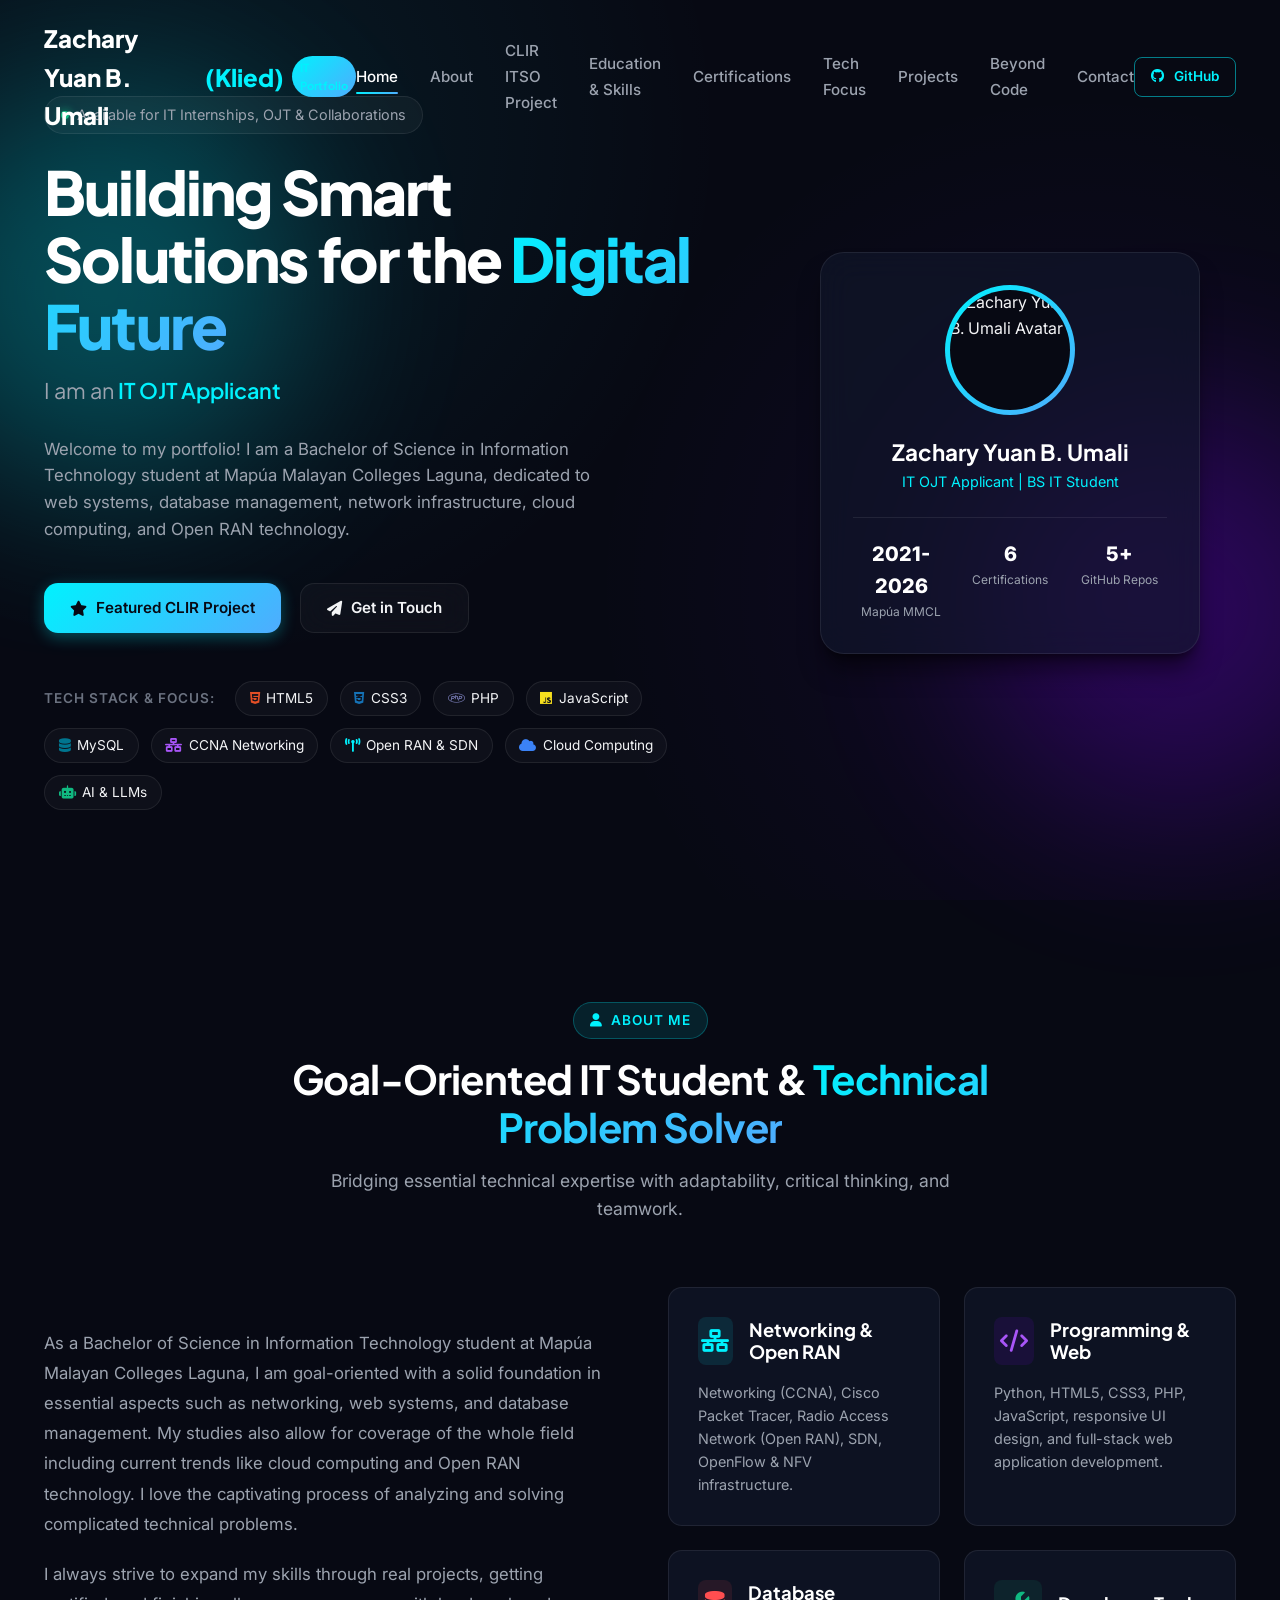
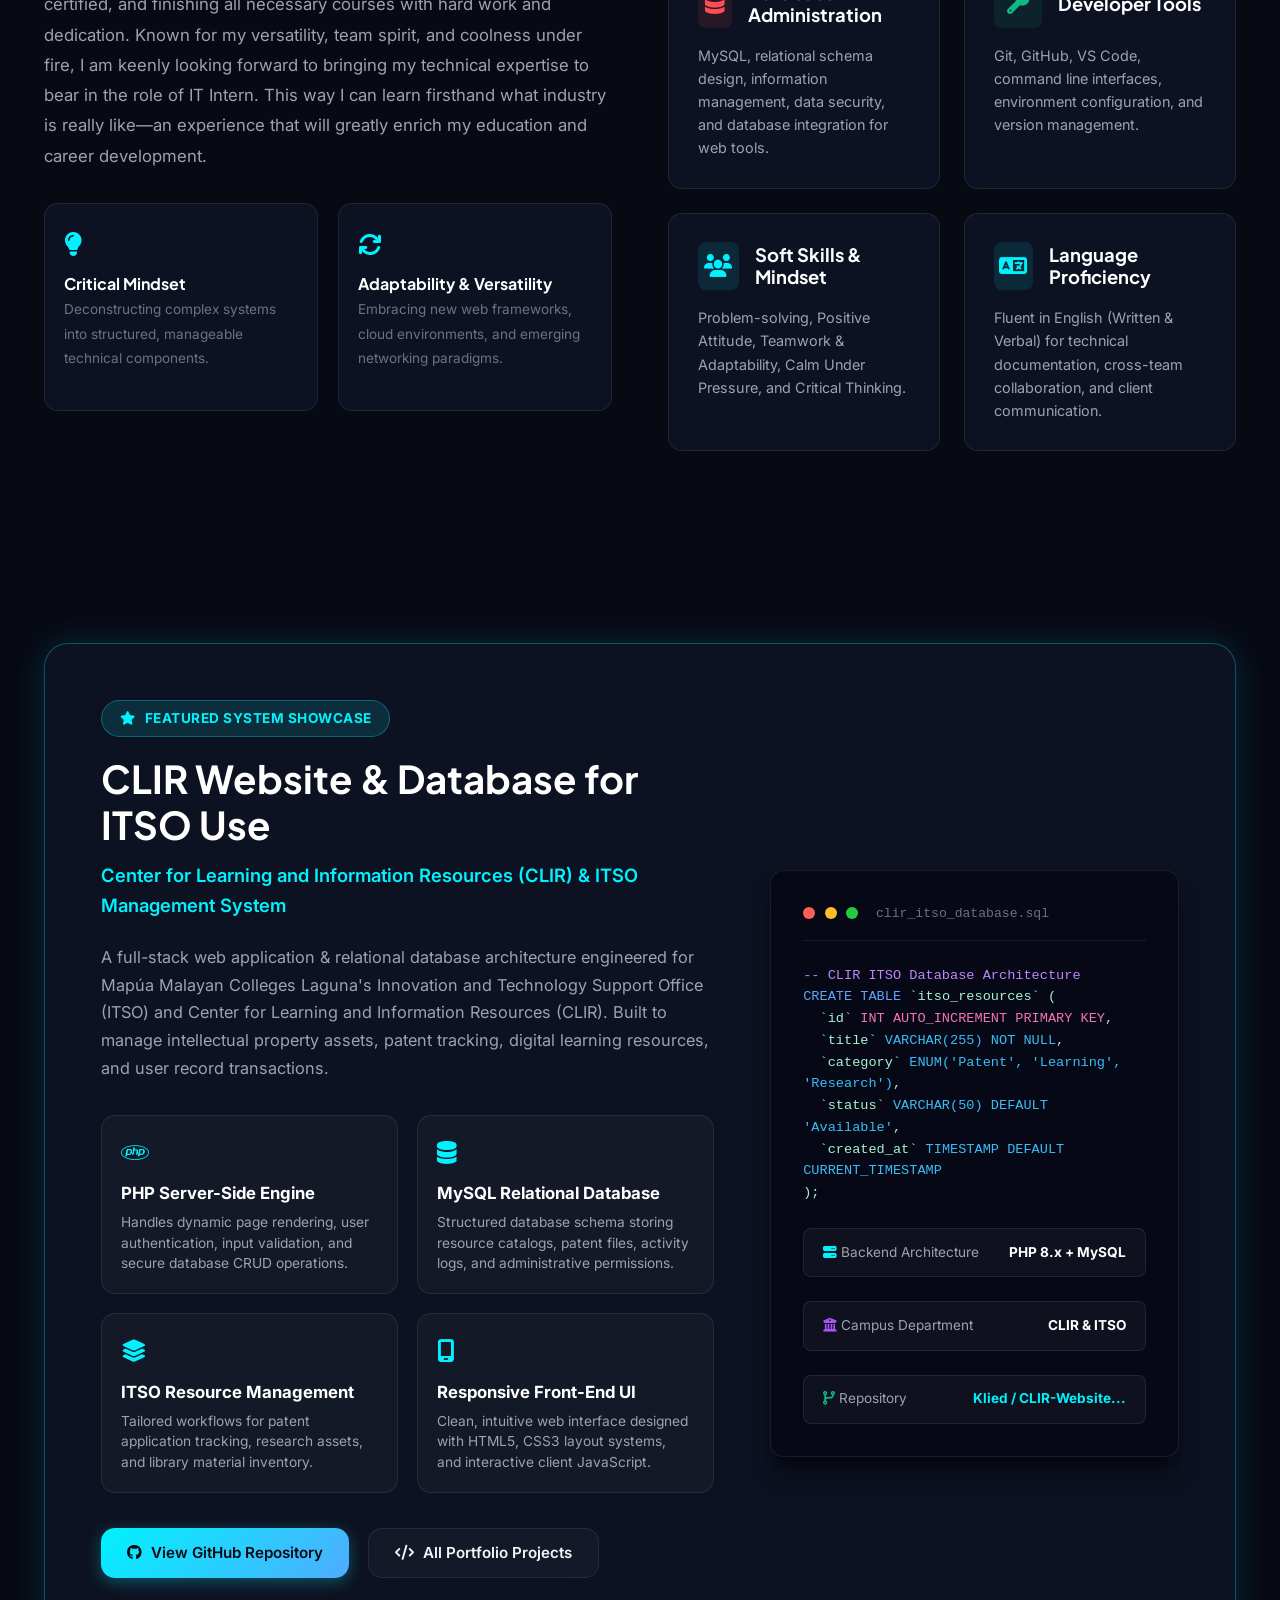
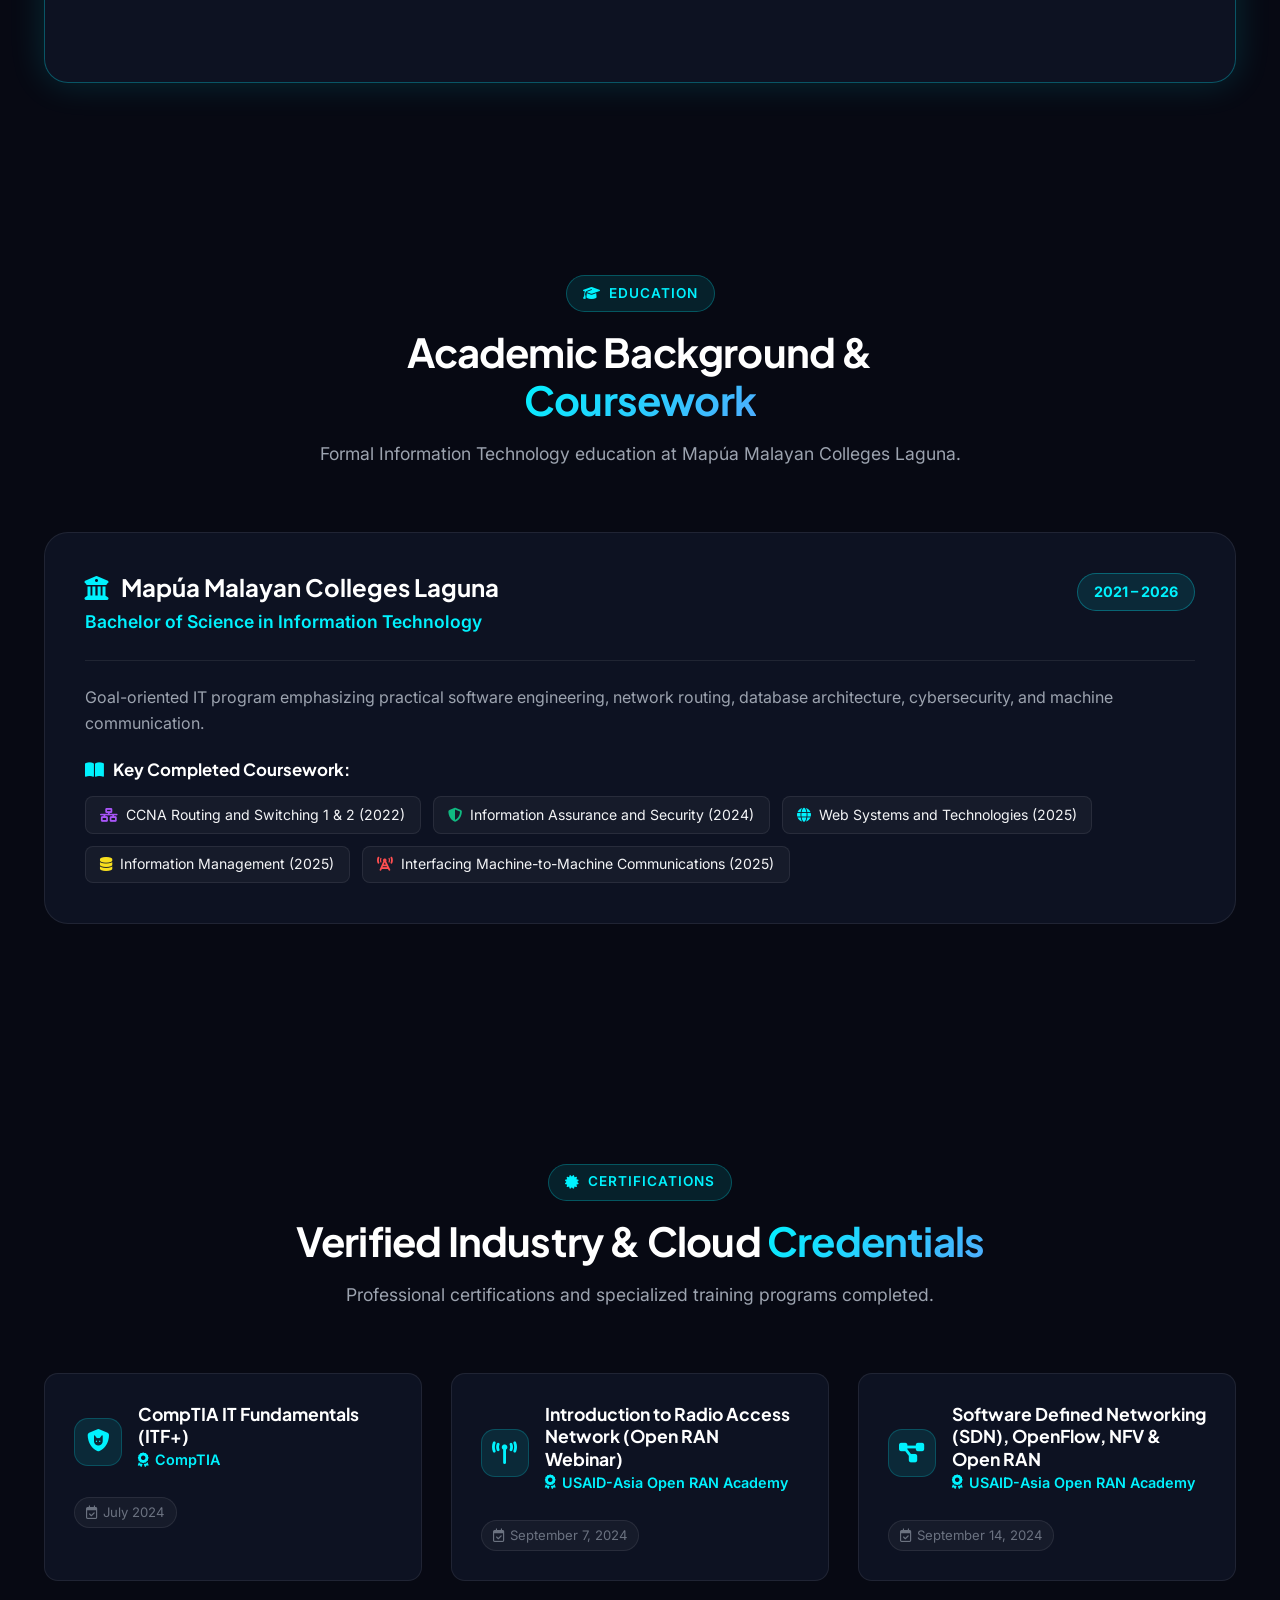
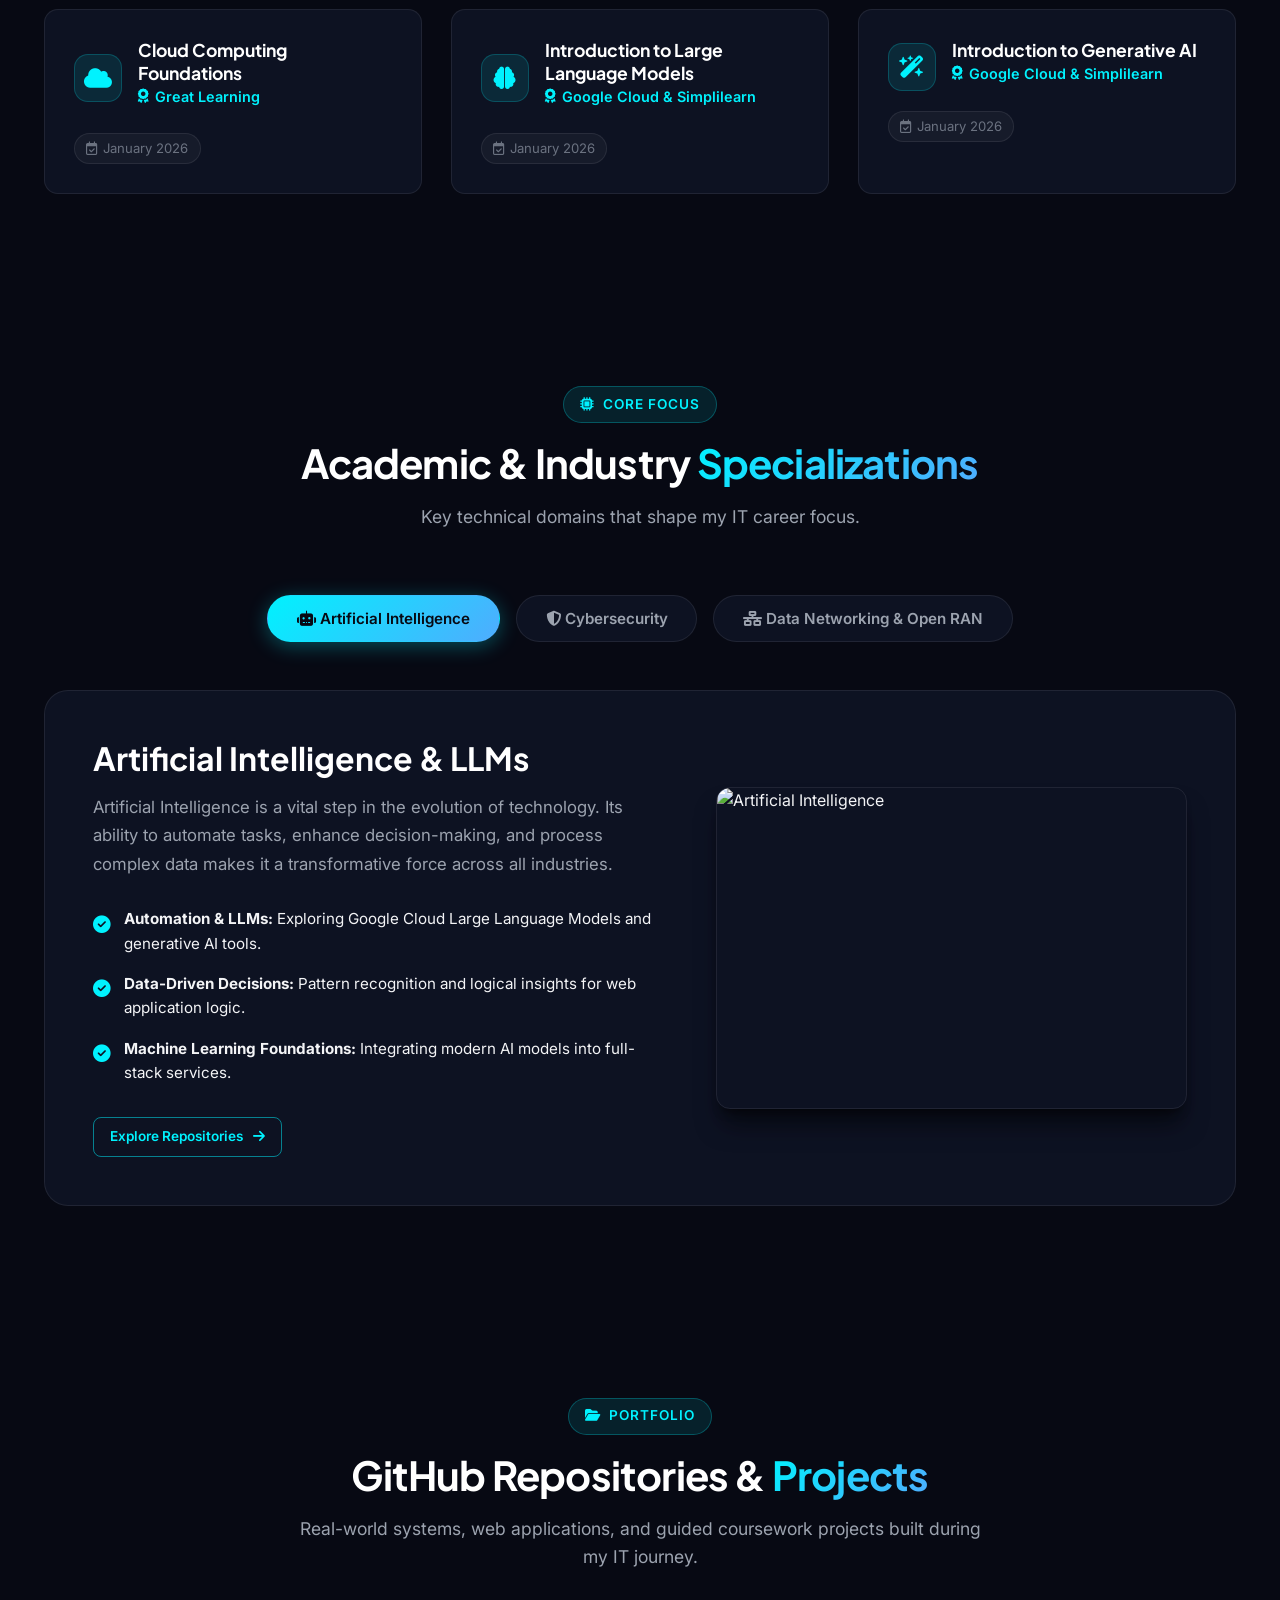
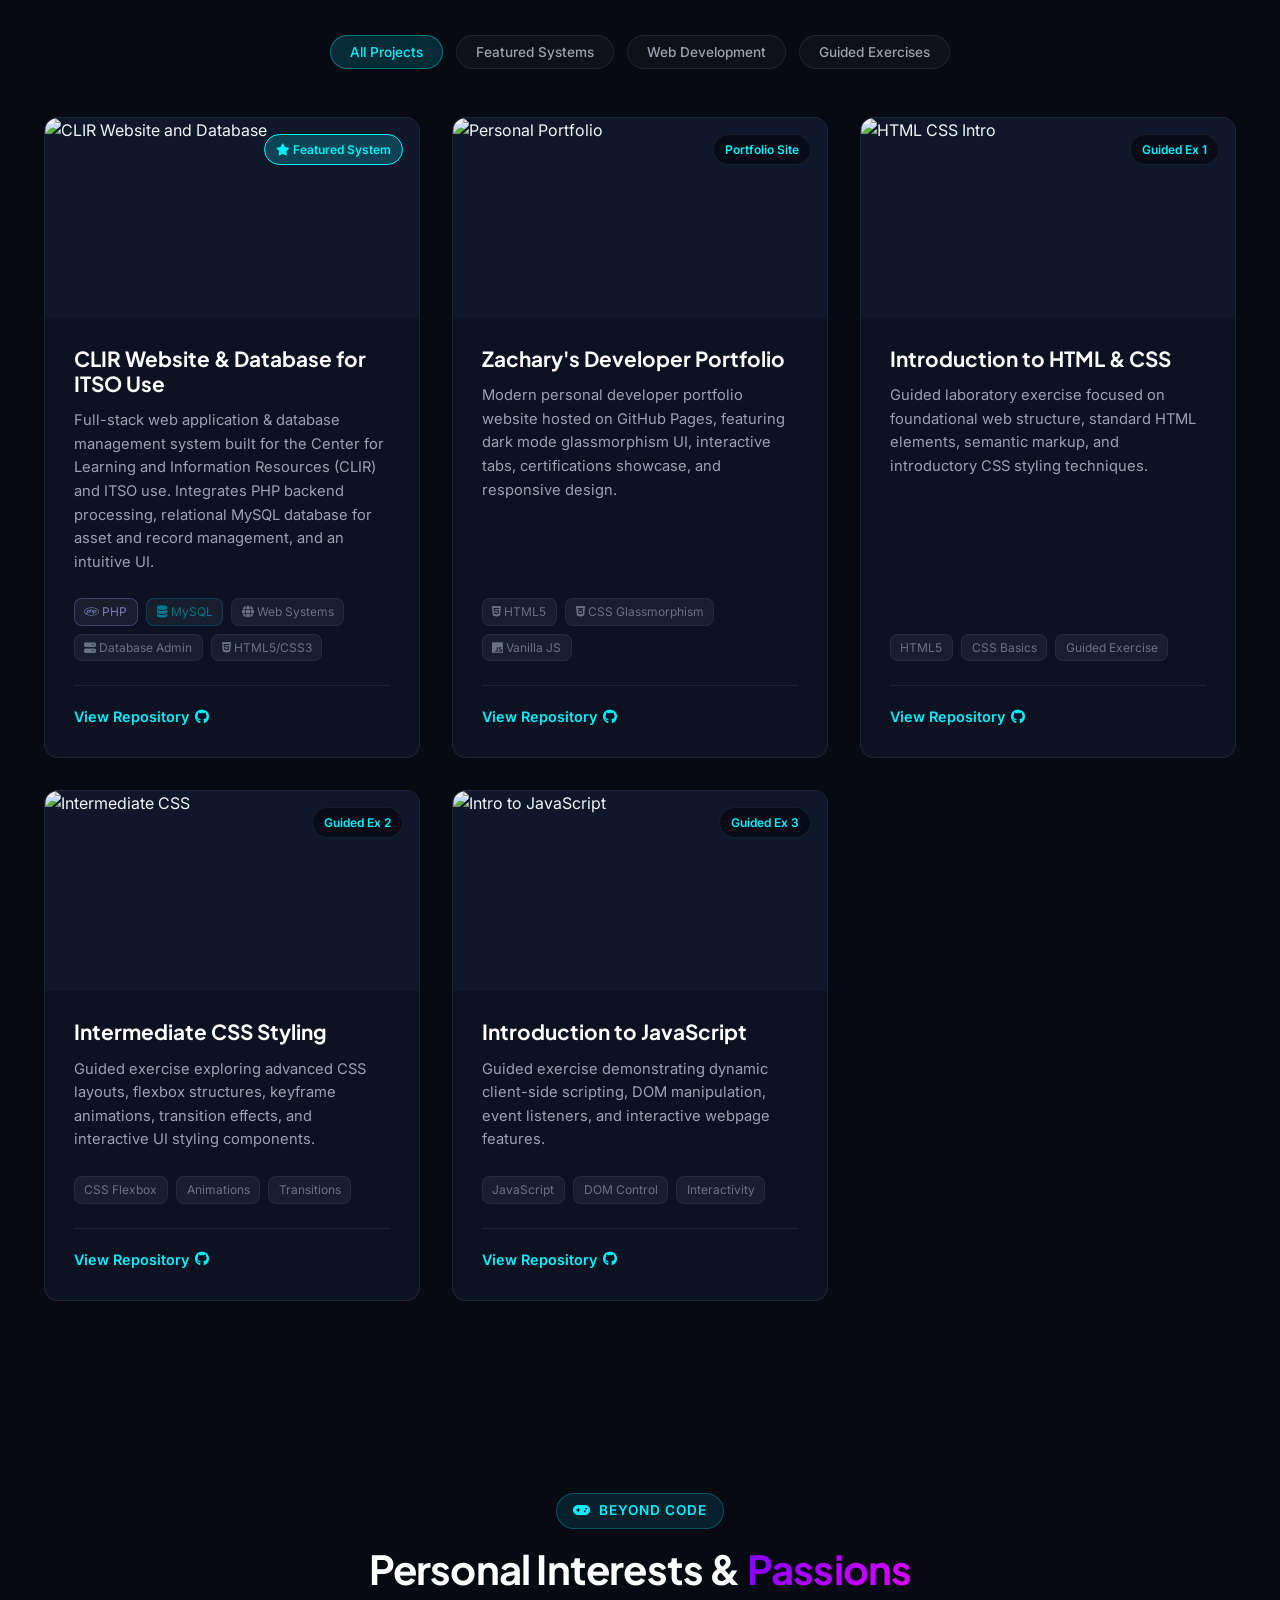
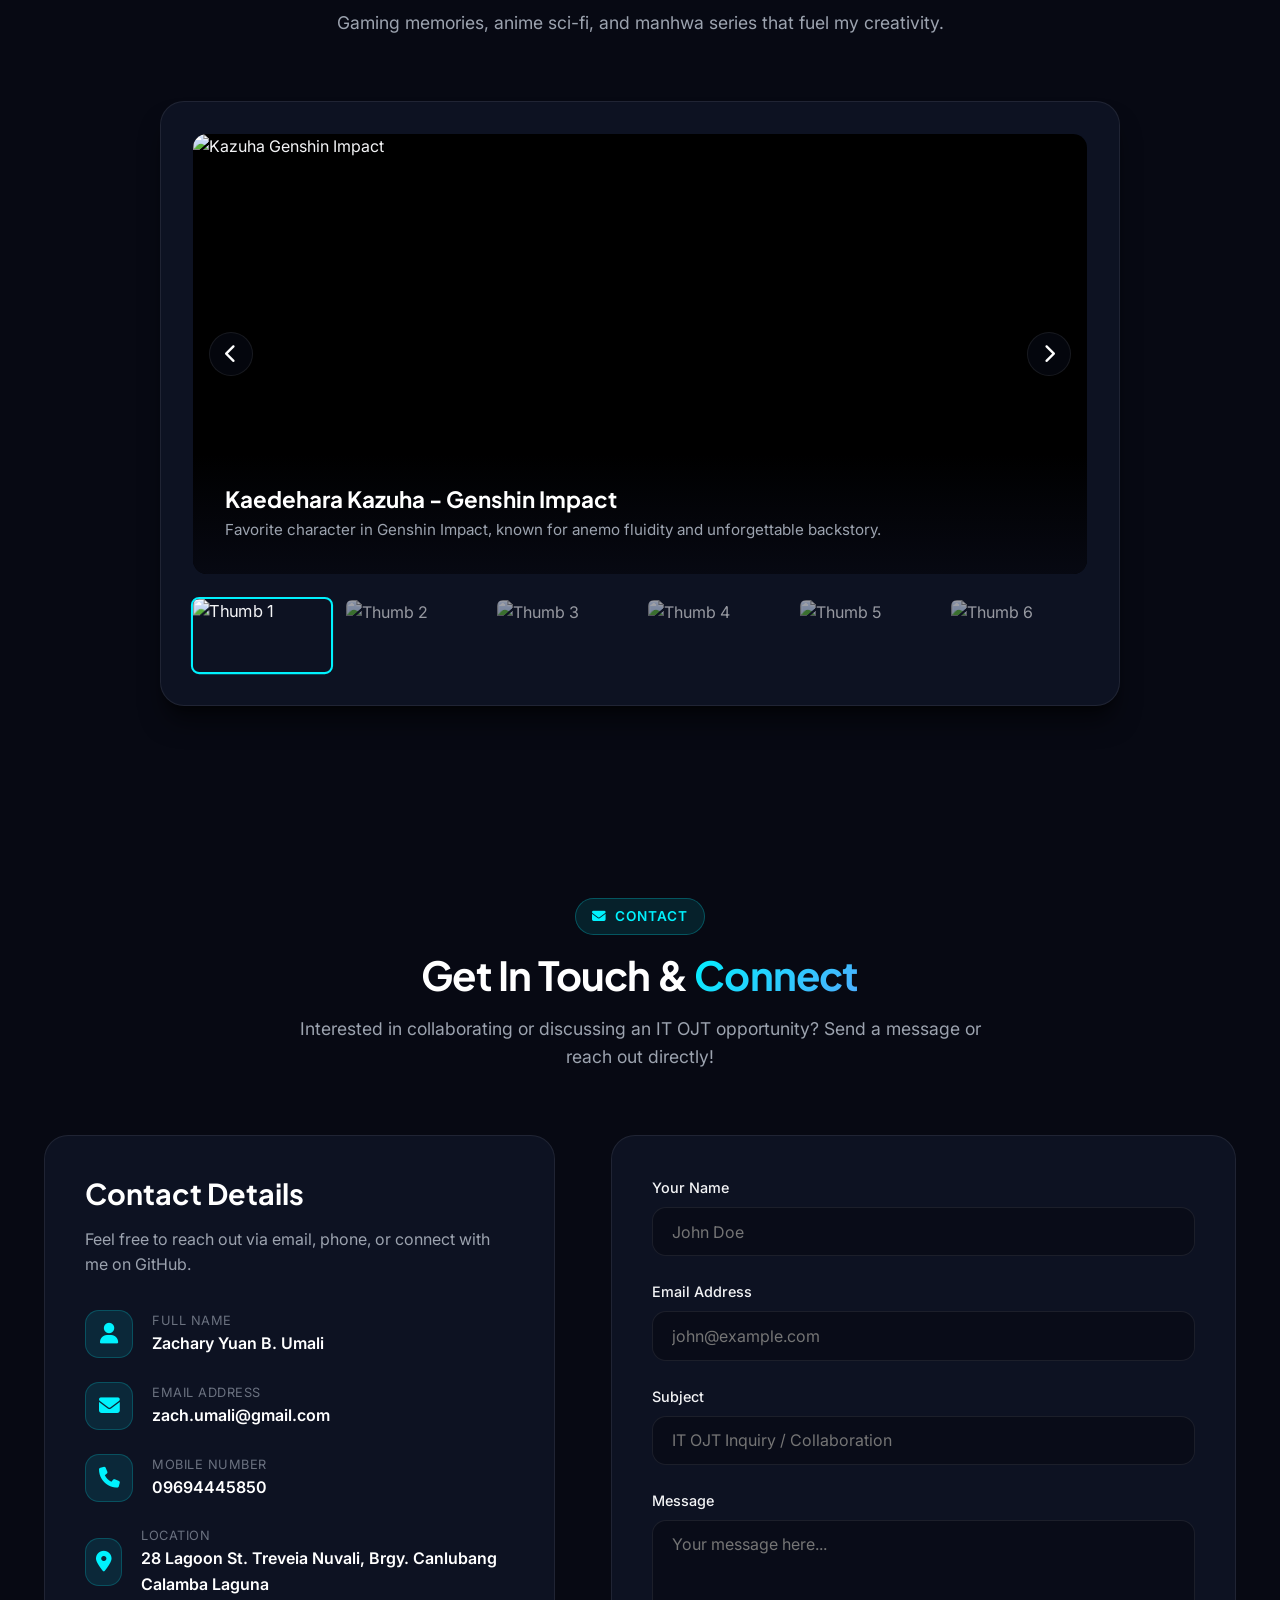
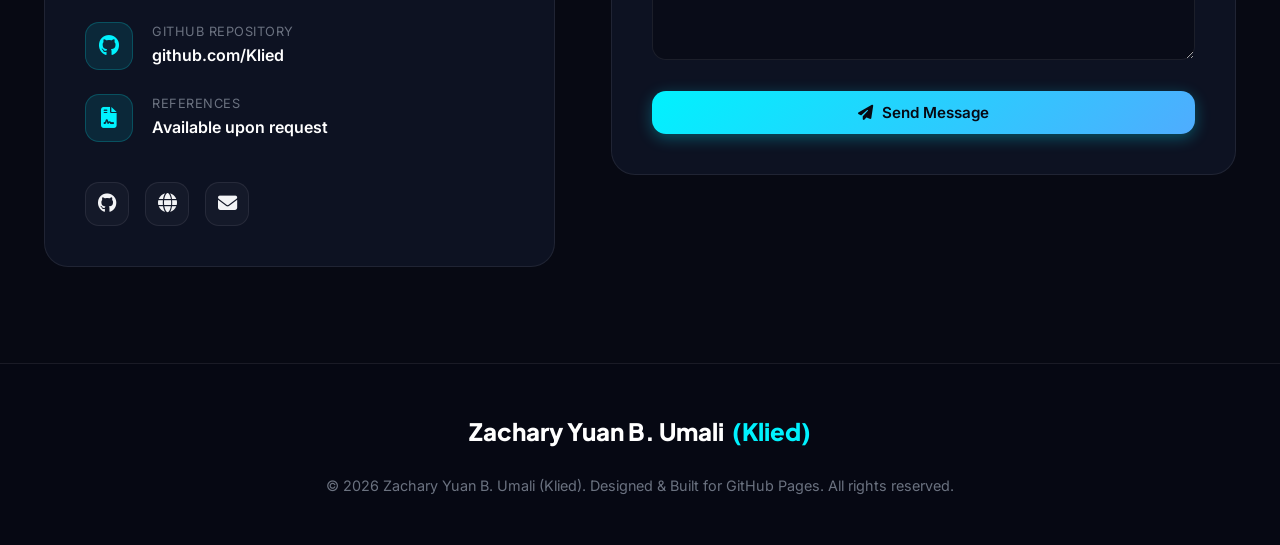
==== index.html @ 3abd5ac3 "commit" ====
<!DOCTYPE html>
<html lang="en">
<head>
  <meta charset="UTF-8">
  <meta name="viewport" content="width=device-width, initial-scale=1.0">
  <meta name="description" content="Portfolio of Zachary Yuan B. Umali (Klied) - BS Information Technology Student, IT OJT Applicant, Web Systems & Database Developer, Networking & Cloud Enthusiast.">
  <meta name="keywords" content="Zachary Yuan B. Umali, Klied, IT OJT Applicant, Developer Portfolio, Mapua Malayan Colleges Laguna, CLIR Website, Database Management, PHP, MySQL, Open RAN, CompTIA ITF+, Cloud Computing, AI, JavaScript, HTML, CSS">
  <meta name="author" content="Zachary Yuan B. Umali">
  <title>Zachary Yuan B. Umali | IT & Developer Portfolio</title>

  <!-- Google Fonts -->
  <link rel="preconnect" href="https://fonts.googleapis.com">
  <link rel="preconnect" href="https://fonts.gstatic.com" crossorigin>
  <link href="https://fonts.googleapis.com/css2?family=Inter:wght@300;400;500;600;700&family=Plus+Jakarta+Sans:wght@500;600;700;800&display=swap" rel="stylesheet">

  <!-- FontAwesome Icons -->
  <link rel="stylesheet" href="https://cdnjs.cloudflare.com/ajax/libs/font-awesome/6.4.0/css/all.min.css">

  <!-- Custom Stylesheet -->
  <link rel="stylesheet" href="css/style.css">
</head>
<body>

  <!-- Ambient Glow Blobs -->
  <div class="glow-blob blob-1"></div>
  <div class="glow-blob blob-2"></div>

  <!-- NAVIGATION BAR -->
  <nav class="navbar">
    <div class="container nav-container">
      <a href="#hero" class="brand-logo">
        Zachary Yuan B. Umali<span> (Klied)</span>
        <span class="brand-badge">IT Portfolio</span>
      </a>

      <ul class="nav-links">
        <li><a href="#hero" class="nav-link active">Home</a></li>
        <li><a href="#about" class="nav-link">About</a></li>
        <li><a href="#clir-spotlight" class="nav-link">CLIR ITSO Project</a></li>
        <li><a href="#education" class="nav-link">Education & Skills</a></li>
        <li><a href="#certifications" class="nav-link">Certifications</a></li>
        <li><a href="#focus" class="nav-link">Tech Focus</a></li>
        <li><a href="#projects" class="nav-link">Projects</a></li>
        <li><a href="#hobbies" class="nav-link">Beyond Code</a></li>
        <li><a href="#contact" class="nav-link">Contact</a></li>
      </ul>

      <div class="nav-actions">
        <a href="https://github.com/Klied" target="_blank" rel="noopener" class="btn btn-outline btn-sm">
          <i class="fa-brands fa-github"></i> GitHub
        </a>
        <div class="menu-toggle" id="mobileMenuToggle" aria-label="Toggle Menu">
          <span></span>
          <span></span>
          <span></span>
        </div>
      </div>
    </div>
  </nav>

  <!-- HERO SECTION -->
  <section id="hero" class="hero section">
    <div class="container hero-grid">
      <div class="hero-content">
        <div class="hero-greeting">
          <span class="pulse-dot"></span>
          Available for IT Internships, OJT & Collaborations
        </div>
        <h1 class="hero-title">
          Building Smart Solutions for the <span class="text-gradient">Digital Future</span>
        </h1>
        <h2 class="hero-subtitle">
          I am an <span class="typewriter"></span>
        </h2>
        <p class="hero-description">
          Welcome to my portfolio! I am a Bachelor of Science in Information Technology student at Mapúa Malayan Colleges Laguna, 
          dedicated to web systems, database management, network infrastructure, cloud computing, and Open RAN technology.
        </p>

        <div class="hero-buttons">
          <a href="#clir-spotlight" class="btn btn-primary">
            <i class="fa-solid fa-star"></i> Featured CLIR Project
          </a>
          <a href="#contact" class="btn btn-secondary">
            <i class="fa-solid fa-paper-plane"></i> Get in Touch
          </a>
        </div>

        <div class="tech-pills">
          <span class="tech-pills-label">Tech Stack & Focus:</span>
          <span class="tech-pill"><i class="fa-brands fa-html5" style="color: #e34f26;"></i> HTML5</span>
          <span class="tech-pill"><i class="fa-brands fa-css3-alt" style="color: #1572b6;"></i> CSS3</span>
          <span class="tech-pill"><i class="fa-brands fa-php" style="color: #777bb4;"></i> PHP</span>
          <span class="tech-pill"><i class="fa-brands fa-js" style="color: #f7df1e;"></i> JavaScript</span>
          <span class="tech-pill"><i class="fa-solid fa-database" style="color: #00758f;"></i> MySQL</span>
          <span class="tech-pill"><i class="fa-solid fa-network-wired" style="color: #a855f7;"></i> CCNA Networking</span>
          <span class="tech-pill"><i class="fa-solid fa-tower-broadcast" style="color: #00f2fe;"></i> Open RAN & SDN</span>
          <span class="tech-pill"><i class="fa-solid fa-cloud" style="color: #3b82f6;"></i> Cloud Computing</span>
          <span class="tech-pill"><i class="fa-solid fa-robot" style="color: #10b981;"></i> AI & LLMs</span>
        </div>
      </div>

      <!-- Hero Card Visual -->
      <div class="hero-visual">
        <div class="hero-card">
          <div class="hero-avatar-wrapper">
            <img src="https://i.pinimg.com/originals/9a/ff/0f/9aff0fe07a1db674923cf51e80e662ed.gif" alt="Zachary Yuan B. Umali Avatar" class="hero-avatar">
          </div>
          <h3 class="hero-card-name">Zachary Yuan B. Umali</h3>
          <p class="hero-card-role">IT OJT Applicant | BS IT Student</p>

          <div class="hero-stats">
            <div class="stat-item">
              <div class="stat-number">2021-2026</div>
              <div class="stat-label">Mapúa MMCL</div>
            </div>
            <div class="stat-item">
              <div class="stat-number">6</div>
              <div class="stat-label">Certifications</div>
            </div>
            <div class="stat-item">
              <div class="stat-number">5+</div>
              <div class="stat-label">GitHub Repos</div>
            </div>
          </div>
        </div>
      </div>
    </div>
  </section>

  <!-- ABOUT ME & SOFT & TECHNICAL SKILLS -->
  <section id="about" class="section">
    <div class="container">
      <div class="section-header">
        <span class="section-tag"><i class="fa-solid fa-user"></i> About Me</span>
        <h2 class="section-title">Goal-Oriented IT Student & <span class="text-gradient">Technical Problem Solver</span></h2>
        <p class="section-subtitle">Bridging essential technical expertise with adaptability, critical thinking, and teamwork.</p>
      </div>

      <div class="about-grid">
        <div class="about-text">
          <p>
            As a Bachelor of Science in Information Technology student at Mapúa Malayan Colleges Laguna, 
            I am goal-oriented with a solid foundation in essential aspects such as networking, web systems, and database management. 
            My studies also allow for coverage of the whole field including current trends like cloud computing and Open RAN technology. 
            I love the captivating process of analyzing and solving complicated technical problems.
          </p>
          <p>
            I always strive to expand my skills through real projects, getting certified, and finishing all necessary courses with hard work and dedication. 
            Known for my versatility, team spirit, and coolness under fire, I am keenly looking forward to bringing my technical expertise to bear in the role of IT Intern. 
            This way I can learn firsthand what industry is really like—an experience that will greatly enrich my education and career development.
          </p>

          <div class="about-highlights">
            <div class="highlight-box">
              <div class="highlight-icon"><i class="fa-solid fa-lightbulb"></i></div>
              <h4 class="highlight-title">Critical Mindset</h4>
              <p class="highlight-desc">Deconstructing complex systems into structured, manageable technical components.</p>
            </div>
            <div class="highlight-box">
              <div class="highlight-icon"><i class="fa-solid fa-arrows-rotate"></i></div>
              <h4 class="highlight-title">Adaptability & Versatility</h4>
              <p class="highlight-desc">Embracing new web frameworks, cloud environments, and emerging networking paradigms.</p>
            </div>
          </div>
        </div>

        <!-- Soft & Technical Skills Grid -->
        <div class="skills-grid">
          <div class="skill-card">
            <div class="skill-header">
              <div class="skill-icon-wrapper"><i class="fa-solid fa-network-wired"></i></div>
              <h3 class="skill-card-title">Networking & Open RAN</h3>
            </div>
            <p class="skill-card-desc">
              Networking (CCNA), Cisco Packet Tracer, Radio Access Network (Open RAN), SDN, OpenFlow & NFV infrastructure.
            </p>
          </div>

          <div class="skill-card">
            <div class="skill-header">
              <div class="skill-icon-wrapper"><i class="fa-solid fa-code"></i></div>
              <h3 class="skill-card-title">Programming & Web</h3>
            </div>
            <p class="skill-card-desc">
              Python, HTML5, CSS3, PHP, JavaScript, responsive UI design, and full-stack web application development.
            </p>
          </div>

          <div class="skill-card">
            <div class="skill-header">
              <div class="skill-icon-wrapper"><i class="fa-solid fa-database"></i></div>
              <h3 class="skill-card-title">Database Administration</h3>
            </div>
            <p class="skill-card-desc">
              MySQL, relational schema design, information management, data security, and database integration for web tools.
            </p>
          </div>

          <div class="skill-card">
            <div class="skill-header">
              <div class="skill-icon-wrapper"><i class="fa-solid fa-wrench"></i></div>
              <h3 class="skill-card-title">Developer Tools</h3>
            </div>
            <p class="skill-card-desc">
              Git, GitHub, VS Code, command line interfaces, environment configuration, and version management.
            </p>
          </div>

          <div class="skill-card">
            <div class="skill-header">
              <div class="skill-icon-wrapper"><i class="fa-solid fa-users"></i></div>
              <h3 class="skill-card-title">Soft Skills & Mindset</h3>
            </div>
            <p class="skill-card-desc">
              Problem-solving, Positive Attitude, Teamwork & Adaptability, Calm Under Pressure, and Critical Thinking.
            </p>
          </div>

          <div class="skill-card">
            <div class="skill-header">
              <div class="skill-icon-wrapper"><i class="fa-solid fa-language"></i></div>
              <h3 class="skill-card-title">Language Proficiency</h3>
            </div>
            <p class="skill-card-desc">
              Fluent in English (Written & Verbal) for technical documentation, cross-team collaboration, and client communication.
            </p>
          </div>
        </div>
      </div>
    </div>
  </section>

  <!-- CLIR WEBSITE SPOTLIGHT SHOWCASE SECTION -->
  <section id="clir-spotlight" class="section">
    <div class="container">
      <div class="clir-spotlight-card">
        <div class="clir-spotlight-grid">
          <div>
            <div class="clir-badge-header">
              <i class="fa-solid fa-star"></i> Featured System Showcase
            </div>
            <h2 class="clir-title">CLIR Website & Database for ITSO Use</h2>
            <div class="clir-subtitle">
              Center for Learning and Information Resources (CLIR) & ITSO Management System
            </div>
            <p class="clir-desc">
              A full-stack web application & relational database architecture engineered for Mapúa Malayan Colleges Laguna's 
              Innovation and Technology Support Office (ITSO) and Center for Learning and Information Resources (CLIR). 
              Built to manage intellectual property assets, patent tracking, digital learning resources, and user record transactions.
            </p>

            <div class="clir-feature-grid">
              <div class="clir-feature-item">
                <div class="clir-feature-icon"><i class="fa-brands fa-php"></i></div>
                <div class="clir-feature-title">PHP Server-Side Engine</div>
                <div class="clir-feature-text">Handles dynamic page rendering, user authentication, input validation, and secure database CRUD operations.</div>
              </div>

              <div class="clir-feature-item">
                <div class="clir-feature-icon"><i class="fa-solid fa-database"></i></div>
                <div class="clir-feature-title">MySQL Relational Database</div>
                <div class="clir-feature-text">Structured database schema storing resource catalogs, patent files, activity logs, and administrative permissions.</div>
              </div>

              <div class="clir-feature-item">
                <div class="clir-feature-icon"><i class="fa-solid fa-layer-group"></i></div>
                <div class="clir-feature-title">ITSO Resource Management</div>
                <div class="clir-feature-text">Tailored workflows for patent application tracking, research assets, and library material inventory.</div>
              </div>

              <div class="clir-feature-item">
                <div class="clir-feature-icon"><i class="fa-solid fa-mobile-screen"></i></div>
                <div class="clir-feature-title">Responsive Front-End UI</div>
                <div class="clir-feature-text">Clean, intuitive web interface designed with HTML5, CSS3 layout systems, and interactive client JavaScript.</div>
              </div>
            </div>

            <div class="hero-buttons">
              <a href="https://github.com/Klied/CLIR-Website-and-Database-for-ITSO-use" target="_blank" rel="noopener" class="btn btn-primary">
                <i class="fa-brands fa-github"></i> View GitHub Repository
              </a>
              <a href="#projects" class="btn btn-secondary">
                <i class="fa-solid fa-code"></i> All Portfolio Projects
              </a>
            </div>
          </div>

          <!-- Visual Code / Architecture Card -->
          <div class="clir-visual-box">
            <div class="clir-visual-header">
              <span class="clir-dot dot-red"></span>
              <span class="clir-dot dot-yellow"></span>
              <span class="clir-dot dot-green"></span>
              <span style="font-size: 0.82rem; color: var(--text-dim); margin-left: 0.5rem; font-family: var(--font-code);">clir_itso_database.sql</span>
            </div>

            <div class="clir-code-snippet">
<span style="color: #c084fc;">-- CLIR ITSO Database Architecture</span><br>
<span style="color: #60a5fa;">CREATE TABLE</span> `itso_resources` (<br>
&nbsp;&nbsp;`id` <span style="color: #f472b6;">INT AUTO_INCREMENT PRIMARY KEY</span>,<br>
&nbsp;&nbsp;`title` <span style="color: #38bdf8;">VARCHAR(255) NOT NULL</span>,<br>
&nbsp;&nbsp;`category` <span style="color: #38bdf8;">ENUM('Patent', 'Learning', 'Research')</span>,<br>
&nbsp;&nbsp;`status` <span style="color: #38bdf8;">VARCHAR(50) DEFAULT 'Available'</span>,<br>
&nbsp;&nbsp;`created_at` <span style="color: #38bdf8;">TIMESTAMP DEFAULT CURRENT_TIMESTAMP</span><br>
);
            </div>

            <div class="clir-stat-pill">
              <span style="font-size: 0.85rem; color: var(--text-muted);"><i class="fa-solid fa-server" style="color: var(--primary-cyan);"></i> Backend Architecture</span>
              <span style="font-weight: 700; color: #ffffff; font-size: 0.85rem;">PHP 8.x + MySQL</span>
            </div>

            <div class="clir-stat-pill">
              <span style="font-size: 0.85rem; color: var(--text-muted);"><i class="fa-solid fa-building-columns" style="color: #a855f7;"></i> Campus Department</span>
              <span style="font-weight: 700; color: #ffffff; font-size: 0.85rem;">CLIR & ITSO</span>
            </div>

            <div class="clir-stat-pill">
              <span style="font-size: 0.85rem; color: var(--text-muted);"><i class="fa-solid fa-code-branch" style="color: #10b981;"></i> Repository</span>
              <span style="font-weight: 700; color: var(--primary-cyan); font-size: 0.85rem;">Klied / CLIR-Website...</span>
            </div>
          </div>
        </div>
      </div>
    </div>
  </section>

  <!-- EDUCATION & COURSEWORK SECTION -->
  <section id="education" class="section">
    <div class="container">
      <div class="section-header">
        <span class="section-tag"><i class="fa-solid fa-graduation-cap"></i> Education</span>
        <h2 class="section-title">Academic Background & <span class="text-gradient">Coursework</span></h2>
        <p class="section-subtitle">Formal Information Technology education at Mapúa Malayan Colleges Laguna.</p>
      </div>

      <div class="education-card">
        <div class="education-header">
          <div>
            <h3 class="institution-name"><i class="fa-solid fa-university" style="color: var(--primary-cyan); margin-right: 0.5rem;"></i> Mapúa Malayan Colleges Laguna</h3>
            <div class="degree-title">Bachelor of Science in Information Technology</div>
          </div>
          <div class="edu-year">2021 – 2026</div>
        </div>

        <p style="color: var(--text-muted); margin-bottom: 1.5rem; font-size: 1rem;">
          Goal-oriented IT program emphasizing practical software engineering, network routing, database architecture, cybersecurity, and machine communication.
        </p>

        <h4 style="font-size: 1.05rem; color: #ffffff; margin-bottom: 0.8rem;">
          <i class="fa-solid fa-book-open" style="color: var(--primary-cyan); margin-right: 0.4rem;"></i> Key Completed Coursework:
        </h4>

        <div class="coursework-chips">
          <div class="coursework-chip"><i class="fa-solid fa-network-wired" style="color: #a855f7;"></i> CCNA Routing and Switching 1 & 2 (2022)</div>
          <div class="coursework-chip"><i class="fa-solid fa-shield-halved" style="color: #10b981;"></i> Information Assurance and Security (2024)</div>
          <div class="coursework-chip"><i class="fa-solid fa-globe" style="color: #00f2fe;"></i> Web Systems and Technologies (2025)</div>
          <div class="coursework-chip"><i class="fa-solid fa-database" style="color: #f7df1e;"></i> Information Management (2025)</div>
          <div class="coursework-chip"><i class="fa-solid fa-tower-cell" style="color: #ff4e50;"></i> Interfacing Machine-to-Machine Communications (2025)</div>
        </div>
      </div>
    </div>
  </section>

  <!-- CERTIFICATIONS SECTION -->
  <section id="certifications" class="section">
    <div class="container">
      <div class="section-header">
        <span class="section-tag"><i class="fa-solid fa-certificate"></i> Certifications</span>
        <h2 class="section-title">Verified Industry & Cloud <span class="text-gradient">Credentials</span></h2>
        <p class="section-subtitle">Professional certifications and specialized training programs completed.</p>
      </div>

      <div class="cert-grid">
        <!-- Cert 1 -->
        <div class="cert-card">
          <div class="cert-header">
            <div class="cert-icon-wrapper"><i class="fa-solid fa-shield-cat"></i></div>
            <div>
              <h3 class="cert-title">CompTIA IT Fundamentals (ITF+)</h3>
              <div class="cert-issuer"><i class="fa-solid fa-award"></i> CompTIA</div>
            </div>
          </div>
          <div class="cert-date"><i class="fa-regular fa-calendar-check"></i> July 2024</div>
        </div>

        <!-- Cert 2 -->
        <div class="cert-card">
          <div class="cert-header">
            <div class="cert-icon-wrapper"><i class="fa-solid fa-tower-broadcast"></i></div>
            <div>
              <h3 class="cert-title">Introduction to Radio Access Network (Open RAN Webinar)</h3>
              <div class="cert-issuer"><i class="fa-solid fa-award"></i> USAID-Asia Open RAN Academy</div>
            </div>
          </div>
          <div class="cert-date"><i class="fa-regular fa-calendar-check"></i> September 7, 2024</div>
        </div>

        <!-- Cert 3 -->
        <div class="cert-card">
          <div class="cert-header">
            <div class="cert-icon-wrapper"><i class="fa-solid fa-diagram-project"></i></div>
            <div>
              <h3 class="cert-title">Software Defined Networking (SDN), OpenFlow, NFV & Open RAN</h3>
              <div class="cert-issuer"><i class="fa-solid fa-award"></i> USAID-Asia Open RAN Academy</div>
            </div>
          </div>
          <div class="cert-date"><i class="fa-regular fa-calendar-check"></i> September 14, 2024</div>
        </div>

        <!-- Cert 4 -->
        <div class="cert-card">
          <div class="cert-header">
            <div class="cert-icon-wrapper"><i class="fa-solid fa-cloud"></i></div>
            <div>
              <h3 class="cert-title">Cloud Computing Foundations</h3>
              <div class="cert-issuer"><i class="fa-solid fa-award"></i> Great Learning</div>
            </div>
          </div>
          <div class="cert-date"><i class="fa-regular fa-calendar-check"></i> January 2026</div>
        </div>

        <!-- Cert 5 -->
        <div class="cert-card">
          <div class="cert-header">
            <div class="cert-icon-wrapper"><i class="fa-solid fa-brain"></i></div>
            <div>
              <h3 class="cert-title">Introduction to Large Language Models</h3>
              <div class="cert-issuer"><i class="fa-solid fa-award"></i> Google Cloud & Simplilearn</div>
            </div>
          </div>
          <div class="cert-date"><i class="fa-regular fa-calendar-check"></i> January 2026</div>
        </div>

        <!-- Cert 6 -->
        <div class="cert-card">
          <div class="cert-header">
            <div class="cert-icon-wrapper"><i class="fa-solid fa-wand-magic-sparkles"></i></div>
            <div>
              <h3 class="cert-title">Introduction to Generative AI</h3>
              <div class="cert-issuer"><i class="fa-solid fa-award"></i> Google Cloud & Simplilearn</div>
            </div>
          </div>
          <div class="cert-date"><i class="fa-regular fa-calendar-check"></i> January 2026</div>
        </div>
      </div>
    </div>
  </section>

  <!-- TECH FOCUS & SPECIALIZATION -->
  <section id="focus" class="section">
    <div class="container">
      <div class="section-header">
        <span class="section-tag"><i class="fa-solid fa-microchip"></i> Core Focus</span>
        <h2 class="section-title">Academic & Industry <span class="text-gradient">Specializations</span></h2>
        <p class="section-subtitle">Key technical domains that shape my IT career focus.</p>
      </div>

      <div class="focus-tabs-container">
        <button class="focus-tab-btn active" data-tab="tab-ai">
          <i class="fa-solid fa-robot"></i> Artificial Intelligence
        </button>
        <button class="focus-tab-btn" data-tab="tab-cyber">
          <i class="fa-solid fa-shield-halved"></i> Cybersecurity
        </button>
        <button class="focus-tab-btn" data-tab="tab-network">
          <i class="fa-solid fa-network-wired"></i> Data Networking & Open RAN
        </button>
      </div>

      <!-- Tab Content 1: AI -->
      <div class="focus-content-panel active" id="tab-ai">
        <div class="focus-hero-card">
          <div class="focus-hero-body">
            <h3>Artificial Intelligence & LLMs</h3>
            <p>
              Artificial Intelligence is a vital step in the evolution of technology. 
              Its ability to automate tasks, enhance decision-making, and process complex data makes it a transformative force across all industries.
            </p>

            <div class="focus-list">
              <div class="focus-item">
                <div class="focus-item-icon"><i class="fa-solid fa-check-circle"></i></div>
                <div class="focus-item-text"><strong>Automation & LLMs:</strong> Exploring Google Cloud Large Language Models and generative AI tools.</div>
              </div>
              <div class="focus-item">
                <div class="focus-item-icon"><i class="fa-solid fa-check-circle"></i></div>
                <div class="focus-item-text"><strong>Data-Driven Decisions:</strong> Pattern recognition and logical insights for web application logic.</div>
              </div>
              <div class="focus-item">
                <div class="focus-item-icon"><i class="fa-solid fa-check-circle"></i></div>
                <div class="focus-item-text"><strong>Machine Learning Foundations:</strong> Integrating modern AI models into full-stack services.</div>
              </div>
            </div>

            <a href="https://github.com/Klied" target="_blank" class="btn btn-outline btn-sm">
              Explore Repositories <i class="fa-solid fa-arrow-right"></i>
            </a>
          </div>

          <div class="focus-hero-img-wrapper">
            <img src="https://d3g5ywftkpzr0e.cloudfront.net/wp-content/uploads/2023/07/13220529/Artificial-Intelligence-in-Indonesia-The-current-state-and-its-opportunities.jpeg" alt="Artificial Intelligence">
          </div>
        </div>
      </div>

      <!-- Tab Content 2: Cybersecurity -->
      <div class="focus-content-panel" id="tab-cyber">
        <div class="focus-hero-card">
          <div class="focus-hero-body">
            <h3>Cybersecurity & Information Assurance</h3>
            <p>
              In an increasingly connected digital world, cybersecurity is paramount. 
              It safeguards sensitive information, protects user privacy, and defends web applications and databases.
            </p>

            <div class="focus-list">
              <div class="focus-item">
                <div class="focus-item-icon"><i class="fa-solid fa-check-circle"></i></div>
                <div class="focus-item-text"><strong>Information Assurance:</strong> Completed security coursework (2024) and CompTIA ITF+ certification.</div>
              </div>
              <div class="focus-item">
                <div class="focus-item-icon"><i class="fa-solid fa-check-circle"></i></div>
                <div class="focus-item-text"><strong>Database & Web Defense:</strong> Securing PHP and MySQL backend interactions against SQL injection and vulnerabilities.</div>
              </div>
              <div class="focus-item">
                <div class="focus-item-icon"><i class="fa-solid fa-check-circle"></i></div>
                <div class="focus-item-text"><strong>Network Security:</strong> Monitoring data protocols and maintaining system integrity.</div>
              </div>
            </div>

            <a href="https://github.com/Klied" target="_blank" class="btn btn-outline btn-sm">
              Security Practices <i class="fa-solid fa-arrow-right"></i>
            </a>
          </div>

          <div class="focus-hero-img-wrapper">
            <img src="https://www.neit.edu/wp-content/uploads/2022/10/Cyber-Security-Icon-Concept-2-1.jpeg" alt="Cyber Security">
          </div>
        </div>
      </div>

      <!-- Tab Content 3: Data Networking -->
      <div class="focus-content-panel" id="tab-network">
        <div class="focus-hero-card">
          <div class="focus-hero-body">
            <h3>Data Networking & Open RAN Infrastructure</h3>
            <p>
              Networking forms the backbone of global digital communication. 
              Understanding how data moves across systems enables efficient connectivity, knowledge sharing, and enterprise scalability.
            </p>

            <div class="focus-list">
              <div class="focus-item">
                <div class="focus-item-icon"><i class="fa-solid fa-check-circle"></i></div>
                <div class="focus-item-text"><strong>CCNA Certification Training:</strong> Routing & switching protocols, packet analysis, and topology design.</div>
              </div>
              <div class="focus-item">
                <div class="focus-item-icon"><i class="fa-solid fa-check-circle"></i></div>
                <div class="focus-item-text"><strong>Open RAN & SDN Credentials:</strong> Certified by USAID-Asia Open RAN Academy in SDN, OpenFlow, NFV, and RAN tech.</div>
              </div>
              <div class="focus-item">
                <div class="focus-item-icon"><i class="fa-solid fa-check-circle"></i></div>
                <div class="focus-item-text"><strong>Cloud Integration:</strong> Connecting network infrastructure with cloud services and web databases.</div>
              </div>
            </div>

            <a href="https://github.com/Klied" target="_blank" class="btn btn-outline btn-sm">
              Networking Projects <i class="fa-solid fa-arrow-right"></i>
            </a>
          </div>

          <div class="focus-hero-img-wrapper">
            <img src="https://www.microsoft.com/en-us/research/uploads/prod/2018/08/01_MSR_SIGCOMM_Data_Network_1400x788.png" alt="Data Networking">
          </div>
        </div>
      </div>
    </div>
  </section>

  <!-- PROJECTS PORTFOLIO SHOWCASE -->
  <section id="projects" class="section">
    <div class="container">
      <div class="section-header">
        <span class="section-tag"><i class="fa-solid fa-folder-open"></i> Portfolio</span>
        <h2 class="section-title">GitHub Repositories & <span class="text-gradient">Projects</span></h2>
        <p class="section-subtitle">Real-world systems, web applications, and guided coursework projects built during my IT journey.</p>
      </div>

      <div class="project-filters">
        <button class="filter-btn active" data-filter="all">All Projects</button>
        <button class="filter-btn" data-filter="featured">Featured Systems</button>
        <button class="filter-btn" data-filter="web">Web Development</button>
        <button class="filter-btn" data-filter="guided">Guided Exercises</button>
      </div>

      <div class="projects-grid">
        <!-- FEATURED REAL-WORLD PROJECT: CLIR Website and Database -->
        <div class="project-card" data-category="featured web">
          <div class="project-thumb">
            <div class="project-badge" style="background: rgba(0, 242, 254, 0.2); color: var(--primary-cyan); border-color: var(--primary-cyan);">
              <i class="fa-solid fa-star"></i> Featured System
            </div>
            <img src="https://images.unsplash.com/photo-1544716278-ca5e3f4abd8c?auto=format&fit=crop&w=600&q=80" alt="CLIR Website and Database" class="project-thumb-bg">
          </div>
          <div class="project-body">
            <h3 class="project-title">CLIR Website & Database for ITSO Use</h3>
            <p class="project-desc">
              Full-stack web application & database management system built for the Center for Learning and Information Resources (CLIR) and ITSO use. Integrates PHP backend processing, relational MySQL database for asset and record management, and an intuitive UI.
            </p>
            <div class="project-tags">
              <span class="tag" style="color: #777bb4; border-color: rgba(119, 123, 180, 0.4);"><i class="fa-brands fa-php"></i> PHP</span>
              <span class="tag" style="color: #00758f; border-color: rgba(0, 117, 143, 0.4);"><i class="fa-solid fa-database"></i> MySQL</span>
              <span class="tag"><i class="fa-solid fa-globe"></i> Web Systems</span>
              <span class="tag"><i class="fa-solid fa-server"></i> Database Admin</span>
              <span class="tag"><i class="fa-brands fa-html5"></i> HTML5/CSS3</span>
            </div>
            <div class="project-footer">
              <a href="https://github.com/Klied/CLIR-Website-and-Database-for-ITSO-use" target="_blank" rel="noopener" class="project-link">
                View Repository <i class="fa-brands fa-github"></i>
              </a>
            </div>
          </div>
        </div>

        <!-- Project 2: Personal Portfolio Website -->
        <div class="project-card" data-category="featured web">
          <div class="project-thumb">
            <div class="project-badge">Portfolio Site</div>
            <img src="https://images.unsplash.com/photo-1460925895917-afdab827c52f?auto=format&fit=crop&w=600&q=80" alt="Personal Portfolio" class="project-thumb-bg">
          </div>
          <div class="project-body">
            <h3 class="project-title">Zachary's Developer Portfolio</h3>
            <p class="project-desc">
              Modern personal developer portfolio website hosted on GitHub Pages, featuring dark mode glassmorphism UI, interactive tabs, certifications showcase, and responsive design.
            </p>
            <div class="project-tags">
              <span class="tag"><i class="fa-brands fa-html5"></i> HTML5</span>
              <span class="tag"><i class="fa-brands fa-css3-alt"></i> CSS Glassmorphism</span>
              <span class="tag"><i class="fa-brands fa-js"></i> Vanilla JS</span>
            </div>
            <div class="project-footer">
              <a href="https://github.com/Klied/-Klied-.github.io" target="_blank" rel="noopener" class="project-link">
                View Repository <i class="fa-brands fa-github"></i>
              </a>
            </div>
          </div>
        </div>

        <!-- Project 3: Guided Ex 1 -->
        <div class="project-card" data-category="guided">
          <div class="project-thumb">
            <div class="project-badge">Guided Ex 1</div>
            <img src="https://images.unsplash.com/photo-1542831371-29b0f74f9713?auto=format&fit=crop&w=600&q=80" alt="HTML CSS Intro" class="project-thumb-bg">
          </div>
          <div class="project-body">
            <h3 class="project-title">Introduction to HTML & CSS</h3>
            <p class="project-desc">
              Guided laboratory exercise focused on foundational web structure, standard HTML elements, semantic markup, and introductory CSS styling techniques.
            </p>
            <div class="project-tags">
              <span class="tag">HTML5</span>
              <span class="tag">CSS Basics</span>
              <span class="tag">Guided Exercise</span>
            </div>
            <div class="project-footer">
              <a href="https://github.com/Klied/Klied_IT114LM1W1-Introduction-to-HTML-and-CSS" target="_blank" rel="noopener" class="project-link">
                View Repository <i class="fa-brands fa-github"></i>
              </a>
            </div>
          </div>
        </div>

        <!-- Project 4: Guided Ex 2 -->
        <div class="project-card" data-category="guided">
          <div class="project-thumb">
            <div class="project-badge">Guided Ex 2</div>
            <img src="https://images.unsplash.com/photo-1507238691740-187a5b1d37b8?auto=format&fit=crop&w=600&q=80" alt="Intermediate CSS" class="project-thumb-bg">
          </div>
          <div class="project-body">
            <h3 class="project-title">Intermediate CSS Styling</h3>
            <p class="project-desc">
              Guided exercise exploring advanced CSS layouts, flexbox structures, keyframe animations, transition effects, and interactive UI styling components.
            </p>
            <div class="project-tags">
              <span class="tag">CSS Flexbox</span>
              <span class="tag">Animations</span>
              <span class="tag">Transitions</span>
            </div>
            <div class="project-footer">
              <a href="https://github.com/Klied/IT114LM1W2-Intermediate-CSS" target="_blank" rel="noopener" class="project-link">
                View Repository <i class="fa-brands fa-github"></i>
              </a>
            </div>
          </div>
        </div>

        <!-- Project 5: Guided Ex 3 -->
        <div class="project-card" data-category="guided">
          <div class="project-thumb">
            <div class="project-badge">Guided Ex 3</div>
            <img src="https://images.unsplash.com/photo-1555066931-4365d14bab8c?auto=format&fit=crop&w=600&q=80" alt="Intro to JavaScript" class="project-thumb-bg">
          </div>
          <div class="project-body">
            <h3 class="project-title">Introduction to JavaScript</h3>
            <p class="project-desc">
              Guided exercise demonstrating dynamic client-side scripting, DOM manipulation, event listeners, and interactive webpage features.
            </p>
            <div class="project-tags">
              <span class="tag">JavaScript</span>
              <span class="tag">DOM Control</span>
              <span class="tag">Interactivity</span>
            </div>
            <div class="project-footer">
              <a href="https://github.com/Klied/Klied_IT114LM1W3-Introduction-to-JavaScript" target="_blank" rel="noopener" class="project-link">
                View Repository <i class="fa-brands fa-github"></i>
              </a>
            </div>
          </div>
        </div>
      </div>
    </div>
  </section>

  <!-- BEYOND CODE (HOBBIES & GALLERY) -->
  <section id="hobbies" class="section">
    <div class="container">
      <div class="section-header">
        <span class="section-tag"><i class="fa-solid fa-gamepad"></i> Beyond Code</span>
        <h2 class="section-title">Personal Interests & <span class="text-gradient-purple">Passions</span></h2>
        <p class="section-subtitle">Gaming memories, anime sci-fi, and manhwa series that fuel my creativity.</p>
      </div>

      <!-- Carousel Showcase -->
      <div class="carousel-container">
        <div class="slide-display">
          <!-- Slide 1 -->
          <div class="slide-item active">
            <img src="https://i.pinimg.com/originals/9a/ff/0f/9aff0fe07a1db674923cf51e80e662ed.gif" alt="Kazuha Genshin Impact" class="slide-img">
            <div class="slide-caption">
              <h4 class="slide-caption-title">Kaedehara Kazuha - Genshin Impact</h4>
              <p class="slide-caption-desc">Favorite character in Genshin Impact, known for anemo fluidity and unforgettable backstory.</p>
            </div>
          </div>

          <!-- Slide 2 -->
          <div class="slide-item">
            <img src="https://i.makeagif.com/media/2-23-2022/BVoCia.gif" alt="Raiden Shogun Genshin Impact" class="slide-img">
            <div class="slide-caption">
              <h4 class="slide-caption-title">Raiden Shogun - God of Thunder</h4>
              <p class="slide-caption-desc">Stunning design and immense presence. Genshin Impact remains easily in my top 3 favorite games.</p>
            </div>
          </div>

          <!-- Slide 3 -->
          <div class="slide-item">
            <img src="https://i.pinimg.com/originals/7b/e0/72/7be0723f27b098c9311164ef4246a5d7.gif" alt="Solo Leveling Manhwa" class="slide-img">
            <div class="slide-caption">
              <h4 class="slide-caption-title">Solo Leveling Manhwa (Sung Jin-Woo)</h4>
              <p class="slide-caption-desc">A masterpiece manhwa rated 10/10 in story and artwork. One of the first manhwas I followed from chapter 1.</p>
            </div>
          </div>

          <!-- Slide 4 -->
          <div class="slide-item">
            <img src="https://i.makeagif.com/media/1-26-2022/BKhEPs.gif" alt="Jett Valorant" class="slide-img">
            <div class="slide-caption">
              <h4 class="slide-caption-title">Jett - Valorant Tactical Shooter</h4>
              <p class="slide-caption-desc">Fast-paced competitive gaming that sharpens quick decision making and reflexes.</p>
            </div>
          </div>

          <!-- Slide 5 -->
          <div class="slide-item">
            <img src="https://i0.wp.com/anitrendz.net/news/wp-content/uploads/2023/10/mobilesuitgundamseedfreedom_mechavisual-1-e1696476356788.jpg" alt="Gundam Seed Freedom" class="slide-img">
            <div class="slide-caption">
              <h4 class="slide-caption-title">Mobile Suit Gundam Seed Freedom</h4>
              <p class="slide-caption-desc">Sci-fi action anime has been a childhood favorite. Gundam Seed and Seed Destiny hold special nostalgia.</p>
            </div>
          </div>

          <!-- Slide 6 -->
          <div class="slide-item">
            <img src="https://i.makeagif.com/media/4-29-2023/3sBIQW.gif" alt="Build Strike Gundam" class="slide-img">
            <div class="slide-caption">
              <h4 class="slide-caption-title">Build Strike Gundam</h4>
              <p class="slide-caption-desc">Capturing the spirit of mecha engineering, customization, and high-energy battle scenes.</p>
            </div>
          </div>

          <!-- Controls -->
          <button class="slide-nav-btn slide-prev" aria-label="Previous Slide"><i class="fa-solid fa-chevron-left"></i></button>
          <button class="slide-nav-btn slide-next" aria-label="Next Slide"><i class="fa-solid fa-chevron-right"></i></button>
        </div>

        <!-- Thumbnails Row -->
        <div class="thumbnails-row">
          <div class="thumb-item active">
            <img src="https://i.pinimg.com/originals/9a/ff/0f/9aff0fe07a1db674923cf51e80e662ed.gif" alt="Thumb 1" class="thumb-img">
          </div>
          <div class="thumb-item">
            <img src="https://i.makeagif.com/media/2-23-2022/BVoCia.gif" alt="Thumb 2" class="thumb-img">
          </div>
          <div class="thumb-item">
            <img src="https://i.pinimg.com/originals/7b/e0/72/7be0723f27b098c9311164ef4246a5d7.gif" alt="Thumb 3" class="thumb-img">
          </div>
          <div class="thumb-item">
            <img src="https://i.makeagif.com/media/1-26-2022/BKhEPs.gif" alt="Thumb 4" class="thumb-img">
          </div>
          <div class="thumb-item">
            <img src="https://i0.wp.com/anitrendz.net/news/wp-content/uploads/2023/10/mobilesuitgundamseedfreedom_mechavisual-1-e1696476356788.jpg" alt="Thumb 5" class="thumb-img">
          </div>
          <div class="thumb-item">
            <img src="https://i.makeagif.com/media/4-29-2023/3sBIQW.gif" alt="Thumb 6" class="thumb-img">
          </div>
        </div>
      </div>
    </div>
  </section>

  <!-- CONTACT SECTION -->
  <section id="contact" class="section">
    <div class="container">
      <div class="section-header">
        <span class="section-tag"><i class="fa-solid fa-envelope"></i> Contact</span>
        <h2 class="section-title">Get In Touch & <span class="text-gradient">Connect</span></h2>
        <p class="section-subtitle">Interested in collaborating or discussing an IT OJT opportunity? Send a message or reach out directly!</p>
      </div>

      <div class="contact-grid">
        <div class="contact-info-card">
          <h3>Contact Details</h3>
          <p>Feel free to reach out via email, phone, or connect with me on GitHub.</p>

          <div class="contact-details">
            <div class="contact-item">
              <div class="contact-icon"><i class="fa-solid fa-user"></i></div>
              <div>
                <div class="contact-text-label">Full Name</div>
                <div class="contact-text-value">Zachary Yuan B. Umali</div>
              </div>
            </div>

            <div class="contact-item">
              <div class="contact-icon"><i class="fa-solid fa-envelope"></i></div>
              <div>
                <div class="contact-text-label">Email Address</div>
                <a href="mailto:zach.umali@gmail.com" class="contact-text-value">zach.umali@gmail.com</a>
              </div>
            </div>

            <div class="contact-item">
              <div class="contact-icon"><i class="fa-solid fa-phone"></i></div>
              <div>
                <div class="contact-text-label">Mobile Number</div>
                <a href="tel:09694445850" class="contact-text-value">09694445850</a>
              </div>
            </div>

            <div class="contact-item">
              <div class="contact-icon"><i class="fa-solid fa-location-dot"></i></div>
              <div>
                <div class="contact-text-label">Location</div>
                <div class="contact-text-value">28 Lagoon St. Treveia Nuvali, Brgy. Canlubang Calamba Laguna</div>
              </div>
            </div>

            <div class="contact-item">
              <div class="contact-icon"><i class="fa-brands fa-github"></i></div>
              <div>
                <div class="contact-text-label">GitHub Repository</div>
                <a href="https://github.com/Klied" target="_blank" rel="noopener" class="contact-text-value">github.com/Klied</a>
              </div>
            </div>

            <div class="contact-item">
              <div class="contact-icon"><i class="fa-solid fa-file-contract"></i></div>
              <div>
                <div class="contact-text-label">References</div>
                <div class="contact-text-value">Available upon request</div>
              </div>
            </div>
          </div>

          <div class="social-links">
            <a href="https://github.com/Klied" target="_blank" rel="noopener" class="social-btn" aria-label="GitHub"><i class="fa-brands fa-github"></i></a>
            <a href="#hero" class="social-btn" aria-label="Website"><i class="fa-solid fa-globe"></i></a>
            <a href="mailto:zach.umali@gmail.com" class="social-btn" aria-label="Email"><i class="fa-solid fa-envelope"></i></a>
          </div>
        </div>

        <!-- Contact Form -->
        <div class="contact-form-wrapper">
          <form id="contactForm">
            <div class="form-group">
              <label for="name" class="form-label">Your Name</label>
              <input type="text" id="name" class="form-control" placeholder="John Doe" required>
            </div>

            <div class="form-group">
              <label for="email" class="form-label">Email Address</label>
              <input type="email" id="email" class="form-control" placeholder="john@example.com" required>
            </div>

            <div class="form-group">
              <label for="subject" class="form-label">Subject</label>
              <input type="text" id="subject" class="form-control" placeholder="IT OJT Inquiry / Collaboration" required>
            </div>

            <div class="form-group">
              <label for="message" class="form-label">Message</label>
              <textarea id="message" class="form-control" placeholder="Your message here..." required></textarea>
            </div>

            <button type="submit" class="btn btn-primary" style="width: 100%;">
              <i class="fa-solid fa-paper-plane"></i> Send Message
            </button>
          </form>
        </div>
      </div>
    </div>
  </section>

  <!-- TOAST NOTIFICATION -->
  <div id="toastNotification" class="toast-notification">
    <i class="fa-solid fa-circle-check" style="color: #10b981; font-size: 1.2rem;"></i>
    <span>Thank you! Your message has been submitted successfully.</span>
  </div>

  <!-- FOOTER -->
  <footer class="footer">
    <div class="container footer-content">
      <a href="#hero" class="brand-logo">
        Zachary Yuan B. Umali<span> (Klied)</span>
      </a>
      <p class="footer-text">
        © 2026 Zachary Yuan B. Umali (Klied). Designed & Built for GitHub Pages. All rights reserved.
      </p>
    </div>
  </footer>

  <!-- Floating Back to Top -->
  <div id="backToTop" class="back-to-top" aria-label="Back to Top">
    <i class="fa-solid fa-arrow-up"></i>
  </div>

  <!-- JavaScript -->
  <script src="js/main.js"></script>
</body>
</html>
---- css/style.css ----
/* ==========================================================================
   DEVELOPER PORTFOLIO - DESIGN SYSTEM & STYLESHEET
   Author: Klied
   Theme: Modern Dark Mode & Glassmorphism
   ========================================================================== */

/* --------------------------------------------------------------------------
   1. CSS VARIABLES & SYSTEM DESIGN
   -------------------------------------------------------------------------- */
:root {
  /* Color Palette */
  --bg-dark: #070913;
  --bg-card: rgba(18, 24, 43, 0.65);
  --bg-card-hover: rgba(28, 38, 66, 0.8);
  --bg-glass: rgba(255, 255, 255, 0.03);
  --border-glass: rgba(255, 255, 255, 0.08);
  --border-glow: rgba(0, 242, 254, 0.3);

  /* Primary Accent Gradients */
  --primary-cyan: #00f2fe;
  --primary-blue: #4facfe;
  --accent-purple: #7f00ff;
  --accent-pink: #e100ff;
  --accent-coral: #ff4e50;
  
  --gradient-primary: linear-gradient(135deg, #00f2fe 0%, #4facfe 100%);
  --gradient-accent: linear-gradient(135deg, #7f00ff 0%, #e100ff 100%);
  --gradient-warm: linear-gradient(135deg, #ff4e50 0%, #f9d423 100%);
  --gradient-dark: linear-gradient(180deg, #0a0f1d 0%, #070913 100%);

  /* Text Colors */
  --text-main: #f3f4f6;
  --text-muted: #9ca3af;
  --text-dim: #6b7280;

  /* Typography */
  --font-heading: 'Plus Jakarta Sans', -apple-system, BlinkMacSystemFont, sans-serif;
  --font-body: 'Inter', -apple-system, BlinkMacSystemFont, sans-serif;
  --font-code: 'Fira Code', monospace;

  /* Shadows & Blurs */
  --shadow-sm: 0 4px 6px -1px rgba(0, 0, 0, 0.3);
  --shadow-lg: 0 20px 25px -5px rgba(0, 0, 0, 0.5), 0 8px 10px -6px rgba(0, 0, 0, 0.5);
  --shadow-glow: 0 0 25px rgba(0, 242, 254, 0.2);
  --backdrop-blur: blur(16px);

  /* Spacing & Transitions */
  --radius-sm: 8px;
  --radius-md: 14px;
  --radius-lg: 24px;
  --radius-full: 9999px;
  --transition-fast: 0.2s cubic-bezier(0.4, 0, 0.2, 1);
  --transition-normal: 0.3s cubic-bezier(0.4, 0, 0.2, 1);
  --transition-bounce: 0.4s cubic-bezier(0.175, 0.885, 0.32, 1.275);
}

/* --------------------------------------------------------------------------
   2. GLOBAL RESETS & BASE STYLES
   -------------------------------------------------------------------------- */
*, *::before, *::after {
  box-sizing: border-box;
  margin: 0;
  padding: 0;
}

html {
  scroll-behavior: smooth;
  font-size: 16px;
}

body {
  font-family: var(--font-body);
  background-color: var(--bg-dark);
  background-image: 
    radial-gradient(circle at 15% 15%, rgba(0, 242, 254, 0.08) 0%, transparent 40%),
    radial-gradient(circle at 85% 65%, rgba(127, 0, 255, 0.08) 0%, transparent 40%);
  background-attachment: fixed;
  color: var(--text-main);
  line-height: 1.6;
  overflow-x: hidden;
  -webkit-font-smoothing: antialiased;
}

a {
  color: inherit;
  text-decoration: none;
  transition: color var(--transition-fast);
}

img, video {
  max-width: 100%;
  height: auto;
  display: block;
}

button, input, textarea {
  font-family: inherit;
  font-size: inherit;
  border: none;
  outline: none;
}

button {
  cursor: pointer;
  background: none;
}

ul {
  list-style: none;
}

/* Custom Scrollbar */
::-webkit-scrollbar {
  width: 10px;
}

::-webkit-scrollbar-track {
  background: var(--bg-dark);
}

::-webkit-scrollbar-thumb {
  background: rgba(255, 255, 255, 0.15);
  border-radius: var(--radius-full);
}

::-webkit-scrollbar-thumb:hover {
  background: rgba(0, 242, 254, 0.4);
}

/* Container Utility */
.container {
  width: 100%;
  max-width: 1240px;
  margin: 0 auto;
  padding: 0 1.5rem;
}

.section {
  padding: 6rem 0;
  position: relative;
}

/* --------------------------------------------------------------------------
   3. TYPOGRAPHY & GRADIENT ACCENTS
   -------------------------------------------------------------------------- */
h1, h2, h3, h4, h5, h6 {
  font-family: var(--font-heading);
  font-weight: 700;
  line-height: 1.2;
  color: #ffffff;
}

.text-gradient {
  background: var(--gradient-primary);
  -webkit-background-clip: text;
  -webkit-text-fill-color: transparent;
}

.text-gradient-purple {
  background: var(--gradient-accent);
  -webkit-background-clip: text;
  -webkit-text-fill-color: transparent;
}

.section-tag {
  display: inline-flex;
  align-items: center;
  gap: 0.5rem;
  padding: 0.4rem 1rem;
  border-radius: var(--radius-full);
  background: rgba(0, 242, 254, 0.1);
  border: 1px solid rgba(0, 242, 254, 0.25);
  color: var(--primary-cyan);
  font-size: 0.85rem;
  font-weight: 600;
  letter-spacing: 1px;
  text-transform: uppercase;
  margin-bottom: 1rem;
}

.section-header {
  text-align: center;
  max-width: 700px;
  margin: 0 auto 4rem auto;
}

.section-title {
  font-size: 2.5rem;
  margin-bottom: 1rem;
  letter-spacing: -0.02em;
}

.section-subtitle {
  font-size: 1.1rem;
  color: var(--text-muted);
}

/* --------------------------------------------------------------------------
   4. NAVIGATION BAR (GLASSMORPHISM)
   -------------------------------------------------------------------------- */
.navbar {
  position: fixed;
  top: 0;
  left: 0;
  width: 100%;
  z-index: 1000;
  padding: 1.2rem 0;
  transition: all var(--transition-normal);
}

.navbar.scrolled {
  padding: 0.8rem 0;
  background: rgba(7, 9, 19, 0.85);
  backdrop-filter: var(--backdrop-blur);
  -webkit-backdrop-filter: var(--backdrop-blur);
  border-bottom: 1px solid var(--border-glass);
  box-shadow: var(--shadow-sm);
}

.nav-container {
  display: flex;
  align-items: center;
  justify-content: space-between;
}

.brand-logo {
  font-family: var(--font-heading);
  font-size: 1.5rem;
  font-weight: 800;
  display: flex;
  align-items: center;
  gap: 0.5rem;
  color: #ffffff;
}

.brand-logo span {
  color: var(--primary-cyan);
}

.brand-badge {
  font-size: 0.7rem;
  background: var(--gradient-primary);
  color: #000000;
  padding: 0.15rem 0.5rem;
  border-radius: var(--radius-full);
  font-weight: 700;
}

.nav-links {
  display: flex;
  align-items: center;
  gap: 2rem;
}

.nav-link {
  font-size: 0.95rem;
  font-weight: 500;
  color: var(--text-muted);
  position: relative;
  padding: 0.5rem 0;
}

.nav-link:hover,
.nav-link.active {
  color: #ffffff;
}

.nav-link::after {
  content: '';
  position: absolute;
  bottom: 0;
  left: 0;
  width: 0%;
  height: 2px;
  background: var(--gradient-primary);
  transition: width var(--transition-fast);
  border-radius: var(--radius-full);
}

.nav-link:hover::after,
.nav-link.active::after {
  width: 100%;
}

.nav-actions {
  display: flex;
  align-items: center;
  gap: 1rem;
}

/* Mobile Hamburger Menu */
.menu-toggle {
  display: none;
  flex-direction: column;
  gap: 6px;
  cursor: pointer;
  z-index: 1001;
}

.menu-toggle span {
  width: 26px;
  height: 2px;
  background-color: var(--text-main);
  border-radius: 2px;
  transition: all var(--transition-fast);
}

/* --------------------------------------------------------------------------
   5. BUTTONS & INTERACTIVE ELEMENTS
   -------------------------------------------------------------------------- */
.btn {
  display: inline-flex;
  align-items: center;
  justify-content: center;
  gap: 0.6rem;
  padding: 0.75rem 1.6rem;
  border-radius: var(--radius-md);
  font-weight: 600;
  font-size: 0.95rem;
  transition: all var(--transition-normal);
  position: relative;
  overflow: hidden;
  z-index: 1;
}

.btn-primary {
  background: var(--gradient-primary);
  color: #070913;
  box-shadow: 0 4px 15px rgba(0, 242, 254, 0.3);
}

.btn-primary:hover {
  transform: translateY(-3px);
  box-shadow: 0 8px 25px rgba(0, 242, 254, 0.5);
}

.btn-secondary {
  background: var(--bg-glass);
  border: 1px solid var(--border-glass);
  color: var(--text-main);
  backdrop-filter: var(--backdrop-blur);
}

.btn-secondary:hover {
  background: rgba(255, 255, 255, 0.08);
  border-color: rgba(255, 255, 255, 0.2);
  transform: translateY(-3px);
  color: #ffffff;
}

.btn-outline {
  background: transparent;
  border: 1px solid rgba(0, 242, 254, 0.5);
  color: var(--primary-cyan);
}

.btn-outline:hover {
  background: rgba(0, 242, 254, 0.1);
  box-shadow: var(--shadow-glow);
  transform: translateY(-3px);
}

.btn-sm {
  padding: 0.5rem 1rem;
  font-size: 0.85rem;
  border-radius: var(--radius-sm);
}

/* --------------------------------------------------------------------------
   6. HERO SECTION
   -------------------------------------------------------------------------- */
.hero {
  min-height: 100vh;
  display: flex;
  align-items: center;
  padding-top: 6rem;
  position: relative;
  overflow: hidden;
}

.hero-grid {
  display: grid;
  grid-template-columns: 1.2fr 0.8fr;
  gap: 4rem;
  align-items: center;
}

.hero-content {
  position: relative;
  z-index: 2;
}

.hero-greeting {
  display: inline-flex;
  align-items: center;
  gap: 0.5rem;
  padding: 0.4rem 1rem;
  border-radius: var(--radius-full);
  background: rgba(255, 255, 255, 0.04);
  border: 1px solid var(--border-glass);
  font-size: 0.9rem;
  color: var(--text-muted);
  margin-bottom: 1.5rem;
}

.hero-greeting .pulse-dot {
  width: 8px;
  height: 8px;
  border-radius: 50%;
  background-color: #10b981;
  box-shadow: 0 0 10px #10b981;
  animation: pulse 2s infinite;
}

@keyframes pulse {
  0% { transform: scale(0.95); box-shadow: 0 0 0 0 rgba(16, 185, 129, 0.7); }
  70% { transform: scale(1); box-shadow: 0 0 0 8px rgba(16, 185, 129, 0); }
  100% { transform: scale(0.95); box-shadow: 0 0 0 0 rgba(16, 185, 129, 0); }
}

.hero-title {
  font-size: 3.8rem;
  font-weight: 800;
  line-height: 1.1;
  margin-bottom: 1.2rem;
  letter-spacing: -0.03em;
}

.hero-subtitle {
  font-size: 1.35rem;
  color: var(--text-muted);
  margin-bottom: 2rem;
  font-weight: 400;
}

.hero-subtitle .typewriter {
  color: var(--primary-cyan);
  font-weight: 600;
}

.hero-description {
  font-size: 1.05rem;
  color: var(--text-muted);
  margin-bottom: 2.5rem;
  max-width: 580px;
}

.hero-buttons {
  display: flex;
  flex-wrap: wrap;
  gap: 1.2rem;
  margin-bottom: 3rem;
}

.tech-pills {
  display: flex;
  flex-wrap: wrap;
  align-items: center;
  gap: 0.75rem;
}

.tech-pills-label {
  font-size: 0.85rem;
  color: var(--text-dim);
  text-transform: uppercase;
  letter-spacing: 1px;
  font-weight: 600;
  margin-right: 0.5rem;
}

.tech-pill {
  display: inline-flex;
  align-items: center;
  gap: 0.4rem;
  padding: 0.35rem 0.85rem;
  background: var(--bg-glass);
  border: 1px solid var(--border-glass);
  border-radius: var(--radius-full);
  font-size: 0.85rem;
  color: var(--text-main);
  transition: all var(--transition-fast);
}

.tech-pill:hover {
  background: rgba(0, 242, 254, 0.1);
  border-color: rgba(0, 242, 254, 0.3);
  color: var(--primary-cyan);
  transform: translateY(-2px);
}

/* Hero Avatar / Card Visual */
.hero-visual {
  position: relative;
  display: flex;
  justify-content: center;
}

.hero-card {
  width: 100%;
  max-width: 380px;
  background: var(--bg-card);
  border: 1px solid var(--border-glass);
  border-radius: var(--radius-lg);
  padding: 2rem;
  backdrop-filter: var(--backdrop-blur);
  box-shadow: var(--shadow-lg);
  position: relative;
  z-index: 2;
  transition: transform var(--transition-normal);
}

.hero-card:hover {
  transform: translateY(-5px);
  border-color: var(--border-glow);
}

.hero-avatar-wrapper {
  width: 130px;
  height: 130px;
  margin: 0 auto 1.5rem auto;
  position: relative;
  border-radius: 50%;
  padding: 5px;
  background: var(--gradient-primary);
}

.hero-avatar {
  width: 100%;
  height: 100%;
  border-radius: 50%;
  object-fit: cover;
  background: var(--bg-dark);
}

.hero-card-name {
  text-align: center;
  font-size: 1.4rem;
  margin-bottom: 0.25rem;
}

.hero-card-role {
  text-align: center;
  font-size: 0.9rem;
  color: var(--primary-cyan);
  margin-bottom: 1.5rem;
}

.hero-stats {
  display: grid;
  grid-template-columns: repeat(3, 1fr);
  gap: 0.8rem;
  text-align: center;
  padding-top: 1.2rem;
  border-top: 1px solid var(--border-glass);
}

.stat-number {
  font-size: 1.25rem;
  font-weight: 800;
  color: #ffffff;
}

.stat-label {
  font-size: 0.75rem;
  color: var(--text-muted);
}

/* Ambient Background Blobs */
.glow-blob {
  position: absolute;
  width: 400px;
  height: 400px;
  border-radius: 50%;
  filter: blur(90px);
  opacity: 0.25;
  pointer-events: none;
}

.blob-1 {
  top: 10%;
  left: -100px;
  background: var(--primary-cyan);
}

.blob-2 {
  bottom: 10%;
  right: -100px;
  background: var(--accent-purple);
}

/* --------------------------------------------------------------------------
   7. ABOUT ME & SOFT SKILLS SECTION
   -------------------------------------------------------------------------- */
.about-grid {
  display: grid;
  grid-template-columns: 1fr 1fr;
  gap: 3.5rem;
  align-items: center;
}

.about-text {
  font-size: 1.05rem;
  color: var(--text-muted);
  line-height: 1.8;
}

.about-text p {
  margin-bottom: 1.25rem;
}

.about-highlights {
  display: grid;
  grid-template-columns: 1fr 1fr;
  gap: 1.2rem;
  margin-top: 2rem;
}

.highlight-box {
  background: var(--bg-card);
  border: 1px solid var(--border-glass);
  border-radius: var(--radius-md);
  padding: 1.2rem;
  transition: all var(--transition-fast);
}

.highlight-box:hover {
  border-color: rgba(0, 242, 254, 0.3);
  transform: translateY(-3px);
}

.highlight-icon {
  font-size: 1.5rem;
  color: var(--primary-cyan);
  margin-bottom: 0.5rem;
}

.highlight-title {
  font-size: 1rem;
  color: #ffffff;
  margin-bottom: 0.25rem;
}

.highlight-desc {
  font-size: 0.85rem;
  color: var(--text-dim);
}

/* Soft Skills Cards */
.skills-grid {
  display: grid;
  grid-template-columns: repeat(auto-fit, minmax(260px, 1fr));
  gap: 1.5rem;
}

.skill-card {
  background: var(--bg-card);
  border: 1px solid var(--border-glass);
  border-radius: var(--radius-md);
  padding: 1.8rem;
  transition: all var(--transition-normal);
  position: relative;
  overflow: hidden;
}

.skill-card:hover {
  transform: translateY(-6px);
  border-color: var(--border-glow);
  box-shadow: var(--shadow-lg);
}

.skill-header {
  display: flex;
  align-items: center;
  gap: 1rem;
  margin-bottom: 1rem;
}

.skill-icon-wrapper {
  width: 48px;
  height: 48px;
  border-radius: var(--radius-sm);
  background: rgba(0, 242, 254, 0.1);
  display: flex;
  align-items: center;
  justify-content: center;
  font-size: 1.4rem;
  color: var(--primary-cyan);
}

.skill-card:nth-child(2) .skill-icon-wrapper {
  background: rgba(127, 0, 255, 0.1);
  color: #a855f7;
}

.skill-card:nth-child(3) .skill-icon-wrapper {
  background: rgba(255, 78, 80, 0.1);
  color: var(--accent-coral);
}

.skill-card:nth-child(4) .skill-icon-wrapper {
  background: rgba(16, 185, 129, 0.1);
  color: #10b981;
}

.skill-card-title {
  font-size: 1.15rem;
}

.skill-card-desc {
  font-size: 0.9rem;
  color: var(--text-muted);
  line-height: 1.6;
}

/* --------------------------------------------------------------------------
   7.5 CERTIFICATIONS SECTION & EDUCATION STYLES
   -------------------------------------------------------------------------- */
.cert-grid {
  display: grid;
  grid-template-columns: repeat(auto-fill, minmax(340px, 1fr));
  gap: 1.8rem;
  margin-top: 2rem;
}

.cert-card {
  background: var(--bg-card);
  border: 1px solid var(--border-glass);
  border-radius: var(--radius-md);
  padding: 1.8rem;
  display: flex;
  flex-direction: column;
  position: relative;
  transition: all var(--transition-normal);
  overflow: hidden;
}

.cert-card::before {
  content: '';
  position: absolute;
  top: 0;
  left: 0;
  width: 4px;
  height: 100%;
  background: var(--gradient-primary);
  opacity: 0;
  transition: opacity var(--transition-fast);
}

.cert-card:hover {
  transform: translateY(-6px);
  border-color: var(--border-glow);
  box-shadow: var(--shadow-lg);
}

.cert-card:hover::before {
  opacity: 1;
}

.cert-header {
  display: flex;
  align-items: center;
  gap: 1rem;
  margin-bottom: 1rem;
}

.cert-icon-wrapper {
  width: 48px;
  height: 48px;
  border-radius: var(--radius-md);
  background: rgba(0, 242, 254, 0.1);
  border: 1px solid rgba(0, 242, 254, 0.2);
  display: flex;
  align-items: center;
  justify-content: center;
  font-size: 1.4rem;
  color: var(--primary-cyan);
  flex-shrink: 0;
}

.cert-title {
  font-size: 1.1rem;
  font-weight: 700;
  color: #ffffff;
  line-height: 1.3;
}

.cert-issuer {
  font-size: 0.9rem;
  color: var(--primary-cyan);
  font-weight: 600;
  margin-bottom: 0.6rem;
  display: flex;
  align-items: center;
  gap: 0.4rem;
}

.cert-date {
  font-size: 0.82rem;
  color: var(--text-dim);
  display: inline-flex;
  align-items: center;
  gap: 0.4rem;
  background: rgba(255, 255, 255, 0.04);
  padding: 0.25rem 0.7rem;
  border-radius: var(--radius-full);
  border: 1px solid var(--border-glass);
  width: fit-content;
}

.education-card {
  background: var(--bg-card);
  border: 1px solid var(--border-glass);
  border-radius: var(--radius-lg);
  padding: 2.5rem;
  margin-bottom: 3rem;
  position: relative;
}

.education-header {
  display: flex;
  justify-content: space-between;
  align-items: flex-start;
  flex-wrap: wrap;
  gap: 1rem;
  margin-bottom: 1.5rem;
  padding-bottom: 1.5rem;
  border-bottom: 1px solid var(--border-glass);
}

.institution-name {
  font-size: 1.5rem;
  color: #ffffff;
  margin-bottom: 0.4rem;
}

.degree-title {
  font-size: 1.1rem;
  color: var(--primary-cyan);
  font-weight: 600;
}

.edu-year {
  padding: 0.4rem 1rem;
  border-radius: var(--radius-full);
  background: rgba(0, 242, 254, 0.1);
  border: 1px solid rgba(0, 242, 254, 0.3);
  color: var(--primary-cyan);
  font-weight: 700;
  font-size: 0.9rem;
}

.coursework-chips {
  display: flex;
  flex-wrap: wrap;
  gap: 0.75rem;
  margin-top: 1rem;
}

.coursework-chip {
  background: rgba(255, 255, 255, 0.04);
  border: 1px solid var(--border-glass);
  padding: 0.4rem 0.9rem;
  border-radius: var(--radius-sm);
  font-size: 0.88rem;
  color: var(--text-main);
  display: inline-flex;
  align-items: center;
  gap: 0.5rem;
  transition: all var(--transition-fast);
}

.coursework-chip:hover {
  background: rgba(0, 242, 254, 0.1);
  border-color: rgba(0, 242, 254, 0.3);
  color: var(--primary-cyan);
}

/* --------------------------------------------------------------------------
   8. TECH FOCUS & SPECIALIZATION SECTION
   -------------------------------------------------------------------------- */
.focus-tabs-container {
  display: flex;
  justify-content: center;
  gap: 1rem;
  margin-bottom: 3rem;
  flex-wrap: wrap;
}

.focus-tab-btn {
  padding: 0.8rem 1.8rem;
  border-radius: var(--radius-full);
  background: var(--bg-card);
  border: 1px solid var(--border-glass);
  color: var(--text-muted);
  font-weight: 600;
  font-size: 0.95rem;
  transition: all var(--transition-normal);
}

.focus-tab-btn:hover,
.focus-tab-btn.active {
  background: var(--gradient-primary);
  color: #070913;
  border-color: transparent;
  box-shadow: 0 4px 20px rgba(0, 242, 254, 0.3);
}

.focus-content-panel {
  display: none;
  animation: fadeIn 0.4s ease forwards;
}

.focus-content-panel.active {
  display: block;
}

@keyframes fadeIn {
  from { opacity: 0; transform: translateY(15px); }
  to { opacity: 1; transform: translateY(0); }
}

.focus-hero-card {
  background: var(--bg-card);
  border: 1px solid var(--border-glass);
  border-radius: var(--radius-lg);
  padding: 3rem;
  display: grid;
  grid-template-columns: 1.1fr 0.9fr;
  gap: 3rem;
  align-items: center;
}

.focus-hero-body h3 {
  font-size: 2rem;
  margin-bottom: 1rem;
}

.focus-hero-body p {
  font-size: 1.05rem;
  color: var(--text-muted);
  margin-bottom: 1.8rem;
  line-height: 1.7;
}

.focus-list {
  display: flex;
  flex-direction: column;
  gap: 1rem;
  margin-bottom: 2rem;
}

.focus-item {
  display: flex;
  align-items: flex-start;
  gap: 0.8rem;
}

.focus-item-icon {
  color: var(--primary-cyan);
  font-size: 1.1rem;
  margin-top: 0.2rem;
}

.focus-item-text {
  font-size: 0.95rem;
  color: var(--text-main);
}

.focus-hero-img-wrapper {
  border-radius: var(--radius-md);
  overflow: hidden;
  border: 1px solid var(--border-glass);
  box-shadow: var(--shadow-lg);
}

.focus-hero-img-wrapper img {
  width: 100%;
  height: 320px;
  object-fit: cover;
  transition: transform var(--transition-normal);
}

.focus-hero-img-wrapper:hover img {
  transform: scale(1.04);
}

/* --------------------------------------------------------------------------
   9. PROJECTS PORTFOLIO SHOWCASE
   -------------------------------------------------------------------------- */
.project-filters {
  display: flex;
  justify-content: center;
  gap: 0.8rem;
  margin-bottom: 3rem;
  flex-wrap: wrap;
}

.filter-btn {
  padding: 0.5rem 1.2rem;
  border-radius: var(--radius-full);
  background: var(--bg-glass);
  border: 1px solid var(--border-glass);
  color: var(--text-muted);
  font-size: 0.85rem;
  font-weight: 500;
  transition: all var(--transition-fast);
}

.filter-btn:hover,
.filter-btn.active {
  background: rgba(0, 242, 254, 0.15);
  border-color: rgba(0, 242, 254, 0.4);
  color: var(--primary-cyan);
}

.projects-grid {
  display: grid;
  grid-template-columns: repeat(auto-fill, minmax(340px, 1fr));
  gap: 2rem;
}

.project-card {
  background: var(--bg-card);
  border: 1px solid var(--border-glass);
  border-radius: var(--radius-md);
  overflow: hidden;
  transition: all var(--transition-normal);
  display: flex;
  flex-direction: column;
}

.project-card:hover {
  transform: translateY(-8px);
  border-color: var(--border-glow);
  box-shadow: var(--shadow-lg);
}

.project-thumb {
  height: 200px;
  position: relative;
  overflow: hidden;
  background: #0f172a;
}

.project-thumb-bg {
  width: 100%;
  height: 100%;
  object-fit: cover;
  transition: transform var(--transition-normal);
}

.project-card:hover .project-thumb-bg {
  transform: scale(1.06);
}

.project-badge {
  position: absolute;
  top: 1rem;
  right: 1rem;
  padding: 0.3rem 0.7rem;
  border-radius: var(--radius-full);
  background: rgba(7, 9, 19, 0.8);
  backdrop-filter: blur(8px);
  border: 1px solid var(--border-glass);
  font-size: 0.75rem;
  font-weight: 600;
  color: var(--primary-cyan);
}

.project-body {
  padding: 1.8rem;
  display: flex;
  flex-direction: column;
  flex-grow: 1;
}

.project-title {
  font-size: 1.3rem;
  margin-bottom: 0.8rem;
  color: #ffffff;
}

.project-desc {
  font-size: 0.92rem;
  color: var(--text-muted);
  margin-bottom: 1.5rem;
  line-height: 1.6;
  flex-grow: 1;
}

.project-tags {
  display: flex;
  flex-wrap: wrap;
  gap: 0.5rem;
  margin-bottom: 1.5rem;
}

.tag {
  font-size: 0.75rem;
  padding: 0.2rem 0.6rem;
  border-radius: var(--radius-sm);
  background: rgba(255, 255, 255, 0.05);
  color: var(--text-dim);
  border: 1px solid rgba(255, 255, 255, 0.06);
}

.project-footer {
  display: flex;
  align-items: center;
  justify-content: space-between;
  padding-top: 1.2rem;
  border-top: 1px solid var(--border-glass);
}

.project-link {
  font-size: 0.9rem;
  font-weight: 600;
  color: var(--primary-cyan);
  display: inline-flex;
  align-items: center;
  gap: 0.4rem;
}

.project-link:hover {
  text-decoration: underline;
  gap: 0.6rem;
}

/* --------------------------------------------------------------------------
   10. BEYOND CODE - HOBBIES & GALLERY SHOWCASE
   -------------------------------------------------------------------------- */
.hobby-tabs {
  display: flex;
  justify-content: center;
  gap: 1rem;
  margin-bottom: 2.5rem;
  flex-wrap: wrap;
}

.hobby-tab-btn {
  padding: 0.6rem 1.4rem;
  border-radius: var(--radius-md);
  background: var(--bg-glass);
  border: 1px solid var(--border-glass);
  color: var(--text-muted);
  font-size: 0.9rem;
  font-weight: 500;
  transition: all var(--transition-fast);
}

.hobby-tab-btn:hover,
.hobby-tab-btn.active {
  background: rgba(127, 0, 255, 0.2);
  border-color: rgba(127, 0, 255, 0.5);
  color: #c084fc;
}

/* Carousel Showcase Container */
.carousel-container {
  background: var(--bg-card);
  border: 1px solid var(--border-glass);
  border-radius: var(--radius-lg);
  padding: 2rem;
  max-width: 960px;
  margin: 0 auto;
  position: relative;
  box-shadow: var(--shadow-lg);
}

.slide-display {
  position: relative;
  border-radius: var(--radius-md);
  overflow: hidden;
  height: 440px;
  background: #000;
}

.slide-item {
  display: none;
  width: 100%;
  height: 100%;
}

.slide-item.active {
  display: block;
  animation: fadeIn 0.4s ease;
}

.slide-img {
  width: 100%;
  height: 100%;
  object-fit: cover;
}

.slide-caption {
  position: absolute;
  bottom: 0;
  left: 0;
  width: 100%;
  padding: 2rem;
  background: linear-gradient(180deg, transparent 0%, rgba(7, 9, 19, 0.95) 100%);
  color: #ffffff;
}

.slide-caption-title {
  font-size: 1.4rem;
  margin-bottom: 0.3rem;
}

.slide-caption-desc {
  font-size: 0.95rem;
  color: var(--text-muted);
}

.slide-nav-btn {
  position: absolute;
  top: 50%;
  transform: translateY(-50%);
  width: 44px;
  height: 44px;
  border-radius: 50%;
  background: rgba(7, 9, 19, 0.7);
  backdrop-filter: blur(8px);
  border: 1px solid var(--border-glass);
  color: #ffffff;
  font-size: 1.2rem;
  display: flex;
  align-items: center;
  justify-content: center;
  transition: all var(--transition-fast);
  z-index: 10;
}

.slide-nav-btn:hover {
  background: var(--primary-cyan);
  color: #070913;
}

.slide-prev { left: 1rem; }
.slide-next { right: 1rem; }

.thumbnails-row {
  display: grid;
  grid-template-columns: repeat(6, 1fr);
  gap: 0.8rem;
  margin-top: 1.5rem;
}

.thumb-item {
  height: 75px;
  border-radius: var(--radius-sm);
  overflow: hidden;
  cursor: pointer;
  border: 2px solid transparent;
  opacity: 0.6;
  transition: all var(--transition-fast);
}

.thumb-item:hover,
.thumb-item.active {
  opacity: 1;
  border-color: var(--primary-cyan);
  transform: scale(1.03);
}

.thumb-img {
  width: 100%;
  height: 100%;
  object-fit: cover;
}

/* --------------------------------------------------------------------------
   11. CONTACT & FOOTER SECTION
   -------------------------------------------------------------------------- */
.contact-grid {
  display: grid;
  grid-template-columns: 0.9fr 1.1fr;
  gap: 3.5rem;
  align-items: start;
}

.contact-info-card {
  background: var(--bg-card);
  border: 1px solid var(--border-glass);
  border-radius: var(--radius-lg);
  padding: 2.5rem;
}

.contact-info-card h3 {
  font-size: 1.8rem;
  margin-bottom: 1rem;
}

.contact-info-card p {
  color: var(--text-muted);
  font-size: 1rem;
  margin-bottom: 2rem;
}

.contact-details {
  display: flex;
  flex-direction: column;
  gap: 1.5rem;
  margin-bottom: 2.5rem;
}

.contact-item {
  display: flex;
  align-items: center;
  gap: 1.2rem;
}

.contact-icon {
  width: 48px;
  height: 48px;
  border-radius: var(--radius-md);
  background: rgba(0, 242, 254, 0.1);
  border: 1px solid rgba(0, 242, 254, 0.2);
  display: flex;
  align-items: center;
  justify-content: center;
  font-size: 1.3rem;
  color: var(--primary-cyan);
}

.contact-text-label {
  font-size: 0.8rem;
  color: var(--text-dim);
  text-transform: uppercase;
  letter-spacing: 0.5px;
}

.contact-text-value {
  font-size: 1rem;
  font-weight: 600;
  color: #ffffff;
}

.social-links {
  display: flex;
  gap: 1rem;
}

.social-btn {
  width: 44px;
  height: 44px;
  border-radius: var(--radius-md);
  background: var(--bg-glass);
  border: 1px solid var(--border-glass);
  display: flex;
  align-items: center;
  justify-content: center;
  font-size: 1.2rem;
  color: var(--text-main);
  transition: all var(--transition-fast);
}

.social-btn:hover {
  background: var(--gradient-primary);
  color: #070913;
  border-color: transparent;
  transform: translateY(-3px);
}

/* Contact Form */
.contact-form-wrapper {
  background: var(--bg-card);
  border: 1px solid var(--border-glass);
  border-radius: var(--radius-lg);
  padding: 2.5rem;
}

.form-group {
  margin-bottom: 1.5rem;
}

.form-label {
  display: block;
  font-size: 0.9rem;
  font-weight: 500;
  margin-bottom: 0.5rem;
  color: var(--text-main);
}

.form-control {
  width: 100%;
  padding: 0.85rem 1.2rem;
  border-radius: var(--radius-md);
  background: rgba(7, 9, 19, 0.6);
  border: 1px solid var(--border-glass);
  color: #ffffff;
  transition: all var(--transition-fast);
}

.form-control:focus {
  border-color: var(--primary-cyan);
  box-shadow: 0 0 15px rgba(0, 242, 254, 0.2);
}

textarea.form-control {
  min-height: 140px;
  resize: vertical;
}

/* Toast Notification */
.toast-notification {
  position: fixed;
  bottom: 2rem;
  right: 2rem;
  background: rgba(18, 24, 43, 0.95);
  border: 1px solid var(--primary-cyan);
  border-radius: var(--radius-md);
  padding: 1rem 1.5rem;
  color: #ffffff;
  box-shadow: var(--shadow-lg);
  backdrop-filter: blur(10px);
  z-index: 2000;
  display: flex;
  align-items: center;
  gap: 0.8rem;
  transform: translateY(100px);
  opacity: 0;
  transition: all 0.3s ease;
}

.toast-notification.show {
  transform: translateY(0);
  opacity: 1;
}

/* Footer */
.footer {
  border-top: 1px solid var(--border-glass);
  padding: 3rem 0;
  background: rgba(7, 9, 19, 0.95);
  text-align: center;
}

.footer-content {
  display: flex;
  flex-direction: column;
  align-items: center;
  gap: 1.5rem;
}

.footer-text {
  font-size: 0.9rem;
  color: var(--text-dim);
}

.back-to-top {
  position: fixed;
  bottom: 2rem;
  right: 2rem;
  width: 48px;
  height: 48px;
  border-radius: 50%;
  background: var(--gradient-primary);
  color: #070913;
  display: flex;
  align-items: center;
  justify-content: center;
  font-size: 1.2rem;
  font-weight: bold;
  box-shadow: 0 4px 20px rgba(0, 242, 254, 0.4);
  cursor: pointer;
  opacity: 0;
  visibility: hidden;
  transition: all var(--transition-normal);
  z-index: 999;
}

.back-to-top.visible {
  opacity: 1;
  visibility: visible;
}

.back-to-top:hover {
  transform: translateY(-5px);
  box-shadow: 0 8px 25px rgba(0, 242, 254, 0.6);
}

/* --------------------------------------------------------------------------
   7.8 CLIR WEBSITE SPOTLIGHT SHOWCASE SECTION
   -------------------------------------------------------------------------- */
.clir-spotlight-card {
  background: var(--bg-card);
  border: 1px solid var(--border-glow);
  border-radius: var(--radius-lg);
  padding: 3.5rem;
  box-shadow: 0 0 35px rgba(0, 242, 254, 0.15);
  position: relative;
  overflow: hidden;
}

.clir-spotlight-card::before {
  content: '';
  position: absolute;
  top: -50%;
  right: -20%;
  width: 500px;
  height: 500px;
  background: radial-gradient(circle, rgba(0, 242, 254, 0.12) 0%, transparent 70%);
  pointer-events: none;
}

.clir-spotlight-grid {
  display: grid;
  grid-template-columns: 1.2fr 0.8fr;
  gap: 3.5rem;
  align-items: center;
}

.clir-badge-header {
  display: inline-flex;
  align-items: center;
  gap: 0.6rem;
  padding: 0.4rem 1.1rem;
  border-radius: var(--radius-full);
  background: rgba(0, 242, 254, 0.12);
  border: 1px solid rgba(0, 242, 254, 0.3);
  color: var(--primary-cyan);
  font-size: 0.85rem;
  font-weight: 700;
  margin-bottom: 1.2rem;
  text-transform: uppercase;
  letter-spacing: 0.5px;
}

.clir-title {
  font-size: 2.4rem;
  line-height: 1.2;
  margin-bottom: 0.8rem;
}

.clir-subtitle {
  font-size: 1.15rem;
  color: var(--primary-cyan);
  font-weight: 600;
  margin-bottom: 1.5rem;
}

.clir-desc {
  font-size: 1.02rem;
  color: var(--text-muted);
  line-height: 1.7;
  margin-bottom: 2rem;
}

.clir-feature-grid {
  display: grid;
  grid-template-columns: repeat(2, 1fr);
  gap: 1.2rem;
  margin-bottom: 2.2rem;
}

.clir-feature-item {
  background: rgba(255, 255, 255, 0.03);
  border: 1px solid var(--border-glass);
  padding: 1.2rem;
  border-radius: var(--radius-md);
  transition: all var(--transition-fast);
}

.clir-feature-item:hover {
  background: rgba(0, 242, 254, 0.06);
  border-color: rgba(0, 242, 254, 0.25);
  transform: translateY(-3px);
}

.clir-feature-icon {
  font-size: 1.4rem;
  color: var(--primary-cyan);
  margin-bottom: 0.6rem;
}

.clir-feature-title {
  font-size: 1.05rem;
  font-weight: 700;
  color: #ffffff;
  margin-bottom: 0.3rem;
}

.clir-feature-text {
  font-size: 0.86rem;
  color: var(--text-muted);
  line-height: 1.5;
}

.clir-visual-box {
  background: rgba(7, 9, 19, 0.85);
  border: 1px solid var(--border-glass);
  border-radius: var(--radius-md);
  padding: 2rem;
  box-shadow: var(--shadow-lg);
  display: flex;
  flex-direction: column;
  gap: 1.5rem;
}

.clir-visual-header {
  display: flex;
  align-items: center;
  gap: 0.6rem;
  border-bottom: 1px solid var(--border-glass);
  padding-bottom: 1rem;
}

.clir-dot {
  width: 12px;
  height: 12px;
  border-radius: 50%;
}
.dot-red { background: #ff5f56; }
.dot-yellow { background: #ffbd2e; }
.dot-green { background: #27c93f; }

.clir-code-snippet {
  font-family: var(--font-code);
  font-size: 0.85rem;
  color: #a7f3d0;
  line-height: 1.6;
}

.clir-stat-pill {
  display: flex;
  align-items: center;
  justify-content: space-between;
  padding: 0.8rem 1.2rem;
  border-radius: var(--radius-sm);
  background: rgba(255, 255, 255, 0.04);
  border: 1px solid var(--border-glass);
}

/* --------------------------------------------------------------------------
   12. RESPONSIVE BREAKPOINTS
   -------------------------------------------------------------------------- */
@media (max-width: 992px) {
  .hero-grid,
  .about-grid,
  .focus-hero-card,
  .clir-spotlight-grid,
  .contact-grid {
    grid-template-columns: 1fr;
    gap: 3rem;
  }

  .hero-title {
    font-size: 3rem;
  }

  .focus-hero-card {
    padding: 2rem;
  }
}

@media (max-width: 768px) {
  .menu-toggle {
    display: flex;
  }

  .nav-links {
    position: fixed;
    top: 0;
    right: -100%;
    width: 80%;
    max-width: 320px;
    height: 100vh;
    background: rgba(7, 9, 19, 0.98);
    backdrop-filter: var(--backdrop-blur);
    flex-direction: column;
    justify-content: center;
    gap: 2rem;
    padding: 2rem;
    transition: right var(--transition-normal);
    border-left: 1px solid var(--border-glass);
  }

  .nav-links.active {
    right: 0;
  }

  .hero-title {
    font-size: 2.4rem;
  }

  .section-title {
    font-size: 2rem;
  }

  .slide-display {
    height: 280px;
  }

  .thumbnails-row {
    grid-template-columns: repeat(3, 1fr);
  }
}
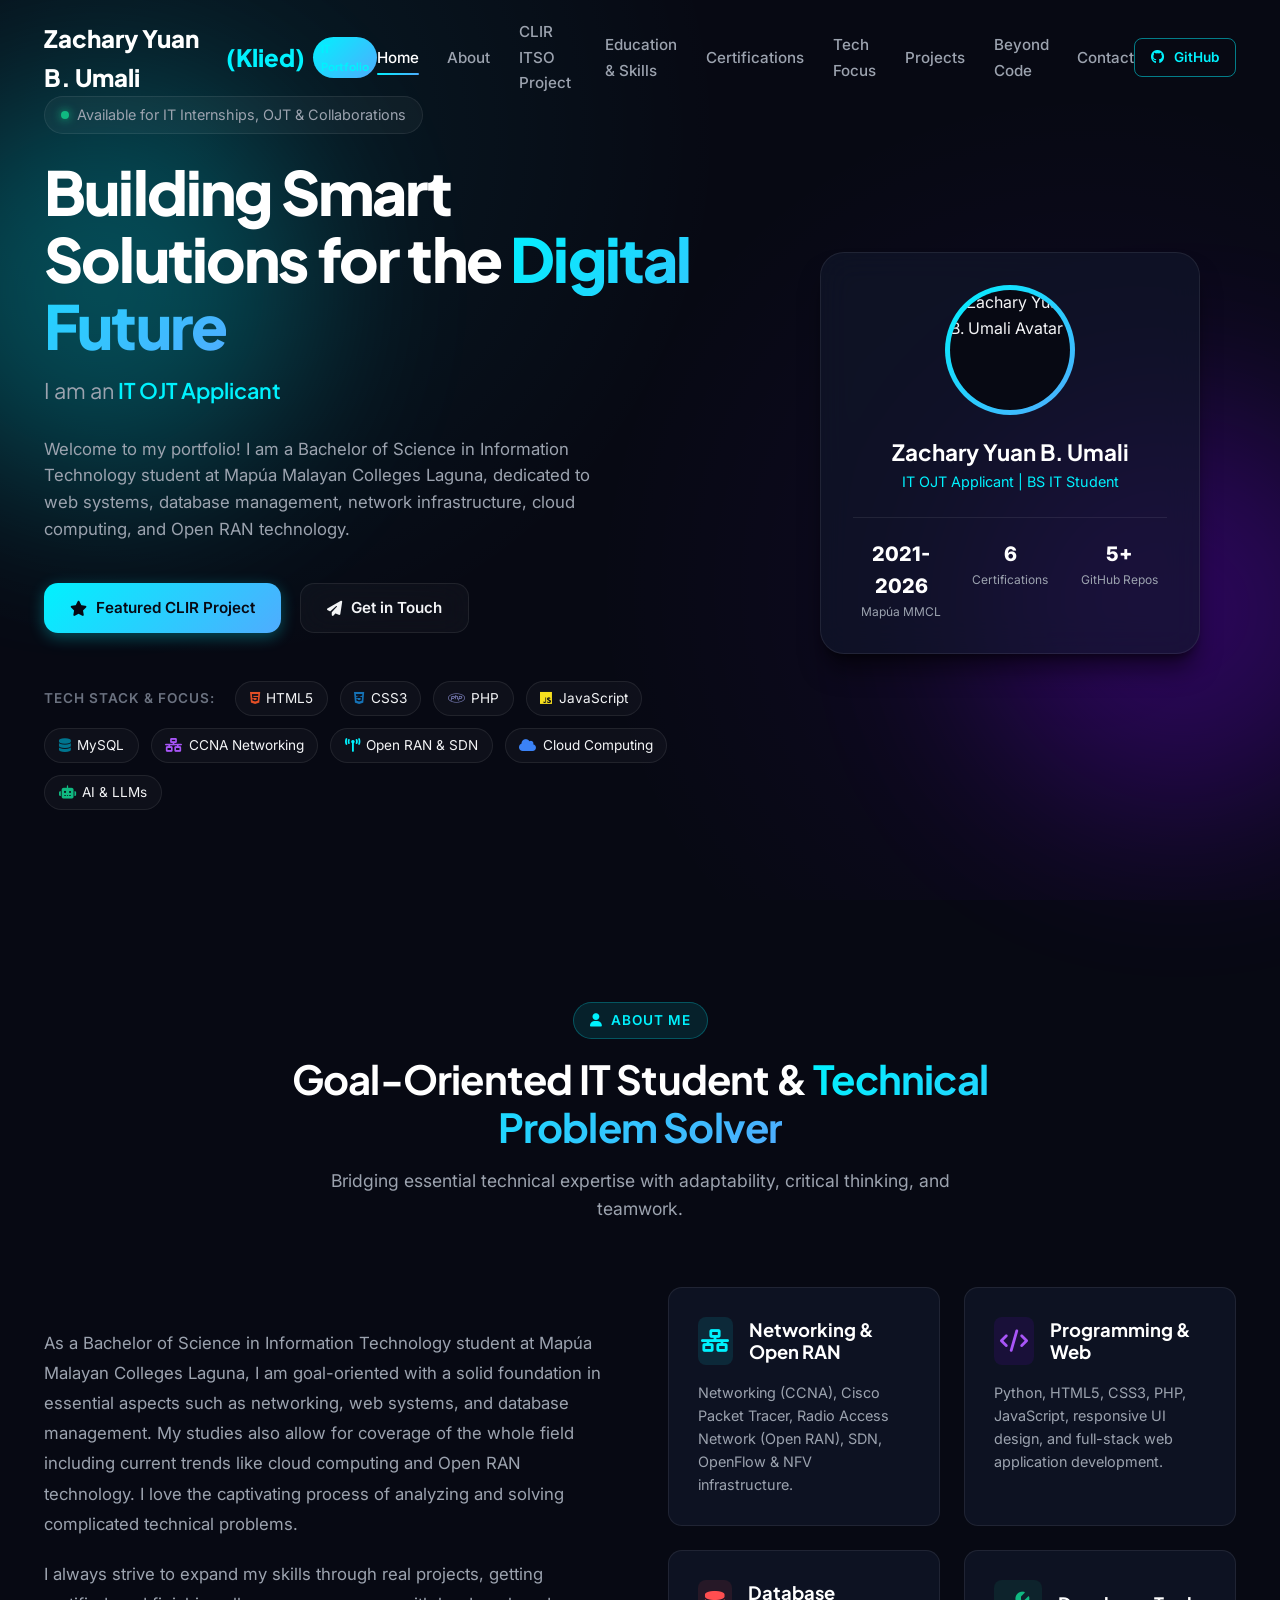
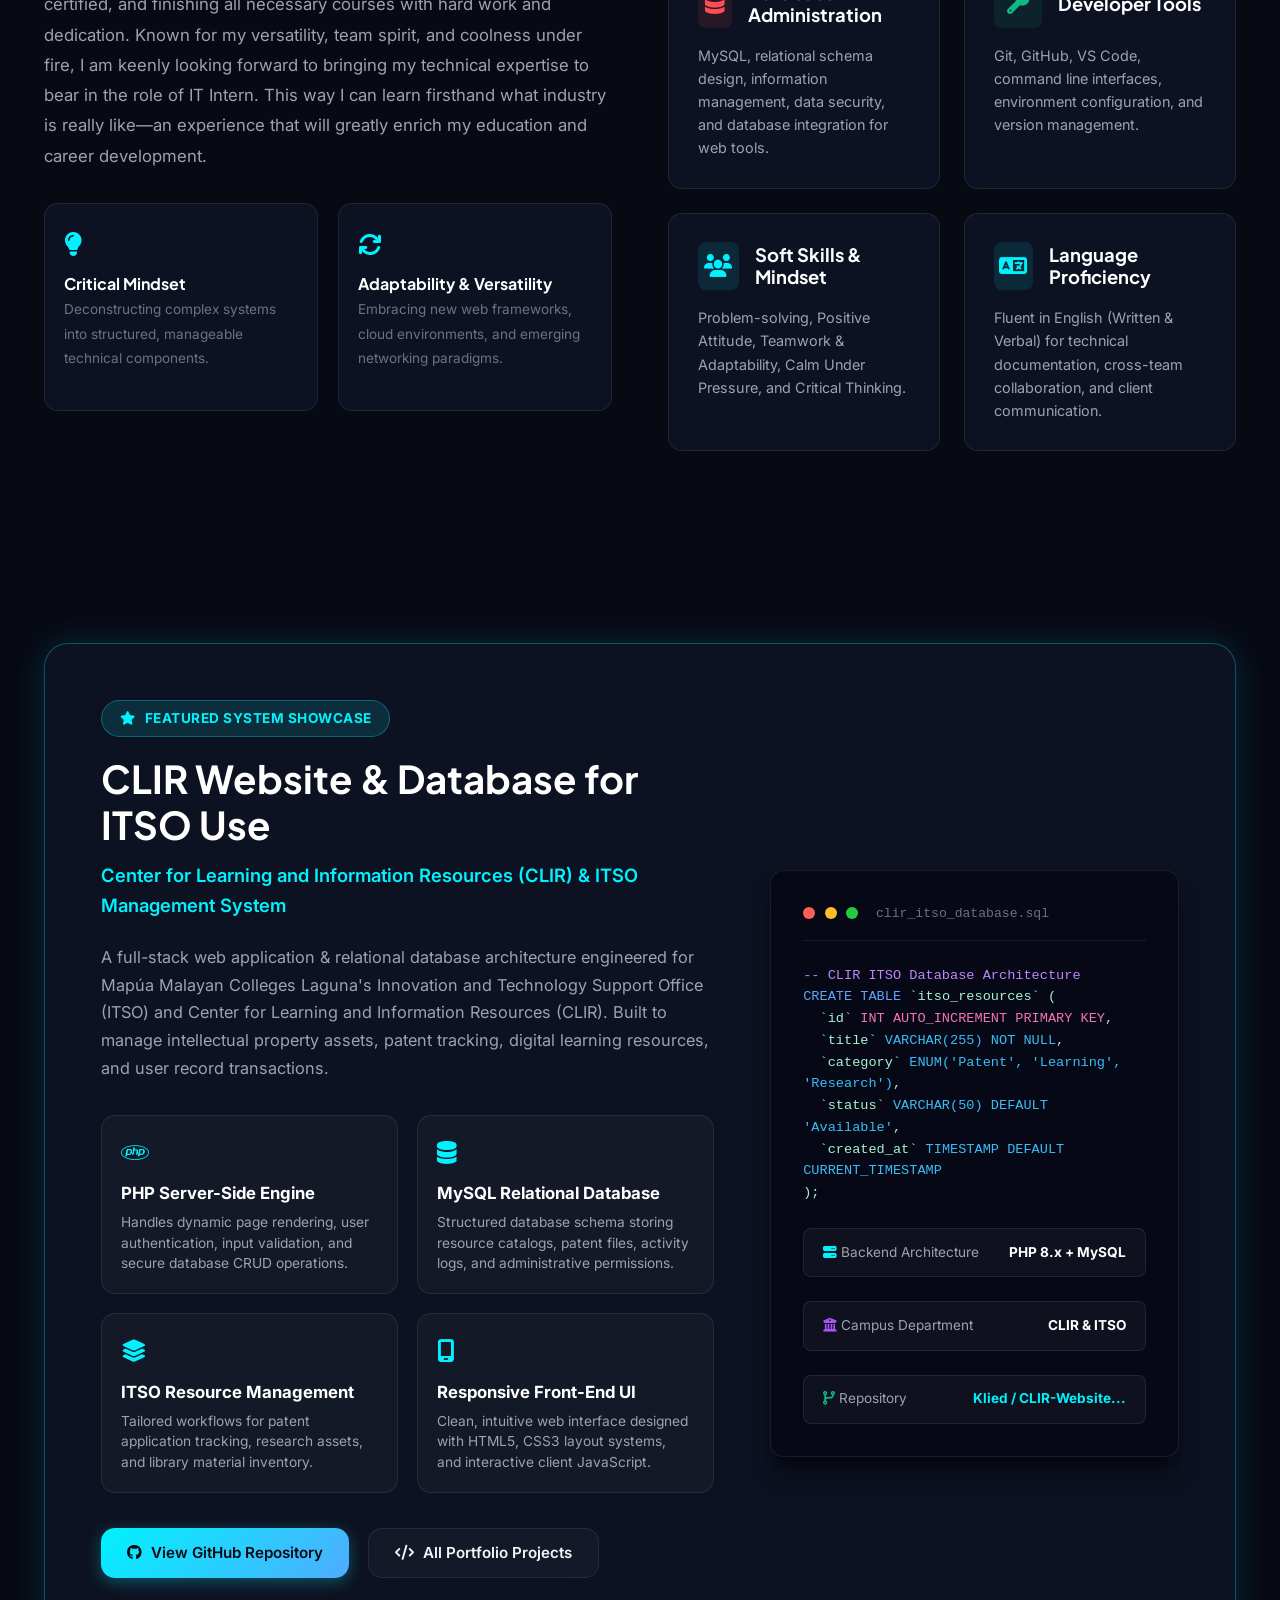
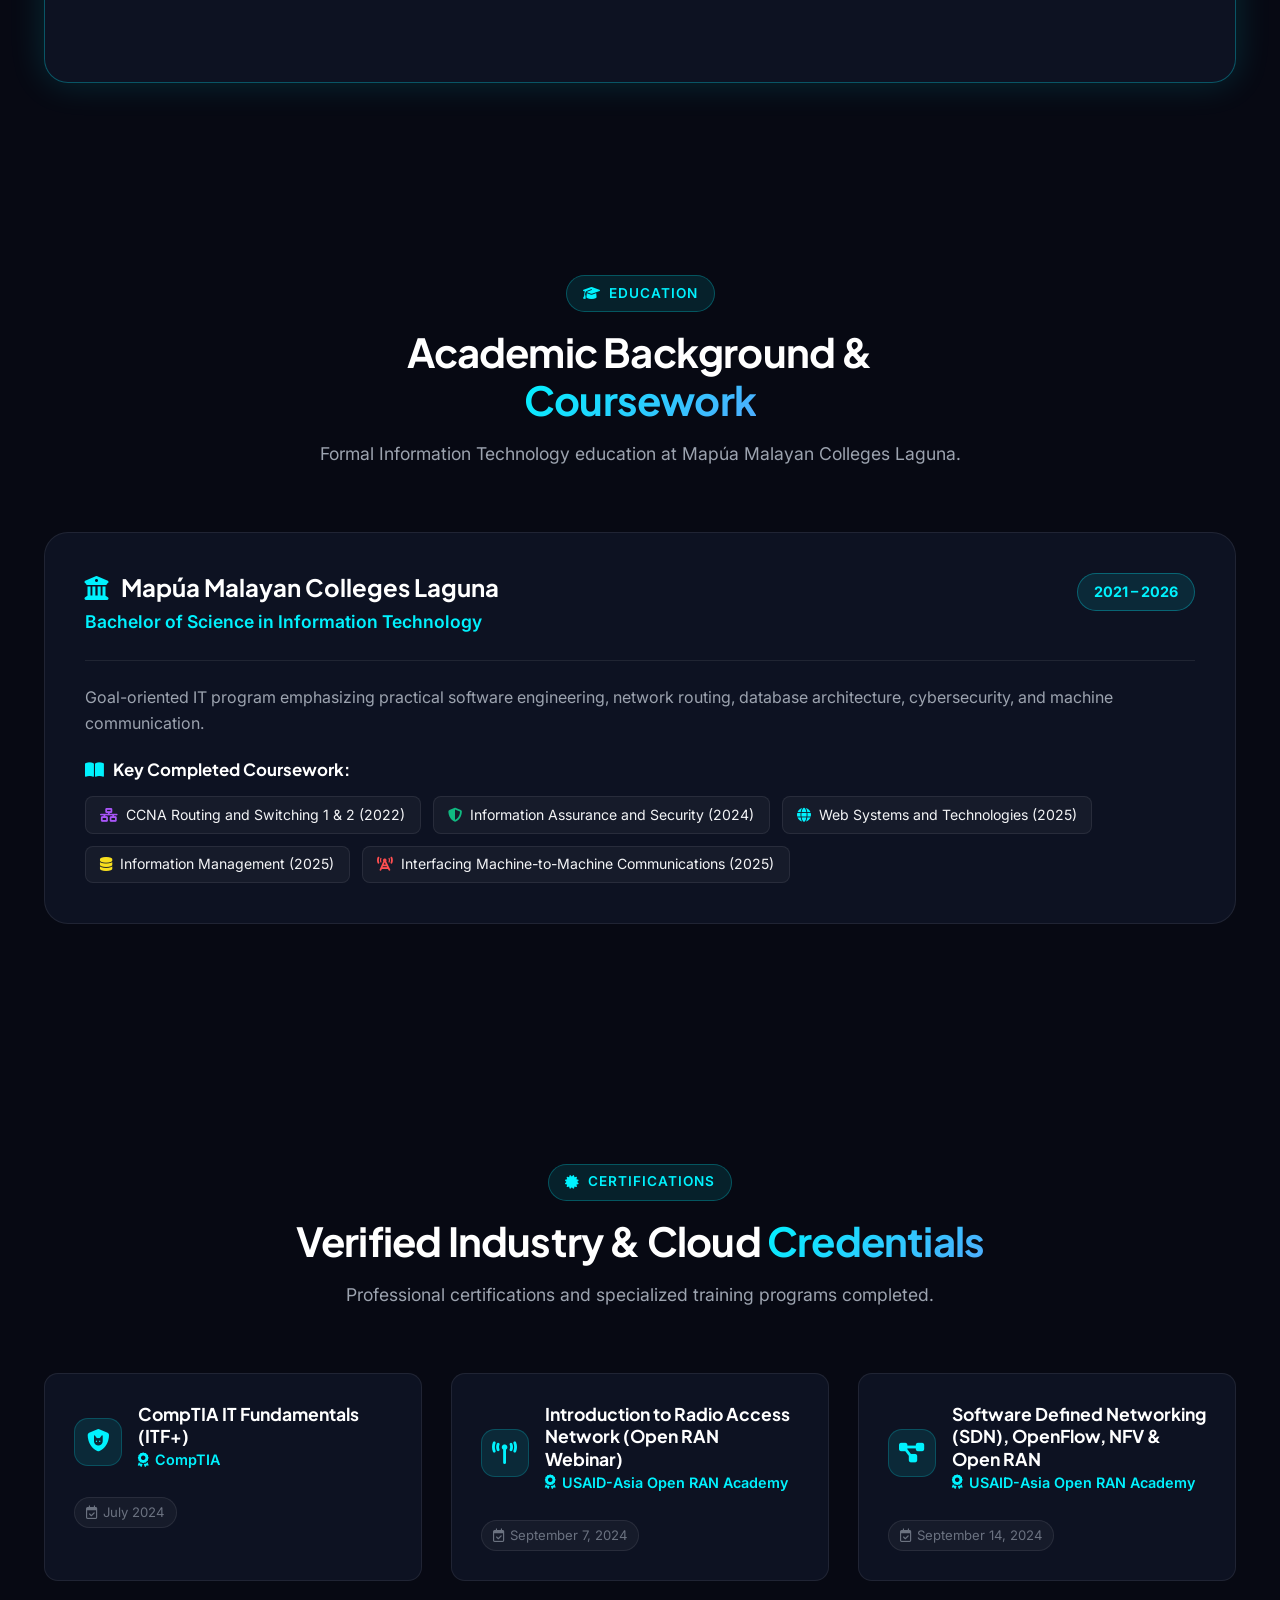
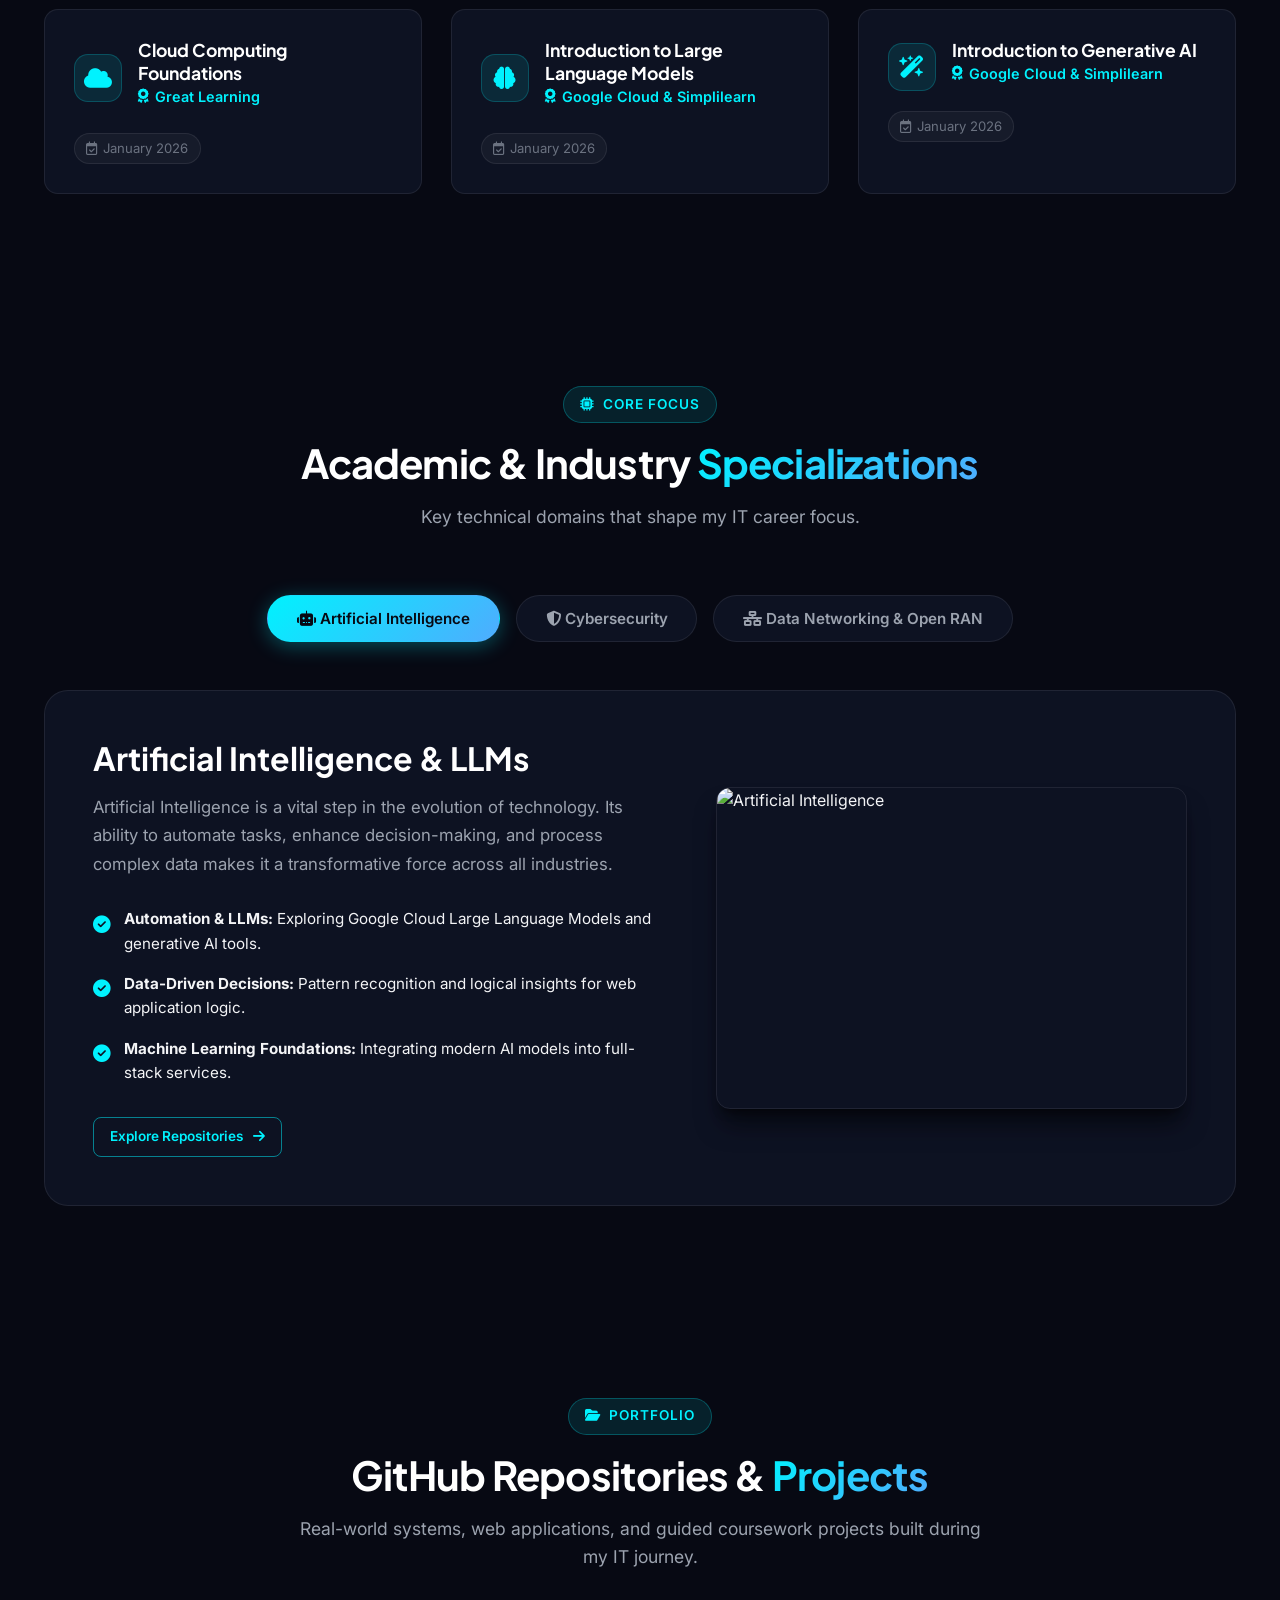
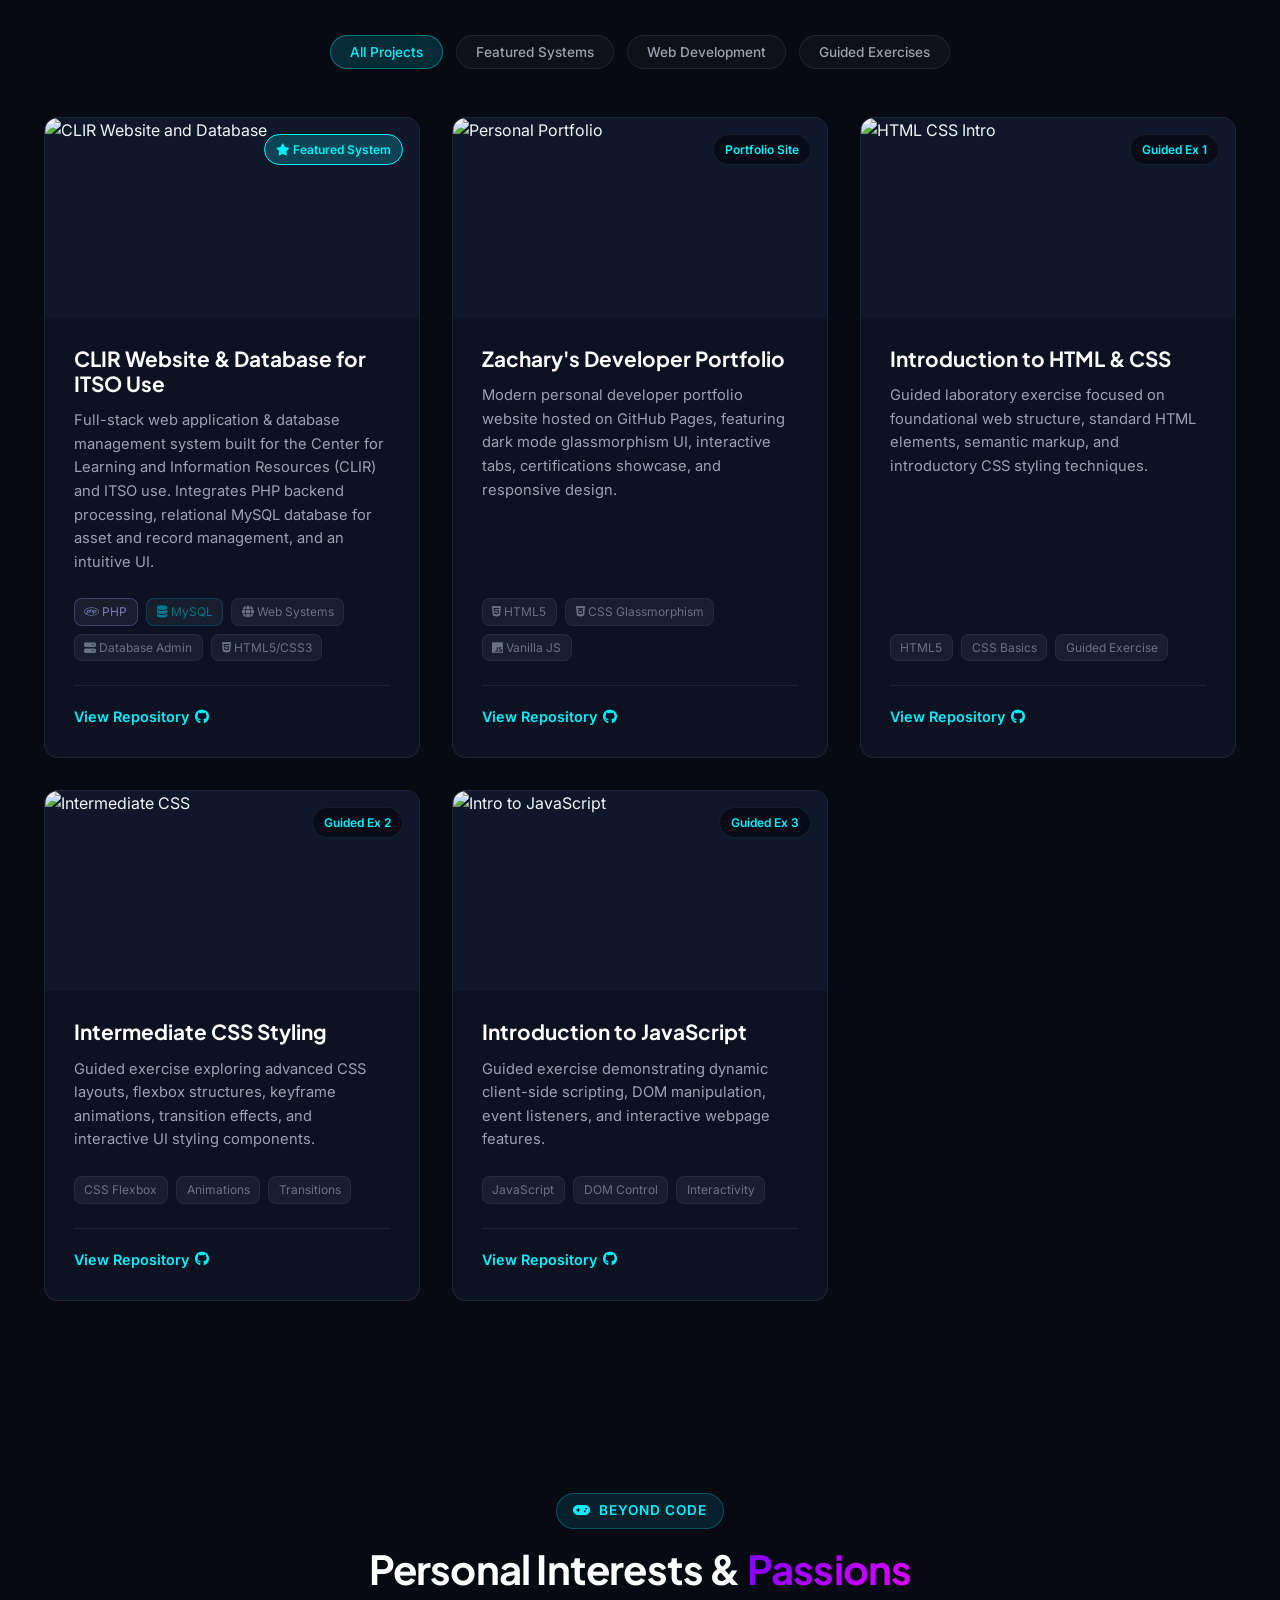
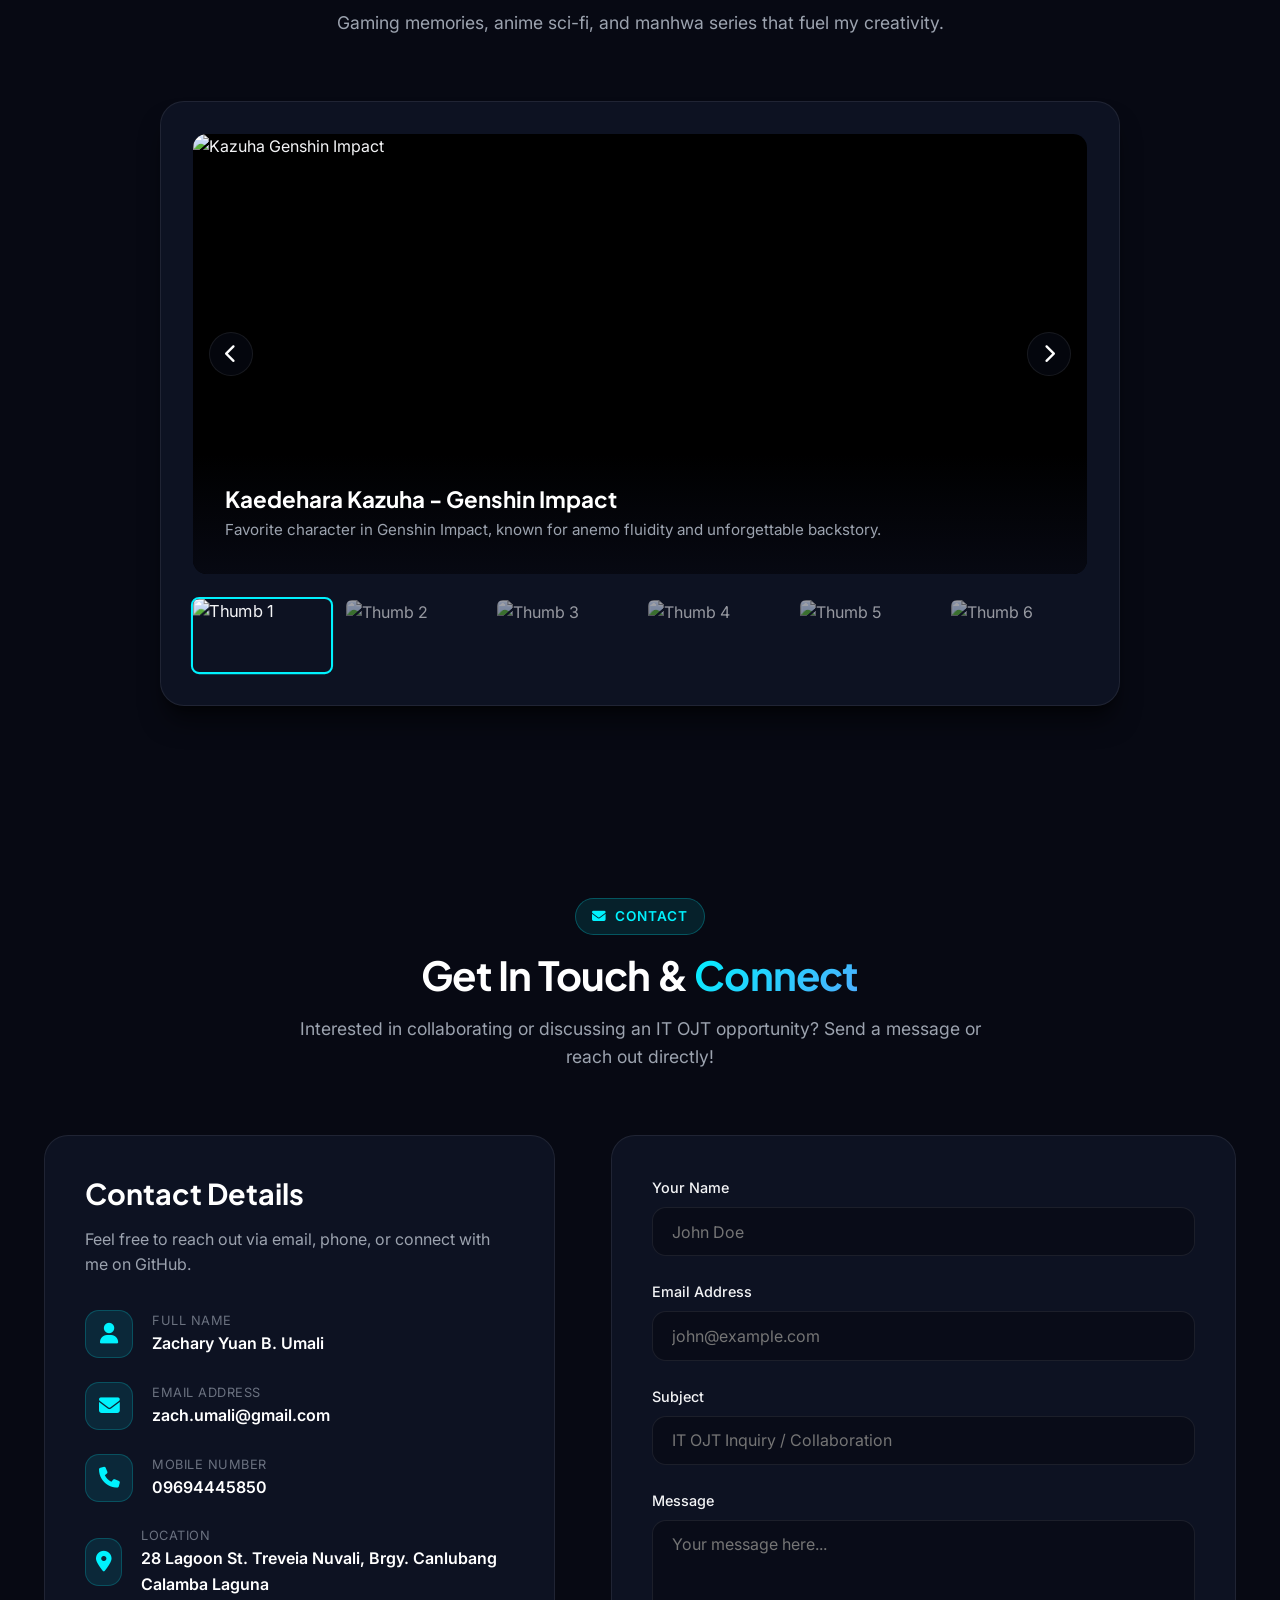
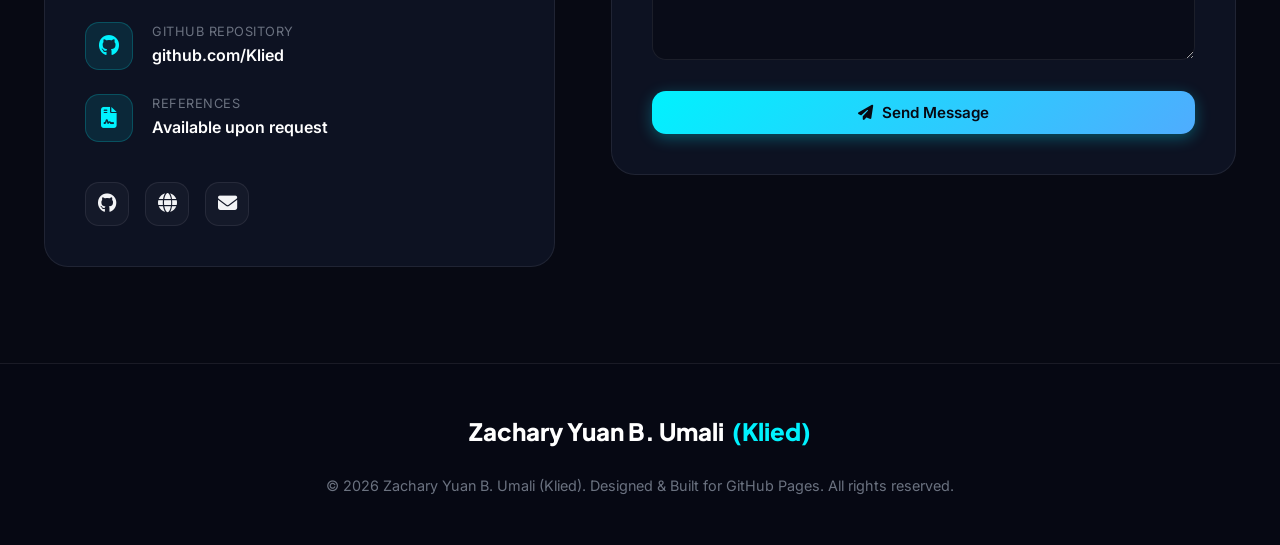
==== commit 4d14d341: "Bundle all CSS and JS into single self-contained index.html for instant deployment" ====
--- a/index.html
+++ b/index.html
@@ -16,8 +16,1640 @@
   <!-- FontAwesome Icons -->
   <link rel="stylesheet" href="https://cdnjs.cloudflare.com/ajax/libs/font-awesome/6.4.0/css/all.min.css">
 
-  <!-- Custom Stylesheet -->
-  <link rel="stylesheet" href="css/style.css">
+  <!-- Embedded Complete Design System & Stylesheet -->
+  <style>
+/* ==========================================================================
+   DEVELOPER PORTFOLIO - DESIGN SYSTEM & STYLESHEET
+   Author: Zachary Yuan B. Umali (Klied)
+   Theme: Modern Dark Mode & Glassmorphism
+   ========================================================================== */
+
+:root {
+  /* Color Palette */
+  --bg-dark: #070913;
+  --bg-card: rgba(18, 24, 43, 0.65);
+  --bg-card-hover: rgba(28, 38, 66, 0.8);
+  --bg-glass: rgba(255, 255, 255, 0.03);
+  --border-glass: rgba(255, 255, 255, 0.08);
+  --border-glow: rgba(0, 242, 254, 0.3);
+
+  /* Primary Accent Gradients */
+  --primary-cyan: #00f2fe;
+  --primary-blue: #4facfe;
+  --accent-purple: #7f00ff;
+  --accent-pink: #e100ff;
+  --accent-coral: #ff4e50;
+  
+  --gradient-primary: linear-gradient(135deg, #00f2fe 0%, #4facfe 100%);
+  --gradient-accent: linear-gradient(135deg, #7f00ff 0%, #e100ff 100%);
+  --gradient-warm: linear-gradient(135deg, #ff4e50 0%, #f9d423 100%);
+  --gradient-dark: linear-gradient(180deg, #0a0f1d 0%, #070913 100%);
+
+  /* Text Colors */
+  --text-main: #f3f4f6;
+  --text-muted: #9ca3af;
+  --text-dim: #6b7280;
+
+  /* Typography */
+  --font-heading: 'Plus Jakarta Sans', -apple-system, BlinkMacSystemFont, sans-serif;
+  --font-body: 'Inter', -apple-system, BlinkMacSystemFont, sans-serif;
+  --font-code: 'Fira Code', monospace;
+
+  /* Shadows & Blurs */
+  --shadow-sm: 0 4px 6px -1px rgba(0, 0, 0, 0.3);
+  --shadow-lg: 0 20px 25px -5px rgba(0, 0, 0, 0.5), 0 8px 10px -6px rgba(0, 0, 0, 0.5);
+  --shadow-glow: 0 0 25px rgba(0, 242, 254, 0.2);
+  --backdrop-blur: blur(16px);
+
+  /* Spacing & Transitions */
+  --radius-sm: 8px;
+  --radius-md: 14px;
+  --radius-lg: 24px;
+  --radius-full: 9999px;
+  --transition-fast: 0.2s cubic-bezier(0.4, 0, 0.2, 1);
+  --transition-normal: 0.3s cubic-bezier(0.4, 0, 0.2, 1);
+  --transition-bounce: 0.4s cubic-bezier(0.175, 0.885, 0.32, 1.275);
+}
+
+*, *::before, *::after {
+  box-sizing: border-box;
+  margin: 0;
+  padding: 0;
+}
+
+html {
+  scroll-behavior: smooth;
+  font-size: 16px;
+}
+
+body {
+  font-family: var(--font-body);
+  background-color: var(--bg-dark);
+  background-image: 
+    radial-gradient(circle at 15% 15%, rgba(0, 242, 254, 0.08) 0%, transparent 40%),
+    radial-gradient(circle at 85% 65%, rgba(127, 0, 255, 0.08) 0%, transparent 40%);
+  background-attachment: fixed;
+  color: var(--text-main);
+  line-height: 1.6;
+  overflow-x: hidden;
+  -webkit-font-smoothing: antialiased;
+}
+
+a {
+  color: inherit;
+  text-decoration: none;
+  transition: color var(--transition-fast);
+}
+
+img, video {
+  max-width: 100%;
+  height: auto;
+  display: block;
+}
+
+button, input, textarea {
+  font-family: inherit;
+  font-size: inherit;
+  border: none;
+  outline: none;
+}
+
+button {
+  cursor: pointer;
+  background: none;
+}
+
+ul {
+  list-style: none;
+}
+
+::-webkit-scrollbar {
+  width: 10px;
+}
+
+::-webkit-scrollbar-track {
+  background: var(--bg-dark);
+}
+
+::-webkit-scrollbar-thumb {
+  background: rgba(255, 255, 255, 0.15);
+  border-radius: var(--radius-full);
+}
+
+::-webkit-scrollbar-thumb:hover {
+  background: rgba(0, 242, 254, 0.4);
+}
+
+.container {
+  width: 100%;
+  max-width: 1240px;
+  margin: 0 auto;
+  padding: 0 1.5rem;
+}
+
+.section {
+  padding: 6rem 0;
+  position: relative;
+}
+
+h1, h2, h3, h4, h5, h6 {
+  font-family: var(--font-heading);
+  font-weight: 700;
+  line-height: 1.2;
+  color: #ffffff;
+}
+
+.text-gradient {
+  background: var(--gradient-primary);
+  -webkit-background-clip: text;
+  -webkit-text-fill-color: transparent;
+}
+
+.text-gradient-purple {
+  background: var(--gradient-accent);
+  -webkit-background-clip: text;
+  -webkit-text-fill-color: transparent;
+}
+
+.section-tag {
+  display: inline-flex;
+  align-items: center;
+  gap: 0.5rem;
+  padding: 0.4rem 1rem;
+  border-radius: var(--radius-full);
+  background: rgba(0, 242, 254, 0.1);
+  border: 1px solid rgba(0, 242, 254, 0.25);
+  color: var(--primary-cyan);
+  font-size: 0.85rem;
+  font-weight: 600;
+  letter-spacing: 1px;
+  text-transform: uppercase;
+  margin-bottom: 1rem;
+}
+
+.section-header {
+  text-align: center;
+  max-width: 700px;
+  margin: 0 auto 4rem auto;
+}
+
+.section-title {
+  font-size: 2.5rem;
+  margin-bottom: 1rem;
+  letter-spacing: -0.02em;
+}
+
+.section-subtitle {
+  font-size: 1.1rem;
+  color: var(--text-muted);
+}
+
+/* NAVIGATION BAR */
+.navbar {
+  position: fixed;
+  top: 0;
+  left: 0;
+  width: 100%;
+  z-index: 1000;
+  padding: 1.2rem 0;
+  transition: all var(--transition-normal);
+}
+
+.navbar.scrolled {
+  padding: 0.8rem 0;
+  background: rgba(7, 9, 19, 0.85);
+  backdrop-filter: var(--backdrop-blur);
+  -webkit-backdrop-filter: var(--backdrop-blur);
+  border-bottom: 1px solid var(--border-glass);
+  box-shadow: var(--shadow-sm);
+}
+
+.nav-container {
+  display: flex;
+  align-items: center;
+  justify-content: space-between;
+}
+
+.brand-logo {
+  font-family: var(--font-heading);
+  font-size: 1.5rem;
+  font-weight: 800;
+  display: flex;
+  align-items: center;
+  gap: 0.5rem;
+  color: #ffffff;
+}
+
+.brand-logo span {
+  color: var(--primary-cyan);
+}
+
+.brand-badge {
+  font-size: 0.7rem;
+  background: var(--gradient-primary);
+  color: #000000;
+  padding: 0.15rem 0.5rem;
+  border-radius: var(--radius-full);
+  font-weight: 700;
+}
+
+.nav-links {
+  display: flex;
+  align-items: center;
+  gap: 1.8rem;
+}
+
+.nav-link {
+  font-size: 0.95rem;
+  font-weight: 500;
+  color: var(--text-muted);
+  position: relative;
+  padding: 0.5rem 0;
+}
+
+.nav-link:hover,
+.nav-link.active {
+  color: #ffffff;
+}
+
+.nav-link::after {
+  content: '';
+  position: absolute;
+  bottom: 0;
+  left: 0;
+  width: 0%;
+  height: 2px;
+  background: var(--gradient-primary);
+  transition: width var(--transition-fast);
+  border-radius: var(--radius-full);
+}
+
+.nav-link:hover::after,
+.nav-link.active::after {
+  width: 100%;
+}
+
+.nav-actions {
+  display: flex;
+  align-items: center;
+  gap: 1rem;
+}
+
+.menu-toggle {
+  display: none;
+  flex-direction: column;
+  gap: 6px;
+  cursor: pointer;
+  z-index: 1001;
+}
+
+.menu-toggle span {
+  width: 26px;
+  height: 2px;
+  background-color: var(--text-main);
+  border-radius: 2px;
+  transition: all var(--transition-fast);
+}
+
+/* BUTTONS */
+.btn {
+  display: inline-flex;
+  align-items: center;
+  justify-content: center;
+  gap: 0.6rem;
+  padding: 0.75rem 1.6rem;
+  border-radius: var(--radius-md);
+  font-weight: 600;
+  font-size: 0.95rem;
+  transition: all var(--transition-normal);
+  position: relative;
+  overflow: hidden;
+  z-index: 1;
+}
+
+.btn-primary {
+  background: var(--gradient-primary);
+  color: #070913;
+  box-shadow: 0 4px 15px rgba(0, 242, 254, 0.3);
+}
+
+.btn-primary:hover {
+  transform: translateY(-3px);
+  box-shadow: 0 8px 25px rgba(0, 242, 254, 0.5);
+}
+
+.btn-secondary {
+  background: var(--bg-glass);
+  border: 1px solid var(--border-glass);
+  color: var(--text-main);
+  backdrop-filter: var(--backdrop-blur);
+}
+
+.btn-secondary:hover {
+  background: rgba(255, 255, 255, 0.08);
+  border-color: rgba(255, 255, 255, 0.2);
+  transform: translateY(-3px);
+  color: #ffffff;
+}
+
+.btn-outline {
+  background: transparent;
+  border: 1px solid rgba(0, 242, 254, 0.5);
+  color: var(--primary-cyan);
+}
+
+.btn-outline:hover {
+  background: rgba(0, 242, 254, 0.1);
+  box-shadow: var(--shadow-glow);
+  transform: translateY(-3px);
+}
+
+.btn-sm {
+  padding: 0.5rem 1rem;
+  font-size: 0.85rem;
+  border-radius: var(--radius-sm);
+}
+
+/* HERO SECTION */
+.hero {
+  min-height: 100vh;
+  display: flex;
+  align-items: center;
+  padding-top: 6rem;
+  position: relative;
+  overflow: hidden;
+}
+
+.hero-grid {
+  display: grid;
+  grid-template-columns: 1.2fr 0.8fr;
+  gap: 4rem;
+  align-items: center;
+}
+
+.hero-content {
+  position: relative;
+  z-index: 2;
+}
+
+.hero-greeting {
+  display: inline-flex;
+  align-items: center;
+  gap: 0.5rem;
+  padding: 0.4rem 1rem;
+  border-radius: var(--radius-full);
+  background: rgba(255, 255, 255, 0.04);
+  border: 1px solid var(--border-glass);
+  font-size: 0.9rem;
+  color: var(--text-muted);
+  margin-bottom: 1.5rem;
+}
+
+.hero-greeting .pulse-dot {
+  width: 8px;
+  height: 8px;
+  border-radius: 50%;
+  background-color: #10b981;
+  box-shadow: 0 0 10px #10b981;
+  animation: pulse 2s infinite;
+}
+
+@keyframes pulse {
+  0% { transform: scale(0.95); box-shadow: 0 0 0 0 rgba(16, 185, 129, 0.7); }
+  70% { transform: scale(1); box-shadow: 0 0 0 8px rgba(16, 185, 129, 0); }
+  100% { transform: scale(0.95); box-shadow: 0 0 0 0 rgba(16, 185, 129, 0); }
+}
+
+.hero-title {
+  font-size: 3.8rem;
+  font-weight: 800;
+  line-height: 1.1;
+  margin-bottom: 1.2rem;
+  letter-spacing: -0.03em;
+}
+
+.hero-subtitle {
+  font-size: 1.35rem;
+  color: var(--text-muted);
+  margin-bottom: 2rem;
+  font-weight: 400;
+}
+
+.hero-subtitle .typewriter {
+  color: var(--primary-cyan);
+  font-weight: 600;
+}
+
+.hero-description {
+  font-size: 1.05rem;
+  color: var(--text-muted);
+  margin-bottom: 2.5rem;
+  max-width: 580px;
+}
+
+.hero-buttons {
+  display: flex;
+  flex-wrap: wrap;
+  gap: 1.2rem;
+  margin-bottom: 3rem;
+}
+
+.tech-pills {
+  display: flex;
+  flex-wrap: wrap;
+  align-items: center;
+  gap: 0.75rem;
+}
+
+.tech-pills-label {
+  font-size: 0.85rem;
+  color: var(--text-dim);
+  text-transform: uppercase;
+  letter-spacing: 1px;
+  font-weight: 600;
+  margin-right: 0.5rem;
+}
+
+.tech-pill {
+  display: inline-flex;
+  align-items: center;
+  gap: 0.4rem;
+  padding: 0.35rem 0.85rem;
+  background: var(--bg-glass);
+  border: 1px solid var(--border-glass);
+  border-radius: var(--radius-full);
+  font-size: 0.85rem;
+  color: var(--text-main);
+  transition: all var(--transition-fast);
+}
+
+.tech-pill:hover {
+  background: rgba(0, 242, 254, 0.1);
+  border-color: rgba(0, 242, 254, 0.3);
+  color: var(--primary-cyan);
+  transform: translateY(-2px);
+}
+
+.hero-visual {
+  position: relative;
+  display: flex;
+  justify-content: center;
+}
+
+.hero-card {
+  width: 100%;
+  max-width: 380px;
+  background: var(--bg-card);
+  border: 1px solid var(--border-glass);
+  border-radius: var(--radius-lg);
+  padding: 2rem;
+  backdrop-filter: var(--backdrop-blur);
+  box-shadow: var(--shadow-lg);
+  position: relative;
+  z-index: 2;
+  transition: transform var(--transition-normal);
+}
+
+.hero-card:hover {
+  transform: translateY(-5px);
+  border-color: var(--border-glow);
+}
+
+.hero-avatar-wrapper {
+  width: 130px;
+  height: 130px;
+  margin: 0 auto 1.5rem auto;
+  position: relative;
+  border-radius: 50%;
+  padding: 5px;
+  background: var(--gradient-primary);
+}
+
+.hero-avatar {
+  width: 100%;
+  height: 100%;
+  border-radius: 50%;
+  object-fit: cover;
+  background: var(--bg-dark);
+}
+
+.hero-card-name {
+  text-align: center;
+  font-size: 1.4rem;
+  margin-bottom: 0.25rem;
+}
+
+.hero-card-role {
+  text-align: center;
+  font-size: 0.9rem;
+  color: var(--primary-cyan);
+  margin-bottom: 1.5rem;
+}
+
+.hero-stats {
+  display: grid;
+  grid-template-columns: repeat(3, 1fr);
+  gap: 0.8rem;
+  text-align: center;
+  padding-top: 1.2rem;
+  border-top: 1px solid var(--border-glass);
+}
+
+.stat-number {
+  font-size: 1.25rem;
+  font-weight: 800;
+  color: #ffffff;
+}
+
+.stat-label {
+  font-size: 0.75rem;
+  color: var(--text-muted);
+}
+
+.glow-blob {
+  position: absolute;
+  width: 400px;
+  height: 400px;
+  border-radius: 50%;
+  filter: blur(90px);
+  opacity: 0.25;
+  pointer-events: none;
+}
+
+.blob-1 {
+  top: 10%;
+  left: -100px;
+  background: var(--primary-cyan);
+}
+
+.blob-2 {
+  bottom: 10%;
+  right: -100px;
+  background: var(--accent-purple);
+}
+
+/* ABOUT & SKILLS */
+.about-grid {
+  display: grid;
+  grid-template-columns: 1fr 1fr;
+  gap: 3.5rem;
+  align-items: center;
+}
+
+.about-text {
+  font-size: 1.05rem;
+  color: var(--text-muted);
+  line-height: 1.8;
+}
+
+.about-text p {
+  margin-bottom: 1.25rem;
+}
+
+.about-highlights {
+  display: grid;
+  grid-template-columns: 1fr 1fr;
+  gap: 1.2rem;
+  margin-top: 2rem;
+}
+
+.highlight-box {
+  background: var(--bg-card);
+  border: 1px solid var(--border-glass);
+  border-radius: var(--radius-md);
+  padding: 1.2rem;
+  transition: all var(--transition-fast);
+}
+
+.highlight-box:hover {
+  border-color: rgba(0, 242, 254, 0.3);
+  transform: translateY(-3px);
+}
+
+.highlight-icon {
+  font-size: 1.5rem;
+  color: var(--primary-cyan);
+  margin-bottom: 0.5rem;
+}
+
+.highlight-title {
+  font-size: 1rem;
+  color: #ffffff;
+  margin-bottom: 0.25rem;
+}
+
+.highlight-desc {
+  font-size: 0.85rem;
+  color: var(--text-dim);
+}
+
+.skills-grid {
+  display: grid;
+  grid-template-columns: repeat(auto-fit, minmax(260px, 1fr));
+  gap: 1.5rem;
+}
+
+.skill-card {
+  background: var(--bg-card);
+  border: 1px solid var(--border-glass);
+  border-radius: var(--radius-md);
+  padding: 1.8rem;
+  transition: all var(--transition-normal);
+  position: relative;
+  overflow: hidden;
+}
+
+.skill-card:hover {
+  transform: translateY(-6px);
+  border-color: var(--border-glow);
+  box-shadow: var(--shadow-lg);
+}
+
+.skill-header {
+  display: flex;
+  align-items: center;
+  gap: 1rem;
+  margin-bottom: 1rem;
+}
+
+.skill-icon-wrapper {
+  width: 48px;
+  height: 48px;
+  border-radius: var(--radius-sm);
+  background: rgba(0, 242, 254, 0.1);
+  display: flex;
+  align-items: center;
+  justify-content: center;
+  font-size: 1.4rem;
+  color: var(--primary-cyan);
+}
+
+.skill-card:nth-child(2) .skill-icon-wrapper {
+  background: rgba(127, 0, 255, 0.1);
+  color: #a855f7;
+}
+
+.skill-card:nth-child(3) .skill-icon-wrapper {
+  background: rgba(255, 78, 80, 0.1);
+  color: var(--accent-coral);
+}
+
+.skill-card:nth-child(4) .skill-icon-wrapper {
+  background: rgba(16, 185, 129, 0.1);
+  color: #10b981;
+}
+
+.skill-card-title {
+  font-size: 1.15rem;
+}
+
+.skill-card-desc {
+  font-size: 0.9rem;
+  color: var(--text-muted);
+  line-height: 1.6;
+}
+
+/* CLIR SPOTLIGHT SHOWCASE */
+.clir-spotlight-card {
+  background: var(--bg-card);
+  border: 1px solid var(--border-glow);
+  border-radius: var(--radius-lg);
+  padding: 3.5rem;
+  box-shadow: 0 0 35px rgba(0, 242, 254, 0.15);
+  position: relative;
+  overflow: hidden;
+}
+
+.clir-spotlight-card::before {
+  content: '';
+  position: absolute;
+  top: -50%;
+  right: -20%;
+  width: 500px;
+  height: 500px;
+  background: radial-gradient(circle, rgba(0, 242, 254, 0.12) 0%, transparent 70%);
+  pointer-events: none;
+}
+
+.clir-spotlight-grid {
+  display: grid;
+  grid-template-columns: 1.2fr 0.8fr;
+  gap: 3.5rem;
+  align-items: center;
+}
+
+.clir-badge-header {
+  display: inline-flex;
+  align-items: center;
+  gap: 0.6rem;
+  padding: 0.4rem 1.1rem;
+  border-radius: var(--radius-full);
+  background: rgba(0, 242, 254, 0.12);
+  border: 1px solid rgba(0, 242, 254, 0.3);
+  color: var(--primary-cyan);
+  font-size: 0.85rem;
+  font-weight: 700;
+  margin-bottom: 1.2rem;
+  text-transform: uppercase;
+  letter-spacing: 0.5px;
+}
+
+.clir-title {
+  font-size: 2.4rem;
+  line-height: 1.2;
+  margin-bottom: 0.8rem;
+}
+
+.clir-subtitle {
+  font-size: 1.15rem;
+  color: var(--primary-cyan);
+  font-weight: 600;
+  margin-bottom: 1.5rem;
+}
+
+.clir-desc {
+  font-size: 1.02rem;
+  color: var(--text-muted);
+  line-height: 1.7;
+  margin-bottom: 2rem;
+}
+
+.clir-feature-grid {
+  display: grid;
+  grid-template-columns: repeat(2, 1fr);
+  gap: 1.2rem;
+  margin-bottom: 2.2rem;
+}
+
+.clir-feature-item {
+  background: rgba(255, 255, 255, 0.03);
+  border: 1px solid var(--border-glass);
+  padding: 1.2rem;
+  border-radius: var(--radius-md);
+  transition: all var(--transition-fast);
+}
+
+.clir-feature-item:hover {
+  background: rgba(0, 242, 254, 0.06);
+  border-color: rgba(0, 242, 254, 0.25);
+  transform: translateY(-3px);
+}
+
+.clir-feature-icon {
+  font-size: 1.4rem;
+  color: var(--primary-cyan);
+  margin-bottom: 0.6rem;
+}
+
+.clir-feature-title {
+  font-size: 1.05rem;
+  font-weight: 700;
+  color: #ffffff;
+  margin-bottom: 0.3rem;
+}
+
+.clir-feature-text {
+  font-size: 0.86rem;
+  color: var(--text-muted);
+  line-height: 1.5;
+}
+
+.clir-visual-box {
+  background: rgba(7, 9, 19, 0.85);
+  border: 1px solid var(--border-glass);
+  border-radius: var(--radius-md);
+  padding: 2rem;
+  box-shadow: var(--shadow-lg);
+  display: flex;
+  flex-direction: column;
+  gap: 1.5rem;
+}
+
+.clir-visual-header {
+  display: flex;
+  align-items: center;
+  gap: 0.6rem;
+  border-bottom: 1px solid var(--border-glass);
+  padding-bottom: 1rem;
+}
+
+.clir-dot {
+  width: 12px;
+  height: 12px;
+  border-radius: 50%;
+}
+.dot-red { background: #ff5f56; }
+.dot-yellow { background: #ffbd2e; }
+.dot-green { background: #27c93f; }
+
+.clir-code-snippet {
+  font-family: var(--font-code);
+  font-size: 0.85rem;
+  color: #a7f3d0;
+  line-height: 1.6;
+}
+
+.clir-stat-pill {
+  display: flex;
+  align-items: center;
+  justify-content: space-between;
+  padding: 0.8rem 1.2rem;
+  border-radius: var(--radius-sm);
+  background: rgba(255, 255, 255, 0.04);
+  border: 1px solid var(--border-glass);
+}
+
+/* EDUCATION & CERTIFICATIONS */
+.cert-grid {
+  display: grid;
+  grid-template-columns: repeat(auto-fill, minmax(340px, 1fr));
+  gap: 1.8rem;
+  margin-top: 2rem;
+}
+
+.cert-card {
+  background: var(--bg-card);
+  border: 1px solid var(--border-glass);
+  border-radius: var(--radius-md);
+  padding: 1.8rem;
+  display: flex;
+  flex-direction: column;
+  position: relative;
+  transition: all var(--transition-normal);
+  overflow: hidden;
+}
+
+.cert-card::before {
+  content: '';
+  position: absolute;
+  top: 0;
+  left: 0;
+  width: 4px;
+  height: 100%;
+  background: var(--gradient-primary);
+  opacity: 0;
+  transition: opacity var(--transition-fast);
+}
+
+.cert-card:hover {
+  transform: translateY(-6px);
+  border-color: var(--border-glow);
+  box-shadow: var(--shadow-lg);
+}
+
+.cert-card:hover::before {
+  opacity: 1;
+}
+
+.cert-header {
+  display: flex;
+  align-items: center;
+  gap: 1rem;
+  margin-bottom: 1rem;
+}
+
+.cert-icon-wrapper {
+  width: 48px;
+  height: 48px;
+  border-radius: var(--radius-md);
+  background: rgba(0, 242, 254, 0.1);
+  border: 1px solid rgba(0, 242, 254, 0.2);
+  display: flex;
+  align-items: center;
+  justify-content: center;
+  font-size: 1.4rem;
+  color: var(--primary-cyan);
+  flex-shrink: 0;
+}
+
+.cert-title {
+  font-size: 1.1rem;
+  font-weight: 700;
+  color: #ffffff;
+  line-height: 1.3;
+}
+
+.cert-issuer {
+  font-size: 0.9rem;
+  color: var(--primary-cyan);
+  font-weight: 600;
+  margin-bottom: 0.6rem;
+  display: flex;
+  align-items: center;
+  gap: 0.4rem;
+}
+
+.cert-date {
+  font-size: 0.82rem;
+  color: var(--text-dim);
+  display: inline-flex;
+  align-items: center;
+  gap: 0.4rem;
+  background: rgba(255, 255, 255, 0.04);
+  padding: 0.25rem 0.7rem;
+  border-radius: var(--radius-full);
+  border: 1px solid var(--border-glass);
+  width: fit-content;
+}
+
+.education-card {
+  background: var(--bg-card);
+  border: 1px solid var(--border-glass);
+  border-radius: var(--radius-lg);
+  padding: 2.5rem;
+  margin-bottom: 3rem;
+  position: relative;
+}
+
+.education-header {
+  display: flex;
+  justify-content: space-between;
+  align-items: flex-start;
+  flex-wrap: wrap;
+  gap: 1rem;
+  margin-bottom: 1.5rem;
+  padding-bottom: 1.5rem;
+  border-bottom: 1px solid var(--border-glass);
+}
+
+.institution-name {
+  font-size: 1.5rem;
+  color: #ffffff;
+  margin-bottom: 0.4rem;
+}
+
+.degree-title {
+  font-size: 1.1rem;
+  color: var(--primary-cyan);
+  font-weight: 600;
+}
+
+.edu-year {
+  padding: 0.4rem 1rem;
+  border-radius: var(--radius-full);
+  background: rgba(0, 242, 254, 0.1);
+  border: 1px solid rgba(0, 242, 254, 0.3);
+  color: var(--primary-cyan);
+  font-weight: 700;
+  font-size: 0.9rem;
+}
+
+.coursework-chips {
+  display: flex;
+  flex-wrap: wrap;
+  gap: 0.75rem;
+  margin-top: 1rem;
+}
+
+.coursework-chip {
+  background: rgba(255, 255, 255, 0.04);
+  border: 1px solid var(--border-glass);
+  padding: 0.4rem 0.9rem;
+  border-radius: var(--radius-sm);
+  font-size: 0.88rem;
+  color: var(--text-main);
+  display: inline-flex;
+  align-items: center;
+  gap: 0.5rem;
+  transition: all var(--transition-fast);
+}
+
+.coursework-chip:hover {
+  background: rgba(0, 242, 254, 0.1);
+  border-color: rgba(0, 242, 254, 0.3);
+  color: var(--primary-cyan);
+}
+
+/* TECH FOCUS */
+.focus-tabs-container {
+  display: flex;
+  justify-content: center;
+  gap: 1rem;
+  margin-bottom: 3rem;
+  flex-wrap: wrap;
+}
+
+.focus-tab-btn {
+  padding: 0.8rem 1.8rem;
+  border-radius: var(--radius-full);
+  background: var(--bg-card);
+  border: 1px solid var(--border-glass);
+  color: var(--text-muted);
+  font-weight: 600;
+  font-size: 0.95rem;
+  transition: all var(--transition-normal);
+}
+
+.focus-tab-btn:hover,
+.focus-tab-btn.active {
+  background: var(--gradient-primary);
+  color: #070913;
+  border-color: transparent;
+  box-shadow: 0 4px 20px rgba(0, 242, 254, 0.3);
+}
+
+.focus-content-panel {
+  display: none;
+  animation: fadeIn 0.4s ease forwards;
+}
+
+.focus-content-panel.active {
+  display: block;
+}
+
+@keyframes fadeIn {
+  from { opacity: 0; transform: translateY(15px); }
+  to { opacity: 1; transform: translateY(0); }
+}
+
+.focus-hero-card {
+  background: var(--bg-card);
+  border: 1px solid var(--border-glass);
+  border-radius: var(--radius-lg);
+  padding: 3rem;
+  display: grid;
+  grid-template-columns: 1.1fr 0.9fr;
+  gap: 3rem;
+  align-items: center;
+}
+
+.focus-hero-body h3 {
+  font-size: 2rem;
+  margin-bottom: 1rem;
+}
+
+.focus-hero-body p {
+  font-size: 1.05rem;
+  color: var(--text-muted);
+  margin-bottom: 1.8rem;
+  line-height: 1.7;
+}
+
+.focus-list {
+  display: flex;
+  flex-direction: column;
+  gap: 1rem;
+  margin-bottom: 2rem;
+}
+
+.focus-item {
+  display: flex;
+  align-items: flex-start;
+  gap: 0.8rem;
+}
+
+.focus-item-icon {
+  color: var(--primary-cyan);
+  font-size: 1.1rem;
+  margin-top: 0.2rem;
+}
+
+.focus-item-text {
+  font-size: 0.95rem;
+  color: var(--text-main);
+}
+
+.focus-hero-img-wrapper {
+  border-radius: var(--radius-md);
+  overflow: hidden;
+  border: 1px solid var(--border-glass);
+  box-shadow: var(--shadow-lg);
+}
+
+.focus-hero-img-wrapper img {
+  width: 100%;
+  height: 320px;
+  object-fit: cover;
+  transition: transform var(--transition-normal);
+}
+
+.focus-hero-img-wrapper:hover img {
+  transform: scale(1.04);
+}
+
+/* PROJECTS SHOWCASE */
+.project-filters {
+  display: flex;
+  justify-content: center;
+  gap: 0.8rem;
+  margin-bottom: 3rem;
+  flex-wrap: wrap;
+}
+
+.filter-btn {
+  padding: 0.5rem 1.2rem;
+  border-radius: var(--radius-full);
+  background: var(--bg-glass);
+  border: 1px solid var(--border-glass);
+  color: var(--text-muted);
+  font-size: 0.85rem;
+  font-weight: 500;
+  transition: all var(--transition-fast);
+}
+
+.filter-btn:hover,
+.filter-btn.active {
+  background: rgba(0, 242, 254, 0.15);
+  border-color: rgba(0, 242, 254, 0.4);
+  color: var(--primary-cyan);
+}
+
+.projects-grid {
+  display: grid;
+  grid-template-columns: repeat(auto-fill, minmax(340px, 1fr));
+  gap: 2rem;
+}
+
+.project-card {
+  background: var(--bg-card);
+  border: 1px solid var(--border-glass);
+  border-radius: var(--radius-md);
+  overflow: hidden;
+  transition: all var(--transition-normal);
+  display: flex;
+  flex-direction: column;
+}
+
+.project-card:hover {
+  transform: translateY(-8px);
+  border-color: var(--border-glow);
+  box-shadow: var(--shadow-lg);
+}
+
+.project-thumb {
+  height: 200px;
+  position: relative;
+  overflow: hidden;
+  background: #0f172a;
+}
+
+.project-thumb-bg {
+  width: 100%;
+  height: 100%;
+  object-fit: cover;
+  transition: transform var(--transition-normal);
+}
+
+.project-card:hover .project-thumb-bg {
+  transform: scale(1.06);
+}
+
+.project-badge {
+  position: absolute;
+  top: 1rem;
+  right: 1rem;
+  padding: 0.3rem 0.7rem;
+  border-radius: var(--radius-full);
+  background: rgba(7, 9, 19, 0.8);
+  backdrop-filter: blur(8px);
+  border: 1px solid var(--border-glass);
+  font-size: 0.75rem;
+  font-weight: 600;
+  color: var(--primary-cyan);
+}
+
+.project-body {
+  padding: 1.8rem;
+  display: flex;
+  flex-direction: column;
+  flex-grow: 1;
+}
+
+.project-title {
+  font-size: 1.3rem;
+  margin-bottom: 0.8rem;
+  color: #ffffff;
+}
+
+.project-desc {
+  font-size: 0.92rem;
+  color: var(--text-muted);
+  margin-bottom: 1.5rem;
+  line-height: 1.6;
+  flex-grow: 1;
+}
+
+.project-tags {
+  display: flex;
+  flex-wrap: wrap;
+  gap: 0.5rem;
+  margin-bottom: 1.5rem;
+}
+
+.tag {
+  font-size: 0.75rem;
+  padding: 0.2rem 0.6rem;
+  border-radius: var(--radius-sm);
+  background: rgba(255, 255, 255, 0.05);
+  color: var(--text-dim);
+  border: 1px solid rgba(255, 255, 255, 0.06);
+}
+
+.project-footer {
+  display: flex;
+  align-items: center;
+  justify-content: space-between;
+  padding-top: 1.2rem;
+  border-top: 1px solid var(--border-glass);
+}
+
+.project-link {
+  font-size: 0.9rem;
+  font-weight: 600;
+  color: var(--primary-cyan);
+  display: inline-flex;
+  align-items: center;
+  gap: 0.4rem;
+}
+
+.project-link:hover {
+  text-decoration: underline;
+  gap: 0.6rem;
+}
+
+/* CAROUSEL */
+.carousel-container {
+  background: var(--bg-card);
+  border: 1px solid var(--border-glass);
+  border-radius: var(--radius-lg);
+  padding: 2rem;
+  max-width: 960px;
+  margin: 0 auto;
+  position: relative;
+  box-shadow: var(--shadow-lg);
+}
+
+.slide-display {
+  position: relative;
+  border-radius: var(--radius-md);
+  overflow: hidden;
+  height: 440px;
+  background: #000;
+}
+
+.slide-item {
+  display: none;
+  width: 100%;
+  height: 100%;
+}
+
+.slide-item.active {
+  display: block;
+  animation: fadeIn 0.4s ease;
+}
+
+.slide-img {
+  width: 100%;
+  height: 100%;
+  object-fit: cover;
+}
+
+.slide-caption {
+  position: absolute;
+  bottom: 0;
+  left: 0;
+  width: 100%;
+  padding: 2rem;
+  background: linear-gradient(180deg, transparent 0%, rgba(7, 9, 19, 0.95) 100%);
+  color: #ffffff;
+}
+
+.slide-caption-title {
+  font-size: 1.4rem;
+  margin-bottom: 0.3rem;
+}
+
+.slide-caption-desc {
+  font-size: 0.95rem;
+  color: var(--text-muted);
+}
+
+.slide-nav-btn {
+  position: absolute;
+  top: 50%;
+  transform: translateY(-50%);
+  width: 44px;
+  height: 44px;
+  border-radius: 50%;
+  background: rgba(7, 9, 19, 0.7);
+  backdrop-filter: blur(8px);
+  border: 1px solid var(--border-glass);
+  color: #ffffff;
+  font-size: 1.2rem;
+  display: flex;
+  align-items: center;
+  justify-content: center;
+  transition: all var(--transition-fast);
+  z-index: 10;
+}
+
+.slide-nav-btn:hover {
+  background: var(--primary-cyan);
+  color: #070913;
+}
+
+.slide-prev { left: 1rem; }
+.slide-next { right: 1rem; }
+
+.thumbnails-row {
+  display: grid;
+  grid-template-columns: repeat(6, 1fr);
+  gap: 0.8rem;
+  margin-top: 1.5rem;
+}
+
+.thumb-item {
+  height: 75px;
+  border-radius: var(--radius-sm);
+  overflow: hidden;
+  cursor: pointer;
+  border: 2px solid transparent;
+  opacity: 0.6;
+  transition: all var(--transition-fast);
+}
+
+.thumb-item:hover,
+.thumb-item.active {
+  opacity: 1;
+  border-color: var(--primary-cyan);
+  transform: scale(1.03);
+}
+
+.thumb-img {
+  width: 100%;
+  height: 100%;
+  object-fit: cover;
+}
+
+/* CONTACT & FOOTER */
+.contact-grid {
+  display: grid;
+  grid-template-columns: 0.9fr 1.1fr;
+  gap: 3.5rem;
+  align-items: start;
+}
+
+.contact-info-card {
+  background: var(--bg-card);
+  border: 1px solid var(--border-glass);
+  border-radius: var(--radius-lg);
+  padding: 2.5rem;
+}
+
+.contact-info-card h3 {
+  font-size: 1.8rem;
+  margin-bottom: 1rem;
+}
+
+.contact-info-card p {
+  color: var(--text-muted);
+  font-size: 1rem;
+  margin-bottom: 2rem;
+}
+
+.contact-details {
+  display: flex;
+  flex-direction: column;
+  gap: 1.5rem;
+  margin-bottom: 2.5rem;
+}
+
+.contact-item {
+  display: flex;
+  align-items: center;
+  gap: 1.2rem;
+}
+
+.contact-icon {
+  width: 48px;
+  height: 48px;
+  border-radius: var(--radius-md);
+  background: rgba(0, 242, 254, 0.1);
+  border: 1px solid rgba(0, 242, 254, 0.2);
+  display: flex;
+  align-items: center;
+  justify-content: center;
+  font-size: 1.3rem;
+  color: var(--primary-cyan);
+}
+
+.contact-text-label {
+  font-size: 0.8rem;
+  color: var(--text-dim);
+  text-transform: uppercase;
+  letter-spacing: 0.5px;
+}
+
+.contact-text-value {
+  font-size: 1rem;
+  font-weight: 600;
+  color: #ffffff;
+}
+
+.social-links {
+  display: flex;
+  gap: 1rem;
+}
+
+.social-btn {
+  width: 44px;
+  height: 44px;
+  border-radius: var(--radius-md);
+  background: var(--bg-glass);
+  border: 1px solid var(--border-glass);
+  display: flex;
+  align-items: center;
+  justify-content: center;
+  font-size: 1.2rem;
+  color: var(--text-main);
+  transition: all var(--transition-fast);
+}
+
+.social-btn:hover {
+  background: var(--gradient-primary);
+  color: #070913;
+  border-color: transparent;
+  transform: translateY(-3px);
+}
+
+.contact-form-wrapper {
+  background: var(--bg-card);
+  border: 1px solid var(--border-glass);
+  border-radius: var(--radius-lg);
+  padding: 2.5rem;
+}
+
+.form-group {
+  margin-bottom: 1.5rem;
+}
+
+.form-label {
+  display: block;
+  font-size: 0.9rem;
+  font-weight: 500;
+  margin-bottom: 0.5rem;
+  color: var(--text-main);
+}
+
+.form-control {
+  width: 100%;
+  padding: 0.85rem 1.2rem;
+  border-radius: var(--radius-md);
+  background: rgba(7, 9, 19, 0.6);
+  border: 1px solid var(--border-glass);
+  color: #ffffff;
+  transition: all var(--transition-fast);
+}
+
+.form-control:focus {
+  border-color: var(--primary-cyan);
+  box-shadow: 0 0 15px rgba(0, 242, 254, 0.2);
+}
+
+textarea.form-control {
+  min-height: 140px;
+  resize: vertical;
+}
+
+.toast-notification {
+  position: fixed;
+  bottom: 2rem;
+  right: 2rem;
+  background: rgba(18, 24, 43, 0.95);
+  border: 1px solid var(--primary-cyan);
+  border-radius: var(--radius-md);
+  padding: 1rem 1.5rem;
+  color: #ffffff;
+  box-shadow: var(--shadow-lg);
+  backdrop-filter: blur(10px);
+  z-index: 2000;
+  display: flex;
+  align-items: center;
+  gap: 0.8rem;
+  transform: translateY(100px);
+  opacity: 0;
+  transition: all 0.3s ease;
+}
+
+.toast-notification.show {
+  transform: translateY(0);
+  opacity: 1;
+}
+
+.footer {
+  border-top: 1px solid var(--border-glass);
+  padding: 3rem 0;
+  background: rgba(7, 9, 19, 0.95);
+  text-align: center;
+}
+
+.footer-content {
+  display: flex;
+  flex-direction: column;
+  align-items: center;
+  gap: 1.5rem;
+}
+
+.footer-text {
+  font-size: 0.9rem;
+  color: var(--text-dim);
+}
+
+.back-to-top {
+  position: fixed;
+  bottom: 2rem;
+  right: 2rem;
+  width: 48px;
+  height: 48px;
+  border-radius: 50%;
+  background: var(--gradient-primary);
+  color: #070913;
+  display: flex;
+  align-items: center;
+  justify-content: center;
+  font-size: 1.2rem;
+  font-weight: bold;
+  box-shadow: 0 4px 20px rgba(0, 242, 254, 0.4);
+  cursor: pointer;
+  opacity: 0;
+  visibility: hidden;
+  transition: all var(--transition-normal);
+  z-index: 999;
+}
+
+.back-to-top.visible {
+  opacity: 1;
+  visibility: visible;
+}
+
+.back-to-top:hover {
+  transform: translateY(-5px);
+  box-shadow: 0 8px 25px rgba(0, 242, 254, 0.6);
+}
+
+/* RESPONSIVE BREAKPOINTS */
+@media (max-width: 992px) {
+  .hero-grid,
+  .about-grid,
+  .focus-hero-card,
+  .clir-spotlight-grid,
+  .contact-grid {
+    grid-template-columns: 1fr;
+    gap: 3rem;
+  }
+
+  .hero-title {
+    font-size: 3rem;
+  }
+
+  .focus-hero-card {
+    padding: 2rem;
+  }
+}
+
+@media (max-width: 768px) {
+  .menu-toggle {
+    display: flex;
+  }
+
+  .nav-links {
+    position: fixed;
+    top: 0;
+    right: -100%;
+    width: 80%;
+    max-width: 320px;
+    height: 100vh;
+    background: rgba(7, 9, 19, 0.98);
+    backdrop-filter: var(--backdrop-blur);
+    flex-direction: column;
+    justify-content: center;
+    gap: 2rem;
+    padding: 2rem;
+    transition: right var(--transition-normal);
+    border-left: 1px solid var(--border-glass);
+  }
+
+  .nav-links.active {
+    right: 0;
+  }
+
+  .hero-title {
+    font-size: 2.4rem;
+  }
+
+  .section-title {
+    font-size: 2rem;
+  }
+
+  .slide-display {
+    height: 280px;
+  }
+
+  .thumbnails-row {
+    grid-template-columns: repeat(3, 1fr);
+  }
+}
+  </style>
 </head>
 <body>
 
@@ -945,7 +2577,265 @@
     <i class="fa-solid fa-arrow-up"></i>
   </div>
 
-  <!-- JavaScript -->
-  <script src="js/main.js"></script>
+  <!-- Embedded Interactive JavaScript Logic -->
+  <script>
+document.addEventListener('DOMContentLoaded', () => {
+  initNavbar();
+  initTypewriter();
+  initFocusTabs();
+  initProjectFilters();
+  initCarousel();
+  initContactForm();
+  initBackToTop();
+  initScrollSpy();
+});
+
+/* 1. NAVBAR & MOBILE MENU */
+function initNavbar() {
+  const navbar = document.querySelector('.navbar');
+  const menuToggle = document.querySelector('.menu-toggle');
+  const navLinks = document.querySelector('.nav-links');
+
+  window.addEventListener('scroll', () => {
+    if (window.scrollY > 40) {
+      navbar.classList.add('scrolled');
+    } else {
+      navbar.classList.remove('scrolled');
+    }
+  });
+
+  if (menuToggle && navLinks) {
+    menuToggle.addEventListener('click', () => {
+      navLinks.classList.toggle('active');
+    });
+
+    document.querySelectorAll('.nav-link').forEach(link => {
+      link.addEventListener('click', () => {
+        navLinks.classList.remove('active');
+      });
+    });
+  }
+}
+
+/* 2. TYPEWRITER EFFECT */
+function initTypewriter() {
+  const typewriterElement = document.querySelector('.typewriter');
+  if (!typewriterElement) return;
+
+  const words = [
+    'IT OJT Applicant',
+    'Full-Stack & Database Developer',
+    'Open RAN & Network Learner',
+    'AI & Cloud Computing Student'
+  ];
+
+  let wordIndex = 0;
+  let charIndex = 0;
+  let isDeleting = false;
+  let typeSpeed = 100;
+
+  function type() {
+    const currentWord = words[wordIndex];
+
+    if (isDeleting) {
+      typewriterElement.textContent = currentWord.substring(0, charIndex - 1);
+      charIndex--;
+      typeSpeed = 40;
+    } else {
+      typewriterElement.textContent = currentWord.substring(0, charIndex + 1);
+      charIndex++;
+      typeSpeed = 90;
+    }
+
+    if (!isDeleting && charIndex === currentWord.length) {
+      isDeleting = true;
+      typeSpeed = 1800;
+    } else if (isDeleting && charIndex === 0) {
+      isDeleting = false;
+      wordIndex = (wordIndex + 1) % words.length;
+      typeSpeed = 400;
+    }
+
+    setTimeout(type, typeSpeed);
+  }
+
+  type();
+}
+
+/* 3. TECH FOCUS TABS */
+function initFocusTabs() {
+  const tabBtns = document.querySelectorAll('.focus-tab-btn');
+  const panels = document.querySelectorAll('.focus-content-panel');
+
+  tabBtns.forEach(btn => {
+    btn.addEventListener('click', () => {
+      const targetId = btn.getAttribute('data-tab');
+
+      tabBtns.forEach(b => b.classList.remove('active'));
+      panels.forEach(p => p.classList.remove('active'));
+
+      btn.classList.add('active');
+      const targetPanel = document.getElementById(targetId);
+      if (targetPanel) {
+        targetPanel.classList.add('active');
+      }
+    });
+  });
+}
+
+/* 4. PROJECTS FILTERING */
+function initProjectFilters() {
+  const filterBtns = document.querySelectorAll('.filter-btn');
+  const projectCards = document.querySelectorAll('.project-card');
+
+  filterBtns.forEach(btn => {
+    btn.addEventListener('click', () => {
+      const filter = btn.getAttribute('data-filter');
+
+      filterBtns.forEach(b => b.classList.remove('active'));
+      btn.classList.add('active');
+
+      projectCards.forEach(card => {
+        const category = card.getAttribute('data-category') || '';
+        if (filter === 'all' || category.includes(filter)) {
+          card.style.display = 'flex';
+          card.style.animation = 'fadeIn 0.4s ease forwards';
+        } else {
+          card.style.display = 'none';
+        }
+      });
+    });
+  });
+}
+
+/* 5. CAROUSEL SHOWCASE */
+let currentSlideIndex = 0;
+let autoSlideTimer = null;
+
+function initCarousel() {
+  const slides = document.querySelectorAll('.slide-item');
+  const thumbs = document.querySelectorAll('.thumb-item');
+  const prevBtn = document.querySelector('.slide-prev');
+  const nextBtn = document.querySelector('.slide-next');
+
+  if (slides.length === 0) return;
+
+  function showSlide(index) {
+    if (index >= slides.length) currentSlideIndex = 0;
+    else if (index < 0) currentSlideIndex = slides.length - 1;
+    else currentSlideIndex = index;
+
+    slides.forEach(slide => slide.classList.remove('active'));
+    thumbs.forEach(thumb => thumb.classList.remove('active'));
+
+    slides[currentSlideIndex].classList.add('active');
+    if (thumbs[currentSlideIndex]) {
+      thumbs[currentSlideIndex].classList.add('active');
+    }
+  }
+
+  if (prevBtn) {
+    prevBtn.addEventListener('click', () => {
+      showSlide(currentSlideIndex - 1);
+      resetAutoSlide();
+    });
+  }
+
+  if (nextBtn) {
+    nextBtn.addEventListener('click', () => {
+      showSlide(currentSlideIndex + 1);
+      resetAutoSlide();
+    });
+  }
+
+  thumbs.forEach((thumb, i) => {
+    thumb.addEventListener('click', () => {
+      showSlide(i);
+      resetAutoSlide();
+    });
+  });
+
+  function startAutoSlide() {
+    autoSlideTimer = setInterval(() => {
+      showSlide(currentSlideIndex + 1);
+    }, 5000);
+  }
+
+  function resetAutoSlide() {
+    clearInterval(autoSlideTimer);
+    startAutoSlide();
+  }
+
+  startAutoSlide();
+}
+
+/* 6. CONTACT FORM & TOAST */
+function initContactForm() {
+  const contactForm = document.getElementById('contactForm');
+  const toast = document.getElementById('toastNotification');
+
+  if (!contactForm) return;
+
+  contactForm.addEventListener('submit', (e) => {
+    e.preventDefault();
+
+    if (toast) {
+      toast.classList.add('show');
+      setTimeout(() => {
+        toast.classList.remove('show');
+      }, 4000);
+    }
+
+    contactForm.reset();
+  });
+}
+
+/* 7. BACK TO TOP BUTTON */
+function initBackToTop() {
+  const backToTopBtn = document.getElementById('backToTop');
+  if (!backToTopBtn) return;
+
+  window.addEventListener('scroll', () => {
+    if (window.scrollY > 400) {
+      backToTopBtn.classList.add('visible');
+    } else {
+      backToTopBtn.classList.remove('visible');
+    }
+  });
+
+  backToTopBtn.addEventListener('click', () => {
+    window.scrollTo({
+      top: 0,
+      behavior: 'smooth'
+    });
+  });
+}
+
+/* 8. SCROLLSPY */
+function initScrollSpy() {
+  const sections = document.querySelectorAll('section[id]');
+  const navLinks = document.querySelectorAll('.nav-link');
+
+  window.addEventListener('scroll', () => {
+    let current = '';
+    const scrollPosition = window.scrollY + 200;
+
+    sections.forEach(section => {
+      const sectionTop = section.offsetTop;
+      const sectionHeight = section.offsetHeight;
+      if (scrollPosition >= sectionTop && scrollPosition < sectionTop + sectionHeight) {
+        current = section.getAttribute('id');
+      }
+    });
+
+    navLinks.forEach(link => {
+      link.classList.remove('active');
+      if (link.getAttribute('href') === `#${current}`) {
+        link.classList.add('active');
+      }
+    });
+  });
+}
+  </script>
 </body>
 </html>
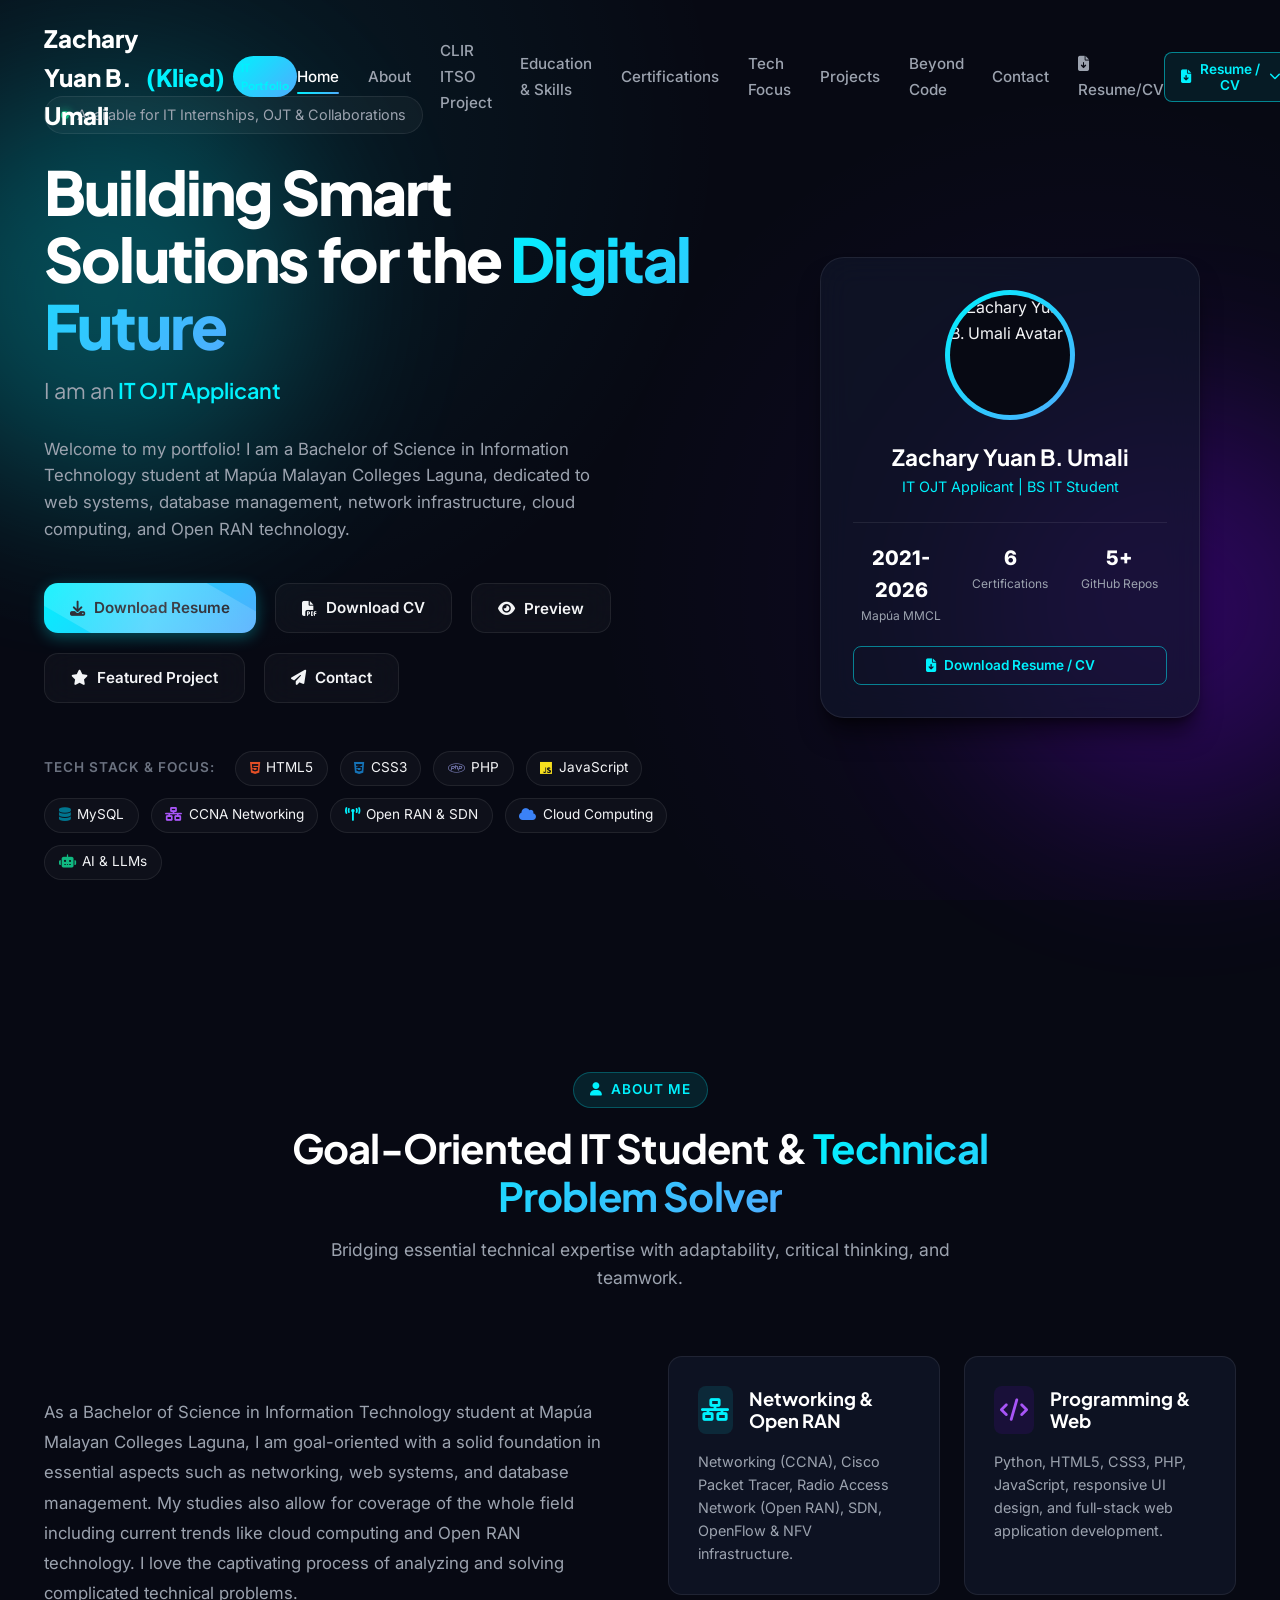
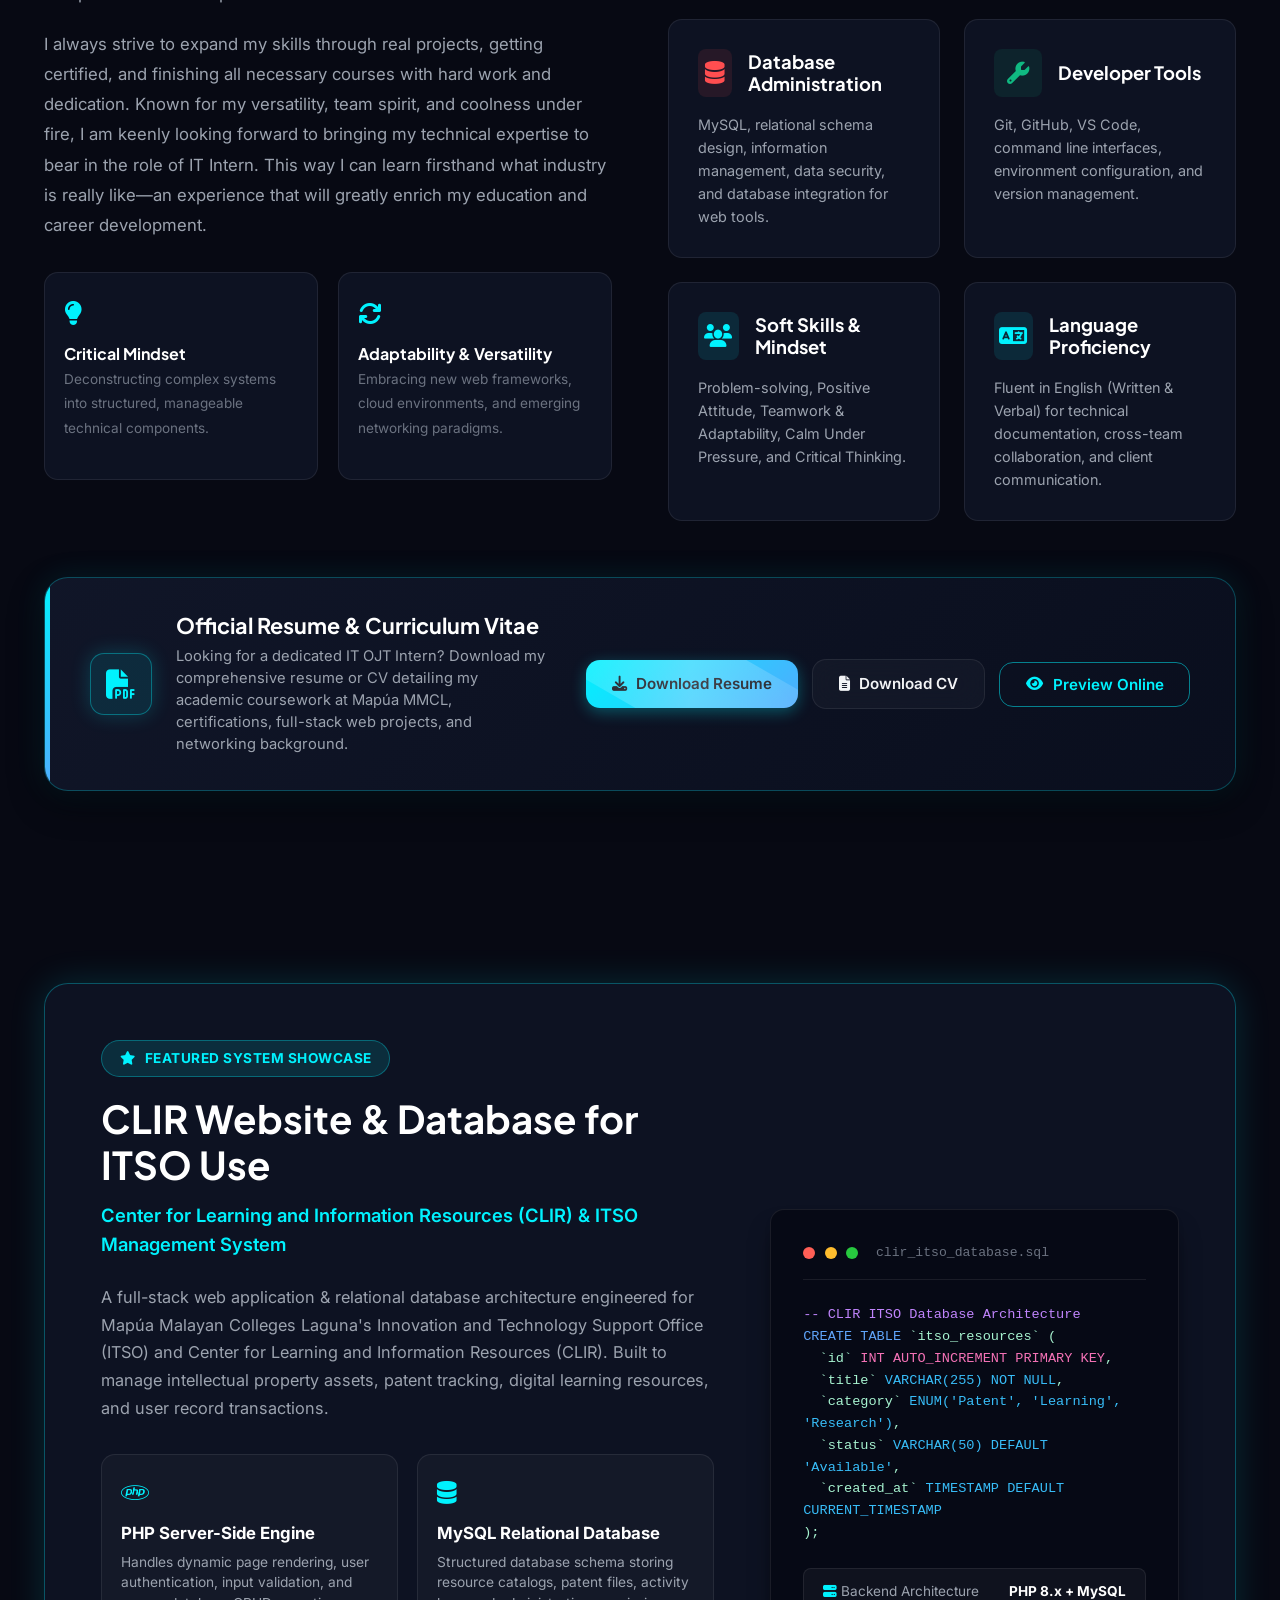
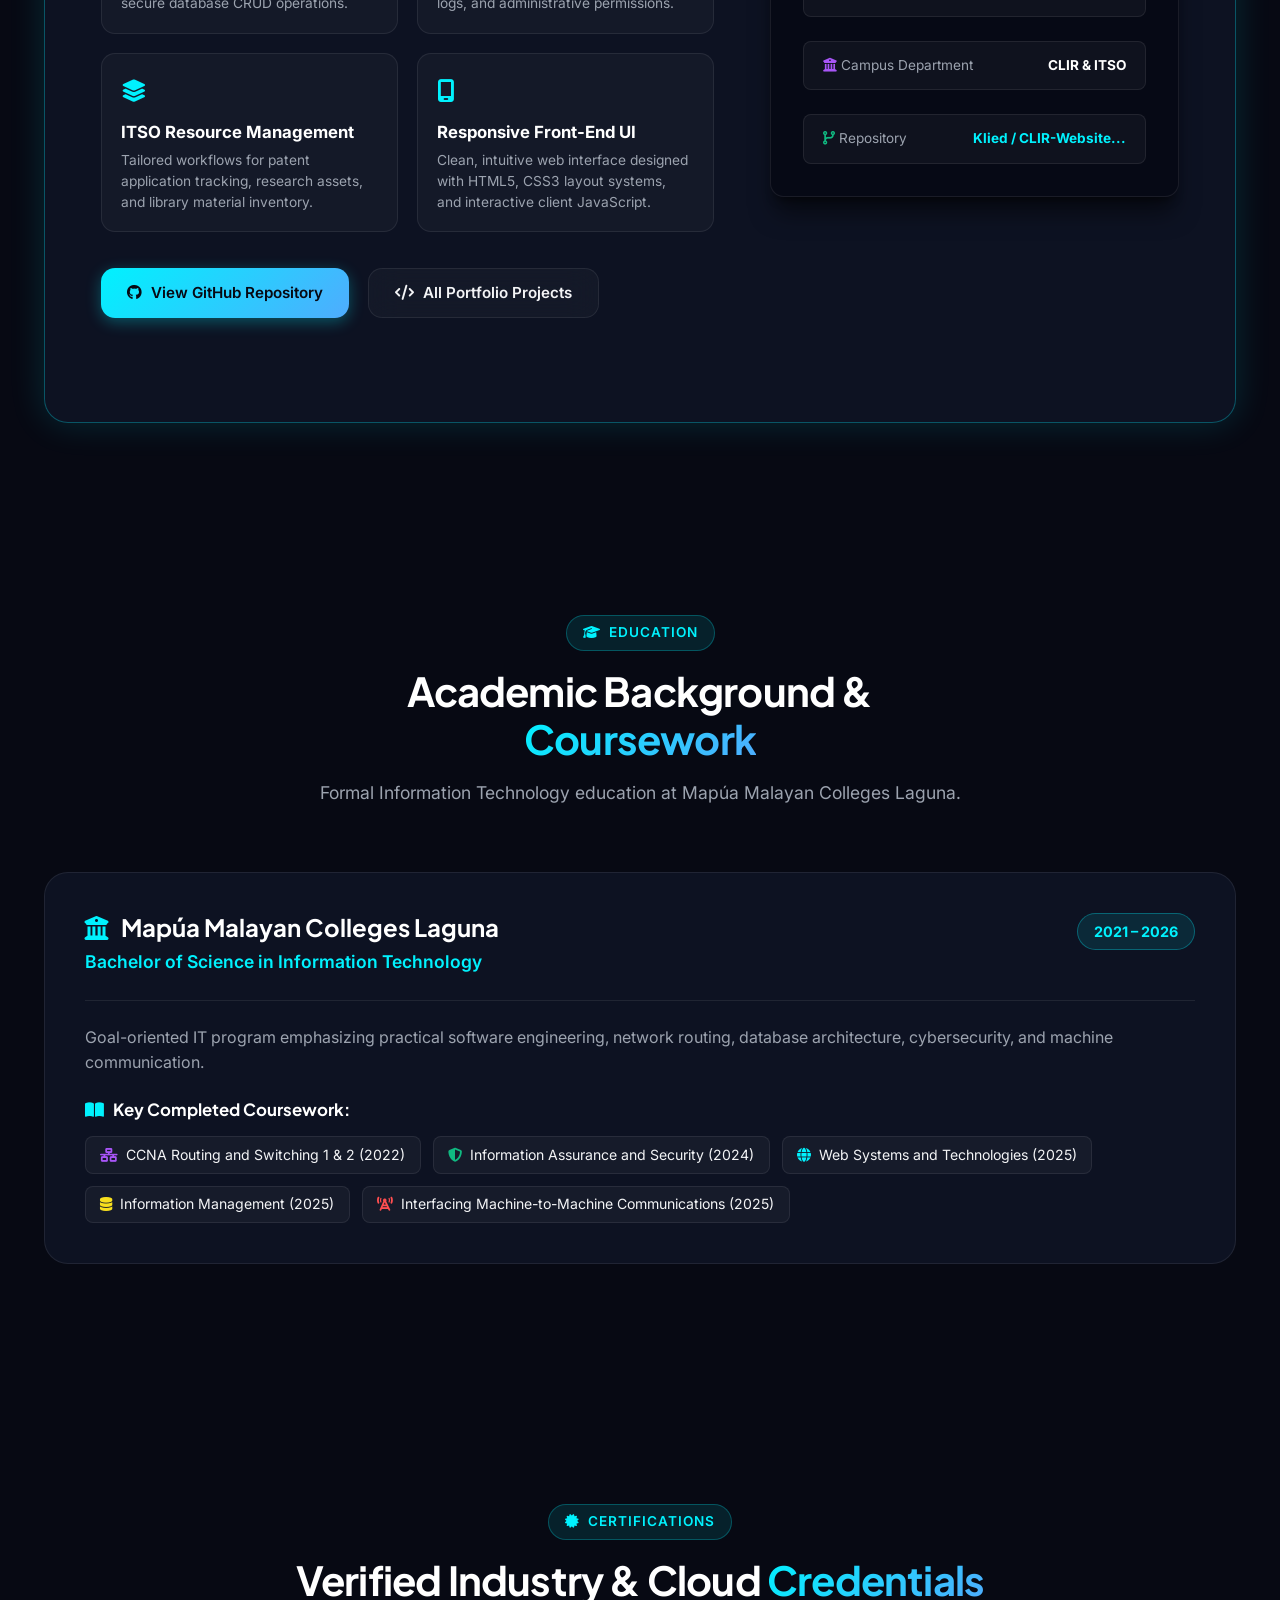
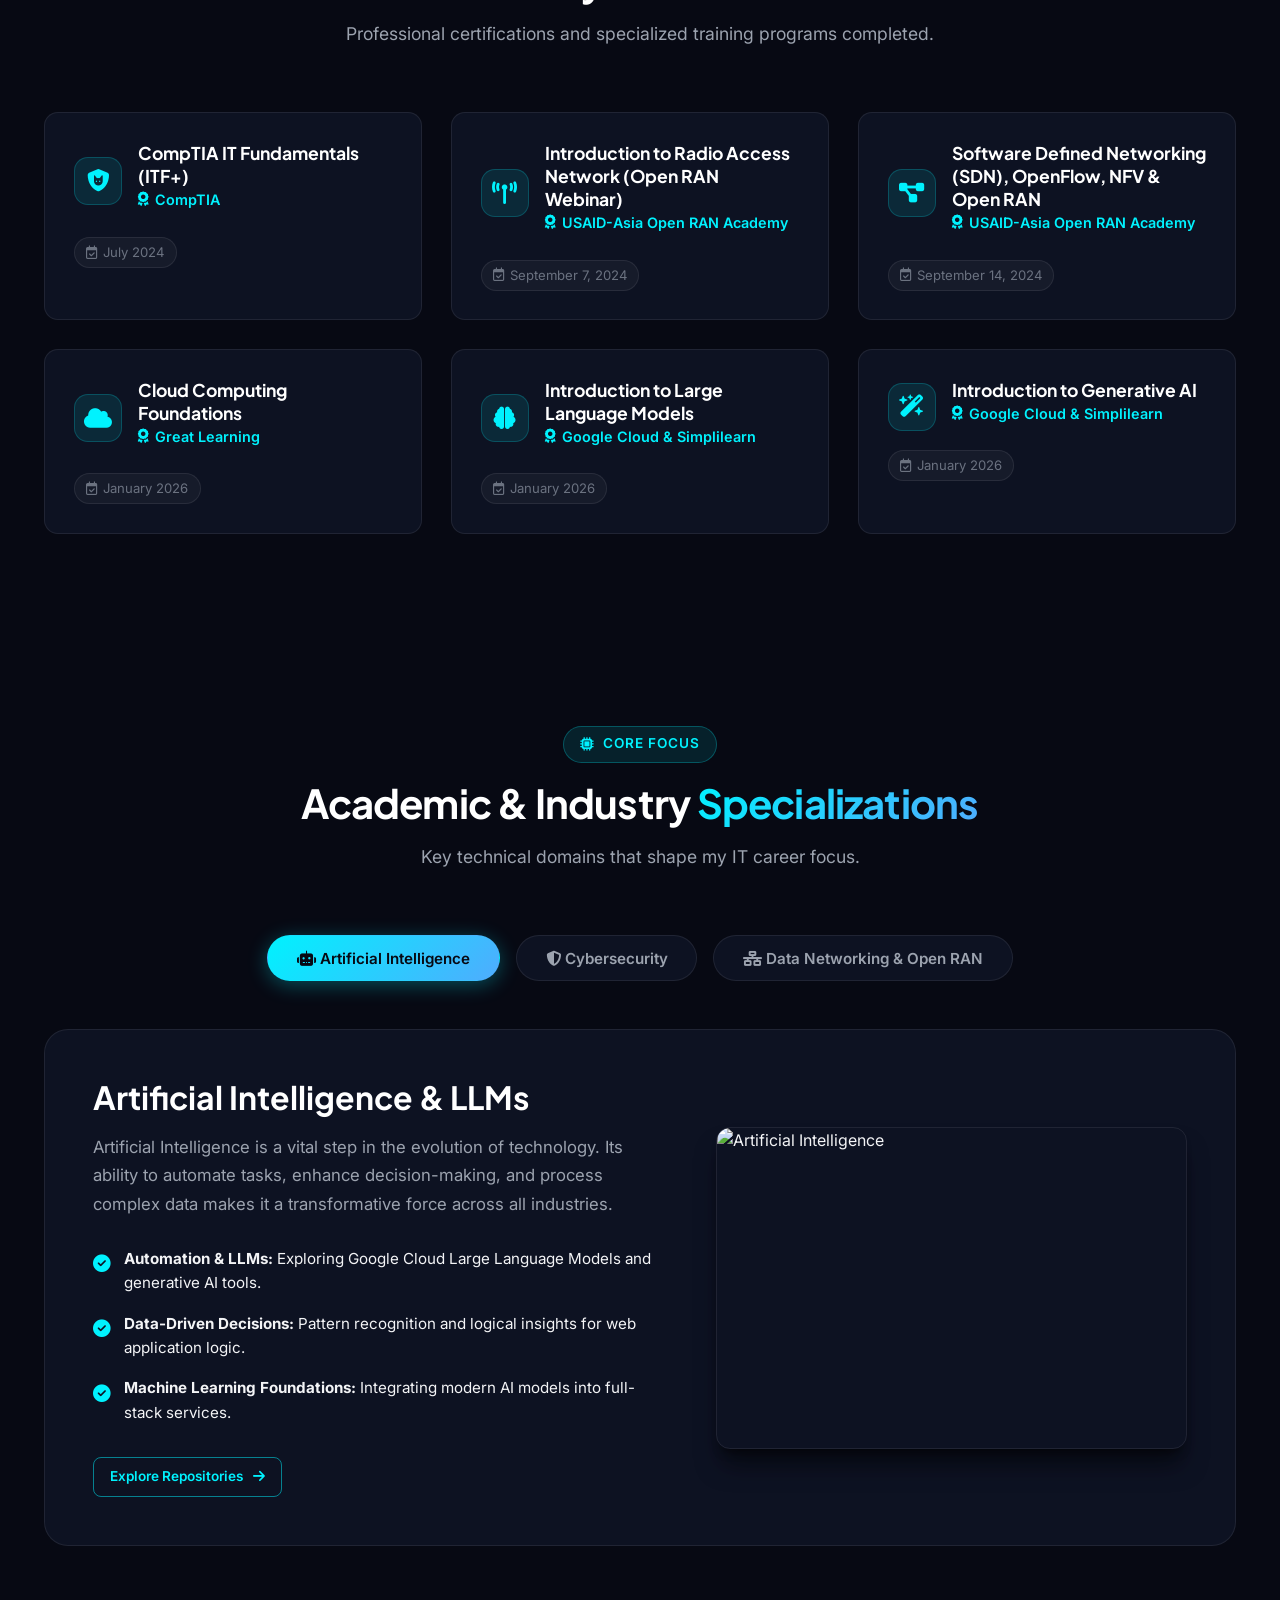
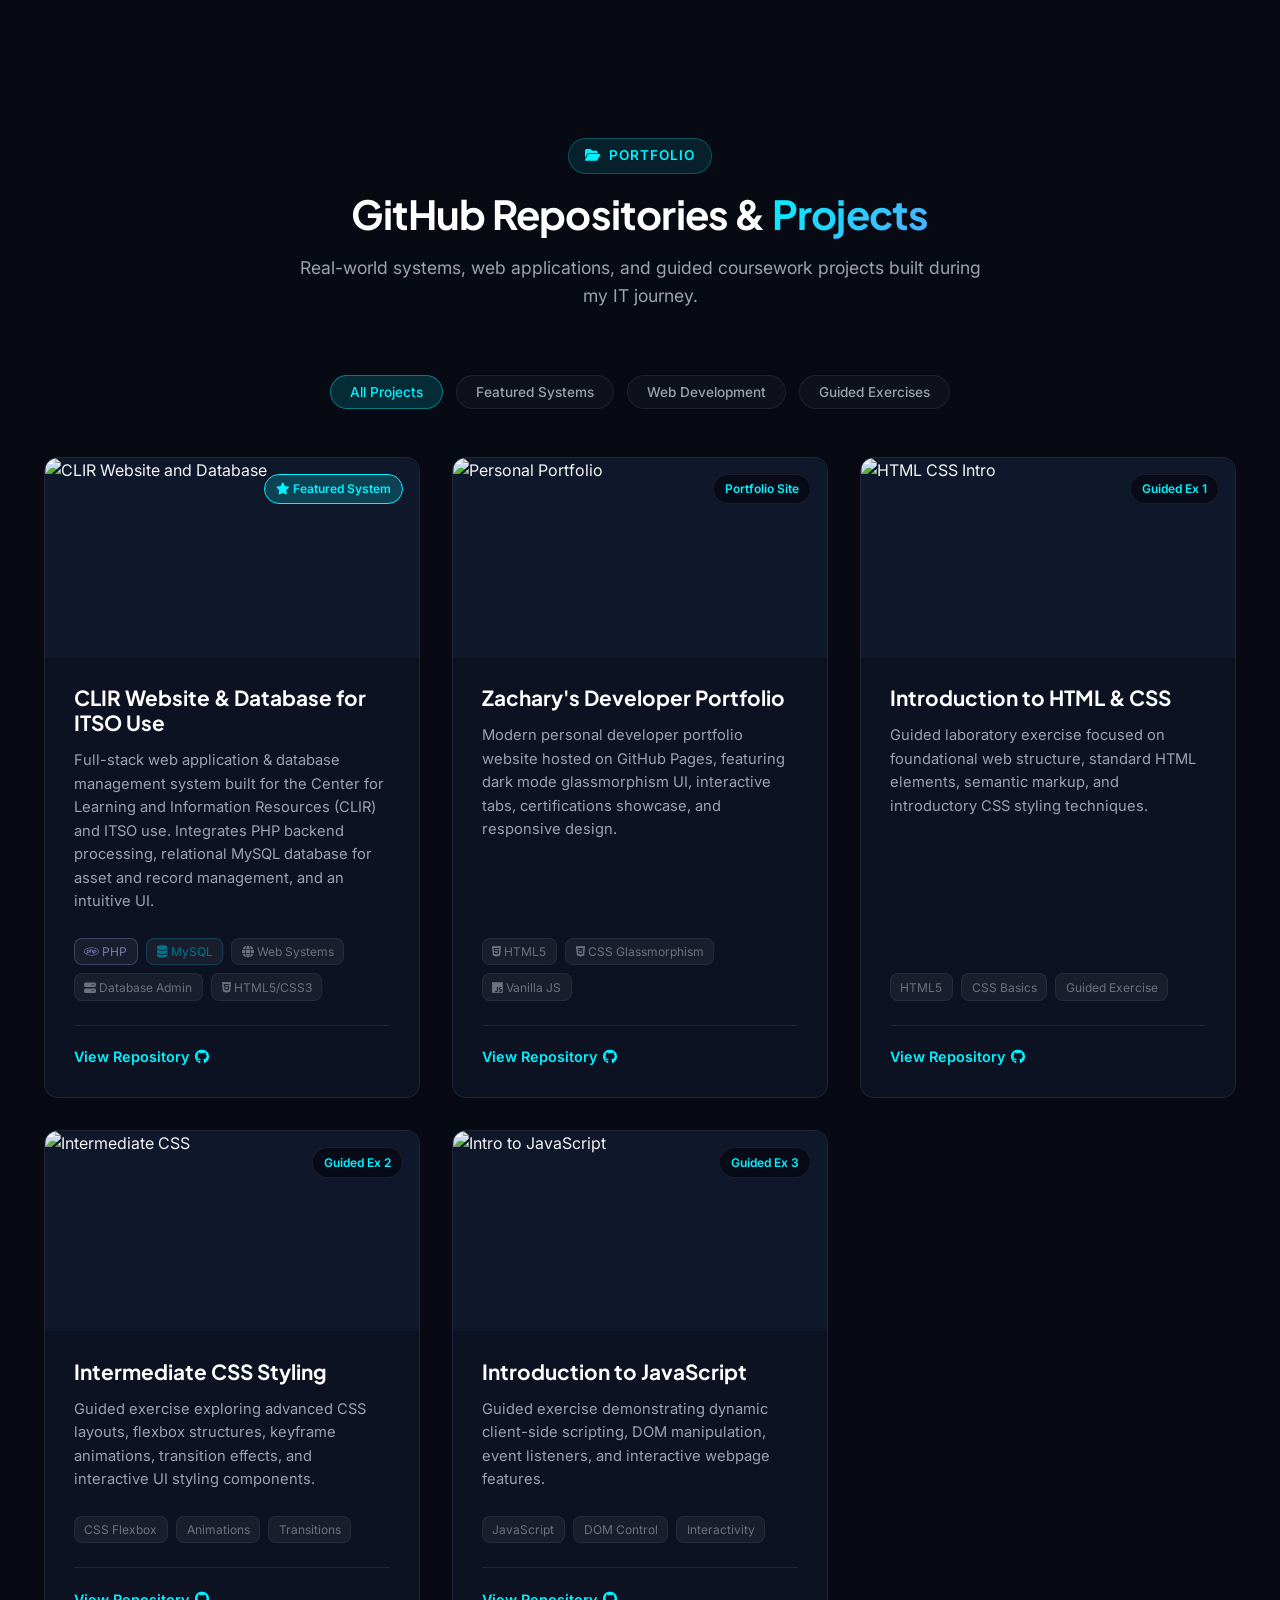
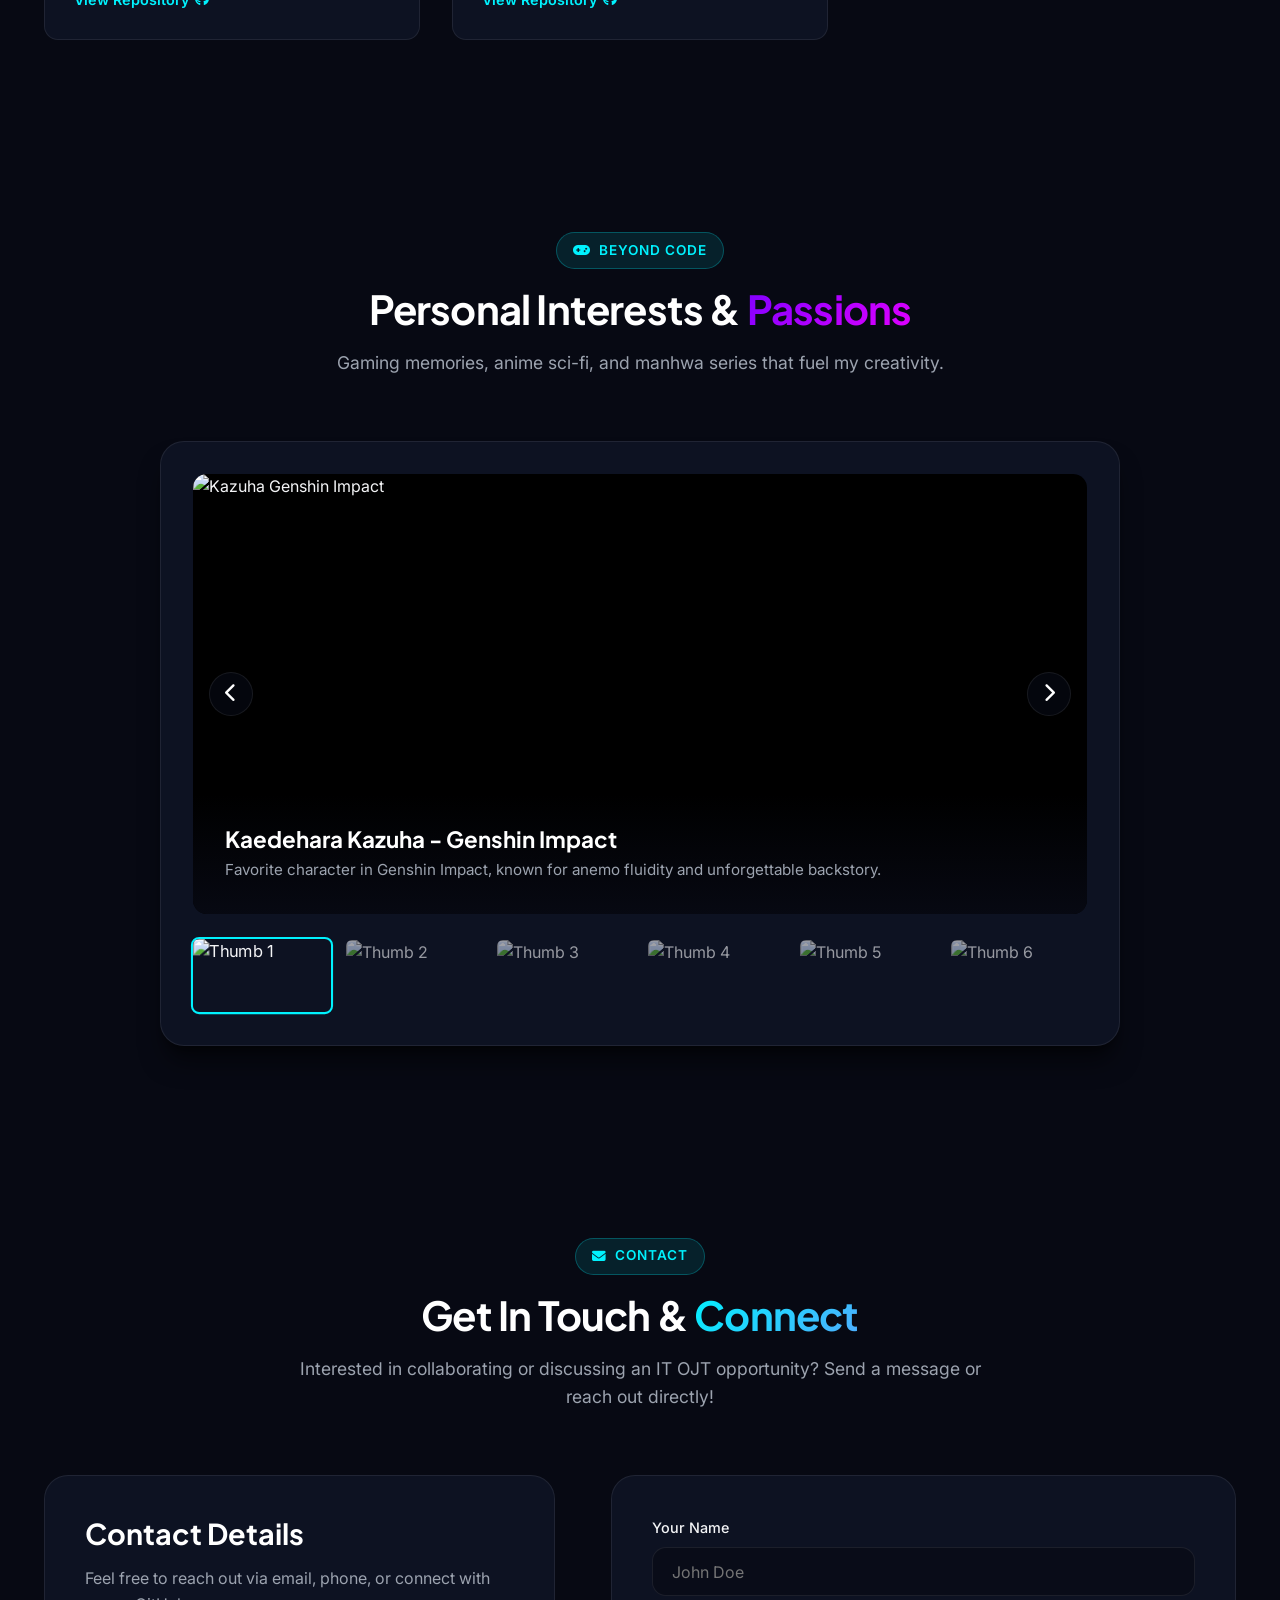
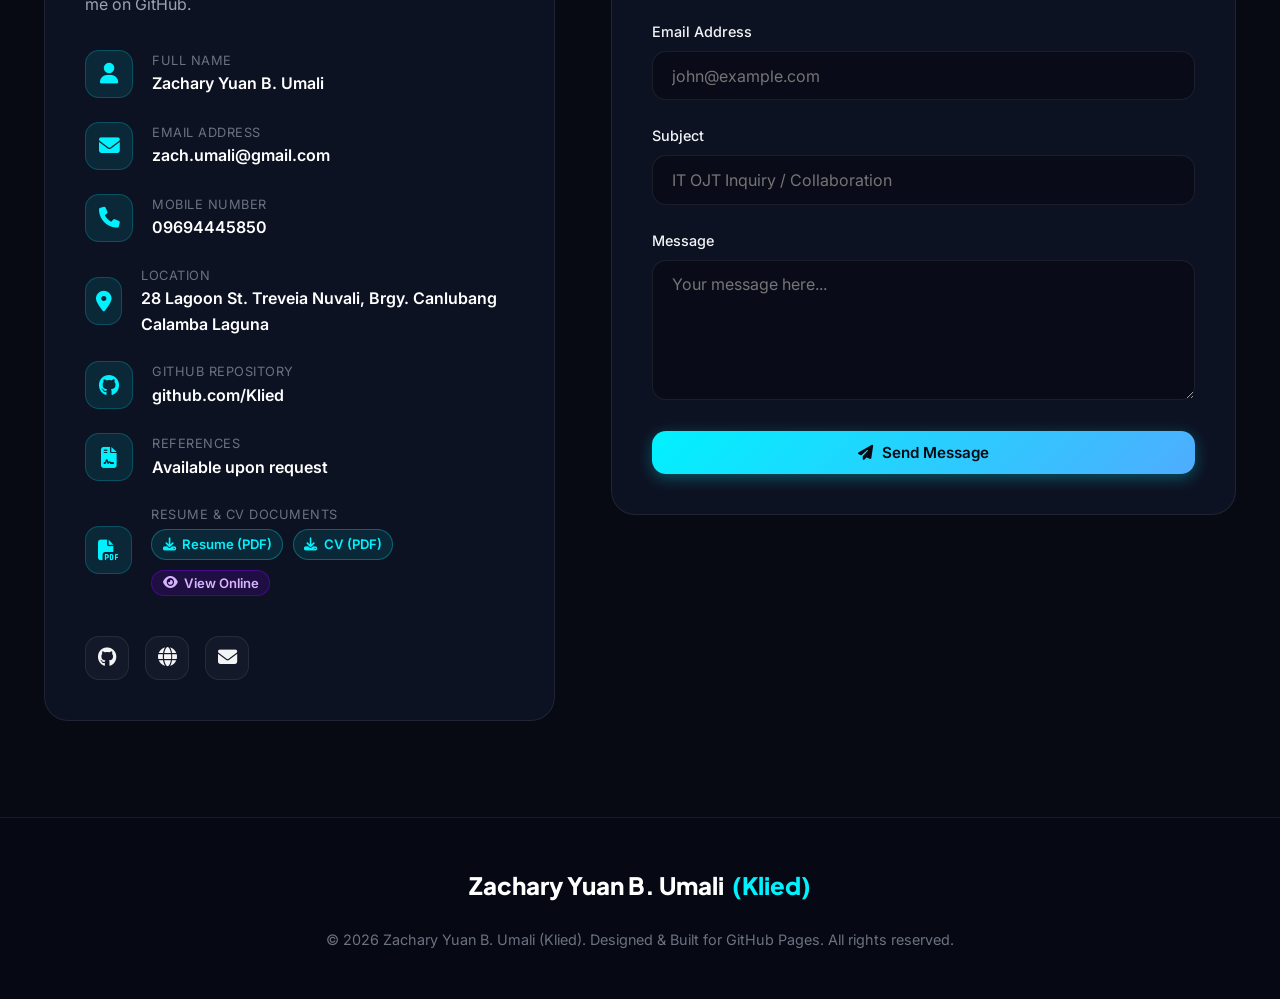
==== commit 9012ff5f: "commit" ====
--- a/index.html
+++ b/index.html
@@ -368,6 +368,391 @@
   padding: 0.5rem 1rem;
   font-size: 0.85rem;
   border-radius: var(--radius-sm);
+}
+
+/* RESUME & CV ENHANCEMENTS */
+.btn-glow {
+  position: relative;
+  overflow: hidden;
+}
+
+.btn-glow::after {
+  content: '';
+  position: absolute;
+  top: -50%;
+  left: -50%;
+  width: 200%;
+  height: 200%;
+  background: linear-gradient(60deg, transparent, rgba(255, 255, 255, 0.25), transparent);
+  transform: rotate(30deg);
+  animation: shineSweep 4s infinite;
+}
+
+@keyframes shineSweep {
+  0% { transform: translate(-100%, -100%) rotate(30deg); }
+  25%, 100% { transform: translate(100%, 100%) rotate(30deg); }
+}
+
+/* Navbar Resume Dropdown */
+.resume-dropdown {
+  position: relative;
+  display: inline-block;
+}
+
+.resume-dropdown-btn {
+  display: inline-flex;
+  align-items: center;
+  gap: 0.5rem;
+  cursor: pointer;
+  background: rgba(0, 242, 254, 0.08);
+  border: 1px solid rgba(0, 242, 254, 0.5);
+  color: var(--primary-cyan);
+  font-family: inherit;
+}
+
+.resume-dropdown-btn:hover {
+  background: rgba(0, 242, 254, 0.16);
+  box-shadow: var(--shadow-glow);
+  transform: translateY(-2px);
+}
+
+.resume-dropdown-btn .caret-icon {
+  font-size: 0.72rem;
+  transition: transform var(--transition-fast);
+}
+
+.resume-dropdown.open .resume-dropdown-btn .caret-icon {
+  transform: rotate(180deg);
+}
+
+.resume-dropdown-menu {
+  position: absolute;
+  top: calc(100% + 10px);
+  right: 0;
+  min-width: 275px;
+  background: rgba(11, 16, 32, 0.96);
+  backdrop-filter: var(--backdrop-blur);
+  -webkit-backdrop-filter: var(--backdrop-blur);
+  border: 1px solid rgba(0, 242, 254, 0.25);
+  border-radius: var(--radius-md);
+  padding: 0.6rem;
+  box-shadow: 0 15px 35px rgba(0, 0, 0, 0.65), 0 0 25px rgba(0, 242, 254, 0.15);
+  opacity: 0;
+  visibility: hidden;
+  transform: translateY(10px);
+  transition: all var(--transition-normal);
+  z-index: 1050;
+}
+
+.resume-dropdown:hover .resume-dropdown-menu,
+.resume-dropdown.open .resume-dropdown-menu {
+  opacity: 1;
+  visibility: visible;
+  transform: translateY(0);
+}
+
+.resume-dropdown-item {
+  display: flex;
+  align-items: center;
+  gap: 0.85rem;
+  padding: 0.7rem 0.9rem;
+  border-radius: var(--radius-sm);
+  color: var(--text-main);
+  text-decoration: none;
+  transition: all var(--transition-fast);
+  cursor: pointer;
+  background: transparent;
+  border: none;
+  width: 100%;
+  text-align: left;
+  font-family: inherit;
+}
+
+.resume-dropdown-item:hover {
+  background: rgba(0, 242, 254, 0.12);
+  color: #ffffff;
+  transform: translateX(4px);
+}
+
+.resume-dropdown-item i {
+  font-size: 1.15rem;
+  color: var(--primary-cyan);
+  width: 22px;
+  text-align: center;
+  flex-shrink: 0;
+}
+
+.resume-dropdown-text strong {
+  display: block;
+  font-size: 0.88rem;
+  font-weight: 600;
+  line-height: 1.25;
+  color: #ffffff;
+}
+
+.resume-dropdown-text span {
+  font-size: 0.75rem;
+  color: var(--text-muted);
+  display: block;
+  margin-top: 2px;
+}
+
+.resume-dropdown-divider {
+  height: 1px;
+  background: var(--border-glass);
+  margin: 0.4rem 0.5rem;
+}
+
+/* Hero card resume action */
+.hero-card-resume-btn {
+  width: 100%;
+  margin-top: 1.25rem;
+  justify-content: center;
+  gap: 0.5rem;
+}
+
+/* Resume CTA Banner in About Section */
+.resume-cta-banner {
+  margin-top: 3.5rem;
+  background: linear-gradient(135deg, rgba(18, 24, 43, 0.9) 0%, rgba(10, 15, 30, 0.95) 100%);
+  border: 1px solid rgba(0, 242, 254, 0.25);
+  border-radius: var(--radius-lg);
+  padding: 2.2rem 2.8rem;
+  display: flex;
+  align-items: center;
+  justify-content: space-between;
+  gap: 2.5rem;
+  box-shadow: 0 12px 35px rgba(0, 0, 0, 0.45), 0 0 30px rgba(0, 242, 254, 0.1);
+  position: relative;
+  overflow: hidden;
+}
+
+.resume-cta-banner::before {
+  content: '';
+  position: absolute;
+  top: 0;
+  left: 0;
+  width: 5px;
+  height: 100%;
+  background: var(--gradient-primary);
+}
+
+.resume-cta-info {
+  display: flex;
+  align-items: center;
+  gap: 1.5rem;
+}
+
+.resume-cta-icon {
+  width: 62px;
+  height: 62px;
+  border-radius: var(--radius-md);
+  background: rgba(0, 242, 254, 0.1);
+  border: 1px solid rgba(0, 242, 254, 0.35);
+  display: flex;
+  align-items: center;
+  justify-content: center;
+  font-size: 1.85rem;
+  color: var(--primary-cyan);
+  flex-shrink: 0;
+  box-shadow: 0 0 20px rgba(0, 242, 254, 0.2);
+}
+
+.resume-cta-title {
+  font-size: 1.35rem;
+  font-weight: 700;
+  color: #ffffff;
+  margin-bottom: 0.35rem;
+}
+
+.resume-cta-desc {
+  font-size: 0.92rem;
+  color: var(--text-muted);
+  max-width: 580px;
+  line-height: 1.5;
+}
+
+.resume-cta-actions {
+  display: flex;
+  align-items: center;
+  gap: 0.9rem;
+  flex-wrap: wrap;
+  flex-shrink: 0;
+}
+
+/* Contact Details Resume Links */
+.contact-resume-links {
+  display: flex;
+  align-items: center;
+  gap: 0.6rem;
+  flex-wrap: wrap;
+  margin-top: 0.2rem;
+}
+
+.contact-resume-pill {
+  display: inline-flex;
+  align-items: center;
+  gap: 0.4rem;
+  padding: 0.25rem 0.65rem;
+  background: rgba(0, 242, 254, 0.1);
+  border: 1px solid rgba(0, 242, 254, 0.3);
+  border-radius: var(--radius-full);
+  color: var(--primary-cyan);
+  font-size: 0.82rem;
+  font-weight: 600;
+  transition: all var(--transition-fast);
+}
+
+.contact-resume-pill:hover {
+  background: var(--gradient-primary);
+  color: #070913;
+  border-color: transparent;
+  transform: translateY(-2px);
+}
+
+/* RESUME PREVIEW MODAL */
+.resume-modal {
+  position: fixed;
+  top: 0;
+  left: 0;
+  width: 100%;
+  height: 100%;
+  z-index: 2000;
+  display: none;
+  align-items: center;
+  justify-content: center;
+  padding: 1.5rem;
+}
+
+.resume-modal.active {
+  display: flex;
+  animation: modalFadeIn 0.3s ease forwards;
+}
+
+@keyframes modalFadeIn {
+  from { opacity: 0; }
+  to { opacity: 1; }
+}
+
+.resume-modal-backdrop {
+  position: absolute;
+  top: 0;
+  left: 0;
+  width: 100%;
+  height: 100%;
+  background: rgba(5, 7, 15, 0.85);
+  backdrop-filter: blur(10px);
+  -webkit-backdrop-filter: blur(10px);
+}
+
+.resume-modal-dialog {
+  position: relative;
+  z-index: 2001;
+  width: 100%;
+  max-width: 960px;
+  height: 90vh;
+  background: #0d1222;
+  border: 1px solid rgba(0, 242, 254, 0.3);
+  border-radius: var(--radius-lg);
+  box-shadow: 0 25px 60px rgba(0, 0, 0, 0.8), 0 0 40px rgba(0, 242, 254, 0.2);
+  display: flex;
+  flex-direction: column;
+  overflow: hidden;
+  animation: modalZoomIn 0.3s cubic-bezier(0.175, 0.885, 0.32, 1.275) forwards;
+}
+
+@keyframes modalZoomIn {
+  from { transform: scale(0.92); opacity: 0; }
+  to { transform: scale(1); opacity: 1; }
+}
+
+.resume-modal-header {
+  display: flex;
+  align-items: center;
+  justify-content: space-between;
+  padding: 1.1rem 1.6rem;
+  background: rgba(18, 24, 43, 0.95);
+  border-bottom: 1px solid var(--border-glass);
+  gap: 1rem;
+}
+
+.resume-modal-title-group {
+  display: flex;
+  align-items: center;
+  gap: 1rem;
+}
+
+.resume-modal-icon {
+  width: 42px;
+  height: 42px;
+  border-radius: var(--radius-sm);
+  background: rgba(0, 242, 254, 0.12);
+  border: 1px solid rgba(0, 242, 254, 0.3);
+  display: flex;
+  align-items: center;
+  justify-content: center;
+  color: var(--primary-cyan);
+  font-size: 1.25rem;
+}
+
+.resume-modal-title {
+  font-size: 1.15rem;
+  font-weight: 700;
+  color: #ffffff;
+  margin-bottom: 0.15rem;
+}
+
+.resume-modal-subtitle {
+  font-size: 0.8rem;
+  color: var(--text-muted);
+}
+
+.resume-modal-actions {
+  display: flex;
+  align-items: center;
+  gap: 0.6rem;
+}
+
+.modal-tool-btn,
+.modal-close-btn {
+  width: 38px;
+  height: 38px;
+  border-radius: var(--radius-sm);
+  background: rgba(255, 255, 255, 0.05);
+  border: 1px solid var(--border-glass);
+  color: var(--text-main);
+  display: inline-flex;
+  align-items: center;
+  justify-content: center;
+  cursor: pointer;
+  transition: all var(--transition-fast);
+  font-size: 0.95rem;
+}
+
+.modal-tool-btn:hover {
+  background: rgba(0, 242, 254, 0.15);
+  color: var(--primary-cyan);
+  border-color: rgba(0, 242, 254, 0.4);
+}
+
+.modal-close-btn:hover {
+  background: rgba(255, 78, 80, 0.2);
+  color: #ff4e50;
+  border-color: rgba(255, 78, 80, 0.4);
+}
+
+.resume-modal-body {
+  flex: 1;
+  background: #1e2436;
+  position: relative;
+  overflow: hidden;
+}
+
+.resume-modal-body iframe {
+  width: 100%;
+  height: 100%;
+  border: none;
+  display: block;
 }
 
 /* HERO SECTION */
@@ -1648,6 +2033,51 @@
   .thumbnails-row {
     grid-template-columns: repeat(3, 1fr);
   }
+
+  .resume-cta-banner {
+    flex-direction: column;
+    align-items: flex-start;
+    padding: 1.8rem 1.5rem;
+    gap: 1.5rem;
+  }
+
+  .resume-cta-info {
+    flex-direction: column;
+    align-items: flex-start;
+    gap: 1rem;
+  }
+
+  .resume-cta-actions {
+    width: 100%;
+  }
+
+  .resume-cta-actions .btn {
+    flex: 1;
+    min-width: 140px;
+    justify-content: center;
+  }
+
+  .resume-dropdown-menu {
+    right: auto;
+    left: 0;
+  }
+
+  .resume-modal-dialog {
+    height: 94vh;
+    padding: 0;
+  }
+
+  .resume-modal-header {
+    flex-direction: column;
+    align-items: flex-start;
+    gap: 0.8rem;
+    padding: 1rem;
+  }
+
+  .resume-modal-actions {
+    width: 100%;
+    justify-content: space-between;
+  }
 }
   </style>
 </head>
@@ -1675,9 +2105,41 @@
         <li><a href="#projects" class="nav-link">Projects</a></li>
         <li><a href="#hobbies" class="nav-link">Beyond Code</a></li>
         <li><a href="#contact" class="nav-link">Contact</a></li>
+        <li><a href="assets/Zachary_Yuan_Umali_Resume.pdf" download="Zachary_Yuan_Umali_Resume.pdf" class="nav-link"><i class="fa-solid fa-file-arrow-down"></i> Resume/CV</a></li>
       </ul>
 
       <div class="nav-actions">
+        <!-- Resume & CV Dropdown -->
+        <div class="resume-dropdown" id="navResumeDropdown">
+          <button type="button" class="btn btn-outline btn-sm resume-dropdown-btn" id="resumeNavBtn" aria-expanded="false" aria-haspopup="true">
+            <i class="fa-solid fa-file-arrow-down"></i> Resume / CV <i class="fa-solid fa-chevron-down caret-icon"></i>
+          </button>
+          <div class="resume-dropdown-menu" id="resumeNavMenu">
+            <a href="assets/Zachary_Yuan_Umali_Resume.pdf" download="Zachary_Yuan_Umali_Resume.pdf" class="resume-dropdown-item">
+              <i class="fa-solid fa-file-pdf"></i>
+              <div class="resume-dropdown-text">
+                <strong>Download Resume</strong>
+                <span>Official PDF (IT OJT Applicant)</span>
+              </div>
+            </a>
+            <a href="assets/Zachary_Yuan_Umali_CV.pdf" download="Zachary_Yuan_Umali_CV.pdf" class="resume-dropdown-item">
+              <i class="fa-solid fa-file-lines"></i>
+              <div class="resume-dropdown-text">
+                <strong>Download CV</strong>
+                <span>Curriculum Vitae (PDF)</span>
+              </div>
+            </a>
+            <div class="resume-dropdown-divider"></div>
+            <button type="button" class="resume-dropdown-item open-preview-btn" data-doc-title="Zachary Yuan B. Umali - Resume & CV">
+              <i class="fa-solid fa-eye"></i>
+              <div class="resume-dropdown-text">
+                <strong>Preview Document</strong>
+                <span>Interactive In-Browser Viewer</span>
+              </div>
+            </button>
+          </div>
+        </div>
+
         <a href="https://github.com/Klied" target="_blank" rel="noopener" class="btn btn-outline btn-sm">
           <i class="fa-brands fa-github"></i> GitHub
         </a>
@@ -1710,11 +2172,20 @@
         </p>
 
         <div class="hero-buttons">
-          <a href="#clir-spotlight" class="btn btn-primary">
-            <i class="fa-solid fa-star"></i> Featured CLIR Project
+          <a href="assets/Zachary_Yuan_Umali_Resume.pdf" download="Zachary_Yuan_Umali_Resume.pdf" class="btn btn-primary btn-glow" id="heroDownloadResumeBtn">
+            <i class="fa-solid fa-download"></i> Download Resume
+          </a>
+          <a href="assets/Zachary_Yuan_Umali_CV.pdf" download="Zachary_Yuan_Umali_CV.pdf" class="btn btn-secondary" id="heroDownloadCvBtn">
+            <i class="fa-solid fa-file-pdf"></i> Download CV
+          </a>
+          <button type="button" class="btn btn-secondary open-preview-btn" title="Preview Resume & CV">
+            <i class="fa-solid fa-eye"></i> Preview
+          </button>
+          <a href="#clir-spotlight" class="btn btn-secondary">
+            <i class="fa-solid fa-star"></i> Featured Project
           </a>
           <a href="#contact" class="btn btn-secondary">
-            <i class="fa-solid fa-paper-plane"></i> Get in Touch
+            <i class="fa-solid fa-paper-plane"></i> Contact
           </a>
         </div>
 
@@ -1755,6 +2226,10 @@
               <div class="stat-label">GitHub Repos</div>
             </div>
           </div>
+
+          <a href="assets/Zachary_Yuan_Umali_Resume.pdf" download="Zachary_Yuan_Umali_Resume.pdf" class="btn btn-outline btn-sm hero-card-resume-btn">
+            <i class="fa-solid fa-file-arrow-down"></i> Download Resume / CV
+          </a>
         </div>
       </div>
     </div>
@@ -1860,6 +2335,32 @@
           </div>
         </div>
       </div>
+
+      <!-- Downloadable Resume & CV Showcase Banner -->
+      <div class="resume-cta-banner">
+        <div class="resume-cta-info">
+          <div class="resume-cta-icon">
+            <i class="fa-solid fa-file-pdf"></i>
+          </div>
+          <div>
+            <h3 class="resume-cta-title">Official Resume & Curriculum Vitae</h3>
+            <p class="resume-cta-desc">
+              Looking for a dedicated IT OJT Intern? Download my comprehensive resume or CV detailing my academic coursework at Mapúa MMCL, certifications, full-stack web projects, and networking background.
+            </p>
+          </div>
+        </div>
+        <div class="resume-cta-actions">
+          <a href="assets/Zachary_Yuan_Umali_Resume.pdf" download="Zachary_Yuan_Umali_Resume.pdf" class="btn btn-primary btn-glow">
+            <i class="fa-solid fa-download"></i> Download Resume
+          </a>
+          <a href="assets/Zachary_Yuan_Umali_CV.pdf" download="Zachary_Yuan_Umali_CV.pdf" class="btn btn-secondary">
+            <i class="fa-solid fa-file-lines"></i> Download CV
+          </a>
+          <button type="button" class="btn btn-outline open-preview-btn">
+            <i class="fa-solid fa-eye"></i> Preview Online
+          </button>
+        </div>
+      </div>
     </div>
   </section>
 
@@ -2513,6 +3014,24 @@
                 <div class="contact-text-value">Available upon request</div>
               </div>
             </div>
+
+            <div class="contact-item">
+              <div class="contact-icon"><i class="fa-solid fa-file-pdf"></i></div>
+              <div>
+                <div class="contact-text-label">Resume & CV Documents</div>
+                <div class="contact-resume-links">
+                  <a href="assets/Zachary_Yuan_Umali_Resume.pdf" download="Zachary_Yuan_Umali_Resume.pdf" class="contact-resume-pill">
+                    <i class="fa-solid fa-download"></i> Resume (PDF)
+                  </a>
+                  <a href="assets/Zachary_Yuan_Umali_CV.pdf" download="Zachary_Yuan_Umali_CV.pdf" class="contact-resume-pill">
+                    <i class="fa-solid fa-download"></i> CV (PDF)
+                  </a>
+                  <button type="button" class="contact-resume-pill open-preview-btn" style="cursor: pointer; background: rgba(127, 0, 255, 0.15); border-color: rgba(127, 0, 255, 0.4); color: #d8b4fe;">
+                    <i class="fa-solid fa-eye"></i> View Online
+                  </button>
+                </div>
+              </div>
+            </div>
           </div>
 
           <div class="social-links">
@@ -2577,6 +3096,39 @@
     <i class="fa-solid fa-arrow-up"></i>
   </div>
 
+  <!-- RESUME & CV PREVIEW MODAL -->
+  <div id="resumePreviewModal" class="resume-modal" aria-hidden="true" role="dialog" aria-labelledby="resumeModalTitle">
+    <div class="resume-modal-backdrop" id="resumeModalBackdrop"></div>
+    <div class="resume-modal-dialog">
+      <div class="resume-modal-header">
+        <div class="resume-modal-title-group">
+          <div class="resume-modal-icon"><i class="fa-solid fa-file-pdf"></i></div>
+          <div>
+            <h3 id="resumeModalTitle" class="resume-modal-title">Zachary Yuan B. Umali - Resume & CV</h3>
+            <span class="resume-modal-subtitle">IT OJT Applicant • Mapúa Malayan Colleges Laguna</span>
+          </div>
+        </div>
+        <div class="resume-modal-actions">
+          <a href="assets/Zachary_Yuan_Umali_Resume.pdf" download="Zachary_Yuan_Umali_Resume.pdf" class="btn btn-primary btn-sm" id="modalDownloadResume">
+            <i class="fa-solid fa-download"></i> Resume
+          </a>
+          <a href="assets/Zachary_Yuan_Umali_CV.pdf" download="Zachary_Yuan_Umali_CV.pdf" class="btn btn-secondary btn-sm" id="modalDownloadCV">
+            <i class="fa-solid fa-download"></i> CV
+          </a>
+          <a href="assets/Zachary_Yuan_Umali_Resume.pdf" target="_blank" rel="noopener" class="modal-tool-btn" title="Open in New Tab" aria-label="Open in New Tab">
+            <i class="fa-solid fa-arrow-up-right-from-square"></i>
+          </a>
+          <button type="button" class="modal-close-btn" id="closeResumeModalBtn" aria-label="Close Preview">
+            <i class="fa-solid fa-xmark"></i>
+          </button>
+        </div>
+      </div>
+      <div class="resume-modal-body">
+        <iframe id="resumeModalIframe" src="assets/Zachary_Yuan_Umali_Resume.pdf" title="Resume Document Preview"></iframe>
+      </div>
+    </div>
+  </div>
+
   <!-- Embedded Interactive JavaScript Logic -->
   <script>
 document.addEventListener('DOMContentLoaded', () => {
@@ -2588,6 +3140,7 @@
   initContactForm();
   initBackToTop();
   initScrollSpy();
+  initResumeFeatures();
 });
 
 /* 1. NAVBAR & MOBILE MENU */
@@ -2836,6 +3389,70 @@
     });
   });
 }
+
+/* 9. RESUME & CV INTERACTION & PREVIEW MODAL */
+function initResumeFeatures() {
+  const resumeNavDropdown = document.getElementById('navResumeDropdown');
+  const resumeNavBtn = document.getElementById('resumeNavBtn');
+  const modal = document.getElementById('resumePreviewModal');
+  const modalBackdrop = document.getElementById('resumeModalBackdrop');
+  const modalCloseBtn = document.getElementById('closeResumeModalBtn');
+  const previewBtns = document.querySelectorAll('.open-preview-btn');
+
+  // Nav Dropdown toggle on click
+  if (resumeNavBtn && resumeNavDropdown) {
+    resumeNavBtn.addEventListener('click', (e) => {
+      e.stopPropagation();
+      const isOpen = resumeNavDropdown.classList.toggle('open');
+      resumeNavBtn.setAttribute('aria-expanded', isOpen);
+    });
+
+    // Close dropdown when clicking outside
+    document.addEventListener('click', (e) => {
+      if (!resumeNavDropdown.contains(e.target)) {
+        resumeNavDropdown.classList.remove('open');
+        resumeNavBtn.setAttribute('aria-expanded', 'false');
+      }
+    });
+  }
+
+  // Open Preview Modal
+  function openModal() {
+    if (!modal) return;
+    modal.classList.add('active');
+    modal.setAttribute('aria-hidden', 'false');
+    document.body.style.overflow = 'hidden';
+    if (resumeNavDropdown) {
+      resumeNavDropdown.classList.remove('open');
+      if (resumeNavBtn) resumeNavBtn.setAttribute('aria-expanded', 'false');
+    }
+  }
+
+  // Close Preview Modal
+  function closeModal() {
+    if (!modal) return;
+    modal.classList.remove('active');
+    modal.setAttribute('aria-hidden', 'true');
+    document.body.style.overflow = '';
+  }
+
+  previewBtns.forEach(btn => {
+    btn.addEventListener('click', (e) => {
+      e.preventDefault();
+      openModal();
+    });
+  });
+
+  if (modalCloseBtn) modalCloseBtn.addEventListener('click', closeModal);
+  if (modalBackdrop) modalBackdrop.addEventListener('click', closeModal);
+
+  // Close on Escape key
+  document.addEventListener('keydown', (e) => {
+    if (e.key === 'Escape' && modal && modal.classList.contains('active')) {
+      closeModal();
+    }
+  });
+}
   </script>
 </body>
 </html>
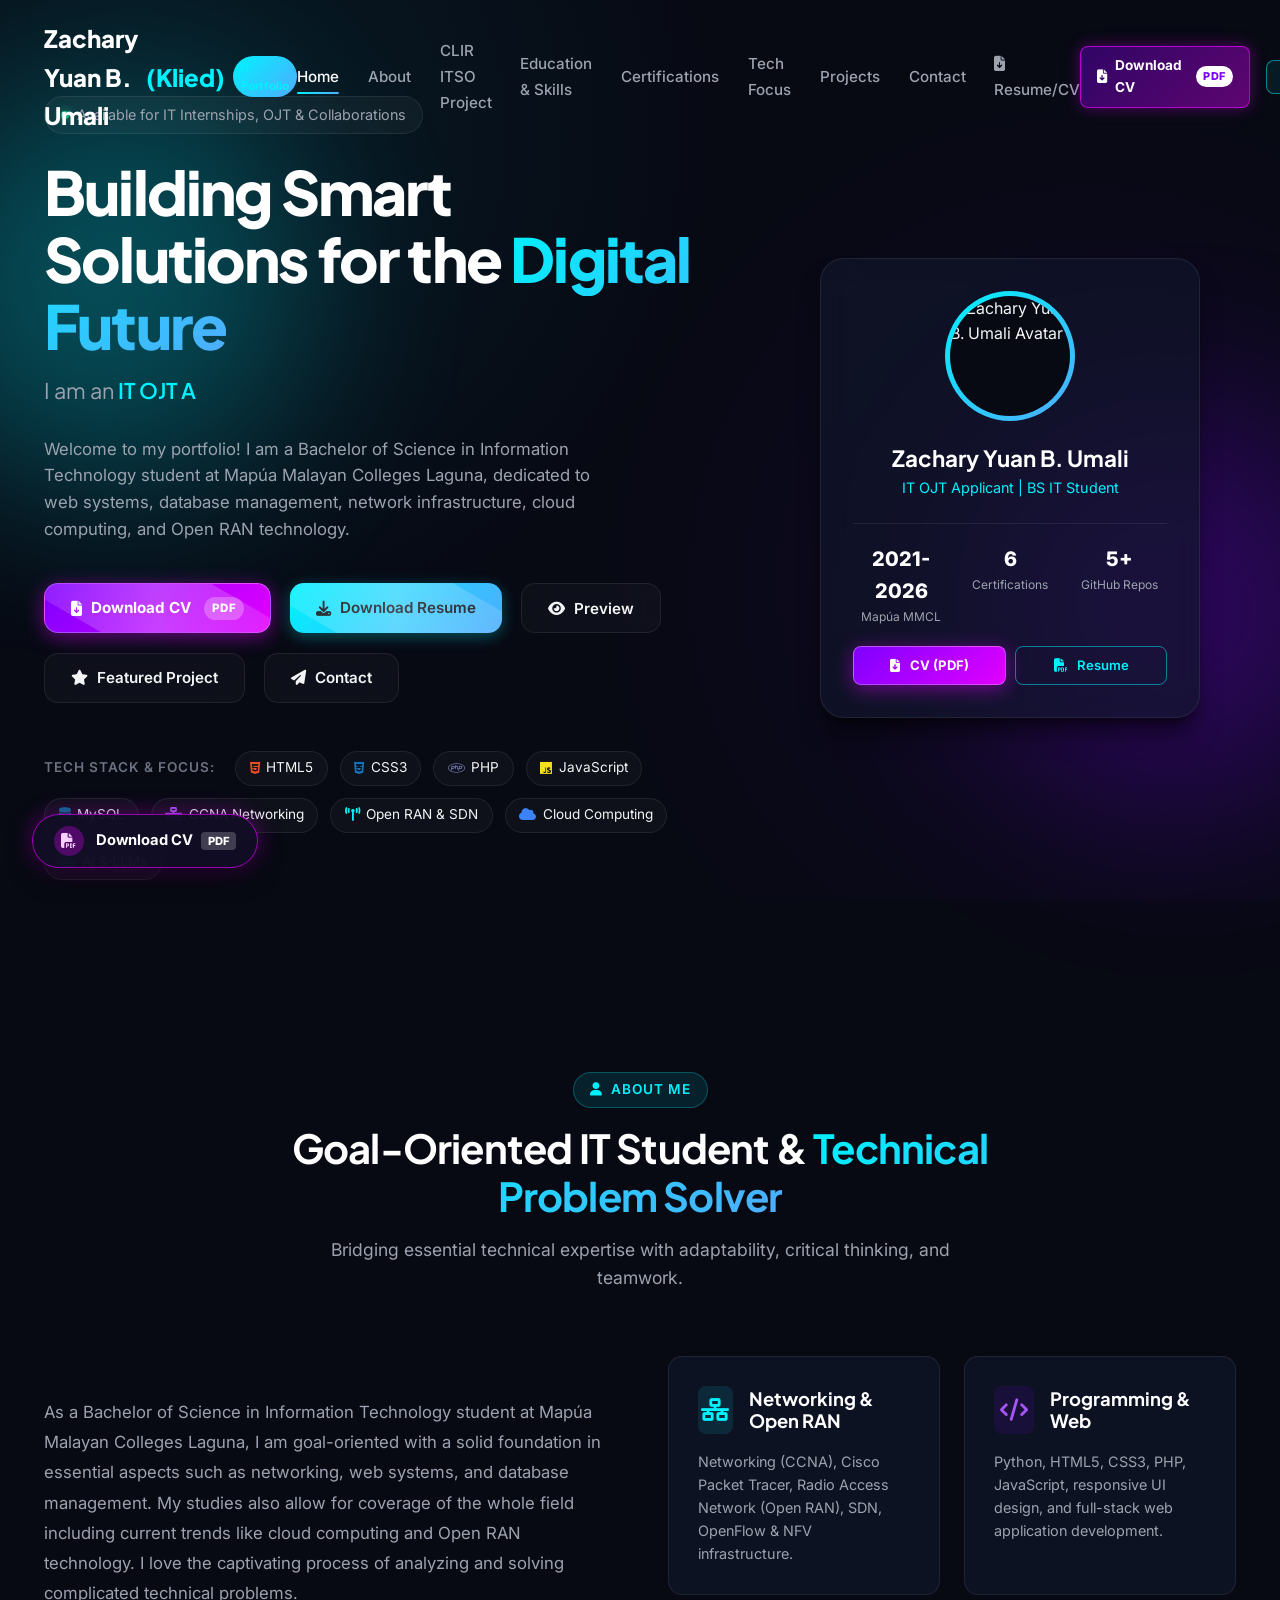
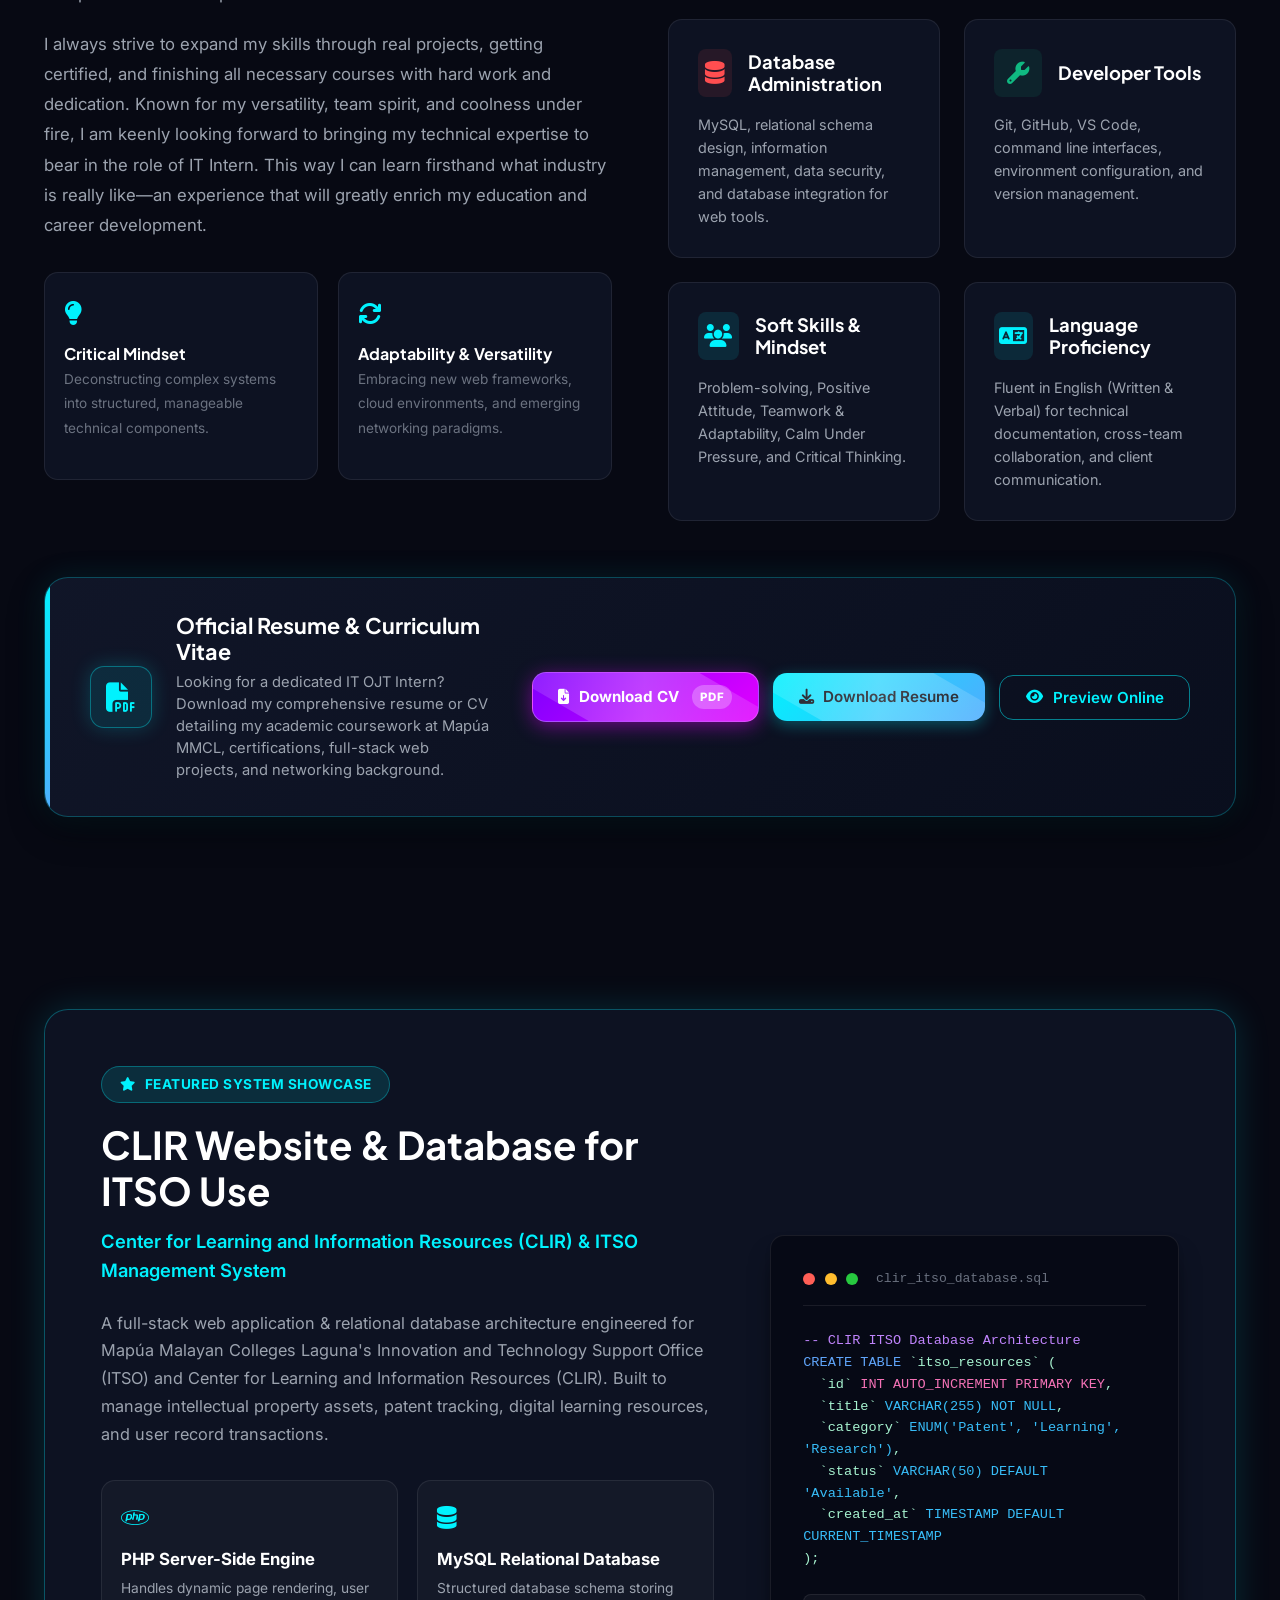
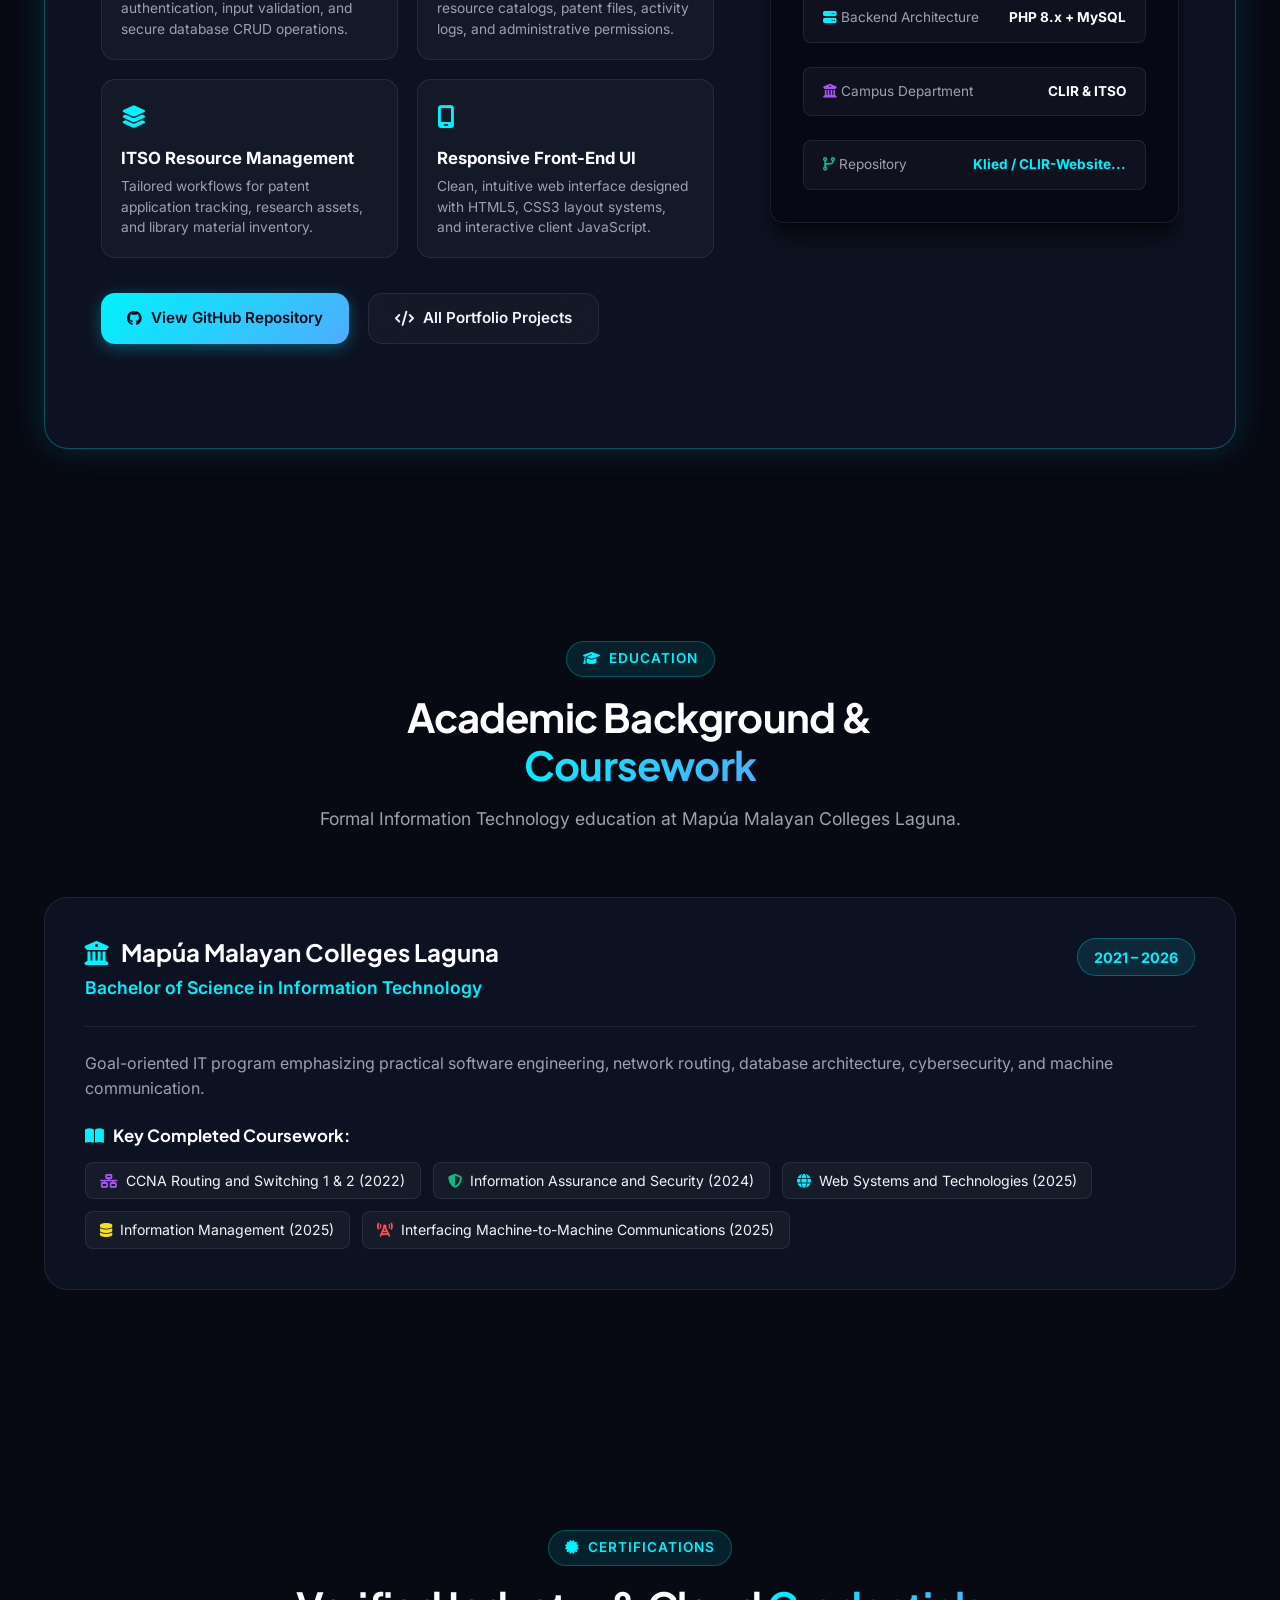
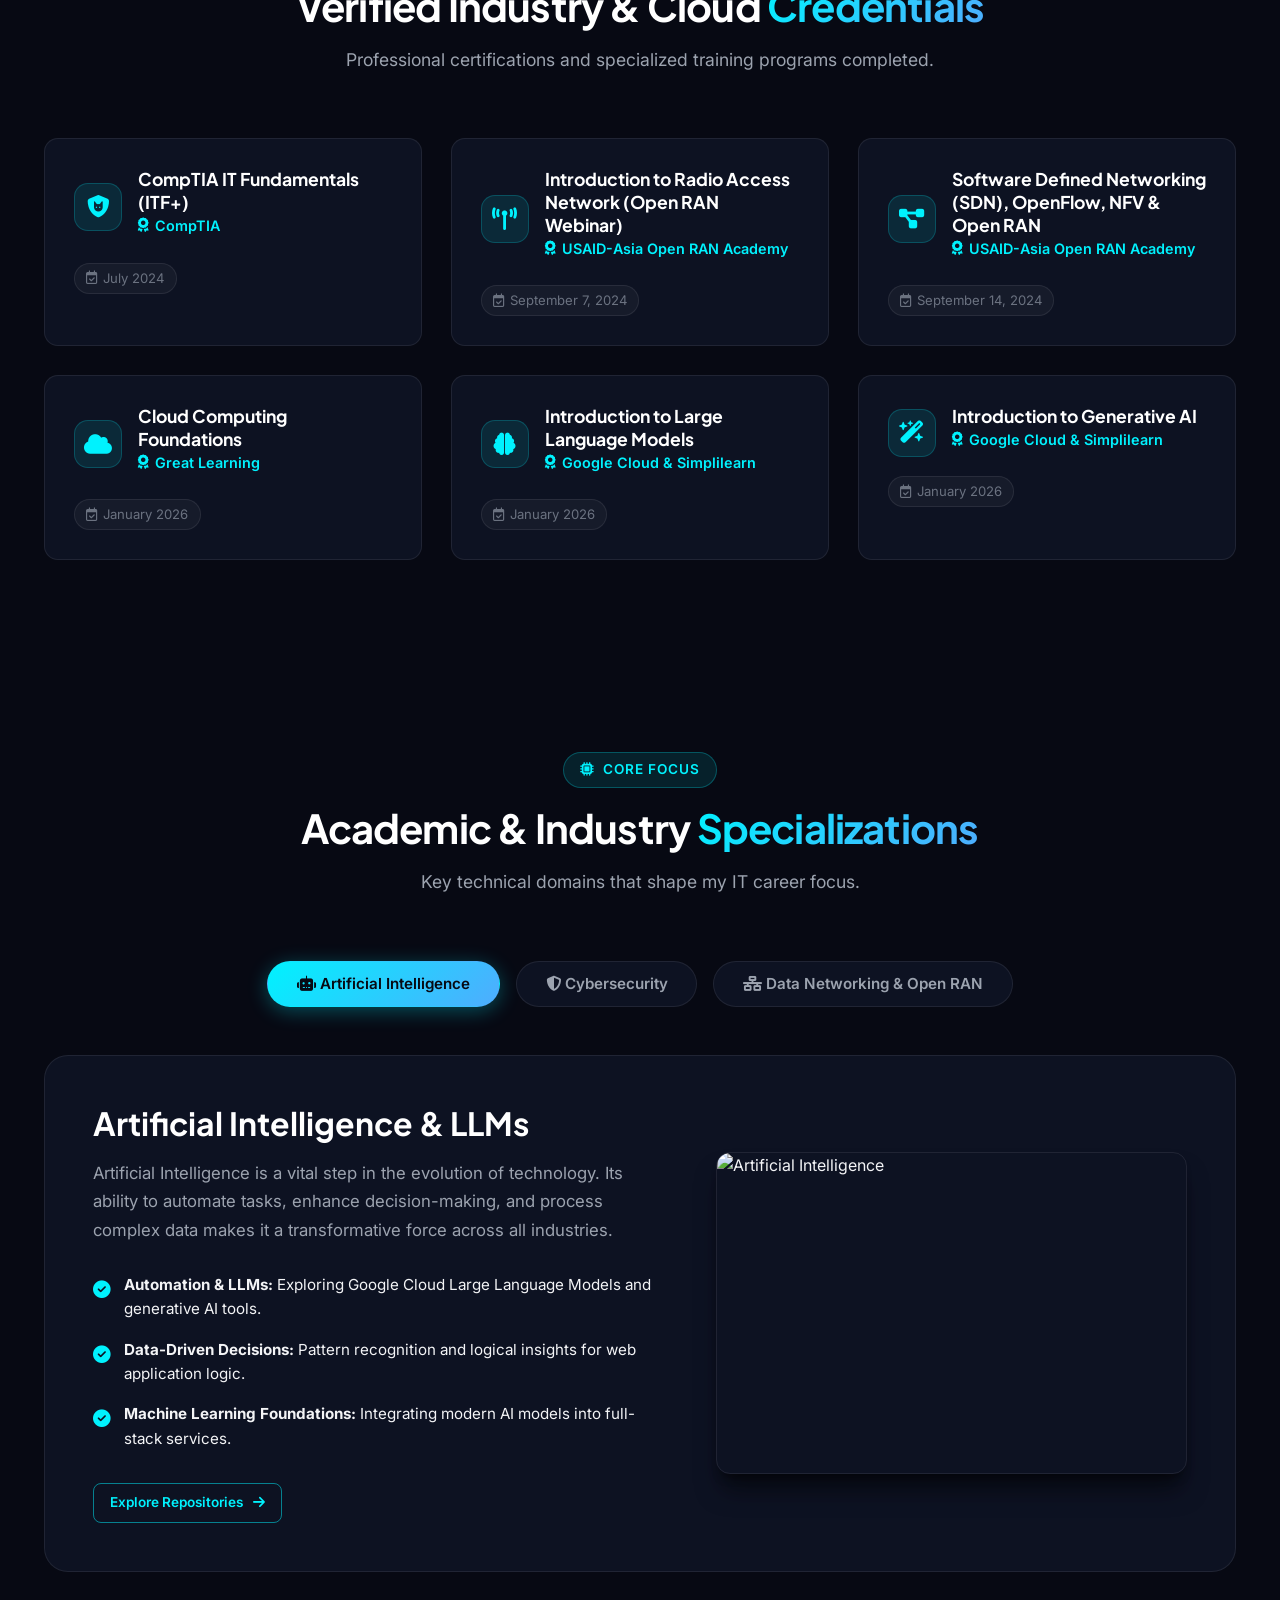
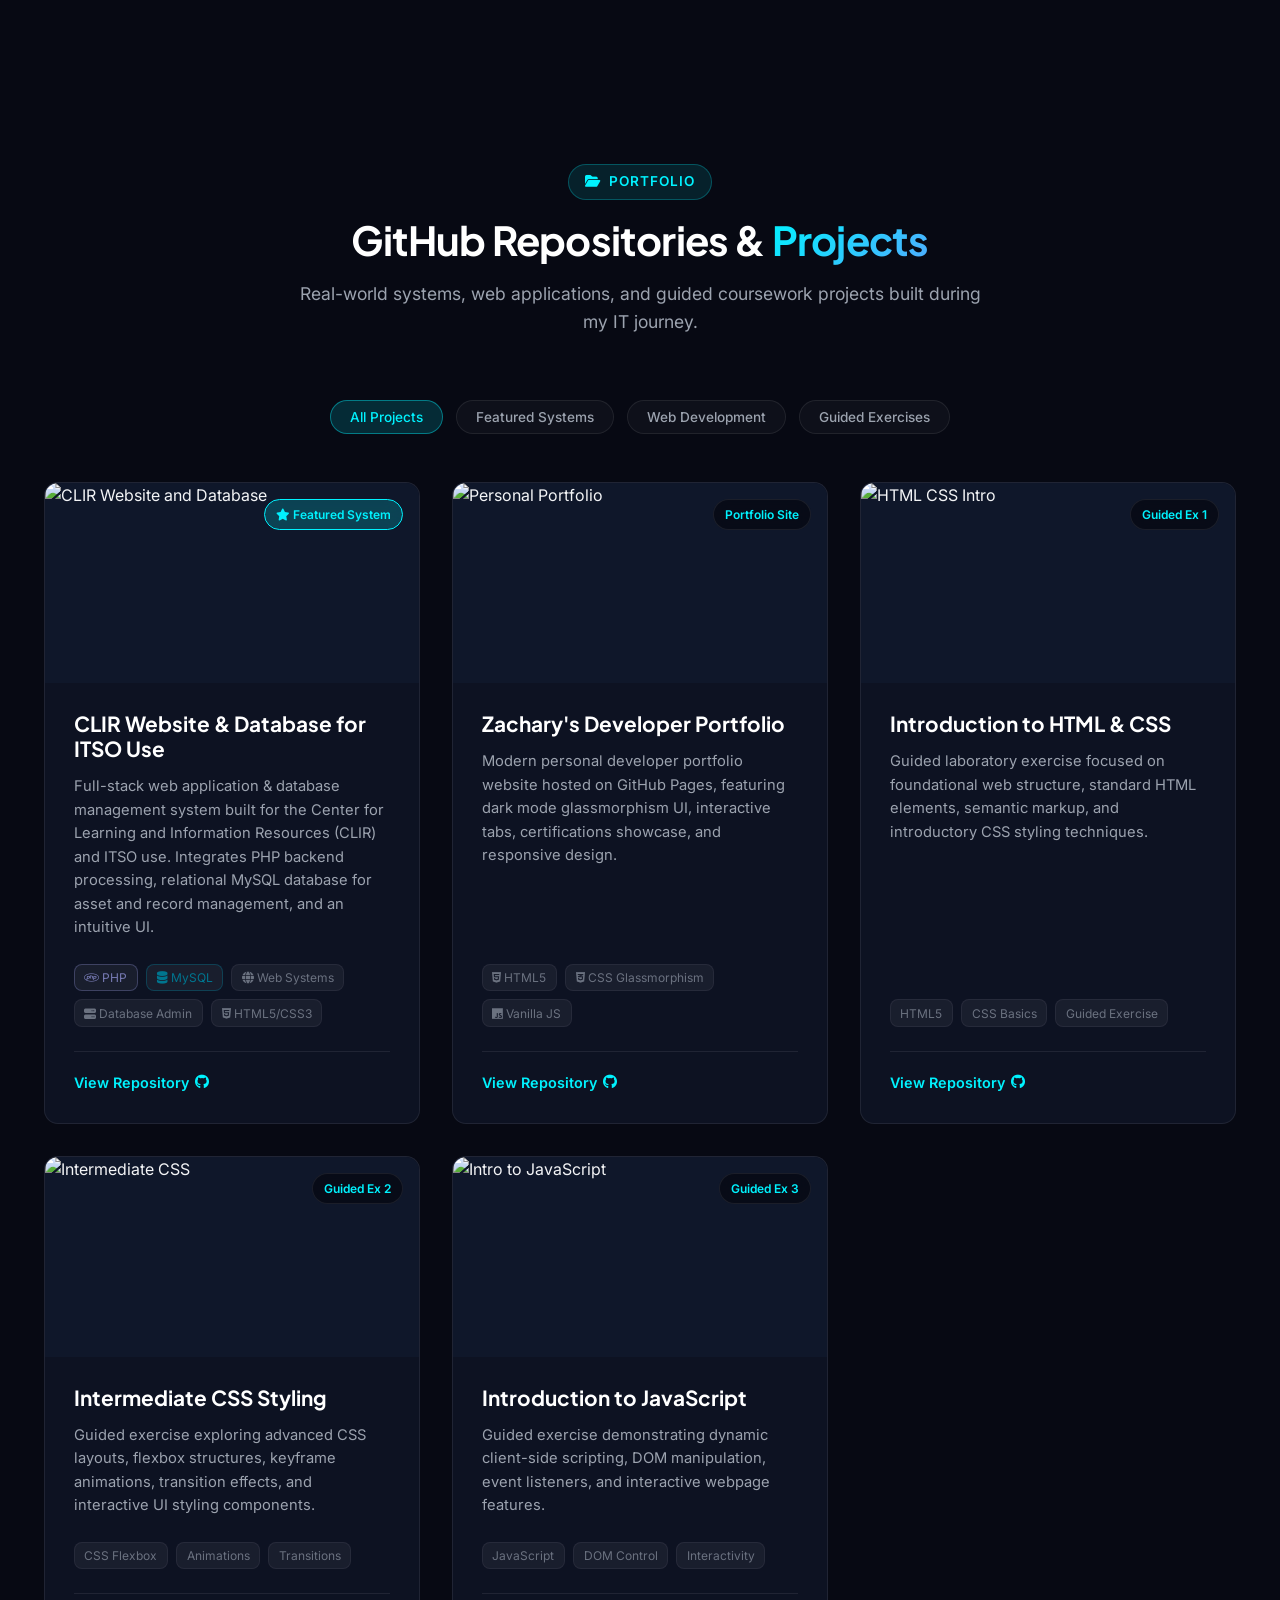
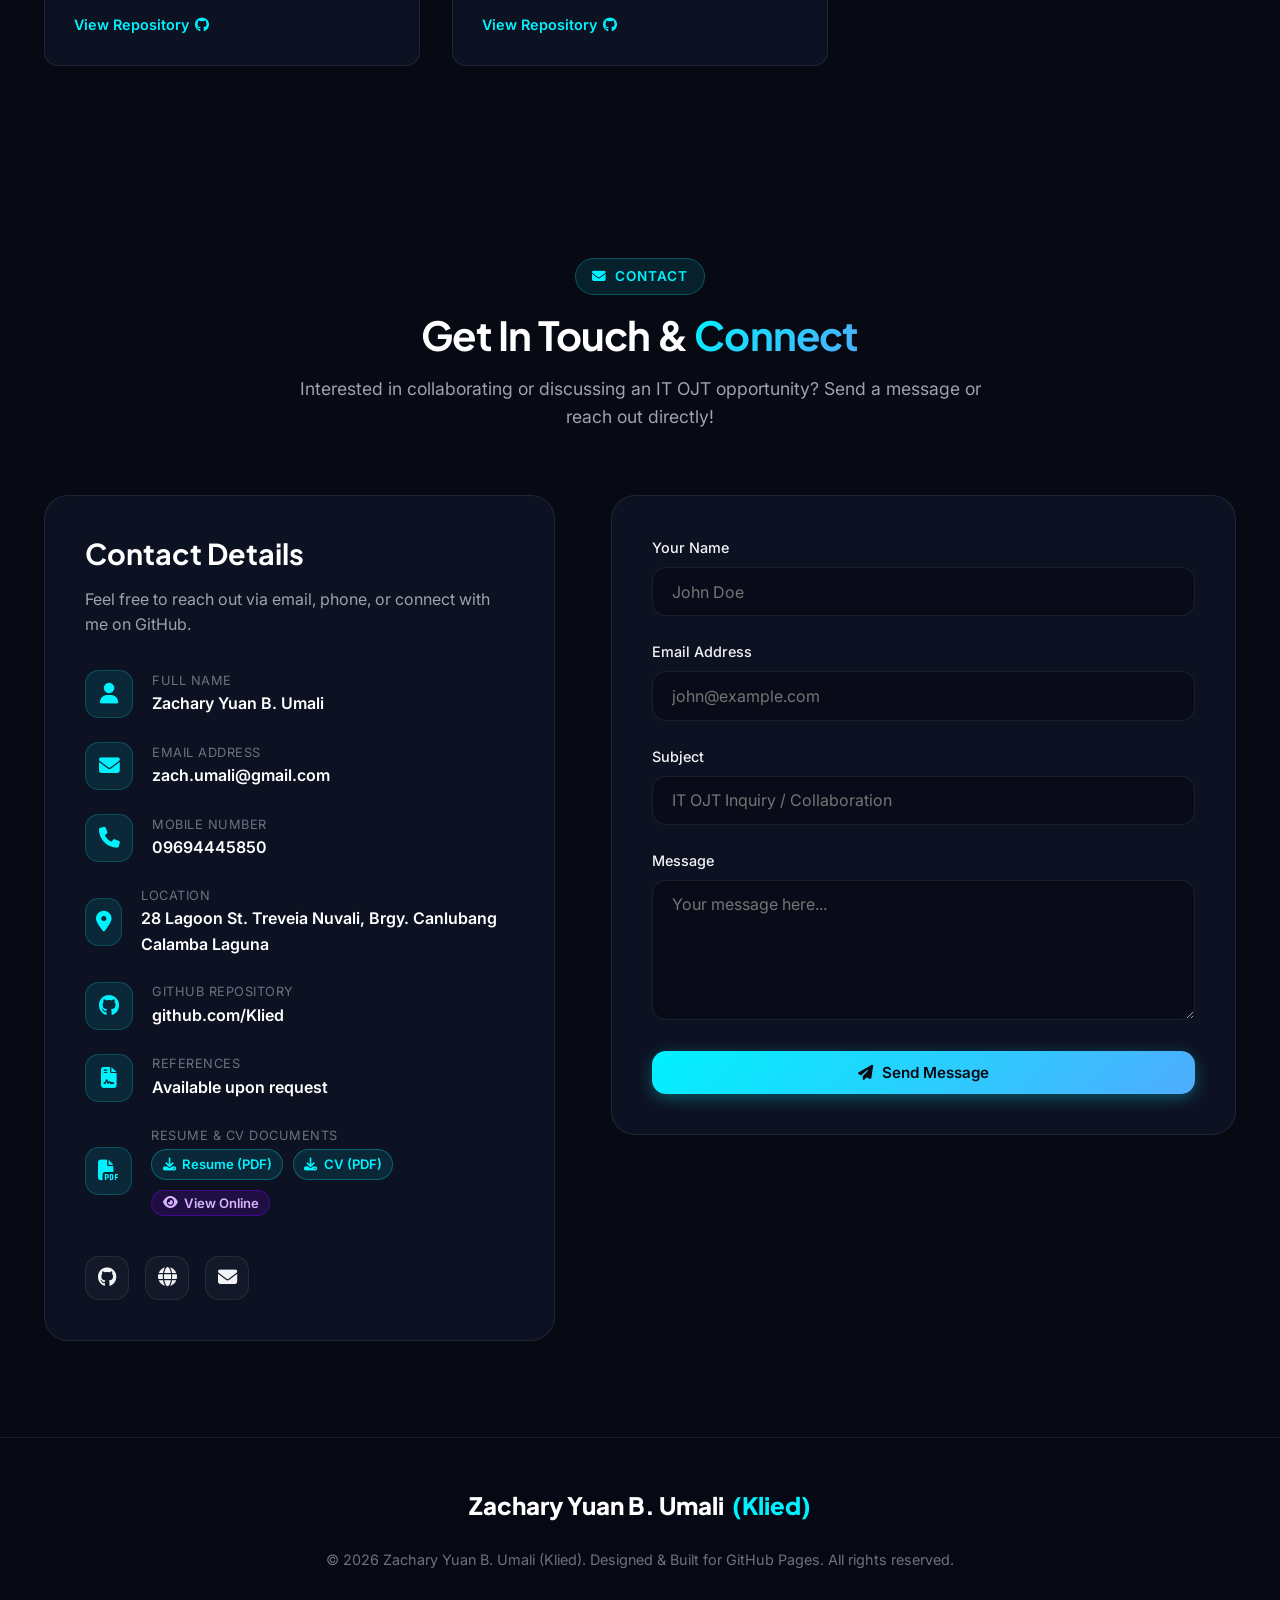
==== commit d3232eef: "commit" ====
--- a/index.html
+++ b/index.html
@@ -1,2086 +1,2171 @@
 <!DOCTYPE html>
 <html lang="en">
+
 <head>
   <meta charset="UTF-8">
   <meta name="viewport" content="width=device-width, initial-scale=1.0">
-  <meta name="description" content="Portfolio of Zachary Yuan B. Umali (Klied) - BS Information Technology Student, IT OJT Applicant, Web Systems & Database Developer, Networking & Cloud Enthusiast.">
-  <meta name="keywords" content="Zachary Yuan B. Umali, Klied, IT OJT Applicant, Developer Portfolio, Mapua Malayan Colleges Laguna, CLIR Website, Database Management, PHP, MySQL, Open RAN, CompTIA ITF+, Cloud Computing, AI, JavaScript, HTML, CSS">
+  <meta name="description"
+    content="Portfolio of Zachary Yuan B. Umali (Klied) - BS Information Technology Student, IT OJT Applicant, Web Systems & Database Developer, Networking & Cloud Enthusiast.">
+  <meta name="keywords"
+    content="Zachary Yuan B. Umali, Klied, IT OJT Applicant, Developer Portfolio, Mapua Malayan Colleges Laguna, CLIR Website, Database Management, PHP, MySQL, Open RAN, CompTIA ITF+, Cloud Computing, AI, JavaScript, HTML, CSS">
   <meta name="author" content="Zachary Yuan B. Umali">
   <title>Zachary Yuan B. Umali | IT & Developer Portfolio</title>
 
   <!-- Google Fonts -->
   <link rel="preconnect" href="https://fonts.googleapis.com">
   <link rel="preconnect" href="https://fonts.gstatic.com" crossorigin>
-  <link href="https://fonts.googleapis.com/css2?family=Inter:wght@300;400;500;600;700&family=Plus+Jakarta+Sans:wght@500;600;700;800&display=swap" rel="stylesheet">
+  <link
+    href="https://fonts.googleapis.com/css2?family=Inter:wght@300;400;500;600;700&family=Plus+Jakarta+Sans:wght@500;600;700;800&display=swap"
+    rel="stylesheet">
 
   <!-- FontAwesome Icons -->
   <link rel="stylesheet" href="https://cdnjs.cloudflare.com/ajax/libs/font-awesome/6.4.0/css/all.min.css">
 
   <!-- Embedded Complete Design System & Stylesheet -->
   <style>
-/* ==========================================================================
+    /* ==========================================================================
    DEVELOPER PORTFOLIO - DESIGN SYSTEM & STYLESHEET
    Author: Zachary Yuan B. Umali (Klied)
    Theme: Modern Dark Mode & Glassmorphism
    ========================================================================== */
 
-:root {
-  /* Color Palette */
-  --bg-dark: #070913;
-  --bg-card: rgba(18, 24, 43, 0.65);
-  --bg-card-hover: rgba(28, 38, 66, 0.8);
-  --bg-glass: rgba(255, 255, 255, 0.03);
-  --border-glass: rgba(255, 255, 255, 0.08);
-  --border-glow: rgba(0, 242, 254, 0.3);
-
-  /* Primary Accent Gradients */
-  --primary-cyan: #00f2fe;
-  --primary-blue: #4facfe;
-  --accent-purple: #7f00ff;
-  --accent-pink: #e100ff;
-  --accent-coral: #ff4e50;
-  
-  --gradient-primary: linear-gradient(135deg, #00f2fe 0%, #4facfe 100%);
-  --gradient-accent: linear-gradient(135deg, #7f00ff 0%, #e100ff 100%);
-  --gradient-warm: linear-gradient(135deg, #ff4e50 0%, #f9d423 100%);
-  --gradient-dark: linear-gradient(180deg, #0a0f1d 0%, #070913 100%);
-
-  /* Text Colors */
-  --text-main: #f3f4f6;
-  --text-muted: #9ca3af;
-  --text-dim: #6b7280;
-
-  /* Typography */
-  --font-heading: 'Plus Jakarta Sans', -apple-system, BlinkMacSystemFont, sans-serif;
-  --font-body: 'Inter', -apple-system, BlinkMacSystemFont, sans-serif;
-  --font-code: 'Fira Code', monospace;
-
-  /* Shadows & Blurs */
-  --shadow-sm: 0 4px 6px -1px rgba(0, 0, 0, 0.3);
-  --shadow-lg: 0 20px 25px -5px rgba(0, 0, 0, 0.5), 0 8px 10px -6px rgba(0, 0, 0, 0.5);
-  --shadow-glow: 0 0 25px rgba(0, 242, 254, 0.2);
-  --backdrop-blur: blur(16px);
-
-  /* Spacing & Transitions */
-  --radius-sm: 8px;
-  --radius-md: 14px;
-  --radius-lg: 24px;
-  --radius-full: 9999px;
-  --transition-fast: 0.2s cubic-bezier(0.4, 0, 0.2, 1);
-  --transition-normal: 0.3s cubic-bezier(0.4, 0, 0.2, 1);
-  --transition-bounce: 0.4s cubic-bezier(0.175, 0.885, 0.32, 1.275);
-}
-
-*, *::before, *::after {
-  box-sizing: border-box;
-  margin: 0;
-  padding: 0;
-}
-
-html {
-  scroll-behavior: smooth;
-  font-size: 16px;
-}
-
-body {
-  font-family: var(--font-body);
-  background-color: var(--bg-dark);
-  background-image: 
-    radial-gradient(circle at 15% 15%, rgba(0, 242, 254, 0.08) 0%, transparent 40%),
-    radial-gradient(circle at 85% 65%, rgba(127, 0, 255, 0.08) 0%, transparent 40%);
-  background-attachment: fixed;
-  color: var(--text-main);
-  line-height: 1.6;
-  overflow-x: hidden;
-  -webkit-font-smoothing: antialiased;
-}
-
-a {
-  color: inherit;
-  text-decoration: none;
-  transition: color var(--transition-fast);
-}
-
-img, video {
-  max-width: 100%;
-  height: auto;
-  display: block;
-}
-
-button, input, textarea {
-  font-family: inherit;
-  font-size: inherit;
-  border: none;
-  outline: none;
-}
-
-button {
-  cursor: pointer;
-  background: none;
-}
-
-ul {
-  list-style: none;
-}
-
-::-webkit-scrollbar {
-  width: 10px;
-}
-
-::-webkit-scrollbar-track {
-  background: var(--bg-dark);
-}
-
-::-webkit-scrollbar-thumb {
-  background: rgba(255, 255, 255, 0.15);
-  border-radius: var(--radius-full);
-}
-
-::-webkit-scrollbar-thumb:hover {
-  background: rgba(0, 242, 254, 0.4);
-}
-
-.container {
-  width: 100%;
-  max-width: 1240px;
-  margin: 0 auto;
-  padding: 0 1.5rem;
-}
-
-.section {
-  padding: 6rem 0;
-  position: relative;
-}
-
-h1, h2, h3, h4, h5, h6 {
-  font-family: var(--font-heading);
-  font-weight: 700;
-  line-height: 1.2;
-  color: #ffffff;
-}
-
-.text-gradient {
-  background: var(--gradient-primary);
-  -webkit-background-clip: text;
-  -webkit-text-fill-color: transparent;
-}
-
-.text-gradient-purple {
-  background: var(--gradient-accent);
-  -webkit-background-clip: text;
-  -webkit-text-fill-color: transparent;
-}
-
-.section-tag {
-  display: inline-flex;
-  align-items: center;
-  gap: 0.5rem;
-  padding: 0.4rem 1rem;
-  border-radius: var(--radius-full);
-  background: rgba(0, 242, 254, 0.1);
-  border: 1px solid rgba(0, 242, 254, 0.25);
-  color: var(--primary-cyan);
-  font-size: 0.85rem;
-  font-weight: 600;
-  letter-spacing: 1px;
-  text-transform: uppercase;
-  margin-bottom: 1rem;
-}
-
-.section-header {
-  text-align: center;
-  max-width: 700px;
-  margin: 0 auto 4rem auto;
-}
-
-.section-title {
-  font-size: 2.5rem;
-  margin-bottom: 1rem;
-  letter-spacing: -0.02em;
-}
-
-.section-subtitle {
-  font-size: 1.1rem;
-  color: var(--text-muted);
-}
-
-/* NAVIGATION BAR */
-.navbar {
-  position: fixed;
-  top: 0;
-  left: 0;
-  width: 100%;
-  z-index: 1000;
-  padding: 1.2rem 0;
-  transition: all var(--transition-normal);
-}
-
-.navbar.scrolled {
-  padding: 0.8rem 0;
-  background: rgba(7, 9, 19, 0.85);
-  backdrop-filter: var(--backdrop-blur);
-  -webkit-backdrop-filter: var(--backdrop-blur);
-  border-bottom: 1px solid var(--border-glass);
-  box-shadow: var(--shadow-sm);
-}
-
-.nav-container {
-  display: flex;
-  align-items: center;
-  justify-content: space-between;
-}
-
-.brand-logo {
-  font-family: var(--font-heading);
-  font-size: 1.5rem;
-  font-weight: 800;
-  display: flex;
-  align-items: center;
-  gap: 0.5rem;
-  color: #ffffff;
-}
-
-.brand-logo span {
-  color: var(--primary-cyan);
-}
-
-.brand-badge {
-  font-size: 0.7rem;
-  background: var(--gradient-primary);
-  color: #000000;
-  padding: 0.15rem 0.5rem;
-  border-radius: var(--radius-full);
-  font-weight: 700;
-}
-
-.nav-links {
-  display: flex;
-  align-items: center;
-  gap: 1.8rem;
-}
-
-.nav-link {
-  font-size: 0.95rem;
-  font-weight: 500;
-  color: var(--text-muted);
-  position: relative;
-  padding: 0.5rem 0;
-}
-
-.nav-link:hover,
-.nav-link.active {
-  color: #ffffff;
-}
-
-.nav-link::after {
-  content: '';
-  position: absolute;
-  bottom: 0;
-  left: 0;
-  width: 0%;
-  height: 2px;
-  background: var(--gradient-primary);
-  transition: width var(--transition-fast);
-  border-radius: var(--radius-full);
-}
-
-.nav-link:hover::after,
-.nav-link.active::after {
-  width: 100%;
-}
-
-.nav-actions {
-  display: flex;
-  align-items: center;
-  gap: 1rem;
-}
-
-.menu-toggle {
-  display: none;
-  flex-direction: column;
-  gap: 6px;
-  cursor: pointer;
-  z-index: 1001;
-}
-
-.menu-toggle span {
-  width: 26px;
-  height: 2px;
-  background-color: var(--text-main);
-  border-radius: 2px;
-  transition: all var(--transition-fast);
-}
-
-/* BUTTONS */
-.btn {
-  display: inline-flex;
-  align-items: center;
-  justify-content: center;
-  gap: 0.6rem;
-  padding: 0.75rem 1.6rem;
-  border-radius: var(--radius-md);
-  font-weight: 600;
-  font-size: 0.95rem;
-  transition: all var(--transition-normal);
-  position: relative;
-  overflow: hidden;
-  z-index: 1;
-}
-
-.btn-primary {
-  background: var(--gradient-primary);
-  color: #070913;
-  box-shadow: 0 4px 15px rgba(0, 242, 254, 0.3);
-}
-
-.btn-primary:hover {
-  transform: translateY(-3px);
-  box-shadow: 0 8px 25px rgba(0, 242, 254, 0.5);
-}
-
-.btn-secondary {
-  background: var(--bg-glass);
-  border: 1px solid var(--border-glass);
-  color: var(--text-main);
-  backdrop-filter: var(--backdrop-blur);
-}
-
-.btn-secondary:hover {
-  background: rgba(255, 255, 255, 0.08);
-  border-color: rgba(255, 255, 255, 0.2);
-  transform: translateY(-3px);
-  color: #ffffff;
-}
-
-.btn-outline {
-  background: transparent;
-  border: 1px solid rgba(0, 242, 254, 0.5);
-  color: var(--primary-cyan);
-}
-
-.btn-outline:hover {
-  background: rgba(0, 242, 254, 0.1);
-  box-shadow: var(--shadow-glow);
-  transform: translateY(-3px);
-}
-
-.btn-sm {
-  padding: 0.5rem 1rem;
-  font-size: 0.85rem;
-  border-radius: var(--radius-sm);
-}
-
-/* RESUME & CV ENHANCEMENTS */
-.btn-glow {
-  position: relative;
-  overflow: hidden;
-}
-
-.btn-glow::after {
-  content: '';
-  position: absolute;
-  top: -50%;
-  left: -50%;
-  width: 200%;
-  height: 200%;
-  background: linear-gradient(60deg, transparent, rgba(255, 255, 255, 0.25), transparent);
-  transform: rotate(30deg);
-  animation: shineSweep 4s infinite;
-}
-
-@keyframes shineSweep {
-  0% { transform: translate(-100%, -100%) rotate(30deg); }
-  25%, 100% { transform: translate(100%, 100%) rotate(30deg); }
-}
-
-/* Navbar Resume Dropdown */
-.resume-dropdown {
-  position: relative;
-  display: inline-block;
-}
-
-.resume-dropdown-btn {
-  display: inline-flex;
-  align-items: center;
-  gap: 0.5rem;
-  cursor: pointer;
-  background: rgba(0, 242, 254, 0.08);
-  border: 1px solid rgba(0, 242, 254, 0.5);
-  color: var(--primary-cyan);
-  font-family: inherit;
-}
-
-.resume-dropdown-btn:hover {
-  background: rgba(0, 242, 254, 0.16);
-  box-shadow: var(--shadow-glow);
-  transform: translateY(-2px);
-}
-
-.resume-dropdown-btn .caret-icon {
-  font-size: 0.72rem;
-  transition: transform var(--transition-fast);
-}
-
-.resume-dropdown.open .resume-dropdown-btn .caret-icon {
-  transform: rotate(180deg);
-}
-
-.resume-dropdown-menu {
-  position: absolute;
-  top: calc(100% + 10px);
-  right: 0;
-  min-width: 275px;
-  background: rgba(11, 16, 32, 0.96);
-  backdrop-filter: var(--backdrop-blur);
-  -webkit-backdrop-filter: var(--backdrop-blur);
-  border: 1px solid rgba(0, 242, 254, 0.25);
-  border-radius: var(--radius-md);
-  padding: 0.6rem;
-  box-shadow: 0 15px 35px rgba(0, 0, 0, 0.65), 0 0 25px rgba(0, 242, 254, 0.15);
-  opacity: 0;
-  visibility: hidden;
-  transform: translateY(10px);
-  transition: all var(--transition-normal);
-  z-index: 1050;
-}
-
-.resume-dropdown:hover .resume-dropdown-menu,
-.resume-dropdown.open .resume-dropdown-menu {
-  opacity: 1;
-  visibility: visible;
-  transform: translateY(0);
-}
-
-.resume-dropdown-item {
-  display: flex;
-  align-items: center;
-  gap: 0.85rem;
-  padding: 0.7rem 0.9rem;
-  border-radius: var(--radius-sm);
-  color: var(--text-main);
-  text-decoration: none;
-  transition: all var(--transition-fast);
-  cursor: pointer;
-  background: transparent;
-  border: none;
-  width: 100%;
-  text-align: left;
-  font-family: inherit;
-}
-
-.resume-dropdown-item:hover {
-  background: rgba(0, 242, 254, 0.12);
-  color: #ffffff;
-  transform: translateX(4px);
-}
-
-.resume-dropdown-item i {
-  font-size: 1.15rem;
-  color: var(--primary-cyan);
-  width: 22px;
-  text-align: center;
-  flex-shrink: 0;
-}
-
-.resume-dropdown-text strong {
-  display: block;
-  font-size: 0.88rem;
-  font-weight: 600;
-  line-height: 1.25;
-  color: #ffffff;
-}
-
-.resume-dropdown-text span {
-  font-size: 0.75rem;
-  color: var(--text-muted);
-  display: block;
-  margin-top: 2px;
-}
-
-.resume-dropdown-divider {
-  height: 1px;
-  background: var(--border-glass);
-  margin: 0.4rem 0.5rem;
-}
-
-/* Hero card resume action */
-.hero-card-resume-btn {
-  width: 100%;
-  margin-top: 1.25rem;
-  justify-content: center;
-  gap: 0.5rem;
-}
-
-/* Resume CTA Banner in About Section */
-.resume-cta-banner {
-  margin-top: 3.5rem;
-  background: linear-gradient(135deg, rgba(18, 24, 43, 0.9) 0%, rgba(10, 15, 30, 0.95) 100%);
-  border: 1px solid rgba(0, 242, 254, 0.25);
-  border-radius: var(--radius-lg);
-  padding: 2.2rem 2.8rem;
-  display: flex;
-  align-items: center;
-  justify-content: space-between;
-  gap: 2.5rem;
-  box-shadow: 0 12px 35px rgba(0, 0, 0, 0.45), 0 0 30px rgba(0, 242, 254, 0.1);
-  position: relative;
-  overflow: hidden;
-}
-
-.resume-cta-banner::before {
-  content: '';
-  position: absolute;
-  top: 0;
-  left: 0;
-  width: 5px;
-  height: 100%;
-  background: var(--gradient-primary);
-}
-
-.resume-cta-info {
-  display: flex;
-  align-items: center;
-  gap: 1.5rem;
-}
-
-.resume-cta-icon {
-  width: 62px;
-  height: 62px;
-  border-radius: var(--radius-md);
-  background: rgba(0, 242, 254, 0.1);
-  border: 1px solid rgba(0, 242, 254, 0.35);
-  display: flex;
-  align-items: center;
-  justify-content: center;
-  font-size: 1.85rem;
-  color: var(--primary-cyan);
-  flex-shrink: 0;
-  box-shadow: 0 0 20px rgba(0, 242, 254, 0.2);
-}
-
-.resume-cta-title {
-  font-size: 1.35rem;
-  font-weight: 700;
-  color: #ffffff;
-  margin-bottom: 0.35rem;
-}
-
-.resume-cta-desc {
-  font-size: 0.92rem;
-  color: var(--text-muted);
-  max-width: 580px;
-  line-height: 1.5;
-}
-
-.resume-cta-actions {
-  display: flex;
-  align-items: center;
-  gap: 0.9rem;
-  flex-wrap: wrap;
-  flex-shrink: 0;
-}
-
-/* Contact Details Resume Links */
-.contact-resume-links {
-  display: flex;
-  align-items: center;
-  gap: 0.6rem;
-  flex-wrap: wrap;
-  margin-top: 0.2rem;
-}
-
-.contact-resume-pill {
-  display: inline-flex;
-  align-items: center;
-  gap: 0.4rem;
-  padding: 0.25rem 0.65rem;
-  background: rgba(0, 242, 254, 0.1);
-  border: 1px solid rgba(0, 242, 254, 0.3);
-  border-radius: var(--radius-full);
-  color: var(--primary-cyan);
-  font-size: 0.82rem;
-  font-weight: 600;
-  transition: all var(--transition-fast);
-}
-
-.contact-resume-pill:hover {
-  background: var(--gradient-primary);
-  color: #070913;
-  border-color: transparent;
-  transform: translateY(-2px);
-}
-
-/* RESUME PREVIEW MODAL */
-.resume-modal {
-  position: fixed;
-  top: 0;
-  left: 0;
-  width: 100%;
-  height: 100%;
-  z-index: 2000;
-  display: none;
-  align-items: center;
-  justify-content: center;
-  padding: 1.5rem;
-}
-
-.resume-modal.active {
-  display: flex;
-  animation: modalFadeIn 0.3s ease forwards;
-}
-
-@keyframes modalFadeIn {
-  from { opacity: 0; }
-  to { opacity: 1; }
-}
-
-.resume-modal-backdrop {
-  position: absolute;
-  top: 0;
-  left: 0;
-  width: 100%;
-  height: 100%;
-  background: rgba(5, 7, 15, 0.85);
-  backdrop-filter: blur(10px);
-  -webkit-backdrop-filter: blur(10px);
-}
-
-.resume-modal-dialog {
-  position: relative;
-  z-index: 2001;
-  width: 100%;
-  max-width: 960px;
-  height: 90vh;
-  background: #0d1222;
-  border: 1px solid rgba(0, 242, 254, 0.3);
-  border-radius: var(--radius-lg);
-  box-shadow: 0 25px 60px rgba(0, 0, 0, 0.8), 0 0 40px rgba(0, 242, 254, 0.2);
-  display: flex;
-  flex-direction: column;
-  overflow: hidden;
-  animation: modalZoomIn 0.3s cubic-bezier(0.175, 0.885, 0.32, 1.275) forwards;
-}
-
-@keyframes modalZoomIn {
-  from { transform: scale(0.92); opacity: 0; }
-  to { transform: scale(1); opacity: 1; }
-}
-
-.resume-modal-header {
-  display: flex;
-  align-items: center;
-  justify-content: space-between;
-  padding: 1.1rem 1.6rem;
-  background: rgba(18, 24, 43, 0.95);
-  border-bottom: 1px solid var(--border-glass);
-  gap: 1rem;
-}
-
-.resume-modal-title-group {
-  display: flex;
-  align-items: center;
-  gap: 1rem;
-}
-
-.resume-modal-icon {
-  width: 42px;
-  height: 42px;
-  border-radius: var(--radius-sm);
-  background: rgba(0, 242, 254, 0.12);
-  border: 1px solid rgba(0, 242, 254, 0.3);
-  display: flex;
-  align-items: center;
-  justify-content: center;
-  color: var(--primary-cyan);
-  font-size: 1.25rem;
-}
-
-.resume-modal-title {
-  font-size: 1.15rem;
-  font-weight: 700;
-  color: #ffffff;
-  margin-bottom: 0.15rem;
-}
-
-.resume-modal-subtitle {
-  font-size: 0.8rem;
-  color: var(--text-muted);
-}
-
-.resume-modal-actions {
-  display: flex;
-  align-items: center;
-  gap: 0.6rem;
-}
-
-.modal-tool-btn,
-.modal-close-btn {
-  width: 38px;
-  height: 38px;
-  border-radius: var(--radius-sm);
-  background: rgba(255, 255, 255, 0.05);
-  border: 1px solid var(--border-glass);
-  color: var(--text-main);
-  display: inline-flex;
-  align-items: center;
-  justify-content: center;
-  cursor: pointer;
-  transition: all var(--transition-fast);
-  font-size: 0.95rem;
-}
-
-.modal-tool-btn:hover {
-  background: rgba(0, 242, 254, 0.15);
-  color: var(--primary-cyan);
-  border-color: rgba(0, 242, 254, 0.4);
-}
-
-.modal-close-btn:hover {
-  background: rgba(255, 78, 80, 0.2);
-  color: #ff4e50;
-  border-color: rgba(255, 78, 80, 0.4);
-}
-
-.resume-modal-body {
-  flex: 1;
-  background: #1e2436;
-  position: relative;
-  overflow: hidden;
-}
-
-.resume-modal-body iframe {
-  width: 100%;
-  height: 100%;
-  border: none;
-  display: block;
-}
-
-/* HERO SECTION */
-.hero {
-  min-height: 100vh;
-  display: flex;
-  align-items: center;
-  padding-top: 6rem;
-  position: relative;
-  overflow: hidden;
-}
-
-.hero-grid {
-  display: grid;
-  grid-template-columns: 1.2fr 0.8fr;
-  gap: 4rem;
-  align-items: center;
-}
-
-.hero-content {
-  position: relative;
-  z-index: 2;
-}
-
-.hero-greeting {
-  display: inline-flex;
-  align-items: center;
-  gap: 0.5rem;
-  padding: 0.4rem 1rem;
-  border-radius: var(--radius-full);
-  background: rgba(255, 255, 255, 0.04);
-  border: 1px solid var(--border-glass);
-  font-size: 0.9rem;
-  color: var(--text-muted);
-  margin-bottom: 1.5rem;
-}
-
-.hero-greeting .pulse-dot {
-  width: 8px;
-  height: 8px;
-  border-radius: 50%;
-  background-color: #10b981;
-  box-shadow: 0 0 10px #10b981;
-  animation: pulse 2s infinite;
-}
-
-@keyframes pulse {
-  0% { transform: scale(0.95); box-shadow: 0 0 0 0 rgba(16, 185, 129, 0.7); }
-  70% { transform: scale(1); box-shadow: 0 0 0 8px rgba(16, 185, 129, 0); }
-  100% { transform: scale(0.95); box-shadow: 0 0 0 0 rgba(16, 185, 129, 0); }
-}
-
-.hero-title {
-  font-size: 3.8rem;
-  font-weight: 800;
-  line-height: 1.1;
-  margin-bottom: 1.2rem;
-  letter-spacing: -0.03em;
-}
-
-.hero-subtitle {
-  font-size: 1.35rem;
-  color: var(--text-muted);
-  margin-bottom: 2rem;
-  font-weight: 400;
-}
-
-.hero-subtitle .typewriter {
-  color: var(--primary-cyan);
-  font-weight: 600;
-}
-
-.hero-description {
-  font-size: 1.05rem;
-  color: var(--text-muted);
-  margin-bottom: 2.5rem;
-  max-width: 580px;
-}
-
-.hero-buttons {
-  display: flex;
-  flex-wrap: wrap;
-  gap: 1.2rem;
-  margin-bottom: 3rem;
-}
-
-.tech-pills {
-  display: flex;
-  flex-wrap: wrap;
-  align-items: center;
-  gap: 0.75rem;
-}
-
-.tech-pills-label {
-  font-size: 0.85rem;
-  color: var(--text-dim);
-  text-transform: uppercase;
-  letter-spacing: 1px;
-  font-weight: 600;
-  margin-right: 0.5rem;
-}
-
-.tech-pill {
-  display: inline-flex;
-  align-items: center;
-  gap: 0.4rem;
-  padding: 0.35rem 0.85rem;
-  background: var(--bg-glass);
-  border: 1px solid var(--border-glass);
-  border-radius: var(--radius-full);
-  font-size: 0.85rem;
-  color: var(--text-main);
-  transition: all var(--transition-fast);
-}
-
-.tech-pill:hover {
-  background: rgba(0, 242, 254, 0.1);
-  border-color: rgba(0, 242, 254, 0.3);
-  color: var(--primary-cyan);
-  transform: translateY(-2px);
-}
-
-.hero-visual {
-  position: relative;
-  display: flex;
-  justify-content: center;
-}
-
-.hero-card {
-  width: 100%;
-  max-width: 380px;
-  background: var(--bg-card);
-  border: 1px solid var(--border-glass);
-  border-radius: var(--radius-lg);
-  padding: 2rem;
-  backdrop-filter: var(--backdrop-blur);
-  box-shadow: var(--shadow-lg);
-  position: relative;
-  z-index: 2;
-  transition: transform var(--transition-normal);
-}
-
-.hero-card:hover {
-  transform: translateY(-5px);
-  border-color: var(--border-glow);
-}
-
-.hero-avatar-wrapper {
-  width: 130px;
-  height: 130px;
-  margin: 0 auto 1.5rem auto;
-  position: relative;
-  border-radius: 50%;
-  padding: 5px;
-  background: var(--gradient-primary);
-}
-
-.hero-avatar {
-  width: 100%;
-  height: 100%;
-  border-radius: 50%;
-  object-fit: cover;
-  background: var(--bg-dark);
-}
-
-.hero-card-name {
-  text-align: center;
-  font-size: 1.4rem;
-  margin-bottom: 0.25rem;
-}
-
-.hero-card-role {
-  text-align: center;
-  font-size: 0.9rem;
-  color: var(--primary-cyan);
-  margin-bottom: 1.5rem;
-}
-
-.hero-stats {
-  display: grid;
-  grid-template-columns: repeat(3, 1fr);
-  gap: 0.8rem;
-  text-align: center;
-  padding-top: 1.2rem;
-  border-top: 1px solid var(--border-glass);
-}
-
-.stat-number {
-  font-size: 1.25rem;
-  font-weight: 800;
-  color: #ffffff;
-}
-
-.stat-label {
-  font-size: 0.75rem;
-  color: var(--text-muted);
-}
-
-.glow-blob {
-  position: absolute;
-  width: 400px;
-  height: 400px;
-  border-radius: 50%;
-  filter: blur(90px);
-  opacity: 0.25;
-  pointer-events: none;
-}
-
-.blob-1 {
-  top: 10%;
-  left: -100px;
-  background: var(--primary-cyan);
-}
-
-.blob-2 {
-  bottom: 10%;
-  right: -100px;
-  background: var(--accent-purple);
-}
-
-/* ABOUT & SKILLS */
-.about-grid {
-  display: grid;
-  grid-template-columns: 1fr 1fr;
-  gap: 3.5rem;
-  align-items: center;
-}
-
-.about-text {
-  font-size: 1.05rem;
-  color: var(--text-muted);
-  line-height: 1.8;
-}
-
-.about-text p {
-  margin-bottom: 1.25rem;
-}
-
-.about-highlights {
-  display: grid;
-  grid-template-columns: 1fr 1fr;
-  gap: 1.2rem;
-  margin-top: 2rem;
-}
-
-.highlight-box {
-  background: var(--bg-card);
-  border: 1px solid var(--border-glass);
-  border-radius: var(--radius-md);
-  padding: 1.2rem;
-  transition: all var(--transition-fast);
-}
-
-.highlight-box:hover {
-  border-color: rgba(0, 242, 254, 0.3);
-  transform: translateY(-3px);
-}
-
-.highlight-icon {
-  font-size: 1.5rem;
-  color: var(--primary-cyan);
-  margin-bottom: 0.5rem;
-}
-
-.highlight-title {
-  font-size: 1rem;
-  color: #ffffff;
-  margin-bottom: 0.25rem;
-}
-
-.highlight-desc {
-  font-size: 0.85rem;
-  color: var(--text-dim);
-}
-
-.skills-grid {
-  display: grid;
-  grid-template-columns: repeat(auto-fit, minmax(260px, 1fr));
-  gap: 1.5rem;
-}
-
-.skill-card {
-  background: var(--bg-card);
-  border: 1px solid var(--border-glass);
-  border-radius: var(--radius-md);
-  padding: 1.8rem;
-  transition: all var(--transition-normal);
-  position: relative;
-  overflow: hidden;
-}
-
-.skill-card:hover {
-  transform: translateY(-6px);
-  border-color: var(--border-glow);
-  box-shadow: var(--shadow-lg);
-}
-
-.skill-header {
-  display: flex;
-  align-items: center;
-  gap: 1rem;
-  margin-bottom: 1rem;
-}
-
-.skill-icon-wrapper {
-  width: 48px;
-  height: 48px;
-  border-radius: var(--radius-sm);
-  background: rgba(0, 242, 254, 0.1);
-  display: flex;
-  align-items: center;
-  justify-content: center;
-  font-size: 1.4rem;
-  color: var(--primary-cyan);
-}
-
-.skill-card:nth-child(2) .skill-icon-wrapper {
-  background: rgba(127, 0, 255, 0.1);
-  color: #a855f7;
-}
-
-.skill-card:nth-child(3) .skill-icon-wrapper {
-  background: rgba(255, 78, 80, 0.1);
-  color: var(--accent-coral);
-}
-
-.skill-card:nth-child(4) .skill-icon-wrapper {
-  background: rgba(16, 185, 129, 0.1);
-  color: #10b981;
-}
-
-.skill-card-title {
-  font-size: 1.15rem;
-}
-
-.skill-card-desc {
-  font-size: 0.9rem;
-  color: var(--text-muted);
-  line-height: 1.6;
-}
-
-/* CLIR SPOTLIGHT SHOWCASE */
-.clir-spotlight-card {
-  background: var(--bg-card);
-  border: 1px solid var(--border-glow);
-  border-radius: var(--radius-lg);
-  padding: 3.5rem;
-  box-shadow: 0 0 35px rgba(0, 242, 254, 0.15);
-  position: relative;
-  overflow: hidden;
-}
-
-.clir-spotlight-card::before {
-  content: '';
-  position: absolute;
-  top: -50%;
-  right: -20%;
-  width: 500px;
-  height: 500px;
-  background: radial-gradient(circle, rgba(0, 242, 254, 0.12) 0%, transparent 70%);
-  pointer-events: none;
-}
-
-.clir-spotlight-grid {
-  display: grid;
-  grid-template-columns: 1.2fr 0.8fr;
-  gap: 3.5rem;
-  align-items: center;
-}
-
-.clir-badge-header {
-  display: inline-flex;
-  align-items: center;
-  gap: 0.6rem;
-  padding: 0.4rem 1.1rem;
-  border-radius: var(--radius-full);
-  background: rgba(0, 242, 254, 0.12);
-  border: 1px solid rgba(0, 242, 254, 0.3);
-  color: var(--primary-cyan);
-  font-size: 0.85rem;
-  font-weight: 700;
-  margin-bottom: 1.2rem;
-  text-transform: uppercase;
-  letter-spacing: 0.5px;
-}
-
-.clir-title {
-  font-size: 2.4rem;
-  line-height: 1.2;
-  margin-bottom: 0.8rem;
-}
-
-.clir-subtitle {
-  font-size: 1.15rem;
-  color: var(--primary-cyan);
-  font-weight: 600;
-  margin-bottom: 1.5rem;
-}
-
-.clir-desc {
-  font-size: 1.02rem;
-  color: var(--text-muted);
-  line-height: 1.7;
-  margin-bottom: 2rem;
-}
-
-.clir-feature-grid {
-  display: grid;
-  grid-template-columns: repeat(2, 1fr);
-  gap: 1.2rem;
-  margin-bottom: 2.2rem;
-}
-
-.clir-feature-item {
-  background: rgba(255, 255, 255, 0.03);
-  border: 1px solid var(--border-glass);
-  padding: 1.2rem;
-  border-radius: var(--radius-md);
-  transition: all var(--transition-fast);
-}
-
-.clir-feature-item:hover {
-  background: rgba(0, 242, 254, 0.06);
-  border-color: rgba(0, 242, 254, 0.25);
-  transform: translateY(-3px);
-}
-
-.clir-feature-icon {
-  font-size: 1.4rem;
-  color: var(--primary-cyan);
-  margin-bottom: 0.6rem;
-}
-
-.clir-feature-title {
-  font-size: 1.05rem;
-  font-weight: 700;
-  color: #ffffff;
-  margin-bottom: 0.3rem;
-}
-
-.clir-feature-text {
-  font-size: 0.86rem;
-  color: var(--text-muted);
-  line-height: 1.5;
-}
-
-.clir-visual-box {
-  background: rgba(7, 9, 19, 0.85);
-  border: 1px solid var(--border-glass);
-  border-radius: var(--radius-md);
-  padding: 2rem;
-  box-shadow: var(--shadow-lg);
-  display: flex;
-  flex-direction: column;
-  gap: 1.5rem;
-}
-
-.clir-visual-header {
-  display: flex;
-  align-items: center;
-  gap: 0.6rem;
-  border-bottom: 1px solid var(--border-glass);
-  padding-bottom: 1rem;
-}
-
-.clir-dot {
-  width: 12px;
-  height: 12px;
-  border-radius: 50%;
-}
-.dot-red { background: #ff5f56; }
-.dot-yellow { background: #ffbd2e; }
-.dot-green { background: #27c93f; }
-
-.clir-code-snippet {
-  font-family: var(--font-code);
-  font-size: 0.85rem;
-  color: #a7f3d0;
-  line-height: 1.6;
-}
-
-.clir-stat-pill {
-  display: flex;
-  align-items: center;
-  justify-content: space-between;
-  padding: 0.8rem 1.2rem;
-  border-radius: var(--radius-sm);
-  background: rgba(255, 255, 255, 0.04);
-  border: 1px solid var(--border-glass);
-}
-
-/* EDUCATION & CERTIFICATIONS */
-.cert-grid {
-  display: grid;
-  grid-template-columns: repeat(auto-fill, minmax(340px, 1fr));
-  gap: 1.8rem;
-  margin-top: 2rem;
-}
-
-.cert-card {
-  background: var(--bg-card);
-  border: 1px solid var(--border-glass);
-  border-radius: var(--radius-md);
-  padding: 1.8rem;
-  display: flex;
-  flex-direction: column;
-  position: relative;
-  transition: all var(--transition-normal);
-  overflow: hidden;
-}
-
-.cert-card::before {
-  content: '';
-  position: absolute;
-  top: 0;
-  left: 0;
-  width: 4px;
-  height: 100%;
-  background: var(--gradient-primary);
-  opacity: 0;
-  transition: opacity var(--transition-fast);
-}
-
-.cert-card:hover {
-  transform: translateY(-6px);
-  border-color: var(--border-glow);
-  box-shadow: var(--shadow-lg);
-}
-
-.cert-card:hover::before {
-  opacity: 1;
-}
-
-.cert-header {
-  display: flex;
-  align-items: center;
-  gap: 1rem;
-  margin-bottom: 1rem;
-}
-
-.cert-icon-wrapper {
-  width: 48px;
-  height: 48px;
-  border-radius: var(--radius-md);
-  background: rgba(0, 242, 254, 0.1);
-  border: 1px solid rgba(0, 242, 254, 0.2);
-  display: flex;
-  align-items: center;
-  justify-content: center;
-  font-size: 1.4rem;
-  color: var(--primary-cyan);
-  flex-shrink: 0;
-}
-
-.cert-title {
-  font-size: 1.1rem;
-  font-weight: 700;
-  color: #ffffff;
-  line-height: 1.3;
-}
-
-.cert-issuer {
-  font-size: 0.9rem;
-  color: var(--primary-cyan);
-  font-weight: 600;
-  margin-bottom: 0.6rem;
-  display: flex;
-  align-items: center;
-  gap: 0.4rem;
-}
-
-.cert-date {
-  font-size: 0.82rem;
-  color: var(--text-dim);
-  display: inline-flex;
-  align-items: center;
-  gap: 0.4rem;
-  background: rgba(255, 255, 255, 0.04);
-  padding: 0.25rem 0.7rem;
-  border-radius: var(--radius-full);
-  border: 1px solid var(--border-glass);
-  width: fit-content;
-}
-
-.education-card {
-  background: var(--bg-card);
-  border: 1px solid var(--border-glass);
-  border-radius: var(--radius-lg);
-  padding: 2.5rem;
-  margin-bottom: 3rem;
-  position: relative;
-}
-
-.education-header {
-  display: flex;
-  justify-content: space-between;
-  align-items: flex-start;
-  flex-wrap: wrap;
-  gap: 1rem;
-  margin-bottom: 1.5rem;
-  padding-bottom: 1.5rem;
-  border-bottom: 1px solid var(--border-glass);
-}
-
-.institution-name {
-  font-size: 1.5rem;
-  color: #ffffff;
-  margin-bottom: 0.4rem;
-}
-
-.degree-title {
-  font-size: 1.1rem;
-  color: var(--primary-cyan);
-  font-weight: 600;
-}
-
-.edu-year {
-  padding: 0.4rem 1rem;
-  border-radius: var(--radius-full);
-  background: rgba(0, 242, 254, 0.1);
-  border: 1px solid rgba(0, 242, 254, 0.3);
-  color: var(--primary-cyan);
-  font-weight: 700;
-  font-size: 0.9rem;
-}
-
-.coursework-chips {
-  display: flex;
-  flex-wrap: wrap;
-  gap: 0.75rem;
-  margin-top: 1rem;
-}
-
-.coursework-chip {
-  background: rgba(255, 255, 255, 0.04);
-  border: 1px solid var(--border-glass);
-  padding: 0.4rem 0.9rem;
-  border-radius: var(--radius-sm);
-  font-size: 0.88rem;
-  color: var(--text-main);
-  display: inline-flex;
-  align-items: center;
-  gap: 0.5rem;
-  transition: all var(--transition-fast);
-}
-
-.coursework-chip:hover {
-  background: rgba(0, 242, 254, 0.1);
-  border-color: rgba(0, 242, 254, 0.3);
-  color: var(--primary-cyan);
-}
-
-/* TECH FOCUS */
-.focus-tabs-container {
-  display: flex;
-  justify-content: center;
-  gap: 1rem;
-  margin-bottom: 3rem;
-  flex-wrap: wrap;
-}
-
-.focus-tab-btn {
-  padding: 0.8rem 1.8rem;
-  border-radius: var(--radius-full);
-  background: var(--bg-card);
-  border: 1px solid var(--border-glass);
-  color: var(--text-muted);
-  font-weight: 600;
-  font-size: 0.95rem;
-  transition: all var(--transition-normal);
-}
-
-.focus-tab-btn:hover,
-.focus-tab-btn.active {
-  background: var(--gradient-primary);
-  color: #070913;
-  border-color: transparent;
-  box-shadow: 0 4px 20px rgba(0, 242, 254, 0.3);
-}
-
-.focus-content-panel {
-  display: none;
-  animation: fadeIn 0.4s ease forwards;
-}
-
-.focus-content-panel.active {
-  display: block;
-}
-
-@keyframes fadeIn {
-  from { opacity: 0; transform: translateY(15px); }
-  to { opacity: 1; transform: translateY(0); }
-}
-
-.focus-hero-card {
-  background: var(--bg-card);
-  border: 1px solid var(--border-glass);
-  border-radius: var(--radius-lg);
-  padding: 3rem;
-  display: grid;
-  grid-template-columns: 1.1fr 0.9fr;
-  gap: 3rem;
-  align-items: center;
-}
-
-.focus-hero-body h3 {
-  font-size: 2rem;
-  margin-bottom: 1rem;
-}
-
-.focus-hero-body p {
-  font-size: 1.05rem;
-  color: var(--text-muted);
-  margin-bottom: 1.8rem;
-  line-height: 1.7;
-}
-
-.focus-list {
-  display: flex;
-  flex-direction: column;
-  gap: 1rem;
-  margin-bottom: 2rem;
-}
-
-.focus-item {
-  display: flex;
-  align-items: flex-start;
-  gap: 0.8rem;
-}
-
-.focus-item-icon {
-  color: var(--primary-cyan);
-  font-size: 1.1rem;
-  margin-top: 0.2rem;
-}
-
-.focus-item-text {
-  font-size: 0.95rem;
-  color: var(--text-main);
-}
-
-.focus-hero-img-wrapper {
-  border-radius: var(--radius-md);
-  overflow: hidden;
-  border: 1px solid var(--border-glass);
-  box-shadow: var(--shadow-lg);
-}
-
-.focus-hero-img-wrapper img {
-  width: 100%;
-  height: 320px;
-  object-fit: cover;
-  transition: transform var(--transition-normal);
-}
-
-.focus-hero-img-wrapper:hover img {
-  transform: scale(1.04);
-}
-
-/* PROJECTS SHOWCASE */
-.project-filters {
-  display: flex;
-  justify-content: center;
-  gap: 0.8rem;
-  margin-bottom: 3rem;
-  flex-wrap: wrap;
-}
-
-.filter-btn {
-  padding: 0.5rem 1.2rem;
-  border-radius: var(--radius-full);
-  background: var(--bg-glass);
-  border: 1px solid var(--border-glass);
-  color: var(--text-muted);
-  font-size: 0.85rem;
-  font-weight: 500;
-  transition: all var(--transition-fast);
-}
-
-.filter-btn:hover,
-.filter-btn.active {
-  background: rgba(0, 242, 254, 0.15);
-  border-color: rgba(0, 242, 254, 0.4);
-  color: var(--primary-cyan);
-}
-
-.projects-grid {
-  display: grid;
-  grid-template-columns: repeat(auto-fill, minmax(340px, 1fr));
-  gap: 2rem;
-}
-
-.project-card {
-  background: var(--bg-card);
-  border: 1px solid var(--border-glass);
-  border-radius: var(--radius-md);
-  overflow: hidden;
-  transition: all var(--transition-normal);
-  display: flex;
-  flex-direction: column;
-}
-
-.project-card:hover {
-  transform: translateY(-8px);
-  border-color: var(--border-glow);
-  box-shadow: var(--shadow-lg);
-}
-
-.project-thumb {
-  height: 200px;
-  position: relative;
-  overflow: hidden;
-  background: #0f172a;
-}
-
-.project-thumb-bg {
-  width: 100%;
-  height: 100%;
-  object-fit: cover;
-  transition: transform var(--transition-normal);
-}
-
-.project-card:hover .project-thumb-bg {
-  transform: scale(1.06);
-}
-
-.project-badge {
-  position: absolute;
-  top: 1rem;
-  right: 1rem;
-  padding: 0.3rem 0.7rem;
-  border-radius: var(--radius-full);
-  background: rgba(7, 9, 19, 0.8);
-  backdrop-filter: blur(8px);
-  border: 1px solid var(--border-glass);
-  font-size: 0.75rem;
-  font-weight: 600;
-  color: var(--primary-cyan);
-}
-
-.project-body {
-  padding: 1.8rem;
-  display: flex;
-  flex-direction: column;
-  flex-grow: 1;
-}
-
-.project-title {
-  font-size: 1.3rem;
-  margin-bottom: 0.8rem;
-  color: #ffffff;
-}
-
-.project-desc {
-  font-size: 0.92rem;
-  color: var(--text-muted);
-  margin-bottom: 1.5rem;
-  line-height: 1.6;
-  flex-grow: 1;
-}
-
-.project-tags {
-  display: flex;
-  flex-wrap: wrap;
-  gap: 0.5rem;
-  margin-bottom: 1.5rem;
-}
-
-.tag {
-  font-size: 0.75rem;
-  padding: 0.2rem 0.6rem;
-  border-radius: var(--radius-sm);
-  background: rgba(255, 255, 255, 0.05);
-  color: var(--text-dim);
-  border: 1px solid rgba(255, 255, 255, 0.06);
-}
-
-.project-footer {
-  display: flex;
-  align-items: center;
-  justify-content: space-between;
-  padding-top: 1.2rem;
-  border-top: 1px solid var(--border-glass);
-}
-
-.project-link {
-  font-size: 0.9rem;
-  font-weight: 600;
-  color: var(--primary-cyan);
-  display: inline-flex;
-  align-items: center;
-  gap: 0.4rem;
-}
-
-.project-link:hover {
-  text-decoration: underline;
-  gap: 0.6rem;
-}
-
-/* CAROUSEL */
-.carousel-container {
-  background: var(--bg-card);
-  border: 1px solid var(--border-glass);
-  border-radius: var(--radius-lg);
-  padding: 2rem;
-  max-width: 960px;
-  margin: 0 auto;
-  position: relative;
-  box-shadow: var(--shadow-lg);
-}
-
-.slide-display {
-  position: relative;
-  border-radius: var(--radius-md);
-  overflow: hidden;
-  height: 440px;
-  background: #000;
-}
-
-.slide-item {
-  display: none;
-  width: 100%;
-  height: 100%;
-}
-
-.slide-item.active {
-  display: block;
-  animation: fadeIn 0.4s ease;
-}
-
-.slide-img {
-  width: 100%;
-  height: 100%;
-  object-fit: cover;
-}
-
-.slide-caption {
-  position: absolute;
-  bottom: 0;
-  left: 0;
-  width: 100%;
-  padding: 2rem;
-  background: linear-gradient(180deg, transparent 0%, rgba(7, 9, 19, 0.95) 100%);
-  color: #ffffff;
-}
-
-.slide-caption-title {
-  font-size: 1.4rem;
-  margin-bottom: 0.3rem;
-}
-
-.slide-caption-desc {
-  font-size: 0.95rem;
-  color: var(--text-muted);
-}
-
-.slide-nav-btn {
-  position: absolute;
-  top: 50%;
-  transform: translateY(-50%);
-  width: 44px;
-  height: 44px;
-  border-radius: 50%;
-  background: rgba(7, 9, 19, 0.7);
-  backdrop-filter: blur(8px);
-  border: 1px solid var(--border-glass);
-  color: #ffffff;
-  font-size: 1.2rem;
-  display: flex;
-  align-items: center;
-  justify-content: center;
-  transition: all var(--transition-fast);
-  z-index: 10;
-}
-
-.slide-nav-btn:hover {
-  background: var(--primary-cyan);
-  color: #070913;
-}
-
-.slide-prev { left: 1rem; }
-.slide-next { right: 1rem; }
-
-.thumbnails-row {
-  display: grid;
-  grid-template-columns: repeat(6, 1fr);
-  gap: 0.8rem;
-  margin-top: 1.5rem;
-}
-
-.thumb-item {
-  height: 75px;
-  border-radius: var(--radius-sm);
-  overflow: hidden;
-  cursor: pointer;
-  border: 2px solid transparent;
-  opacity: 0.6;
-  transition: all var(--transition-fast);
-}
-
-.thumb-item:hover,
-.thumb-item.active {
-  opacity: 1;
-  border-color: var(--primary-cyan);
-  transform: scale(1.03);
-}
-
-.thumb-img {
-  width: 100%;
-  height: 100%;
-  object-fit: cover;
-}
-
-/* CONTACT & FOOTER */
-.contact-grid {
-  display: grid;
-  grid-template-columns: 0.9fr 1.1fr;
-  gap: 3.5rem;
-  align-items: start;
-}
-
-.contact-info-card {
-  background: var(--bg-card);
-  border: 1px solid var(--border-glass);
-  border-radius: var(--radius-lg);
-  padding: 2.5rem;
-}
-
-.contact-info-card h3 {
-  font-size: 1.8rem;
-  margin-bottom: 1rem;
-}
-
-.contact-info-card p {
-  color: var(--text-muted);
-  font-size: 1rem;
-  margin-bottom: 2rem;
-}
-
-.contact-details {
-  display: flex;
-  flex-direction: column;
-  gap: 1.5rem;
-  margin-bottom: 2.5rem;
-}
-
-.contact-item {
-  display: flex;
-  align-items: center;
-  gap: 1.2rem;
-}
-
-.contact-icon {
-  width: 48px;
-  height: 48px;
-  border-radius: var(--radius-md);
-  background: rgba(0, 242, 254, 0.1);
-  border: 1px solid rgba(0, 242, 254, 0.2);
-  display: flex;
-  align-items: center;
-  justify-content: center;
-  font-size: 1.3rem;
-  color: var(--primary-cyan);
-}
-
-.contact-text-label {
-  font-size: 0.8rem;
-  color: var(--text-dim);
-  text-transform: uppercase;
-  letter-spacing: 0.5px;
-}
-
-.contact-text-value {
-  font-size: 1rem;
-  font-weight: 600;
-  color: #ffffff;
-}
-
-.social-links {
-  display: flex;
-  gap: 1rem;
-}
-
-.social-btn {
-  width: 44px;
-  height: 44px;
-  border-radius: var(--radius-md);
-  background: var(--bg-glass);
-  border: 1px solid var(--border-glass);
-  display: flex;
-  align-items: center;
-  justify-content: center;
-  font-size: 1.2rem;
-  color: var(--text-main);
-  transition: all var(--transition-fast);
-}
-
-.social-btn:hover {
-  background: var(--gradient-primary);
-  color: #070913;
-  border-color: transparent;
-  transform: translateY(-3px);
-}
-
-.contact-form-wrapper {
-  background: var(--bg-card);
-  border: 1px solid var(--border-glass);
-  border-radius: var(--radius-lg);
-  padding: 2.5rem;
-}
-
-.form-group {
-  margin-bottom: 1.5rem;
-}
-
-.form-label {
-  display: block;
-  font-size: 0.9rem;
-  font-weight: 500;
-  margin-bottom: 0.5rem;
-  color: var(--text-main);
-}
-
-.form-control {
-  width: 100%;
-  padding: 0.85rem 1.2rem;
-  border-radius: var(--radius-md);
-  background: rgba(7, 9, 19, 0.6);
-  border: 1px solid var(--border-glass);
-  color: #ffffff;
-  transition: all var(--transition-fast);
-}
-
-.form-control:focus {
-  border-color: var(--primary-cyan);
-  box-shadow: 0 0 15px rgba(0, 242, 254, 0.2);
-}
-
-textarea.form-control {
-  min-height: 140px;
-  resize: vertical;
-}
-
-.toast-notification {
-  position: fixed;
-  bottom: 2rem;
-  right: 2rem;
-  background: rgba(18, 24, 43, 0.95);
-  border: 1px solid var(--primary-cyan);
-  border-radius: var(--radius-md);
-  padding: 1rem 1.5rem;
-  color: #ffffff;
-  box-shadow: var(--shadow-lg);
-  backdrop-filter: blur(10px);
-  z-index: 2000;
-  display: flex;
-  align-items: center;
-  gap: 0.8rem;
-  transform: translateY(100px);
-  opacity: 0;
-  transition: all 0.3s ease;
-}
-
-.toast-notification.show {
-  transform: translateY(0);
-  opacity: 1;
-}
-
-.footer {
-  border-top: 1px solid var(--border-glass);
-  padding: 3rem 0;
-  background: rgba(7, 9, 19, 0.95);
-  text-align: center;
-}
-
-.footer-content {
-  display: flex;
-  flex-direction: column;
-  align-items: center;
-  gap: 1.5rem;
-}
-
-.footer-text {
-  font-size: 0.9rem;
-  color: var(--text-dim);
-}
-
-.back-to-top {
-  position: fixed;
-  bottom: 2rem;
-  right: 2rem;
-  width: 48px;
-  height: 48px;
-  border-radius: 50%;
-  background: var(--gradient-primary);
-  color: #070913;
-  display: flex;
-  align-items: center;
-  justify-content: center;
-  font-size: 1.2rem;
-  font-weight: bold;
-  box-shadow: 0 4px 20px rgba(0, 242, 254, 0.4);
-  cursor: pointer;
-  opacity: 0;
-  visibility: hidden;
-  transition: all var(--transition-normal);
-  z-index: 999;
-}
-
-.back-to-top.visible {
-  opacity: 1;
-  visibility: visible;
-}
-
-.back-to-top:hover {
-  transform: translateY(-5px);
-  box-shadow: 0 8px 25px rgba(0, 242, 254, 0.6);
-}
-
-/* RESPONSIVE BREAKPOINTS */
-@media (max-width: 992px) {
-  .hero-grid,
-  .about-grid,
-  .focus-hero-card,
-  .clir-spotlight-grid,
-  .contact-grid {
-    grid-template-columns: 1fr;
-    gap: 3rem;
-  }
-
-  .hero-title {
-    font-size: 3rem;
-  }
-
-  .focus-hero-card {
-    padding: 2rem;
-  }
-}
-
-@media (max-width: 768px) {
-  .menu-toggle {
-    display: flex;
-  }
-
-  .nav-links {
-    position: fixed;
-    top: 0;
-    right: -100%;
-    width: 80%;
-    max-width: 320px;
-    height: 100vh;
-    background: rgba(7, 9, 19, 0.98);
-    backdrop-filter: var(--backdrop-blur);
-    flex-direction: column;
-    justify-content: center;
-    gap: 2rem;
-    padding: 2rem;
-    transition: right var(--transition-normal);
-    border-left: 1px solid var(--border-glass);
-  }
-
-  .nav-links.active {
-    right: 0;
-  }
-
-  .hero-title {
-    font-size: 2.4rem;
-  }
-
-  .section-title {
-    font-size: 2rem;
-  }
-
-  .slide-display {
-    height: 280px;
-  }
-
-  .thumbnails-row {
-    grid-template-columns: repeat(3, 1fr);
-  }
-
-  .resume-cta-banner {
-    flex-direction: column;
-    align-items: flex-start;
-    padding: 1.8rem 1.5rem;
-    gap: 1.5rem;
-  }
-
-  .resume-cta-info {
-    flex-direction: column;
-    align-items: flex-start;
-    gap: 1rem;
-  }
-
-  .resume-cta-actions {
-    width: 100%;
-  }
-
-  .resume-cta-actions .btn {
-    flex: 1;
-    min-width: 140px;
-    justify-content: center;
-  }
-
-  .resume-dropdown-menu {
-    right: auto;
-    left: 0;
-  }
-
-  .resume-modal-dialog {
-    height: 94vh;
-    padding: 0;
-  }
-
-  .resume-modal-header {
-    flex-direction: column;
-    align-items: flex-start;
-    gap: 0.8rem;
-    padding: 1rem;
-  }
-
-  .resume-modal-actions {
-    width: 100%;
-    justify-content: space-between;
-  }
-}
+    :root {
+      /* Color Palette */
+      --bg-dark: #070913;
+      --bg-card: rgba(18, 24, 43, 0.65);
+      --bg-card-hover: rgba(28, 38, 66, 0.8);
+      --bg-glass: rgba(255, 255, 255, 0.03);
+      --border-glass: rgba(255, 255, 255, 0.08);
+      --border-glow: rgba(0, 242, 254, 0.3);
+
+      /* Primary Accent Gradients */
+      --primary-cyan: #00f2fe;
+      --primary-blue: #4facfe;
+      --accent-purple: #7f00ff;
+      --accent-pink: #e100ff;
+      --accent-coral: #ff4e50;
+
+      --gradient-primary: linear-gradient(135deg, #00f2fe 0%, #4facfe 100%);
+      --gradient-accent: linear-gradient(135deg, #7f00ff 0%, #e100ff 100%);
+      --gradient-warm: linear-gradient(135deg, #ff4e50 0%, #f9d423 100%);
+      --gradient-dark: linear-gradient(180deg, #0a0f1d 0%, #070913 100%);
+
+      /* Text Colors */
+      --text-main: #f3f4f6;
+      --text-muted: #9ca3af;
+      --text-dim: #6b7280;
+
+      /* Typography */
+      --font-heading: 'Plus Jakarta Sans', -apple-system, BlinkMacSystemFont, sans-serif;
+      --font-body: 'Inter', -apple-system, BlinkMacSystemFont, sans-serif;
+      --font-code: 'Fira Code', monospace;
+
+      /* Shadows & Blurs */
+      --shadow-sm: 0 4px 6px -1px rgba(0, 0, 0, 0.3);
+      --shadow-lg: 0 20px 25px -5px rgba(0, 0, 0, 0.5), 0 8px 10px -6px rgba(0, 0, 0, 0.5);
+      --shadow-glow: 0 0 25px rgba(0, 242, 254, 0.2);
+      --backdrop-blur: blur(16px);
+
+      /* Spacing & Transitions */
+      --radius-sm: 8px;
+      --radius-md: 14px;
+      --radius-lg: 24px;
+      --radius-full: 9999px;
+      --transition-fast: 0.2s cubic-bezier(0.4, 0, 0.2, 1);
+      --transition-normal: 0.3s cubic-bezier(0.4, 0, 0.2, 1);
+      --transition-bounce: 0.4s cubic-bezier(0.175, 0.885, 0.32, 1.275);
+    }
+
+    *,
+    *::before,
+    *::after {
+      box-sizing: border-box;
+      margin: 0;
+      padding: 0;
+    }
+
+    html {
+      scroll-behavior: smooth;
+      font-size: 16px;
+    }
+
+    body {
+      font-family: var(--font-body);
+      background-color: var(--bg-dark);
+      background-image:
+        radial-gradient(circle at 15% 15%, rgba(0, 242, 254, 0.08) 0%, transparent 40%),
+        radial-gradient(circle at 85% 65%, rgba(127, 0, 255, 0.08) 0%, transparent 40%);
+      background-attachment: fixed;
+      color: var(--text-main);
+      line-height: 1.6;
+      overflow-x: hidden;
+      -webkit-font-smoothing: antialiased;
+    }
+
+    a {
+      color: inherit;
+      text-decoration: none;
+      transition: color var(--transition-fast);
+    }
+
+    img,
+    video {
+      max-width: 100%;
+      height: auto;
+      display: block;
+    }
+
+    button,
+    input,
+    textarea {
+      font-family: inherit;
+      font-size: inherit;
+      border: none;
+      outline: none;
+    }
+
+    button {
+      cursor: pointer;
+      background: none;
+    }
+
+    ul {
+      list-style: none;
+    }
+
+    ::-webkit-scrollbar {
+      width: 10px;
+    }
+
+    ::-webkit-scrollbar-track {
+      background: var(--bg-dark);
+    }
+
+    ::-webkit-scrollbar-thumb {
+      background: rgba(255, 255, 255, 0.15);
+      border-radius: var(--radius-full);
+    }
+
+    ::-webkit-scrollbar-thumb:hover {
+      background: rgba(0, 242, 254, 0.4);
+    }
+
+    .container {
+      width: 100%;
+      max-width: 1240px;
+      margin: 0 auto;
+      padding: 0 1.5rem;
+    }
+
+    .section {
+      padding: 6rem 0;
+      position: relative;
+    }
+
+    h1,
+    h2,
+    h3,
+    h4,
+    h5,
+    h6 {
+      font-family: var(--font-heading);
+      font-weight: 700;
+      line-height: 1.2;
+      color: #ffffff;
+    }
+
+    .text-gradient {
+      background: var(--gradient-primary);
+      -webkit-background-clip: text;
+      -webkit-text-fill-color: transparent;
+    }
+
+    .text-gradient-purple {
+      background: var(--gradient-accent);
+      -webkit-background-clip: text;
+      -webkit-text-fill-color: transparent;
+    }
+
+    .section-tag {
+      display: inline-flex;
+      align-items: center;
+      gap: 0.5rem;
+      padding: 0.4rem 1rem;
+      border-radius: var(--radius-full);
+      background: rgba(0, 242, 254, 0.1);
+      border: 1px solid rgba(0, 242, 254, 0.25);
+      color: var(--primary-cyan);
+      font-size: 0.85rem;
+      font-weight: 600;
+      letter-spacing: 1px;
+      text-transform: uppercase;
+      margin-bottom: 1rem;
+    }
+
+    .section-header {
+      text-align: center;
+      max-width: 700px;
+      margin: 0 auto 4rem auto;
+    }
+
+    .section-title {
+      font-size: 2.5rem;
+      margin-bottom: 1rem;
+      letter-spacing: -0.02em;
+    }
+
+    .section-subtitle {
+      font-size: 1.1rem;
+      color: var(--text-muted);
+    }
+
+    /* NAVIGATION BAR */
+    .navbar {
+      position: fixed;
+      top: 0;
+      left: 0;
+      width: 100%;
+      z-index: 1000;
+      padding: 1.2rem 0;
+      transition: all var(--transition-normal);
+    }
+
+    .navbar.scrolled {
+      padding: 0.8rem 0;
+      background: rgba(7, 9, 19, 0.85);
+      backdrop-filter: var(--backdrop-blur);
+      -webkit-backdrop-filter: var(--backdrop-blur);
+      border-bottom: 1px solid var(--border-glass);
+      box-shadow: var(--shadow-sm);
+    }
+
+    .nav-container {
+      display: flex;
+      align-items: center;
+      justify-content: space-between;
+    }
+
+    .brand-logo {
+      font-family: var(--font-heading);
+      font-size: 1.5rem;
+      font-weight: 800;
+      display: flex;
+      align-items: center;
+      gap: 0.5rem;
+      color: #ffffff;
+    }
+
+    .brand-logo span {
+      color: var(--primary-cyan);
+    }
+
+    .brand-badge {
+      font-size: 0.7rem;
+      background: var(--gradient-primary);
+      color: #000000;
+      padding: 0.15rem 0.5rem;
+      border-radius: var(--radius-full);
+      font-weight: 700;
+    }
+
+    .nav-links {
+      display: flex;
+      align-items: center;
+      gap: 1.8rem;
+    }
+
+    .nav-link {
+      font-size: 0.95rem;
+      font-weight: 500;
+      color: var(--text-muted);
+      position: relative;
+      padding: 0.5rem 0;
+    }
+
+    .nav-link:hover,
+    .nav-link.active {
+      color: #ffffff;
+    }
+
+    .nav-link::after {
+      content: '';
+      position: absolute;
+      bottom: 0;
+      left: 0;
+      width: 0%;
+      height: 2px;
+      background: var(--gradient-primary);
+      transition: width var(--transition-fast);
+      border-radius: var(--radius-full);
+    }
+
+    .nav-link:hover::after,
+    .nav-link.active::after {
+      width: 100%;
+    }
+
+    .nav-actions {
+      display: flex;
+      align-items: center;
+      gap: 1rem;
+    }
+
+    .menu-toggle {
+      display: none;
+      flex-direction: column;
+      gap: 6px;
+      cursor: pointer;
+      z-index: 1001;
+    }
+
+    .menu-toggle span {
+      width: 26px;
+      height: 2px;
+      background-color: var(--text-main);
+      border-radius: 2px;
+      transition: all var(--transition-fast);
+    }
+
+    /* BUTTONS */
+    .btn {
+      display: inline-flex;
+      align-items: center;
+      justify-content: center;
+      gap: 0.6rem;
+      padding: 0.75rem 1.6rem;
+      border-radius: var(--radius-md);
+      font-weight: 600;
+      font-size: 0.95rem;
+      transition: all var(--transition-normal);
+      position: relative;
+      overflow: hidden;
+      z-index: 1;
+    }
+
+    .btn-primary {
+      background: var(--gradient-primary);
+      color: #070913;
+      box-shadow: 0 4px 15px rgba(0, 242, 254, 0.3);
+    }
+
+    .btn-primary:hover {
+      transform: translateY(-3px);
+      box-shadow: 0 8px 25px rgba(0, 242, 254, 0.5);
+    }
+
+    .btn-secondary {
+      background: var(--bg-glass);
+      border: 1px solid var(--border-glass);
+      color: var(--text-main);
+      backdrop-filter: var(--backdrop-blur);
+    }
+
+    .btn-secondary:hover {
+      background: rgba(255, 255, 255, 0.08);
+      border-color: rgba(255, 255, 255, 0.2);
+      transform: translateY(-3px);
+      color: #ffffff;
+    }
+
+    .btn-outline {
+      background: transparent;
+      border: 1px solid rgba(0, 242, 254, 0.5);
+      color: var(--primary-cyan);
+    }
+
+    .btn-outline:hover {
+      background: rgba(0, 242, 254, 0.1);
+      box-shadow: var(--shadow-glow);
+      transform: translateY(-3px);
+    }
+
+    .btn-sm {
+      padding: 0.5rem 1rem;
+      font-size: 0.85rem;
+      border-radius: var(--radius-sm);
+    }
+
+    /* RESUME & CV ENHANCEMENTS */
+    .btn-glow {
+      position: relative;
+      overflow: hidden;
+    }
+
+    .btn-glow::after {
+      content: '';
+      position: absolute;
+      top: -50%;
+      left: -50%;
+      width: 200%;
+      height: 200%;
+      background: linear-gradient(60deg, transparent, rgba(255, 255, 255, 0.25), transparent);
+      transform: rotate(30deg);
+      animation: shineSweep 4s infinite;
+    }
+
+    @keyframes shineSweep {
+      0% {
+        transform: translate(-100%, -100%) rotate(30deg);
+      }
+
+      25%,
+      100% {
+        transform: translate(100%, 100%) rotate(30deg);
+      }
+    }
+
+    /* Navbar Resume Dropdown */
+    .resume-dropdown {
+      position: relative;
+      display: inline-block;
+    }
+
+    .resume-dropdown-btn {
+      display: inline-flex;
+      align-items: center;
+      gap: 0.5rem;
+      cursor: pointer;
+      background: rgba(0, 242, 254, 0.08);
+      border: 1px solid rgba(0, 242, 254, 0.5);
+      color: var(--primary-cyan);
+      font-family: inherit;
+    }
+
+    .resume-dropdown-btn:hover {
+      background: rgba(0, 242, 254, 0.16);
+      box-shadow: var(--shadow-glow);
+      transform: translateY(-2px);
+    }
+
+    .resume-dropdown-btn .caret-icon {
+      font-size: 0.72rem;
+      transition: transform var(--transition-fast);
+    }
+
+    .resume-dropdown.open .resume-dropdown-btn .caret-icon {
+      transform: rotate(180deg);
+    }
+
+    .resume-dropdown-menu {
+      position: absolute;
+      top: calc(100% + 10px);
+      right: 0;
+      min-width: 275px;
+      background: rgba(11, 16, 32, 0.96);
+      backdrop-filter: var(--backdrop-blur);
+      -webkit-backdrop-filter: var(--backdrop-blur);
+      border: 1px solid rgba(0, 242, 254, 0.25);
+      border-radius: var(--radius-md);
+      padding: 0.6rem;
+      box-shadow: 0 15px 35px rgba(0, 0, 0, 0.65), 0 0 25px rgba(0, 242, 254, 0.15);
+      opacity: 0;
+      visibility: hidden;
+      transform: translateY(10px);
+      transition: all var(--transition-normal);
+      z-index: 1050;
+    }
+
+    .resume-dropdown:hover .resume-dropdown-menu,
+    .resume-dropdown.open .resume-dropdown-menu {
+      opacity: 1;
+      visibility: visible;
+      transform: translateY(0);
+    }
+
+    .resume-dropdown-item {
+      display: flex;
+      align-items: center;
+      gap: 0.85rem;
+      padding: 0.7rem 0.9rem;
+      border-radius: var(--radius-sm);
+      color: var(--text-main);
+      text-decoration: none;
+      transition: all var(--transition-fast);
+      cursor: pointer;
+      background: transparent;
+      border: none;
+      width: 100%;
+      text-align: left;
+      font-family: inherit;
+    }
+
+    .resume-dropdown-item:hover {
+      background: rgba(0, 242, 254, 0.12);
+      color: #ffffff;
+      transform: translateX(4px);
+    }
+
+    .resume-dropdown-item i {
+      font-size: 1.15rem;
+      color: var(--primary-cyan);
+      width: 22px;
+      text-align: center;
+      flex-shrink: 0;
+    }
+
+    .resume-dropdown-text strong {
+      display: block;
+      font-size: 0.88rem;
+      font-weight: 600;
+      line-height: 1.25;
+      color: #ffffff;
+    }
+
+    .resume-dropdown-text span {
+      font-size: 0.75rem;
+      color: var(--text-muted);
+      display: block;
+      margin-top: 2px;
+    }
+
+    .resume-dropdown-divider {
+      height: 1px;
+      background: var(--border-glass);
+      margin: 0.4rem 0.5rem;
+    }
+
+    /* SPECIAL HIGH-VISIBILITY CV BUTTONS & BADGES */
+    .btn-cv {
+      background: var(--gradient-accent);
+      color: #ffffff !important;
+      box-shadow: 0 4px 20px rgba(225, 0, 255, 0.45);
+      border: 1px solid rgba(255, 255, 255, 0.3);
+      font-weight: 700;
+      position: relative;
+      overflow: hidden;
+      display: inline-flex;
+      align-items: center;
+      gap: 0.6rem;
+    }
+
+    .btn-cv:hover {
+      transform: translateY(-3px) scale(1.03);
+      box-shadow: 0 8px 30px rgba(225, 0, 255, 0.7);
+      color: #ffffff !important;
+    }
+
+    .btn-cv .cv-badge-pill {
+      background: rgba(255, 255, 255, 0.25);
+      color: #ffffff;
+      font-size: 0.72rem;
+      padding: 0.15rem 0.5rem;
+      border-radius: var(--radius-full);
+      font-weight: 800;
+      letter-spacing: 0.5px;
+      margin-left: 0.2rem;
+    }
+
+    .btn-cv-nav {
+      background: linear-gradient(135deg, rgba(127, 0, 255, 0.35) 0%, rgba(225, 0, 255, 0.4) 100%);
+      border: 1.5px solid rgba(225, 0, 255, 0.7);
+      color: #ffffff !important;
+      font-weight: 700;
+      display: inline-flex;
+      align-items: center;
+      gap: 0.45rem;
+      box-shadow: 0 0 16px rgba(225, 0, 255, 0.35);
+      transition: all var(--transition-normal);
+      animation: navPulse 3s infinite;
+    }
+
+    @keyframes navPulse {
+      0%, 100% {
+        box-shadow: 0 0 14px rgba(225, 0, 255, 0.35);
+      }
+      50% {
+        box-shadow: 0 0 25px rgba(225, 0, 255, 0.75);
+      }
+    }
+
+    .btn-cv-nav:hover {
+      background: var(--gradient-accent);
+      color: #ffffff !important;
+      border-color: #ffffff;
+      box-shadow: 0 0 28px rgba(225, 0, 255, 0.85);
+      transform: translateY(-2px) scale(1.04);
+    }
+
+    .nav-cv-badge {
+      background: #ffffff;
+      color: #7f00ff;
+      font-size: 0.68rem;
+      font-weight: 800;
+      padding: 0.1rem 0.45rem;
+      border-radius: var(--radius-full);
+      letter-spacing: 0.5px;
+    }
+
+    /* Floating CV Quick Action Pill */
+    .floating-cv-btn {
+      position: fixed;
+      bottom: 2rem;
+      left: 2rem;
+      z-index: 998;
+      display: inline-flex;
+      align-items: center;
+      gap: 0.75rem;
+      padding: 0.7rem 1.3rem;
+      background: rgba(18, 14, 38, 0.92);
+      backdrop-filter: var(--backdrop-blur);
+      -webkit-backdrop-filter: var(--backdrop-blur);
+      border: 1.5px solid rgba(225, 0, 255, 0.65);
+      border-radius: var(--radius-full);
+      color: #ffffff !important;
+      font-weight: 700;
+      font-size: 0.92rem;
+      box-shadow: 0 8px 25px rgba(0, 0, 0, 0.6), 0 0 22px rgba(225, 0, 255, 0.4);
+      transition: all var(--transition-bounce);
+      text-decoration: none;
+      animation: floatPulse 3.5s ease-in-out infinite;
+    }
+
+    .floating-cv-btn:hover {
+      background: var(--gradient-accent);
+      transform: translateY(-4px) scale(1.05);
+      box-shadow: 0 12px 30px rgba(0, 0, 0, 0.7), 0 0 35px rgba(225, 0, 255, 0.8);
+      border-color: rgba(255, 255, 255, 0.5);
+      color: #ffffff !important;
+    }
+
+    .floating-cv-icon {
+      width: 30px;
+      height: 30px;
+      border-radius: 50%;
+      background: rgba(225, 0, 255, 0.3);
+      display: flex;
+      align-items: center;
+      justify-content: center;
+      font-size: 0.95rem;
+      color: #f5d0fe;
+    }
+
+    .floating-cv-btn:hover .floating-cv-icon {
+      background: rgba(255, 255, 255, 0.25);
+      color: #ffffff;
+    }
+
+    .floating-cv-text small {
+      font-size: 0.7rem;
+      background: rgba(255, 255, 255, 0.2);
+      padding: 0.1rem 0.4rem;
+      border-radius: 4px;
+      margin-left: 0.35rem;
+      font-weight: 800;
+    }
+
+    @keyframes floatPulse {
+      0%, 100% {
+        box-shadow: 0 8px 25px rgba(0, 0, 0, 0.6), 0 0 16px rgba(225, 0, 255, 0.35);
+      }
+      50% {
+        box-shadow: 0 8px 25px rgba(0, 0, 0, 0.6), 0 0 32px rgba(225, 0, 255, 0.75);
+      }
+    }
+
+    .hero-card-actions {
+      display: grid;
+      grid-template-columns: 1fr 1fr;
+      gap: 0.6rem;
+      margin-top: 1.25rem;
+    }
+
+    /* Hero card resume action */
+    .hero-card-resume-btn {
+      width: 100%;
+      margin-top: 1.25rem;
+      justify-content: center;
+      gap: 0.5rem;
+    }
+
+    /* Resume CTA Banner in About Section */
+    .resume-cta-banner {
+      margin-top: 3.5rem;
+      background: linear-gradient(135deg, rgba(18, 24, 43, 0.9) 0%, rgba(10, 15, 30, 0.95) 100%);
+      border: 1px solid rgba(0, 242, 254, 0.25);
+      border-radius: var(--radius-lg);
+      padding: 2.2rem 2.8rem;
+      display: flex;
+      align-items: center;
+      justify-content: space-between;
+      gap: 2.5rem;
+      box-shadow: 0 12px 35px rgba(0, 0, 0, 0.45), 0 0 30px rgba(0, 242, 254, 0.1);
+      position: relative;
+      overflow: hidden;
+    }
+
+    .resume-cta-banner::before {
+      content: '';
+      position: absolute;
+      top: 0;
+      left: 0;
+      width: 5px;
+      height: 100%;
+      background: var(--gradient-primary);
+    }
+
+    .resume-cta-info {
+      display: flex;
+      align-items: center;
+      gap: 1.5rem;
+    }
+
+    .resume-cta-icon {
+      width: 62px;
+      height: 62px;
+      border-radius: var(--radius-md);
+      background: rgba(0, 242, 254, 0.1);
+      border: 1px solid rgba(0, 242, 254, 0.35);
+      display: flex;
+      align-items: center;
+      justify-content: center;
+      font-size: 1.85rem;
+      color: var(--primary-cyan);
+      flex-shrink: 0;
+      box-shadow: 0 0 20px rgba(0, 242, 254, 0.2);
+    }
+
+    .resume-cta-title {
+      font-size: 1.35rem;
+      font-weight: 700;
+      color: #ffffff;
+      margin-bottom: 0.35rem;
+    }
+
+    .resume-cta-desc {
+      font-size: 0.92rem;
+      color: var(--text-muted);
+      max-width: 580px;
+      line-height: 1.5;
+    }
+
+    .resume-cta-actions {
+      display: flex;
+      align-items: center;
+      gap: 0.9rem;
+      flex-wrap: wrap;
+      flex-shrink: 0;
+    }
+
+    /* Contact Details Resume Links */
+    .contact-resume-links {
+      display: flex;
+      align-items: center;
+      gap: 0.6rem;
+      flex-wrap: wrap;
+      margin-top: 0.2rem;
+    }
+
+    .contact-resume-pill {
+      display: inline-flex;
+      align-items: center;
+      gap: 0.4rem;
+      padding: 0.25rem 0.65rem;
+      background: rgba(0, 242, 254, 0.1);
+      border: 1px solid rgba(0, 242, 254, 0.3);
+      border-radius: var(--radius-full);
+      color: var(--primary-cyan);
+      font-size: 0.82rem;
+      font-weight: 600;
+      transition: all var(--transition-fast);
+    }
+
+    .contact-resume-pill:hover {
+      background: var(--gradient-primary);
+      color: #070913;
+      border-color: transparent;
+      transform: translateY(-2px);
+    }
+
+    /* RESUME PREVIEW MODAL */
+    .resume-modal {
+      position: fixed;
+      top: 0;
+      left: 0;
+      width: 100%;
+      height: 100%;
+      z-index: 2000;
+      display: none;
+      align-items: center;
+      justify-content: center;
+      padding: 1.5rem;
+    }
+
+    .resume-modal.active {
+      display: flex;
+      animation: modalFadeIn 0.3s ease forwards;
+    }
+
+    @keyframes modalFadeIn {
+      from {
+        opacity: 0;
+      }
+
+      to {
+        opacity: 1;
+      }
+    }
+
+    .resume-modal-backdrop {
+      position: absolute;
+      top: 0;
+      left: 0;
+      width: 100%;
+      height: 100%;
+      background: rgba(5, 7, 15, 0.85);
+      backdrop-filter: blur(10px);
+      -webkit-backdrop-filter: blur(10px);
+    }
+
+    .resume-modal-dialog {
+      position: relative;
+      z-index: 2001;
+      width: 100%;
+      max-width: 960px;
+      height: 90vh;
+      background: #0d1222;
+      border: 1px solid rgba(0, 242, 254, 0.3);
+      border-radius: var(--radius-lg);
+      box-shadow: 0 25px 60px rgba(0, 0, 0, 0.8), 0 0 40px rgba(0, 242, 254, 0.2);
+      display: flex;
+      flex-direction: column;
+      overflow: hidden;
+      animation: modalZoomIn 0.3s cubic-bezier(0.175, 0.885, 0.32, 1.275) forwards;
+    }
+
+    @keyframes modalZoomIn {
+      from {
+        transform: scale(0.92);
+        opacity: 0;
+      }
+
+      to {
+        transform: scale(1);
+        opacity: 1;
+      }
+    }
+
+    .resume-modal-header {
+      display: flex;
+      align-items: center;
+      justify-content: space-between;
+      padding: 1.1rem 1.6rem;
+      background: rgba(18, 24, 43, 0.95);
+      border-bottom: 1px solid var(--border-glass);
+      gap: 1rem;
+    }
+
+    .resume-modal-title-group {
+      display: flex;
+      align-items: center;
+      gap: 1rem;
+    }
+
+    .resume-modal-icon {
+      width: 42px;
+      height: 42px;
+      border-radius: var(--radius-sm);
+      background: rgba(0, 242, 254, 0.12);
+      border: 1px solid rgba(0, 242, 254, 0.3);
+      display: flex;
+      align-items: center;
+      justify-content: center;
+      color: var(--primary-cyan);
+      font-size: 1.25rem;
+    }
+
+    .resume-modal-title {
+      font-size: 1.15rem;
+      font-weight: 700;
+      color: #ffffff;
+      margin-bottom: 0.15rem;
+    }
+
+    .resume-modal-subtitle {
+      font-size: 0.8rem;
+      color: var(--text-muted);
+    }
+
+    .resume-modal-actions {
+      display: flex;
+      align-items: center;
+      gap: 0.6rem;
+    }
+
+    .modal-tool-btn,
+    .modal-close-btn {
+      width: 38px;
+      height: 38px;
+      border-radius: var(--radius-sm);
+      background: rgba(255, 255, 255, 0.05);
+      border: 1px solid var(--border-glass);
+      color: var(--text-main);
+      display: inline-flex;
+      align-items: center;
+      justify-content: center;
+      cursor: pointer;
+      transition: all var(--transition-fast);
+      font-size: 0.95rem;
+    }
+
+    .modal-tool-btn:hover {
+      background: rgba(0, 242, 254, 0.15);
+      color: var(--primary-cyan);
+      border-color: rgba(0, 242, 254, 0.4);
+    }
+
+    .modal-close-btn:hover {
+      background: rgba(255, 78, 80, 0.2);
+      color: #ff4e50;
+      border-color: rgba(255, 78, 80, 0.4);
+    }
+
+    .resume-modal-body {
+      flex: 1;
+      background: #1e2436;
+      position: relative;
+      overflow: hidden;
+    }
+
+    .resume-modal-body iframe {
+      width: 100%;
+      height: 100%;
+      border: none;
+      display: block;
+    }
+
+    /* HERO SECTION */
+    .hero {
+      min-height: 100vh;
+      display: flex;
+      align-items: center;
+      padding-top: 6rem;
+      position: relative;
+      overflow: hidden;
+    }
+
+    .hero-grid {
+      display: grid;
+      grid-template-columns: 1.2fr 0.8fr;
+      gap: 4rem;
+      align-items: center;
+    }
+
+    .hero-content {
+      position: relative;
+      z-index: 2;
+    }
+
+    .hero-greeting {
+      display: inline-flex;
+      align-items: center;
+      gap: 0.5rem;
+      padding: 0.4rem 1rem;
+      border-radius: var(--radius-full);
+      background: rgba(255, 255, 255, 0.04);
+      border: 1px solid var(--border-glass);
+      font-size: 0.9rem;
+      color: var(--text-muted);
+      margin-bottom: 1.5rem;
+    }
+
+    .hero-greeting .pulse-dot {
+      width: 8px;
+      height: 8px;
+      border-radius: 50%;
+      background-color: #10b981;
+      box-shadow: 0 0 10px #10b981;
+      animation: pulse 2s infinite;
+    }
+
+    @keyframes pulse {
+      0% {
+        transform: scale(0.95);
+        box-shadow: 0 0 0 0 rgba(16, 185, 129, 0.7);
+      }
+
+      70% {
+        transform: scale(1);
+        box-shadow: 0 0 0 8px rgba(16, 185, 129, 0);
+      }
+
+      100% {
+        transform: scale(0.95);
+        box-shadow: 0 0 0 0 rgba(16, 185, 129, 0);
+      }
+    }
+
+    .hero-title {
+      font-size: 3.8rem;
+      font-weight: 800;
+      line-height: 1.1;
+      margin-bottom: 1.2rem;
+      letter-spacing: -0.03em;
+    }
+
+    .hero-subtitle {
+      font-size: 1.35rem;
+      color: var(--text-muted);
+      margin-bottom: 2rem;
+      font-weight: 400;
+    }
+
+    .hero-subtitle .typewriter {
+      color: var(--primary-cyan);
+      font-weight: 600;
+    }
+
+    .hero-description {
+      font-size: 1.05rem;
+      color: var(--text-muted);
+      margin-bottom: 2.5rem;
+      max-width: 580px;
+    }
+
+    .hero-buttons {
+      display: flex;
+      flex-wrap: wrap;
+      gap: 1.2rem;
+      margin-bottom: 3rem;
+    }
+
+    .tech-pills {
+      display: flex;
+      flex-wrap: wrap;
+      align-items: center;
+      gap: 0.75rem;
+    }
+
+    .tech-pills-label {
+      font-size: 0.85rem;
+      color: var(--text-dim);
+      text-transform: uppercase;
+      letter-spacing: 1px;
+      font-weight: 600;
+      margin-right: 0.5rem;
+    }
+
+    .tech-pill {
+      display: inline-flex;
+      align-items: center;
+      gap: 0.4rem;
+      padding: 0.35rem 0.85rem;
+      background: var(--bg-glass);
+      border: 1px solid var(--border-glass);
+      border-radius: var(--radius-full);
+      font-size: 0.85rem;
+      color: var(--text-main);
+      transition: all var(--transition-fast);
+    }
+
+    .tech-pill:hover {
+      background: rgba(0, 242, 254, 0.1);
+      border-color: rgba(0, 242, 254, 0.3);
+      color: var(--primary-cyan);
+      transform: translateY(-2px);
+    }
+
+    .hero-visual {
+      position: relative;
+      display: flex;
+      justify-content: center;
+    }
+
+    .hero-card {
+      width: 100%;
+      max-width: 380px;
+      background: var(--bg-card);
+      border: 1px solid var(--border-glass);
+      border-radius: var(--radius-lg);
+      padding: 2rem;
+      backdrop-filter: var(--backdrop-blur);
+      box-shadow: var(--shadow-lg);
+      position: relative;
+      z-index: 2;
+      transition: transform var(--transition-normal);
+    }
+
+    .hero-card:hover {
+      transform: translateY(-5px);
+      border-color: var(--border-glow);
+    }
+
+    .hero-avatar-wrapper {
+      width: 130px;
+      height: 130px;
+      margin: 0 auto 1.5rem auto;
+      position: relative;
+      border-radius: 50%;
+      padding: 5px;
+      background: var(--gradient-primary);
+    }
+
+    .hero-avatar {
+      width: 100%;
+      height: 100%;
+      border-radius: 50%;
+      object-fit: cover;
+      background: var(--bg-dark);
+    }
+
+    .hero-card-name {
+      text-align: center;
+      font-size: 1.4rem;
+      margin-bottom: 0.25rem;
+    }
+
+    .hero-card-role {
+      text-align: center;
+      font-size: 0.9rem;
+      color: var(--primary-cyan);
+      margin-bottom: 1.5rem;
+    }
+
+    .hero-stats {
+      display: grid;
+      grid-template-columns: repeat(3, 1fr);
+      gap: 0.8rem;
+      text-align: center;
+      padding-top: 1.2rem;
+      border-top: 1px solid var(--border-glass);
+    }
+
+    .stat-number {
+      font-size: 1.25rem;
+      font-weight: 800;
+      color: #ffffff;
+    }
+
+    .stat-label {
+      font-size: 0.75rem;
+      color: var(--text-muted);
+    }
+
+    .glow-blob {
+      position: absolute;
+      width: 400px;
+      height: 400px;
+      border-radius: 50%;
+      filter: blur(90px);
+      opacity: 0.25;
+      pointer-events: none;
+    }
+
+    .blob-1 {
+      top: 10%;
+      left: -100px;
+      background: var(--primary-cyan);
+    }
+
+    .blob-2 {
+      bottom: 10%;
+      right: -100px;
+      background: var(--accent-purple);
+    }
+
+    /* ABOUT & SKILLS */
+    .about-grid {
+      display: grid;
+      grid-template-columns: 1fr 1fr;
+      gap: 3.5rem;
+      align-items: center;
+    }
+
+    .about-text {
+      font-size: 1.05rem;
+      color: var(--text-muted);
+      line-height: 1.8;
+    }
+
+    .about-text p {
+      margin-bottom: 1.25rem;
+    }
+
+    .about-highlights {
+      display: grid;
+      grid-template-columns: 1fr 1fr;
+      gap: 1.2rem;
+      margin-top: 2rem;
+    }
+
+    .highlight-box {
+      background: var(--bg-card);
+      border: 1px solid var(--border-glass);
+      border-radius: var(--radius-md);
+      padding: 1.2rem;
+      transition: all var(--transition-fast);
+    }
+
+    .highlight-box:hover {
+      border-color: rgba(0, 242, 254, 0.3);
+      transform: translateY(-3px);
+    }
+
+    .highlight-icon {
+      font-size: 1.5rem;
+      color: var(--primary-cyan);
+      margin-bottom: 0.5rem;
+    }
+
+    .highlight-title {
+      font-size: 1rem;
+      color: #ffffff;
+      margin-bottom: 0.25rem;
+    }
+
+    .highlight-desc {
+      font-size: 0.85rem;
+      color: var(--text-dim);
+    }
+
+    .skills-grid {
+      display: grid;
+      grid-template-columns: repeat(auto-fit, minmax(260px, 1fr));
+      gap: 1.5rem;
+    }
+
+    .skill-card {
+      background: var(--bg-card);
+      border: 1px solid var(--border-glass);
+      border-radius: var(--radius-md);
+      padding: 1.8rem;
+      transition: all var(--transition-normal);
+      position: relative;
+      overflow: hidden;
+    }
+
+    .skill-card:hover {
+      transform: translateY(-6px);
+      border-color: var(--border-glow);
+      box-shadow: var(--shadow-lg);
+    }
+
+    .skill-header {
+      display: flex;
+      align-items: center;
+      gap: 1rem;
+      margin-bottom: 1rem;
+    }
+
+    .skill-icon-wrapper {
+      width: 48px;
+      height: 48px;
+      border-radius: var(--radius-sm);
+      background: rgba(0, 242, 254, 0.1);
+      display: flex;
+      align-items: center;
+      justify-content: center;
+      font-size: 1.4rem;
+      color: var(--primary-cyan);
+    }
+
+    .skill-card:nth-child(2) .skill-icon-wrapper {
+      background: rgba(127, 0, 255, 0.1);
+      color: #a855f7;
+    }
+
+    .skill-card:nth-child(3) .skill-icon-wrapper {
+      background: rgba(255, 78, 80, 0.1);
+      color: var(--accent-coral);
+    }
+
+    .skill-card:nth-child(4) .skill-icon-wrapper {
+      background: rgba(16, 185, 129, 0.1);
+      color: #10b981;
+    }
+
+    .skill-card-title {
+      font-size: 1.15rem;
+    }
+
+    .skill-card-desc {
+      font-size: 0.9rem;
+      color: var(--text-muted);
+      line-height: 1.6;
+    }
+
+    /* CLIR SPOTLIGHT SHOWCASE */
+    .clir-spotlight-card {
+      background: var(--bg-card);
+      border: 1px solid var(--border-glow);
+      border-radius: var(--radius-lg);
+      padding: 3.5rem;
+      box-shadow: 0 0 35px rgba(0, 242, 254, 0.15);
+      position: relative;
+      overflow: hidden;
+    }
+
+    .clir-spotlight-card::before {
+      content: '';
+      position: absolute;
+      top: -50%;
+      right: -20%;
+      width: 500px;
+      height: 500px;
+      background: radial-gradient(circle, rgba(0, 242, 254, 0.12) 0%, transparent 70%);
+      pointer-events: none;
+    }
+
+    .clir-spotlight-grid {
+      display: grid;
+      grid-template-columns: 1.2fr 0.8fr;
+      gap: 3.5rem;
+      align-items: center;
+    }
+
+    .clir-badge-header {
+      display: inline-flex;
+      align-items: center;
+      gap: 0.6rem;
+      padding: 0.4rem 1.1rem;
+      border-radius: var(--radius-full);
+      background: rgba(0, 242, 254, 0.12);
+      border: 1px solid rgba(0, 242, 254, 0.3);
+      color: var(--primary-cyan);
+      font-size: 0.85rem;
+      font-weight: 700;
+      margin-bottom: 1.2rem;
+      text-transform: uppercase;
+      letter-spacing: 0.5px;
+    }
+
+    .clir-title {
+      font-size: 2.4rem;
+      line-height: 1.2;
+      margin-bottom: 0.8rem;
+    }
+
+    .clir-subtitle {
+      font-size: 1.15rem;
+      color: var(--primary-cyan);
+      font-weight: 600;
+      margin-bottom: 1.5rem;
+    }
+
+    .clir-desc {
+      font-size: 1.02rem;
+      color: var(--text-muted);
+      line-height: 1.7;
+      margin-bottom: 2rem;
+    }
+
+    .clir-feature-grid {
+      display: grid;
+      grid-template-columns: repeat(2, 1fr);
+      gap: 1.2rem;
+      margin-bottom: 2.2rem;
+    }
+
+    .clir-feature-item {
+      background: rgba(255, 255, 255, 0.03);
+      border: 1px solid var(--border-glass);
+      padding: 1.2rem;
+      border-radius: var(--radius-md);
+      transition: all var(--transition-fast);
+    }
+
+    .clir-feature-item:hover {
+      background: rgba(0, 242, 254, 0.06);
+      border-color: rgba(0, 242, 254, 0.25);
+      transform: translateY(-3px);
+    }
+
+    .clir-feature-icon {
+      font-size: 1.4rem;
+      color: var(--primary-cyan);
+      margin-bottom: 0.6rem;
+    }
+
+    .clir-feature-title {
+      font-size: 1.05rem;
+      font-weight: 700;
+      color: #ffffff;
+      margin-bottom: 0.3rem;
+    }
+
+    .clir-feature-text {
+      font-size: 0.86rem;
+      color: var(--text-muted);
+      line-height: 1.5;
+    }
+
+    .clir-visual-box {
+      background: rgba(7, 9, 19, 0.85);
+      border: 1px solid var(--border-glass);
+      border-radius: var(--radius-md);
+      padding: 2rem;
+      box-shadow: var(--shadow-lg);
+      display: flex;
+      flex-direction: column;
+      gap: 1.5rem;
+    }
+
+    .clir-visual-header {
+      display: flex;
+      align-items: center;
+      gap: 0.6rem;
+      border-bottom: 1px solid var(--border-glass);
+      padding-bottom: 1rem;
+    }
+
+    .clir-dot {
+      width: 12px;
+      height: 12px;
+      border-radius: 50%;
+    }
+
+    .dot-red {
+      background: #ff5f56;
+    }
+
+    .dot-yellow {
+      background: #ffbd2e;
+    }
+
+    .dot-green {
+      background: #27c93f;
+    }
+
+    .clir-code-snippet {
+      font-family: var(--font-code);
+      font-size: 0.85rem;
+      color: #a7f3d0;
+      line-height: 1.6;
+    }
+
+    .clir-stat-pill {
+      display: flex;
+      align-items: center;
+      justify-content: space-between;
+      padding: 0.8rem 1.2rem;
+      border-radius: var(--radius-sm);
+      background: rgba(255, 255, 255, 0.04);
+      border: 1px solid var(--border-glass);
+    }
+
+    /* EDUCATION & CERTIFICATIONS */
+    .cert-grid {
+      display: grid;
+      grid-template-columns: repeat(auto-fill, minmax(340px, 1fr));
+      gap: 1.8rem;
+      margin-top: 2rem;
+    }
+
+    .cert-card {
+      background: var(--bg-card);
+      border: 1px solid var(--border-glass);
+      border-radius: var(--radius-md);
+      padding: 1.8rem;
+      display: flex;
+      flex-direction: column;
+      position: relative;
+      transition: all var(--transition-normal);
+      overflow: hidden;
+    }
+
+    .cert-card::before {
+      content: '';
+      position: absolute;
+      top: 0;
+      left: 0;
+      width: 4px;
+      height: 100%;
+      background: var(--gradient-primary);
+      opacity: 0;
+      transition: opacity var(--transition-fast);
+    }
+
+    .cert-card:hover {
+      transform: translateY(-6px);
+      border-color: var(--border-glow);
+      box-shadow: var(--shadow-lg);
+    }
+
+    .cert-card:hover::before {
+      opacity: 1;
+    }
+
+    .cert-header {
+      display: flex;
+      align-items: center;
+      gap: 1rem;
+      margin-bottom: 1rem;
+    }
+
+    .cert-icon-wrapper {
+      width: 48px;
+      height: 48px;
+      border-radius: var(--radius-md);
+      background: rgba(0, 242, 254, 0.1);
+      border: 1px solid rgba(0, 242, 254, 0.2);
+      display: flex;
+      align-items: center;
+      justify-content: center;
+      font-size: 1.4rem;
+      color: var(--primary-cyan);
+      flex-shrink: 0;
+    }
+
+    .cert-title {
+      font-size: 1.1rem;
+      font-weight: 700;
+      color: #ffffff;
+      line-height: 1.3;
+    }
+
+    .cert-issuer {
+      font-size: 0.9rem;
+      color: var(--primary-cyan);
+      font-weight: 600;
+      margin-bottom: 0.6rem;
+      display: flex;
+      align-items: center;
+      gap: 0.4rem;
+    }
+
+    .cert-date {
+      font-size: 0.82rem;
+      color: var(--text-dim);
+      display: inline-flex;
+      align-items: center;
+      gap: 0.4rem;
+      background: rgba(255, 255, 255, 0.04);
+      padding: 0.25rem 0.7rem;
+      border-radius: var(--radius-full);
+      border: 1px solid var(--border-glass);
+      width: fit-content;
+    }
+
+    .education-card {
+      background: var(--bg-card);
+      border: 1px solid var(--border-glass);
+      border-radius: var(--radius-lg);
+      padding: 2.5rem;
+      margin-bottom: 3rem;
+      position: relative;
+    }
+
+    .education-header {
+      display: flex;
+      justify-content: space-between;
+      align-items: flex-start;
+      flex-wrap: wrap;
+      gap: 1rem;
+      margin-bottom: 1.5rem;
+      padding-bottom: 1.5rem;
+      border-bottom: 1px solid var(--border-glass);
+    }
+
+    .institution-name {
+      font-size: 1.5rem;
+      color: #ffffff;
+      margin-bottom: 0.4rem;
+    }
+
+    .degree-title {
+      font-size: 1.1rem;
+      color: var(--primary-cyan);
+      font-weight: 600;
+    }
+
+    .edu-year {
+      padding: 0.4rem 1rem;
+      border-radius: var(--radius-full);
+      background: rgba(0, 242, 254, 0.1);
+      border: 1px solid rgba(0, 242, 254, 0.3);
+      color: var(--primary-cyan);
+      font-weight: 700;
+      font-size: 0.9rem;
+    }
+
+    .coursework-chips {
+      display: flex;
+      flex-wrap: wrap;
+      gap: 0.75rem;
+      margin-top: 1rem;
+    }
+
+    .coursework-chip {
+      background: rgba(255, 255, 255, 0.04);
+      border: 1px solid var(--border-glass);
+      padding: 0.4rem 0.9rem;
+      border-radius: var(--radius-sm);
+      font-size: 0.88rem;
+      color: var(--text-main);
+      display: inline-flex;
+      align-items: center;
+      gap: 0.5rem;
+      transition: all var(--transition-fast);
+    }
+
+    .coursework-chip:hover {
+      background: rgba(0, 242, 254, 0.1);
+      border-color: rgba(0, 242, 254, 0.3);
+      color: var(--primary-cyan);
+    }
+
+    /* TECH FOCUS */
+    .focus-tabs-container {
+      display: flex;
+      justify-content: center;
+      gap: 1rem;
+      margin-bottom: 3rem;
+      flex-wrap: wrap;
+    }
+
+    .focus-tab-btn {
+      padding: 0.8rem 1.8rem;
+      border-radius: var(--radius-full);
+      background: var(--bg-card);
+      border: 1px solid var(--border-glass);
+      color: var(--text-muted);
+      font-weight: 600;
+      font-size: 0.95rem;
+      transition: all var(--transition-normal);
+    }
+
+    .focus-tab-btn:hover,
+    .focus-tab-btn.active {
+      background: var(--gradient-primary);
+      color: #070913;
+      border-color: transparent;
+      box-shadow: 0 4px 20px rgba(0, 242, 254, 0.3);
+    }
+
+    .focus-content-panel {
+      display: none;
+      animation: fadeIn 0.4s ease forwards;
+    }
+
+    .focus-content-panel.active {
+      display: block;
+    }
+
+    @keyframes fadeIn {
+      from {
+        opacity: 0;
+        transform: translateY(15px);
+      }
+
+      to {
+        opacity: 1;
+        transform: translateY(0);
+      }
+    }
+
+    .focus-hero-card {
+      background: var(--bg-card);
+      border: 1px solid var(--border-glass);
+      border-radius: var(--radius-lg);
+      padding: 3rem;
+      display: grid;
+      grid-template-columns: 1.1fr 0.9fr;
+      gap: 3rem;
+      align-items: center;
+    }
+
+    .focus-hero-body h3 {
+      font-size: 2rem;
+      margin-bottom: 1rem;
+    }
+
+    .focus-hero-body p {
+      font-size: 1.05rem;
+      color: var(--text-muted);
+      margin-bottom: 1.8rem;
+      line-height: 1.7;
+    }
+
+    .focus-list {
+      display: flex;
+      flex-direction: column;
+      gap: 1rem;
+      margin-bottom: 2rem;
+    }
+
+    .focus-item {
+      display: flex;
+      align-items: flex-start;
+      gap: 0.8rem;
+    }
+
+    .focus-item-icon {
+      color: var(--primary-cyan);
+      font-size: 1.1rem;
+      margin-top: 0.2rem;
+    }
+
+    .focus-item-text {
+      font-size: 0.95rem;
+      color: var(--text-main);
+    }
+
+    .focus-hero-img-wrapper {
+      border-radius: var(--radius-md);
+      overflow: hidden;
+      border: 1px solid var(--border-glass);
+      box-shadow: var(--shadow-lg);
+    }
+
+    .focus-hero-img-wrapper img {
+      width: 100%;
+      height: 320px;
+      object-fit: cover;
+      transition: transform var(--transition-normal);
+    }
+
+    .focus-hero-img-wrapper:hover img {
+      transform: scale(1.04);
+    }
+
+    /* PROJECTS SHOWCASE */
+    .project-filters {
+      display: flex;
+      justify-content: center;
+      gap: 0.8rem;
+      margin-bottom: 3rem;
+      flex-wrap: wrap;
+    }
+
+    .filter-btn {
+      padding: 0.5rem 1.2rem;
+      border-radius: var(--radius-full);
+      background: var(--bg-glass);
+      border: 1px solid var(--border-glass);
+      color: var(--text-muted);
+      font-size: 0.85rem;
+      font-weight: 500;
+      transition: all var(--transition-fast);
+    }
+
+    .filter-btn:hover,
+    .filter-btn.active {
+      background: rgba(0, 242, 254, 0.15);
+      border-color: rgba(0, 242, 254, 0.4);
+      color: var(--primary-cyan);
+    }
+
+    .projects-grid {
+      display: grid;
+      grid-template-columns: repeat(auto-fill, minmax(340px, 1fr));
+      gap: 2rem;
+    }
+
+    .project-card {
+      background: var(--bg-card);
+      border: 1px solid var(--border-glass);
+      border-radius: var(--radius-md);
+      overflow: hidden;
+      transition: all var(--transition-normal);
+      display: flex;
+      flex-direction: column;
+    }
+
+    .project-card:hover {
+      transform: translateY(-8px);
+      border-color: var(--border-glow);
+      box-shadow: var(--shadow-lg);
+    }
+
+    .project-thumb {
+      height: 200px;
+      position: relative;
+      overflow: hidden;
+      background: #0f172a;
+    }
+
+    .project-thumb-bg {
+      width: 100%;
+      height: 100%;
+      object-fit: cover;
+      transition: transform var(--transition-normal);
+    }
+
+    .project-card:hover .project-thumb-bg {
+      transform: scale(1.06);
+    }
+
+    .project-badge {
+      position: absolute;
+      top: 1rem;
+      right: 1rem;
+      padding: 0.3rem 0.7rem;
+      border-radius: var(--radius-full);
+      background: rgba(7, 9, 19, 0.8);
+      backdrop-filter: blur(8px);
+      border: 1px solid var(--border-glass);
+      font-size: 0.75rem;
+      font-weight: 600;
+      color: var(--primary-cyan);
+    }
+
+    .project-body {
+      padding: 1.8rem;
+      display: flex;
+      flex-direction: column;
+      flex-grow: 1;
+    }
+
+    .project-title {
+      font-size: 1.3rem;
+      margin-bottom: 0.8rem;
+      color: #ffffff;
+    }
+
+    .project-desc {
+      font-size: 0.92rem;
+      color: var(--text-muted);
+      margin-bottom: 1.5rem;
+      line-height: 1.6;
+      flex-grow: 1;
+    }
+
+    .project-tags {
+      display: flex;
+      flex-wrap: wrap;
+      gap: 0.5rem;
+      margin-bottom: 1.5rem;
+    }
+
+    .tag {
+      font-size: 0.75rem;
+      padding: 0.2rem 0.6rem;
+      border-radius: var(--radius-sm);
+      background: rgba(255, 255, 255, 0.05);
+      color: var(--text-dim);
+      border: 1px solid rgba(255, 255, 255, 0.06);
+    }
+
+    .project-footer {
+      display: flex;
+      align-items: center;
+      justify-content: space-between;
+      padding-top: 1.2rem;
+      border-top: 1px solid var(--border-glass);
+    }
+
+    .project-link {
+      font-size: 0.9rem;
+      font-weight: 600;
+      color: var(--primary-cyan);
+      display: inline-flex;
+      align-items: center;
+      gap: 0.4rem;
+    }
+
+    .project-link:hover {
+      text-decoration: underline;
+      gap: 0.6rem;
+    }
+
+    /* CONTACT & FOOTER */
+    .contact-grid {
+      display: grid;
+      grid-template-columns: 0.9fr 1.1fr;
+      gap: 3.5rem;
+      align-items: start;
+    }
+
+    .contact-info-card {
+      background: var(--bg-card);
+      border: 1px solid var(--border-glass);
+      border-radius: var(--radius-lg);
+      padding: 2.5rem;
+    }
+
+    .contact-info-card h3 {
+      font-size: 1.8rem;
+      margin-bottom: 1rem;
+    }
+
+    .contact-info-card p {
+      color: var(--text-muted);
+      font-size: 1rem;
+      margin-bottom: 2rem;
+    }
+
+    .contact-details {
+      display: flex;
+      flex-direction: column;
+      gap: 1.5rem;
+      margin-bottom: 2.5rem;
+    }
+
+    .contact-item {
+      display: flex;
+      align-items: center;
+      gap: 1.2rem;
+    }
+
+    .contact-icon {
+      width: 48px;
+      height: 48px;
+      border-radius: var(--radius-md);
+      background: rgba(0, 242, 254, 0.1);
+      border: 1px solid rgba(0, 242, 254, 0.2);
+      display: flex;
+      align-items: center;
+      justify-content: center;
+      font-size: 1.3rem;
+      color: var(--primary-cyan);
+    }
+
+    .contact-text-label {
+      font-size: 0.8rem;
+      color: var(--text-dim);
+      text-transform: uppercase;
+      letter-spacing: 0.5px;
+    }
+
+    .contact-text-value {
+      font-size: 1rem;
+      font-weight: 600;
+      color: #ffffff;
+    }
+
+    .social-links {
+      display: flex;
+      gap: 1rem;
+    }
+
+    .social-btn {
+      width: 44px;
+      height: 44px;
+      border-radius: var(--radius-md);
+      background: var(--bg-glass);
+      border: 1px solid var(--border-glass);
+      display: flex;
+      align-items: center;
+      justify-content: center;
+      font-size: 1.2rem;
+      color: var(--text-main);
+      transition: all var(--transition-fast);
+    }
+
+    .social-btn:hover {
+      background: var(--gradient-primary);
+      color: #070913;
+      border-color: transparent;
+      transform: translateY(-3px);
+    }
+
+    .contact-form-wrapper {
+      background: var(--bg-card);
+      border: 1px solid var(--border-glass);
+      border-radius: var(--radius-lg);
+      padding: 2.5rem;
+    }
+
+    .form-group {
+      margin-bottom: 1.5rem;
+    }
+
+    .form-label {
+      display: block;
+      font-size: 0.9rem;
+      font-weight: 500;
+      margin-bottom: 0.5rem;
+      color: var(--text-main);
+    }
+
+    .form-control {
+      width: 100%;
+      padding: 0.85rem 1.2rem;
+      border-radius: var(--radius-md);
+      background: rgba(7, 9, 19, 0.6);
+      border: 1px solid var(--border-glass);
+      color: #ffffff;
+      transition: all var(--transition-fast);
+    }
+
+    .form-control:focus {
+      border-color: var(--primary-cyan);
+      box-shadow: 0 0 15px rgba(0, 242, 254, 0.2);
+    }
+
+    textarea.form-control {
+      min-height: 140px;
+      resize: vertical;
+    }
+
+    .toast-notification {
+      position: fixed;
+      bottom: 2rem;
+      right: 2rem;
+      background: rgba(18, 24, 43, 0.95);
+      border: 1px solid var(--primary-cyan);
+      border-radius: var(--radius-md);
+      padding: 1rem 1.5rem;
+      color: #ffffff;
+      box-shadow: var(--shadow-lg);
+      backdrop-filter: blur(10px);
+      z-index: 2000;
+      display: flex;
+      align-items: center;
+      gap: 0.8rem;
+      transform: translateY(100px);
+      opacity: 0;
+      transition: all 0.3s ease;
+    }
+
+    .toast-notification.show {
+      transform: translateY(0);
+      opacity: 1;
+    }
+
+    .footer {
+      border-top: 1px solid var(--border-glass);
+      padding: 3rem 0;
+      background: rgba(7, 9, 19, 0.95);
+      text-align: center;
+    }
+
+    .footer-content {
+      display: flex;
+      flex-direction: column;
+      align-items: center;
+      gap: 1.5rem;
+    }
+
+    .footer-text {
+      font-size: 0.9rem;
+      color: var(--text-dim);
+    }
+
+    .back-to-top {
+      position: fixed;
+      bottom: 2rem;
+      right: 2rem;
+      width: 48px;
+      height: 48px;
+      border-radius: 50%;
+      background: var(--gradient-primary);
+      color: #070913;
+      display: flex;
+      align-items: center;
+      justify-content: center;
+      font-size: 1.2rem;
+      font-weight: bold;
+      box-shadow: 0 4px 20px rgba(0, 242, 254, 0.4);
+      cursor: pointer;
+      opacity: 0;
+      visibility: hidden;
+      transition: all var(--transition-normal);
+      z-index: 999;
+    }
+
+    .back-to-top.visible {
+      opacity: 1;
+      visibility: visible;
+    }
+
+    .back-to-top:hover {
+      transform: translateY(-5px);
+      box-shadow: 0 8px 25px rgba(0, 242, 254, 0.6);
+    }
+
+    /* RESPONSIVE BREAKPOINTS */
+    @media (max-width: 992px) {
+
+      .hero-grid,
+      .about-grid,
+      .focus-hero-card,
+      .clir-spotlight-grid,
+      .contact-grid {
+        grid-template-columns: 1fr;
+        gap: 3rem;
+      }
+
+      .hero-title {
+        font-size: 3rem;
+      }
+
+      .focus-hero-card {
+        padding: 2rem;
+      }
+    }
+
+    @media (max-width: 768px) {
+      .menu-toggle {
+        display: flex;
+      }
+
+      .nav-links {
+        position: fixed;
+        top: 0;
+        right: -100%;
+        width: 80%;
+        max-width: 320px;
+        height: 100vh;
+        background: rgba(7, 9, 19, 0.98);
+        backdrop-filter: var(--backdrop-blur);
+        flex-direction: column;
+        justify-content: center;
+        gap: 2rem;
+        padding: 2rem;
+        transition: right var(--transition-normal);
+        border-left: 1px solid var(--border-glass);
+      }
+
+      .nav-links.active {
+        right: 0;
+      }
+
+      .hero-title {
+        font-size: 2.4rem;
+      }
+
+      .section-title {
+        font-size: 2rem;
+      }
+
+      .resume-cta-banner {
+        flex-direction: column;
+        align-items: flex-start;
+        padding: 1.8rem 1.5rem;
+        gap: 1.5rem;
+      }
+
+      .resume-cta-info {
+        flex-direction: column;
+        align-items: flex-start;
+        gap: 1rem;
+      }
+
+      .resume-cta-actions {
+        width: 100%;
+      }
+
+      .resume-cta-actions .btn {
+        flex: 1;
+        min-width: 140px;
+        justify-content: center;
+      }
+
+      .resume-dropdown-menu {
+        right: auto;
+        left: 0;
+      }
+
+      .resume-modal-dialog {
+        height: 94vh;
+        padding: 0;
+      }
+
+      .resume-modal-header {
+        flex-direction: column;
+        align-items: flex-start;
+        gap: 0.8rem;
+        padding: 1rem;
+      }
+
+      .resume-modal-actions {
+        width: 100%;
+        justify-content: space-between;
+      }
+    }
   </style>
 </head>
+
 <body>
 
   <!-- Ambient Glow Blobs -->
@@ -2103,37 +2188,47 @@
         <li><a href="#certifications" class="nav-link">Certifications</a></li>
         <li><a href="#focus" class="nav-link">Tech Focus</a></li>
         <li><a href="#projects" class="nav-link">Projects</a></li>
-        <li><a href="#hobbies" class="nav-link">Beyond Code</a></li>
         <li><a href="#contact" class="nav-link">Contact</a></li>
-        <li><a href="assets/Zachary_Yuan_Umali_Resume.pdf" download="Zachary_Yuan_Umali_Resume.pdf" class="nav-link"><i class="fa-solid fa-file-arrow-down"></i> Resume/CV</a></li>
+        <li><a href="assets/Zachary_Yuan_Umali_Resume.pdf" download="Zachary_Yuan_Umali_Resume.pdf" class="nav-link"><i
+              class="fa-solid fa-file-arrow-down"></i> Resume/CV</a></li>
       </ul>
 
       <div class="nav-actions">
+        <!-- Direct High-Visibility CV Button -->
+        <a href="assets/Zachary_Yuan_Umali_CV.pdf" download="Zachary_Yuan_Umali_CV.pdf" class="btn btn-cv-nav btn-sm"
+          id="navDirectCvBtn" title="Download Official Curriculum Vitae (PDF)">
+          <i class="fa-solid fa-file-arrow-down"></i> Download CV <span class="nav-cv-badge">PDF</span>
+        </a>
+
         <!-- Resume & CV Dropdown -->
         <div class="resume-dropdown" id="navResumeDropdown">
-          <button type="button" class="btn btn-outline btn-sm resume-dropdown-btn" id="resumeNavBtn" aria-expanded="false" aria-haspopup="true">
-            <i class="fa-solid fa-file-arrow-down"></i> Resume / CV <i class="fa-solid fa-chevron-down caret-icon"></i>
+          <button type="button" class="btn btn-outline btn-sm resume-dropdown-btn" id="resumeNavBtn"
+            aria-expanded="false" aria-haspopup="true">
+            <i class="fa-solid fa-folder-open"></i> Documents <i class="fa-solid fa-chevron-down caret-icon"></i>
           </button>
           <div class="resume-dropdown-menu" id="resumeNavMenu">
-            <a href="assets/Zachary_Yuan_Umali_Resume.pdf" download="Zachary_Yuan_Umali_Resume.pdf" class="resume-dropdown-item">
+            <a href="assets/Zachary_Yuan_Umali_CV.pdf" download="Zachary_Yuan_Umali_CV.pdf"
+              class="resume-dropdown-item" style="background: rgba(225, 0, 255, 0.1);">
+              <i class="fa-solid fa-file-lines" style="color: var(--accent-pink);"></i>
+              <div class="resume-dropdown-text">
+                <strong style="color: #f5d0fe;">Download CV</strong>
+                <span>Curriculum Vitae (PDF)</span>
+              </div>
+            </a>
+            <a href="assets/Zachary_Yuan_Umali_Resume.pdf" download="Zachary_Yuan_Umali_Resume.pdf"
+              class="resume-dropdown-item">
               <i class="fa-solid fa-file-pdf"></i>
               <div class="resume-dropdown-text">
                 <strong>Download Resume</strong>
                 <span>Official PDF (IT OJT Applicant)</span>
               </div>
             </a>
-            <a href="assets/Zachary_Yuan_Umali_CV.pdf" download="Zachary_Yuan_Umali_CV.pdf" class="resume-dropdown-item">
-              <i class="fa-solid fa-file-lines"></i>
-              <div class="resume-dropdown-text">
-                <strong>Download CV</strong>
-                <span>Curriculum Vitae (PDF)</span>
-              </div>
-            </a>
             <div class="resume-dropdown-divider"></div>
-            <button type="button" class="resume-dropdown-item open-preview-btn" data-doc-title="Zachary Yuan B. Umali - Resume & CV">
+            <button type="button" class="resume-dropdown-item open-preview-btn"
+              data-doc-title="Zachary Yuan B. Umali - Resume & CV">
               <i class="fa-solid fa-eye"></i>
               <div class="resume-dropdown-text">
-                <strong>Preview Document</strong>
+                <strong>Preview Documents</strong>
                 <span>Interactive In-Browser Viewer</span>
               </div>
             </button>
@@ -2167,16 +2262,20 @@
           I am an <span class="typewriter"></span>
         </h2>
         <p class="hero-description">
-          Welcome to my portfolio! I am a Bachelor of Science in Information Technology student at Mapúa Malayan Colleges Laguna, 
-          dedicated to web systems, database management, network infrastructure, cloud computing, and Open RAN technology.
+          Welcome to my portfolio! I am a Bachelor of Science in Information Technology student at Mapúa Malayan
+          Colleges Laguna,
+          dedicated to web systems, database management, network infrastructure, cloud computing, and Open RAN
+          technology.
         </p>
 
         <div class="hero-buttons">
-          <a href="assets/Zachary_Yuan_Umali_Resume.pdf" download="Zachary_Yuan_Umali_Resume.pdf" class="btn btn-primary btn-glow" id="heroDownloadResumeBtn">
+          <a href="assets/Zachary_Yuan_Umali_CV.pdf" download="Zachary_Yuan_Umali_CV.pdf" class="btn btn-cv btn-glow"
+            id="heroDownloadCvBtn" title="Download Zachary's Official Curriculum Vitae">
+            <i class="fa-solid fa-file-arrow-down"></i> Download CV <span class="cv-badge-pill">PDF</span>
+          </a>
+          <a href="assets/Zachary_Yuan_Umali_Resume.pdf" download="Zachary_Yuan_Umali_Resume.pdf"
+            class="btn btn-primary btn-glow" id="heroDownloadResumeBtn">
             <i class="fa-solid fa-download"></i> Download Resume
-          </a>
-          <a href="assets/Zachary_Yuan_Umali_CV.pdf" download="Zachary_Yuan_Umali_CV.pdf" class="btn btn-secondary" id="heroDownloadCvBtn">
-            <i class="fa-solid fa-file-pdf"></i> Download CV
           </a>
           <button type="button" class="btn btn-secondary open-preview-btn" title="Preview Resume & CV">
             <i class="fa-solid fa-eye"></i> Preview
@@ -2196,8 +2295,10 @@
           <span class="tech-pill"><i class="fa-brands fa-php" style="color: #777bb4;"></i> PHP</span>
           <span class="tech-pill"><i class="fa-brands fa-js" style="color: #f7df1e;"></i> JavaScript</span>
           <span class="tech-pill"><i class="fa-solid fa-database" style="color: #00758f;"></i> MySQL</span>
-          <span class="tech-pill"><i class="fa-solid fa-network-wired" style="color: #a855f7;"></i> CCNA Networking</span>
-          <span class="tech-pill"><i class="fa-solid fa-tower-broadcast" style="color: #00f2fe;"></i> Open RAN & SDN</span>
+          <span class="tech-pill"><i class="fa-solid fa-network-wired" style="color: #a855f7;"></i> CCNA
+            Networking</span>
+          <span class="tech-pill"><i class="fa-solid fa-tower-broadcast" style="color: #00f2fe;"></i> Open RAN &
+            SDN</span>
           <span class="tech-pill"><i class="fa-solid fa-cloud" style="color: #3b82f6;"></i> Cloud Computing</span>
           <span class="tech-pill"><i class="fa-solid fa-robot" style="color: #10b981;"></i> AI & LLMs</span>
         </div>
@@ -2207,7 +2308,8 @@
       <div class="hero-visual">
         <div class="hero-card">
           <div class="hero-avatar-wrapper">
-            <img src="https://i.pinimg.com/originals/9a/ff/0f/9aff0fe07a1db674923cf51e80e662ed.gif" alt="Zachary Yuan B. Umali Avatar" class="hero-avatar">
+            <img src="https://i.pinimg.com/originals/9a/ff/0f/9aff0fe07a1db674923cf51e80e662ed.gif"
+              alt="Zachary Yuan B. Umali Avatar" class="hero-avatar">
           </div>
           <h3 class="hero-card-name">Zachary Yuan B. Umali</h3>
           <p class="hero-card-role">IT OJT Applicant | BS IT Student</p>
@@ -2227,9 +2329,16 @@
             </div>
           </div>
 
-          <a href="assets/Zachary_Yuan_Umali_Resume.pdf" download="Zachary_Yuan_Umali_Resume.pdf" class="btn btn-outline btn-sm hero-card-resume-btn">
-            <i class="fa-solid fa-file-arrow-down"></i> Download Resume / CV
-          </a>
+          <div class="hero-card-actions">
+            <a href="assets/Zachary_Yuan_Umali_CV.pdf" download="Zachary_Yuan_Umali_CV.pdf"
+              class="btn btn-cv btn-sm" style="font-size: 0.82rem; padding: 0.5rem 0.6rem; justify-content: center;">
+              <i class="fa-solid fa-file-arrow-down"></i> CV (PDF)
+            </a>
+            <a href="assets/Zachary_Yuan_Umali_Resume.pdf" download="Zachary_Yuan_Umali_Resume.pdf"
+              class="btn btn-outline btn-sm" style="font-size: 0.82rem; padding: 0.5rem 0.6rem; justify-content: center;">
+              <i class="fa-solid fa-file-pdf"></i> Resume
+            </a>
+          </div>
         </div>
       </div>
     </div>
@@ -2240,34 +2349,43 @@
     <div class="container">
       <div class="section-header">
         <span class="section-tag"><i class="fa-solid fa-user"></i> About Me</span>
-        <h2 class="section-title">Goal-Oriented IT Student & <span class="text-gradient">Technical Problem Solver</span></h2>
-        <p class="section-subtitle">Bridging essential technical expertise with adaptability, critical thinking, and teamwork.</p>
+        <h2 class="section-title">Goal-Oriented IT Student & <span class="text-gradient">Technical Problem Solver</span>
+        </h2>
+        <p class="section-subtitle">Bridging essential technical expertise with adaptability, critical thinking, and
+          teamwork.</p>
       </div>
 
       <div class="about-grid">
         <div class="about-text">
           <p>
-            As a Bachelor of Science in Information Technology student at Mapúa Malayan Colleges Laguna, 
-            I am goal-oriented with a solid foundation in essential aspects such as networking, web systems, and database management. 
-            My studies also allow for coverage of the whole field including current trends like cloud computing and Open RAN technology. 
+            As a Bachelor of Science in Information Technology student at Mapúa Malayan Colleges Laguna,
+            I am goal-oriented with a solid foundation in essential aspects such as networking, web systems, and
+            database management.
+            My studies also allow for coverage of the whole field including current trends like cloud computing and Open
+            RAN technology.
             I love the captivating process of analyzing and solving complicated technical problems.
           </p>
           <p>
-            I always strive to expand my skills through real projects, getting certified, and finishing all necessary courses with hard work and dedication. 
-            Known for my versatility, team spirit, and coolness under fire, I am keenly looking forward to bringing my technical expertise to bear in the role of IT Intern. 
-            This way I can learn firsthand what industry is really like—an experience that will greatly enrich my education and career development.
+            I always strive to expand my skills through real projects, getting certified, and finishing all necessary
+            courses with hard work and dedication.
+            Known for my versatility, team spirit, and coolness under fire, I am keenly looking forward to bringing my
+            technical expertise to bear in the role of IT Intern.
+            This way I can learn firsthand what industry is really like—an experience that will greatly enrich my
+            education and career development.
           </p>
 
           <div class="about-highlights">
             <div class="highlight-box">
               <div class="highlight-icon"><i class="fa-solid fa-lightbulb"></i></div>
               <h4 class="highlight-title">Critical Mindset</h4>
-              <p class="highlight-desc">Deconstructing complex systems into structured, manageable technical components.</p>
+              <p class="highlight-desc">Deconstructing complex systems into structured, manageable technical components.
+              </p>
             </div>
             <div class="highlight-box">
               <div class="highlight-icon"><i class="fa-solid fa-arrows-rotate"></i></div>
               <h4 class="highlight-title">Adaptability & Versatility</h4>
-              <p class="highlight-desc">Embracing new web frameworks, cloud environments, and emerging networking paradigms.</p>
+              <p class="highlight-desc">Embracing new web frameworks, cloud environments, and emerging networking
+                paradigms.</p>
             </div>
           </div>
         </div>
@@ -2280,7 +2398,8 @@
               <h3 class="skill-card-title">Networking & Open RAN</h3>
             </div>
             <p class="skill-card-desc">
-              Networking (CCNA), Cisco Packet Tracer, Radio Access Network (Open RAN), SDN, OpenFlow & NFV infrastructure.
+              Networking (CCNA), Cisco Packet Tracer, Radio Access Network (Open RAN), SDN, OpenFlow & NFV
+              infrastructure.
             </p>
           </div>
 
@@ -2300,7 +2419,8 @@
               <h3 class="skill-card-title">Database Administration</h3>
             </div>
             <p class="skill-card-desc">
-              MySQL, relational schema design, information management, data security, and database integration for web tools.
+              MySQL, relational schema design, information management, data security, and database integration for web
+              tools.
             </p>
           </div>
 
@@ -2330,7 +2450,8 @@
               <h3 class="skill-card-title">Language Proficiency</h3>
             </div>
             <p class="skill-card-desc">
-              Fluent in English (Written & Verbal) for technical documentation, cross-team collaboration, and client communication.
+              Fluent in English (Written & Verbal) for technical documentation, cross-team collaboration, and client
+              communication.
             </p>
           </div>
         </div>
@@ -2345,16 +2466,19 @@
           <div>
             <h3 class="resume-cta-title">Official Resume & Curriculum Vitae</h3>
             <p class="resume-cta-desc">
-              Looking for a dedicated IT OJT Intern? Download my comprehensive resume or CV detailing my academic coursework at Mapúa MMCL, certifications, full-stack web projects, and networking background.
+              Looking for a dedicated IT OJT Intern? Download my comprehensive resume or CV detailing my academic
+              coursework at Mapúa MMCL, certifications, full-stack web projects, and networking background.
             </p>
           </div>
         </div>
         <div class="resume-cta-actions">
-          <a href="assets/Zachary_Yuan_Umali_Resume.pdf" download="Zachary_Yuan_Umali_Resume.pdf" class="btn btn-primary btn-glow">
+          <a href="assets/Zachary_Yuan_Umali_CV.pdf" download="Zachary_Yuan_Umali_CV.pdf" class="btn btn-cv btn-glow"
+            title="Download Official Curriculum Vitae">
+            <i class="fa-solid fa-file-arrow-down"></i> Download CV <span class="cv-badge-pill">PDF</span>
+          </a>
+          <a href="assets/Zachary_Yuan_Umali_Resume.pdf" download="Zachary_Yuan_Umali_Resume.pdf"
+            class="btn btn-primary btn-glow">
             <i class="fa-solid fa-download"></i> Download Resume
-          </a>
-          <a href="assets/Zachary_Yuan_Umali_CV.pdf" download="Zachary_Yuan_Umali_CV.pdf" class="btn btn-secondary">
-            <i class="fa-solid fa-file-lines"></i> Download CV
           </a>
           <button type="button" class="btn btn-outline open-preview-btn">
             <i class="fa-solid fa-eye"></i> Preview Online
@@ -2378,39 +2502,46 @@
               Center for Learning and Information Resources (CLIR) & ITSO Management System
             </div>
             <p class="clir-desc">
-              A full-stack web application & relational database architecture engineered for Mapúa Malayan Colleges Laguna's 
-              Innovation and Technology Support Office (ITSO) and Center for Learning and Information Resources (CLIR). 
-              Built to manage intellectual property assets, patent tracking, digital learning resources, and user record transactions.
+              A full-stack web application & relational database architecture engineered for Mapúa Malayan Colleges
+              Laguna's
+              Innovation and Technology Support Office (ITSO) and Center for Learning and Information Resources (CLIR).
+              Built to manage intellectual property assets, patent tracking, digital learning resources, and user record
+              transactions.
             </p>
 
             <div class="clir-feature-grid">
               <div class="clir-feature-item">
                 <div class="clir-feature-icon"><i class="fa-brands fa-php"></i></div>
                 <div class="clir-feature-title">PHP Server-Side Engine</div>
-                <div class="clir-feature-text">Handles dynamic page rendering, user authentication, input validation, and secure database CRUD operations.</div>
+                <div class="clir-feature-text">Handles dynamic page rendering, user authentication, input validation,
+                  and secure database CRUD operations.</div>
               </div>
 
               <div class="clir-feature-item">
                 <div class="clir-feature-icon"><i class="fa-solid fa-database"></i></div>
                 <div class="clir-feature-title">MySQL Relational Database</div>
-                <div class="clir-feature-text">Structured database schema storing resource catalogs, patent files, activity logs, and administrative permissions.</div>
+                <div class="clir-feature-text">Structured database schema storing resource catalogs, patent files,
+                  activity logs, and administrative permissions.</div>
               </div>
 
               <div class="clir-feature-item">
                 <div class="clir-feature-icon"><i class="fa-solid fa-layer-group"></i></div>
                 <div class="clir-feature-title">ITSO Resource Management</div>
-                <div class="clir-feature-text">Tailored workflows for patent application tracking, research assets, and library material inventory.</div>
+                <div class="clir-feature-text">Tailored workflows for patent application tracking, research assets, and
+                  library material inventory.</div>
               </div>
 
               <div class="clir-feature-item">
                 <div class="clir-feature-icon"><i class="fa-solid fa-mobile-screen"></i></div>
                 <div class="clir-feature-title">Responsive Front-End UI</div>
-                <div class="clir-feature-text">Clean, intuitive web interface designed with HTML5, CSS3 layout systems, and interactive client JavaScript.</div>
+                <div class="clir-feature-text">Clean, intuitive web interface designed with HTML5, CSS3 layout systems,
+                  and interactive client JavaScript.</div>
               </div>
             </div>
 
             <div class="hero-buttons">
-              <a href="https://github.com/Klied/CLIR-Website-and-Database-for-ITSO-use" target="_blank" rel="noopener" class="btn btn-primary">
+              <a href="https://github.com/Klied/CLIR-Website-and-Database-for-ITSO-use" target="_blank" rel="noopener"
+                class="btn btn-primary">
                 <i class="fa-brands fa-github"></i> View GitHub Repository
               </a>
               <a href="#projects" class="btn btn-secondary">
@@ -2425,33 +2556,38 @@
               <span class="clir-dot dot-red"></span>
               <span class="clir-dot dot-yellow"></span>
               <span class="clir-dot dot-green"></span>
-              <span style="font-size: 0.82rem; color: var(--text-dim); margin-left: 0.5rem; font-family: var(--font-code);">clir_itso_database.sql</span>
+              <span
+                style="font-size: 0.82rem; color: var(--text-dim); margin-left: 0.5rem; font-family: var(--font-code);">clir_itso_database.sql</span>
             </div>
 
             <div class="clir-code-snippet">
-<span style="color: #c084fc;">-- CLIR ITSO Database Architecture</span><br>
-<span style="color: #60a5fa;">CREATE TABLE</span> `itso_resources` (<br>
-&nbsp;&nbsp;`id` <span style="color: #f472b6;">INT AUTO_INCREMENT PRIMARY KEY</span>,<br>
-&nbsp;&nbsp;`title` <span style="color: #38bdf8;">VARCHAR(255) NOT NULL</span>,<br>
-&nbsp;&nbsp;`category` <span style="color: #38bdf8;">ENUM('Patent', 'Learning', 'Research')</span>,<br>
-&nbsp;&nbsp;`status` <span style="color: #38bdf8;">VARCHAR(50) DEFAULT 'Available'</span>,<br>
-&nbsp;&nbsp;`created_at` <span style="color: #38bdf8;">TIMESTAMP DEFAULT CURRENT_TIMESTAMP</span><br>
-);
+              <span style="color: #c084fc;">-- CLIR ITSO Database Architecture</span><br>
+              <span style="color: #60a5fa;">CREATE TABLE</span> `itso_resources` (<br>
+              &nbsp;&nbsp;`id` <span style="color: #f472b6;">INT AUTO_INCREMENT PRIMARY KEY</span>,<br>
+              &nbsp;&nbsp;`title` <span style="color: #38bdf8;">VARCHAR(255) NOT NULL</span>,<br>
+              &nbsp;&nbsp;`category` <span style="color: #38bdf8;">ENUM('Patent', 'Learning', 'Research')</span>,<br>
+              &nbsp;&nbsp;`status` <span style="color: #38bdf8;">VARCHAR(50) DEFAULT 'Available'</span>,<br>
+              &nbsp;&nbsp;`created_at` <span style="color: #38bdf8;">TIMESTAMP DEFAULT CURRENT_TIMESTAMP</span><br>
+              );
             </div>
 
             <div class="clir-stat-pill">
-              <span style="font-size: 0.85rem; color: var(--text-muted);"><i class="fa-solid fa-server" style="color: var(--primary-cyan);"></i> Backend Architecture</span>
+              <span style="font-size: 0.85rem; color: var(--text-muted);"><i class="fa-solid fa-server"
+                  style="color: var(--primary-cyan);"></i> Backend Architecture</span>
               <span style="font-weight: 700; color: #ffffff; font-size: 0.85rem;">PHP 8.x + MySQL</span>
             </div>
 
             <div class="clir-stat-pill">
-              <span style="font-size: 0.85rem; color: var(--text-muted);"><i class="fa-solid fa-building-columns" style="color: #a855f7;"></i> Campus Department</span>
+              <span style="font-size: 0.85rem; color: var(--text-muted);"><i class="fa-solid fa-building-columns"
+                  style="color: #a855f7;"></i> Campus Department</span>
               <span style="font-weight: 700; color: #ffffff; font-size: 0.85rem;">CLIR & ITSO</span>
             </div>
 
             <div class="clir-stat-pill">
-              <span style="font-size: 0.85rem; color: var(--text-muted);"><i class="fa-solid fa-code-branch" style="color: #10b981;"></i> Repository</span>
-              <span style="font-weight: 700; color: var(--primary-cyan); font-size: 0.85rem;">Klied / CLIR-Website...</span>
+              <span style="font-size: 0.85rem; color: var(--text-muted);"><i class="fa-solid fa-code-branch"
+                  style="color: #10b981;"></i> Repository</span>
+              <span style="font-weight: 700; color: var(--primary-cyan); font-size: 0.85rem;">Klied /
+                CLIR-Website...</span>
             </div>
           </div>
         </div>
@@ -2471,26 +2607,34 @@
       <div class="education-card">
         <div class="education-header">
           <div>
-            <h3 class="institution-name"><i class="fa-solid fa-university" style="color: var(--primary-cyan); margin-right: 0.5rem;"></i> Mapúa Malayan Colleges Laguna</h3>
+            <h3 class="institution-name"><i class="fa-solid fa-university"
+                style="color: var(--primary-cyan); margin-right: 0.5rem;"></i> Mapúa Malayan Colleges Laguna</h3>
             <div class="degree-title">Bachelor of Science in Information Technology</div>
           </div>
           <div class="edu-year">2021 – 2026</div>
         </div>
 
         <p style="color: var(--text-muted); margin-bottom: 1.5rem; font-size: 1rem;">
-          Goal-oriented IT program emphasizing practical software engineering, network routing, database architecture, cybersecurity, and machine communication.
+          Goal-oriented IT program emphasizing practical software engineering, network routing, database architecture,
+          cybersecurity, and machine communication.
         </p>
 
         <h4 style="font-size: 1.05rem; color: #ffffff; margin-bottom: 0.8rem;">
-          <i class="fa-solid fa-book-open" style="color: var(--primary-cyan); margin-right: 0.4rem;"></i> Key Completed Coursework:
+          <i class="fa-solid fa-book-open" style="color: var(--primary-cyan); margin-right: 0.4rem;"></i> Key Completed
+          Coursework:
         </h4>
 
         <div class="coursework-chips">
-          <div class="coursework-chip"><i class="fa-solid fa-network-wired" style="color: #a855f7;"></i> CCNA Routing and Switching 1 & 2 (2022)</div>
-          <div class="coursework-chip"><i class="fa-solid fa-shield-halved" style="color: #10b981;"></i> Information Assurance and Security (2024)</div>
-          <div class="coursework-chip"><i class="fa-solid fa-globe" style="color: #00f2fe;"></i> Web Systems and Technologies (2025)</div>
-          <div class="coursework-chip"><i class="fa-solid fa-database" style="color: #f7df1e;"></i> Information Management (2025)</div>
-          <div class="coursework-chip"><i class="fa-solid fa-tower-cell" style="color: #ff4e50;"></i> Interfacing Machine-to-Machine Communications (2025)</div>
+          <div class="coursework-chip"><i class="fa-solid fa-network-wired" style="color: #a855f7;"></i> CCNA Routing
+            and Switching 1 & 2 (2022)</div>
+          <div class="coursework-chip"><i class="fa-solid fa-shield-halved" style="color: #10b981;"></i> Information
+            Assurance and Security (2024)</div>
+          <div class="coursework-chip"><i class="fa-solid fa-globe" style="color: #00f2fe;"></i> Web Systems and
+            Technologies (2025)</div>
+          <div class="coursework-chip"><i class="fa-solid fa-database" style="color: #f7df1e;"></i> Information
+            Management (2025)</div>
+          <div class="coursework-chip"><i class="fa-solid fa-tower-cell" style="color: #ff4e50;"></i> Interfacing
+            Machine-to-Machine Communications (2025)</div>
         </div>
       </div>
     </div>
@@ -2608,22 +2752,26 @@
           <div class="focus-hero-body">
             <h3>Artificial Intelligence & LLMs</h3>
             <p>
-              Artificial Intelligence is a vital step in the evolution of technology. 
-              Its ability to automate tasks, enhance decision-making, and process complex data makes it a transformative force across all industries.
+              Artificial Intelligence is a vital step in the evolution of technology.
+              Its ability to automate tasks, enhance decision-making, and process complex data makes it a transformative
+              force across all industries.
             </p>
 
             <div class="focus-list">
               <div class="focus-item">
                 <div class="focus-item-icon"><i class="fa-solid fa-check-circle"></i></div>
-                <div class="focus-item-text"><strong>Automation & LLMs:</strong> Exploring Google Cloud Large Language Models and generative AI tools.</div>
+                <div class="focus-item-text"><strong>Automation & LLMs:</strong> Exploring Google Cloud Large Language
+                  Models and generative AI tools.</div>
               </div>
               <div class="focus-item">
                 <div class="focus-item-icon"><i class="fa-solid fa-check-circle"></i></div>
-                <div class="focus-item-text"><strong>Data-Driven Decisions:</strong> Pattern recognition and logical insights for web application logic.</div>
+                <div class="focus-item-text"><strong>Data-Driven Decisions:</strong> Pattern recognition and logical
+                  insights for web application logic.</div>
               </div>
               <div class="focus-item">
                 <div class="focus-item-icon"><i class="fa-solid fa-check-circle"></i></div>
-                <div class="focus-item-text"><strong>Machine Learning Foundations:</strong> Integrating modern AI models into full-stack services.</div>
+                <div class="focus-item-text"><strong>Machine Learning Foundations:</strong> Integrating modern AI models
+                  into full-stack services.</div>
               </div>
             </div>
 
@@ -2633,7 +2781,9 @@
           </div>
 
           <div class="focus-hero-img-wrapper">
-            <img src="https://d3g5ywftkpzr0e.cloudfront.net/wp-content/uploads/2023/07/13220529/Artificial-Intelligence-in-Indonesia-The-current-state-and-its-opportunities.jpeg" alt="Artificial Intelligence">
+            <img
+              src="https://d3g5ywftkpzr0e.cloudfront.net/wp-content/uploads/2023/07/13220529/Artificial-Intelligence-in-Indonesia-The-current-state-and-its-opportunities.jpeg"
+              alt="Artificial Intelligence">
           </div>
         </div>
       </div>
@@ -2644,22 +2794,25 @@
           <div class="focus-hero-body">
             <h3>Cybersecurity & Information Assurance</h3>
             <p>
-              In an increasingly connected digital world, cybersecurity is paramount. 
+              In an increasingly connected digital world, cybersecurity is paramount.
               It safeguards sensitive information, protects user privacy, and defends web applications and databases.
             </p>
 
             <div class="focus-list">
               <div class="focus-item">
                 <div class="focus-item-icon"><i class="fa-solid fa-check-circle"></i></div>
-                <div class="focus-item-text"><strong>Information Assurance:</strong> Completed security coursework (2024) and CompTIA ITF+ certification.</div>
+                <div class="focus-item-text"><strong>Information Assurance:</strong> Completed security coursework
+                  (2024) and CompTIA ITF+ certification.</div>
               </div>
               <div class="focus-item">
                 <div class="focus-item-icon"><i class="fa-solid fa-check-circle"></i></div>
-                <div class="focus-item-text"><strong>Database & Web Defense:</strong> Securing PHP and MySQL backend interactions against SQL injection and vulnerabilities.</div>
+                <div class="focus-item-text"><strong>Database & Web Defense:</strong> Securing PHP and MySQL backend
+                  interactions against SQL injection and vulnerabilities.</div>
               </div>
               <div class="focus-item">
                 <div class="focus-item-icon"><i class="fa-solid fa-check-circle"></i></div>
-                <div class="focus-item-text"><strong>Network Security:</strong> Monitoring data protocols and maintaining system integrity.</div>
+                <div class="focus-item-text"><strong>Network Security:</strong> Monitoring data protocols and
+                  maintaining system integrity.</div>
               </div>
             </div>
 
@@ -2669,7 +2822,8 @@
           </div>
 
           <div class="focus-hero-img-wrapper">
-            <img src="https://www.neit.edu/wp-content/uploads/2022/10/Cyber-Security-Icon-Concept-2-1.jpeg" alt="Cyber Security">
+            <img src="https://www.neit.edu/wp-content/uploads/2022/10/Cyber-Security-Icon-Concept-2-1.jpeg"
+              alt="Cyber Security">
           </div>
         </div>
       </div>
@@ -2680,22 +2834,26 @@
           <div class="focus-hero-body">
             <h3>Data Networking & Open RAN Infrastructure</h3>
             <p>
-              Networking forms the backbone of global digital communication. 
-              Understanding how data moves across systems enables efficient connectivity, knowledge sharing, and enterprise scalability.
+              Networking forms the backbone of global digital communication.
+              Understanding how data moves across systems enables efficient connectivity, knowledge sharing, and
+              enterprise scalability.
             </p>
 
             <div class="focus-list">
               <div class="focus-item">
                 <div class="focus-item-icon"><i class="fa-solid fa-check-circle"></i></div>
-                <div class="focus-item-text"><strong>CCNA Certification Training:</strong> Routing & switching protocols, packet analysis, and topology design.</div>
+                <div class="focus-item-text"><strong>CCNA Certification Training:</strong> Routing & switching
+                  protocols, packet analysis, and topology design.</div>
               </div>
               <div class="focus-item">
                 <div class="focus-item-icon"><i class="fa-solid fa-check-circle"></i></div>
-                <div class="focus-item-text"><strong>Open RAN & SDN Credentials:</strong> Certified by USAID-Asia Open RAN Academy in SDN, OpenFlow, NFV, and RAN tech.</div>
+                <div class="focus-item-text"><strong>Open RAN & SDN Credentials:</strong> Certified by USAID-Asia Open
+                  RAN Academy in SDN, OpenFlow, NFV, and RAN tech.</div>
               </div>
               <div class="focus-item">
                 <div class="focus-item-icon"><i class="fa-solid fa-check-circle"></i></div>
-                <div class="focus-item-text"><strong>Cloud Integration:</strong> Connecting network infrastructure with cloud services and web databases.</div>
+                <div class="focus-item-text"><strong>Cloud Integration:</strong> Connecting network infrastructure with
+                  cloud services and web databases.</div>
               </div>
             </div>
 
@@ -2705,7 +2863,9 @@
           </div>
 
           <div class="focus-hero-img-wrapper">
-            <img src="https://www.microsoft.com/en-us/research/uploads/prod/2018/08/01_MSR_SIGCOMM_Data_Network_1400x788.png" alt="Data Networking">
+            <img
+              src="https://www.microsoft.com/en-us/research/uploads/prod/2018/08/01_MSR_SIGCOMM_Data_Network_1400x788.png"
+              alt="Data Networking">
           </div>
         </div>
       </div>
@@ -2718,7 +2878,8 @@
       <div class="section-header">
         <span class="section-tag"><i class="fa-solid fa-folder-open"></i> Portfolio</span>
         <h2 class="section-title">GitHub Repositories & <span class="text-gradient">Projects</span></h2>
-        <p class="section-subtitle">Real-world systems, web applications, and guided coursework projects built during my IT journey.</p>
+        <p class="section-subtitle">Real-world systems, web applications, and guided coursework projects built during my
+          IT journey.</p>
       </div>
 
       <div class="project-filters">
@@ -2732,25 +2893,32 @@
         <!-- FEATURED REAL-WORLD PROJECT: CLIR Website and Database -->
         <div class="project-card" data-category="featured web">
           <div class="project-thumb">
-            <div class="project-badge" style="background: rgba(0, 242, 254, 0.2); color: var(--primary-cyan); border-color: var(--primary-cyan);">
+            <div class="project-badge"
+              style="background: rgba(0, 242, 254, 0.2); color: var(--primary-cyan); border-color: var(--primary-cyan);">
               <i class="fa-solid fa-star"></i> Featured System
             </div>
-            <img src="https://images.unsplash.com/photo-1544716278-ca5e3f4abd8c?auto=format&fit=crop&w=600&q=80" alt="CLIR Website and Database" class="project-thumb-bg">
+            <img src="https://images.unsplash.com/photo-1544716278-ca5e3f4abd8c?auto=format&fit=crop&w=600&q=80"
+              alt="CLIR Website and Database" class="project-thumb-bg">
           </div>
           <div class="project-body">
             <h3 class="project-title">CLIR Website & Database for ITSO Use</h3>
             <p class="project-desc">
-              Full-stack web application & database management system built for the Center for Learning and Information Resources (CLIR) and ITSO use. Integrates PHP backend processing, relational MySQL database for asset and record management, and an intuitive UI.
+              Full-stack web application & database management system built for the Center for Learning and Information
+              Resources (CLIR) and ITSO use. Integrates PHP backend processing, relational MySQL database for asset and
+              record management, and an intuitive UI.
             </p>
             <div class="project-tags">
-              <span class="tag" style="color: #777bb4; border-color: rgba(119, 123, 180, 0.4);"><i class="fa-brands fa-php"></i> PHP</span>
-              <span class="tag" style="color: #00758f; border-color: rgba(0, 117, 143, 0.4);"><i class="fa-solid fa-database"></i> MySQL</span>
+              <span class="tag" style="color: #777bb4; border-color: rgba(119, 123, 180, 0.4);"><i
+                  class="fa-brands fa-php"></i> PHP</span>
+              <span class="tag" style="color: #00758f; border-color: rgba(0, 117, 143, 0.4);"><i
+                  class="fa-solid fa-database"></i> MySQL</span>
               <span class="tag"><i class="fa-solid fa-globe"></i> Web Systems</span>
               <span class="tag"><i class="fa-solid fa-server"></i> Database Admin</span>
               <span class="tag"><i class="fa-brands fa-html5"></i> HTML5/CSS3</span>
             </div>
             <div class="project-footer">
-              <a href="https://github.com/Klied/CLIR-Website-and-Database-for-ITSO-use" target="_blank" rel="noopener" class="project-link">
+              <a href="https://github.com/Klied/CLIR-Website-and-Database-for-ITSO-use" target="_blank" rel="noopener"
+                class="project-link">
                 View Repository <i class="fa-brands fa-github"></i>
               </a>
             </div>
@@ -2761,12 +2929,14 @@
         <div class="project-card" data-category="featured web">
           <div class="project-thumb">
             <div class="project-badge">Portfolio Site</div>
-            <img src="https://images.unsplash.com/photo-1460925895917-afdab827c52f?auto=format&fit=crop&w=600&q=80" alt="Personal Portfolio" class="project-thumb-bg">
+            <img src="https://images.unsplash.com/photo-1460925895917-afdab827c52f?auto=format&fit=crop&w=600&q=80"
+              alt="Personal Portfolio" class="project-thumb-bg">
           </div>
           <div class="project-body">
             <h3 class="project-title">Zachary's Developer Portfolio</h3>
             <p class="project-desc">
-              Modern personal developer portfolio website hosted on GitHub Pages, featuring dark mode glassmorphism UI, interactive tabs, certifications showcase, and responsive design.
+              Modern personal developer portfolio website hosted on GitHub Pages, featuring dark mode glassmorphism UI,
+              interactive tabs, certifications showcase, and responsive design.
             </p>
             <div class="project-tags">
               <span class="tag"><i class="fa-brands fa-html5"></i> HTML5</span>
@@ -2785,12 +2955,14 @@
         <div class="project-card" data-category="guided">
           <div class="project-thumb">
             <div class="project-badge">Guided Ex 1</div>
-            <img src="https://images.unsplash.com/photo-1542831371-29b0f74f9713?auto=format&fit=crop&w=600&q=80" alt="HTML CSS Intro" class="project-thumb-bg">
+            <img src="https://images.unsplash.com/photo-1542831371-29b0f74f9713?auto=format&fit=crop&w=600&q=80"
+              alt="HTML CSS Intro" class="project-thumb-bg">
           </div>
           <div class="project-body">
             <h3 class="project-title">Introduction to HTML & CSS</h3>
             <p class="project-desc">
-              Guided laboratory exercise focused on foundational web structure, standard HTML elements, semantic markup, and introductory CSS styling techniques.
+              Guided laboratory exercise focused on foundational web structure, standard HTML elements, semantic markup,
+              and introductory CSS styling techniques.
             </p>
             <div class="project-tags">
               <span class="tag">HTML5</span>
@@ -2798,7 +2970,8 @@
               <span class="tag">Guided Exercise</span>
             </div>
             <div class="project-footer">
-              <a href="https://github.com/Klied/Klied_IT114LM1W1-Introduction-to-HTML-and-CSS" target="_blank" rel="noopener" class="project-link">
+              <a href="https://github.com/Klied/Klied_IT114LM1W1-Introduction-to-HTML-and-CSS" target="_blank"
+                rel="noopener" class="project-link">
                 View Repository <i class="fa-brands fa-github"></i>
               </a>
             </div>
@@ -2809,12 +2982,14 @@
         <div class="project-card" data-category="guided">
           <div class="project-thumb">
             <div class="project-badge">Guided Ex 2</div>
-            <img src="https://images.unsplash.com/photo-1507238691740-187a5b1d37b8?auto=format&fit=crop&w=600&q=80" alt="Intermediate CSS" class="project-thumb-bg">
+            <img src="https://images.unsplash.com/photo-1507238691740-187a5b1d37b8?auto=format&fit=crop&w=600&q=80"
+              alt="Intermediate CSS" class="project-thumb-bg">
           </div>
           <div class="project-body">
             <h3 class="project-title">Intermediate CSS Styling</h3>
             <p class="project-desc">
-              Guided exercise exploring advanced CSS layouts, flexbox structures, keyframe animations, transition effects, and interactive UI styling components.
+              Guided exercise exploring advanced CSS layouts, flexbox structures, keyframe animations, transition
+              effects, and interactive UI styling components.
             </p>
             <div class="project-tags">
               <span class="tag">CSS Flexbox</span>
@@ -2822,7 +2997,8 @@
               <span class="tag">Transitions</span>
             </div>
             <div class="project-footer">
-              <a href="https://github.com/Klied/IT114LM1W2-Intermediate-CSS" target="_blank" rel="noopener" class="project-link">
+              <a href="https://github.com/Klied/IT114LM1W2-Intermediate-CSS" target="_blank" rel="noopener"
+                class="project-link">
                 View Repository <i class="fa-brands fa-github"></i>
               </a>
             </div>
@@ -2833,12 +3009,14 @@
         <div class="project-card" data-category="guided">
           <div class="project-thumb">
             <div class="project-badge">Guided Ex 3</div>
-            <img src="https://images.unsplash.com/photo-1555066931-4365d14bab8c?auto=format&fit=crop&w=600&q=80" alt="Intro to JavaScript" class="project-thumb-bg">
+            <img src="https://images.unsplash.com/photo-1555066931-4365d14bab8c?auto=format&fit=crop&w=600&q=80"
+              alt="Intro to JavaScript" class="project-thumb-bg">
           </div>
           <div class="project-body">
             <h3 class="project-title">Introduction to JavaScript</h3>
             <p class="project-desc">
-              Guided exercise demonstrating dynamic client-side scripting, DOM manipulation, event listeners, and interactive webpage features.
+              Guided exercise demonstrating dynamic client-side scripting, DOM manipulation, event listeners, and
+              interactive webpage features.
             </p>
             <div class="project-tags">
               <span class="tag">JavaScript</span>
@@ -2846,106 +3024,11 @@
               <span class="tag">Interactivity</span>
             </div>
             <div class="project-footer">
-              <a href="https://github.com/Klied/Klied_IT114LM1W3-Introduction-to-JavaScript" target="_blank" rel="noopener" class="project-link">
+              <a href="https://github.com/Klied/Klied_IT114LM1W3-Introduction-to-JavaScript" target="_blank"
+                rel="noopener" class="project-link">
                 View Repository <i class="fa-brands fa-github"></i>
               </a>
             </div>
-          </div>
-        </div>
-      </div>
-    </div>
-  </section>
-
-  <!-- BEYOND CODE (HOBBIES & GALLERY) -->
-  <section id="hobbies" class="section">
-    <div class="container">
-      <div class="section-header">
-        <span class="section-tag"><i class="fa-solid fa-gamepad"></i> Beyond Code</span>
-        <h2 class="section-title">Personal Interests & <span class="text-gradient-purple">Passions</span></h2>
-        <p class="section-subtitle">Gaming memories, anime sci-fi, and manhwa series that fuel my creativity.</p>
-      </div>
-
-      <!-- Carousel Showcase -->
-      <div class="carousel-container">
-        <div class="slide-display">
-          <!-- Slide 1 -->
-          <div class="slide-item active">
-            <img src="https://i.pinimg.com/originals/9a/ff/0f/9aff0fe07a1db674923cf51e80e662ed.gif" alt="Kazuha Genshin Impact" class="slide-img">
-            <div class="slide-caption">
-              <h4 class="slide-caption-title">Kaedehara Kazuha - Genshin Impact</h4>
-              <p class="slide-caption-desc">Favorite character in Genshin Impact, known for anemo fluidity and unforgettable backstory.</p>
-            </div>
-          </div>
-
-          <!-- Slide 2 -->
-          <div class="slide-item">
-            <img src="https://i.makeagif.com/media/2-23-2022/BVoCia.gif" alt="Raiden Shogun Genshin Impact" class="slide-img">
-            <div class="slide-caption">
-              <h4 class="slide-caption-title">Raiden Shogun - God of Thunder</h4>
-              <p class="slide-caption-desc">Stunning design and immense presence. Genshin Impact remains easily in my top 3 favorite games.</p>
-            </div>
-          </div>
-
-          <!-- Slide 3 -->
-          <div class="slide-item">
-            <img src="https://i.pinimg.com/originals/7b/e0/72/7be0723f27b098c9311164ef4246a5d7.gif" alt="Solo Leveling Manhwa" class="slide-img">
-            <div class="slide-caption">
-              <h4 class="slide-caption-title">Solo Leveling Manhwa (Sung Jin-Woo)</h4>
-              <p class="slide-caption-desc">A masterpiece manhwa rated 10/10 in story and artwork. One of the first manhwas I followed from chapter 1.</p>
-            </div>
-          </div>
-
-          <!-- Slide 4 -->
-          <div class="slide-item">
-            <img src="https://i.makeagif.com/media/1-26-2022/BKhEPs.gif" alt="Jett Valorant" class="slide-img">
-            <div class="slide-caption">
-              <h4 class="slide-caption-title">Jett - Valorant Tactical Shooter</h4>
-              <p class="slide-caption-desc">Fast-paced competitive gaming that sharpens quick decision making and reflexes.</p>
-            </div>
-          </div>
-
-          <!-- Slide 5 -->
-          <div class="slide-item">
-            <img src="https://i0.wp.com/anitrendz.net/news/wp-content/uploads/2023/10/mobilesuitgundamseedfreedom_mechavisual-1-e1696476356788.jpg" alt="Gundam Seed Freedom" class="slide-img">
-            <div class="slide-caption">
-              <h4 class="slide-caption-title">Mobile Suit Gundam Seed Freedom</h4>
-              <p class="slide-caption-desc">Sci-fi action anime has been a childhood favorite. Gundam Seed and Seed Destiny hold special nostalgia.</p>
-            </div>
-          </div>
-
-          <!-- Slide 6 -->
-          <div class="slide-item">
-            <img src="https://i.makeagif.com/media/4-29-2023/3sBIQW.gif" alt="Build Strike Gundam" class="slide-img">
-            <div class="slide-caption">
-              <h4 class="slide-caption-title">Build Strike Gundam</h4>
-              <p class="slide-caption-desc">Capturing the spirit of mecha engineering, customization, and high-energy battle scenes.</p>
-            </div>
-          </div>
-
-          <!-- Controls -->
-          <button class="slide-nav-btn slide-prev" aria-label="Previous Slide"><i class="fa-solid fa-chevron-left"></i></button>
-          <button class="slide-nav-btn slide-next" aria-label="Next Slide"><i class="fa-solid fa-chevron-right"></i></button>
-        </div>
-
-        <!-- Thumbnails Row -->
-        <div class="thumbnails-row">
-          <div class="thumb-item active">
-            <img src="https://i.pinimg.com/originals/9a/ff/0f/9aff0fe07a1db674923cf51e80e662ed.gif" alt="Thumb 1" class="thumb-img">
-          </div>
-          <div class="thumb-item">
-            <img src="https://i.makeagif.com/media/2-23-2022/BVoCia.gif" alt="Thumb 2" class="thumb-img">
-          </div>
-          <div class="thumb-item">
-            <img src="https://i.pinimg.com/originals/7b/e0/72/7be0723f27b098c9311164ef4246a5d7.gif" alt="Thumb 3" class="thumb-img">
-          </div>
-          <div class="thumb-item">
-            <img src="https://i.makeagif.com/media/1-26-2022/BKhEPs.gif" alt="Thumb 4" class="thumb-img">
-          </div>
-          <div class="thumb-item">
-            <img src="https://i0.wp.com/anitrendz.net/news/wp-content/uploads/2023/10/mobilesuitgundamseedfreedom_mechavisual-1-e1696476356788.jpg" alt="Thumb 5" class="thumb-img">
-          </div>
-          <div class="thumb-item">
-            <img src="https://i.makeagif.com/media/4-29-2023/3sBIQW.gif" alt="Thumb 6" class="thumb-img">
           </div>
         </div>
       </div>
@@ -2958,7 +3041,8 @@
       <div class="section-header">
         <span class="section-tag"><i class="fa-solid fa-envelope"></i> Contact</span>
         <h2 class="section-title">Get In Touch & <span class="text-gradient">Connect</span></h2>
-        <p class="section-subtitle">Interested in collaborating or discussing an IT OJT opportunity? Send a message or reach out directly!</p>
+        <p class="section-subtitle">Interested in collaborating or discussing an IT OJT opportunity? Send a message or
+          reach out directly!</p>
       </div>
 
       <div class="contact-grid">
@@ -3003,7 +3087,8 @@
               <div class="contact-icon"><i class="fa-brands fa-github"></i></div>
               <div>
                 <div class="contact-text-label">GitHub Repository</div>
-                <a href="https://github.com/Klied" target="_blank" rel="noopener" class="contact-text-value">github.com/Klied</a>
+                <a href="https://github.com/Klied" target="_blank" rel="noopener"
+                  class="contact-text-value">github.com/Klied</a>
               </div>
             </div>
 
@@ -3020,13 +3105,16 @@
               <div>
                 <div class="contact-text-label">Resume & CV Documents</div>
                 <div class="contact-resume-links">
-                  <a href="assets/Zachary_Yuan_Umali_Resume.pdf" download="Zachary_Yuan_Umali_Resume.pdf" class="contact-resume-pill">
+                  <a href="assets/Zachary_Yuan_Umali_Resume.pdf" download="Zachary_Yuan_Umali_Resume.pdf"
+                    class="contact-resume-pill">
                     <i class="fa-solid fa-download"></i> Resume (PDF)
                   </a>
-                  <a href="assets/Zachary_Yuan_Umali_CV.pdf" download="Zachary_Yuan_Umali_CV.pdf" class="contact-resume-pill">
+                  <a href="assets/Zachary_Yuan_Umali_CV.pdf" download="Zachary_Yuan_Umali_CV.pdf"
+                    class="contact-resume-pill">
                     <i class="fa-solid fa-download"></i> CV (PDF)
                   </a>
-                  <button type="button" class="contact-resume-pill open-preview-btn" style="cursor: pointer; background: rgba(127, 0, 255, 0.15); border-color: rgba(127, 0, 255, 0.4); color: #d8b4fe;">
+                  <button type="button" class="contact-resume-pill open-preview-btn"
+                    style="cursor: pointer; background: rgba(127, 0, 255, 0.15); border-color: rgba(127, 0, 255, 0.4); color: #d8b4fe;">
                     <i class="fa-solid fa-eye"></i> View Online
                   </button>
                 </div>
@@ -3035,9 +3123,11 @@
           </div>
 
           <div class="social-links">
-            <a href="https://github.com/Klied" target="_blank" rel="noopener" class="social-btn" aria-label="GitHub"><i class="fa-brands fa-github"></i></a>
+            <a href="https://github.com/Klied" target="_blank" rel="noopener" class="social-btn" aria-label="GitHub"><i
+                class="fa-brands fa-github"></i></a>
             <a href="#hero" class="social-btn" aria-label="Website"><i class="fa-solid fa-globe"></i></a>
-            <a href="mailto:zach.umali@gmail.com" class="social-btn" aria-label="Email"><i class="fa-solid fa-envelope"></i></a>
+            <a href="mailto:zach.umali@gmail.com" class="social-btn" aria-label="Email"><i
+                class="fa-solid fa-envelope"></i></a>
           </div>
         </div>
 
@@ -3056,7 +3146,8 @@
 
             <div class="form-group">
               <label for="subject" class="form-label">Subject</label>
-              <input type="text" id="subject" class="form-control" placeholder="IT OJT Inquiry / Collaboration" required>
+              <input type="text" id="subject" class="form-control" placeholder="IT OJT Inquiry / Collaboration"
+                required>
             </div>
 
             <div class="form-group">
@@ -3091,6 +3182,13 @@
     </div>
   </footer>
 
+  <!-- Floating Easy-to-Spot Download CV Widget -->
+  <a href="assets/Zachary_Yuan_Umali_CV.pdf" download="Zachary_Yuan_Umali_CV.pdf" class="floating-cv-btn" id="floatingCvBtn"
+    title="Download Zachary's Official CV (PDF)">
+    <span class="floating-cv-icon"><i class="fa-solid fa-file-pdf"></i></span>
+    <span class="floating-cv-text">Download CV <small>PDF</small></span>
+  </a>
+
   <!-- Floating Back to Top -->
   <div id="backToTop" class="back-to-top" aria-label="Back to Top">
     <i class="fa-solid fa-arrow-up"></i>
@@ -3109,13 +3207,16 @@
           </div>
         </div>
         <div class="resume-modal-actions">
-          <a href="assets/Zachary_Yuan_Umali_Resume.pdf" download="Zachary_Yuan_Umali_Resume.pdf" class="btn btn-primary btn-sm" id="modalDownloadResume">
+          <a href="assets/Zachary_Yuan_Umali_CV.pdf" download="Zachary_Yuan_Umali_CV.pdf"
+            class="btn btn-cv btn-sm" id="modalDownloadCV">
+            <i class="fa-solid fa-file-arrow-down"></i> CV (PDF)
+          </a>
+          <a href="assets/Zachary_Yuan_Umali_Resume.pdf" download="Zachary_Yuan_Umali_Resume.pdf"
+            class="btn btn-primary btn-sm" id="modalDownloadResume">
             <i class="fa-solid fa-download"></i> Resume
           </a>
-          <a href="assets/Zachary_Yuan_Umali_CV.pdf" download="Zachary_Yuan_Umali_CV.pdf" class="btn btn-secondary btn-sm" id="modalDownloadCV">
-            <i class="fa-solid fa-download"></i> CV
-          </a>
-          <a href="assets/Zachary_Yuan_Umali_Resume.pdf" target="_blank" rel="noopener" class="modal-tool-btn" title="Open in New Tab" aria-label="Open in New Tab">
+          <a href="assets/Zachary_Yuan_Umali_Resume.pdf" target="_blank" rel="noopener" class="modal-tool-btn"
+            title="Open in New Tab" aria-label="Open in New Tab">
             <i class="fa-solid fa-arrow-up-right-from-square"></i>
           </a>
           <button type="button" class="modal-close-btn" id="closeResumeModalBtn" aria-label="Close Preview">
@@ -3124,335 +3225,275 @@
         </div>
       </div>
       <div class="resume-modal-body">
-        <iframe id="resumeModalIframe" src="assets/Zachary_Yuan_Umali_Resume.pdf" title="Resume Document Preview"></iframe>
+        <iframe id="resumeModalIframe" src="assets/Zachary_Yuan_Umali_Resume.pdf"
+          title="Resume Document Preview"></iframe>
       </div>
     </div>
   </div>
 
   <!-- Embedded Interactive JavaScript Logic -->
   <script>
-document.addEventListener('DOMContentLoaded', () => {
-  initNavbar();
-  initTypewriter();
-  initFocusTabs();
-  initProjectFilters();
-  initCarousel();
-  initContactForm();
-  initBackToTop();
-  initScrollSpy();
-  initResumeFeatures();
-});
-
-/* 1. NAVBAR & MOBILE MENU */
-function initNavbar() {
-  const navbar = document.querySelector('.navbar');
-  const menuToggle = document.querySelector('.menu-toggle');
-  const navLinks = document.querySelector('.nav-links');
-
-  window.addEventListener('scroll', () => {
-    if (window.scrollY > 40) {
-      navbar.classList.add('scrolled');
-    } else {
-      navbar.classList.remove('scrolled');
-    }
-  });
-
-  if (menuToggle && navLinks) {
-    menuToggle.addEventListener('click', () => {
-      navLinks.classList.toggle('active');
+    document.addEventListener('DOMContentLoaded', () => {
+      initNavbar();
+      initTypewriter();
+      initFocusTabs();
+      initProjectFilters();
+      initContactForm();
+      initBackToTop();
+      initScrollSpy();
+      initResumeFeatures();
     });
 
-    document.querySelectorAll('.nav-link').forEach(link => {
-      link.addEventListener('click', () => {
-        navLinks.classList.remove('active');
-      });
-    });
-  }
-}
-
-/* 2. TYPEWRITER EFFECT */
-function initTypewriter() {
-  const typewriterElement = document.querySelector('.typewriter');
-  if (!typewriterElement) return;
-
-  const words = [
-    'IT OJT Applicant',
-    'Full-Stack & Database Developer',
-    'Open RAN & Network Learner',
-    'AI & Cloud Computing Student'
-  ];
-
-  let wordIndex = 0;
-  let charIndex = 0;
-  let isDeleting = false;
-  let typeSpeed = 100;
-
-  function type() {
-    const currentWord = words[wordIndex];
-
-    if (isDeleting) {
-      typewriterElement.textContent = currentWord.substring(0, charIndex - 1);
-      charIndex--;
-      typeSpeed = 40;
-    } else {
-      typewriterElement.textContent = currentWord.substring(0, charIndex + 1);
-      charIndex++;
-      typeSpeed = 90;
-    }
-
-    if (!isDeleting && charIndex === currentWord.length) {
-      isDeleting = true;
-      typeSpeed = 1800;
-    } else if (isDeleting && charIndex === 0) {
-      isDeleting = false;
-      wordIndex = (wordIndex + 1) % words.length;
-      typeSpeed = 400;
-    }
-
-    setTimeout(type, typeSpeed);
-  }
-
-  type();
-}
-
-/* 3. TECH FOCUS TABS */
-function initFocusTabs() {
-  const tabBtns = document.querySelectorAll('.focus-tab-btn');
-  const panels = document.querySelectorAll('.focus-content-panel');
-
-  tabBtns.forEach(btn => {
-    btn.addEventListener('click', () => {
-      const targetId = btn.getAttribute('data-tab');
-
-      tabBtns.forEach(b => b.classList.remove('active'));
-      panels.forEach(p => p.classList.remove('active'));
-
-      btn.classList.add('active');
-      const targetPanel = document.getElementById(targetId);
-      if (targetPanel) {
-        targetPanel.classList.add('active');
-      }
-    });
-  });
-}
-
-/* 4. PROJECTS FILTERING */
-function initProjectFilters() {
-  const filterBtns = document.querySelectorAll('.filter-btn');
-  const projectCards = document.querySelectorAll('.project-card');
-
-  filterBtns.forEach(btn => {
-    btn.addEventListener('click', () => {
-      const filter = btn.getAttribute('data-filter');
-
-      filterBtns.forEach(b => b.classList.remove('active'));
-      btn.classList.add('active');
-
-      projectCards.forEach(card => {
-        const category = card.getAttribute('data-category') || '';
-        if (filter === 'all' || category.includes(filter)) {
-          card.style.display = 'flex';
-          card.style.animation = 'fadeIn 0.4s ease forwards';
+    /* 1. NAVBAR & MOBILE MENU */
+    function initNavbar() {
+      const navbar = document.querySelector('.navbar');
+      const menuToggle = document.querySelector('.menu-toggle');
+      const navLinks = document.querySelector('.nav-links');
+
+      window.addEventListener('scroll', () => {
+        if (window.scrollY > 40) {
+          navbar.classList.add('scrolled');
         } else {
-          card.style.display = 'none';
+          navbar.classList.remove('scrolled');
         }
       });
-    });
-  });
-}
-
-/* 5. CAROUSEL SHOWCASE */
-let currentSlideIndex = 0;
-let autoSlideTimer = null;
-
-function initCarousel() {
-  const slides = document.querySelectorAll('.slide-item');
-  const thumbs = document.querySelectorAll('.thumb-item');
-  const prevBtn = document.querySelector('.slide-prev');
-  const nextBtn = document.querySelector('.slide-next');
-
-  if (slides.length === 0) return;
-
-  function showSlide(index) {
-    if (index >= slides.length) currentSlideIndex = 0;
-    else if (index < 0) currentSlideIndex = slides.length - 1;
-    else currentSlideIndex = index;
-
-    slides.forEach(slide => slide.classList.remove('active'));
-    thumbs.forEach(thumb => thumb.classList.remove('active'));
-
-    slides[currentSlideIndex].classList.add('active');
-    if (thumbs[currentSlideIndex]) {
-      thumbs[currentSlideIndex].classList.add('active');
-    }
-  }
-
-  if (prevBtn) {
-    prevBtn.addEventListener('click', () => {
-      showSlide(currentSlideIndex - 1);
-      resetAutoSlide();
-    });
-  }
-
-  if (nextBtn) {
-    nextBtn.addEventListener('click', () => {
-      showSlide(currentSlideIndex + 1);
-      resetAutoSlide();
-    });
-  }
-
-  thumbs.forEach((thumb, i) => {
-    thumb.addEventListener('click', () => {
-      showSlide(i);
-      resetAutoSlide();
-    });
-  });
-
-  function startAutoSlide() {
-    autoSlideTimer = setInterval(() => {
-      showSlide(currentSlideIndex + 1);
-    }, 5000);
-  }
-
-  function resetAutoSlide() {
-    clearInterval(autoSlideTimer);
-    startAutoSlide();
-  }
-
-  startAutoSlide();
-}
-
-/* 6. CONTACT FORM & TOAST */
-function initContactForm() {
-  const contactForm = document.getElementById('contactForm');
-  const toast = document.getElementById('toastNotification');
-
-  if (!contactForm) return;
-
-  contactForm.addEventListener('submit', (e) => {
-    e.preventDefault();
-
-    if (toast) {
-      toast.classList.add('show');
-      setTimeout(() => {
-        toast.classList.remove('show');
-      }, 4000);
-    }
-
-    contactForm.reset();
-  });
-}
-
-/* 7. BACK TO TOP BUTTON */
-function initBackToTop() {
-  const backToTopBtn = document.getElementById('backToTop');
-  if (!backToTopBtn) return;
-
-  window.addEventListener('scroll', () => {
-    if (window.scrollY > 400) {
-      backToTopBtn.classList.add('visible');
-    } else {
-      backToTopBtn.classList.remove('visible');
-    }
-  });
-
-  backToTopBtn.addEventListener('click', () => {
-    window.scrollTo({
-      top: 0,
-      behavior: 'smooth'
-    });
-  });
-}
-
-/* 8. SCROLLSPY */
-function initScrollSpy() {
-  const sections = document.querySelectorAll('section[id]');
-  const navLinks = document.querySelectorAll('.nav-link');
-
-  window.addEventListener('scroll', () => {
-    let current = '';
-    const scrollPosition = window.scrollY + 200;
-
-    sections.forEach(section => {
-      const sectionTop = section.offsetTop;
-      const sectionHeight = section.offsetHeight;
-      if (scrollPosition >= sectionTop && scrollPosition < sectionTop + sectionHeight) {
-        current = section.getAttribute('id');
-      }
-    });
-
-    navLinks.forEach(link => {
-      link.classList.remove('active');
-      if (link.getAttribute('href') === `#${current}`) {
-        link.classList.add('active');
-      }
-    });
-  });
-}
-
-/* 9. RESUME & CV INTERACTION & PREVIEW MODAL */
-function initResumeFeatures() {
-  const resumeNavDropdown = document.getElementById('navResumeDropdown');
-  const resumeNavBtn = document.getElementById('resumeNavBtn');
-  const modal = document.getElementById('resumePreviewModal');
-  const modalBackdrop = document.getElementById('resumeModalBackdrop');
-  const modalCloseBtn = document.getElementById('closeResumeModalBtn');
-  const previewBtns = document.querySelectorAll('.open-preview-btn');
-
-  // Nav Dropdown toggle on click
-  if (resumeNavBtn && resumeNavDropdown) {
-    resumeNavBtn.addEventListener('click', (e) => {
-      e.stopPropagation();
-      const isOpen = resumeNavDropdown.classList.toggle('open');
-      resumeNavBtn.setAttribute('aria-expanded', isOpen);
-    });
-
-    // Close dropdown when clicking outside
-    document.addEventListener('click', (e) => {
-      if (!resumeNavDropdown.contains(e.target)) {
-        resumeNavDropdown.classList.remove('open');
-        resumeNavBtn.setAttribute('aria-expanded', 'false');
-      }
-    });
-  }
-
-  // Open Preview Modal
-  function openModal() {
-    if (!modal) return;
-    modal.classList.add('active');
-    modal.setAttribute('aria-hidden', 'false');
-    document.body.style.overflow = 'hidden';
-    if (resumeNavDropdown) {
-      resumeNavDropdown.classList.remove('open');
-      if (resumeNavBtn) resumeNavBtn.setAttribute('aria-expanded', 'false');
-    }
-  }
-
-  // Close Preview Modal
-  function closeModal() {
-    if (!modal) return;
-    modal.classList.remove('active');
-    modal.setAttribute('aria-hidden', 'true');
-    document.body.style.overflow = '';
-  }
-
-  previewBtns.forEach(btn => {
-    btn.addEventListener('click', (e) => {
-      e.preventDefault();
-      openModal();
-    });
-  });
-
-  if (modalCloseBtn) modalCloseBtn.addEventListener('click', closeModal);
-  if (modalBackdrop) modalBackdrop.addEventListener('click', closeModal);
-
-  // Close on Escape key
-  document.addEventListener('keydown', (e) => {
-    if (e.key === 'Escape' && modal && modal.classList.contains('active')) {
-      closeModal();
-    }
-  });
-}
+
+      if (menuToggle && navLinks) {
+        menuToggle.addEventListener('click', () => {
+          navLinks.classList.toggle('active');
+        });
+
+        document.querySelectorAll('.nav-link').forEach(link => {
+          link.addEventListener('click', () => {
+            navLinks.classList.remove('active');
+          });
+        });
+      }
+    }
+
+    /* 2. TYPEWRITER EFFECT */
+    function initTypewriter() {
+      const typewriterElement = document.querySelector('.typewriter');
+      if (!typewriterElement) return;
+
+      const words = [
+        'IT OJT Applicant',
+        'Full-Stack & Database Developer',
+        'Open RAN & Network Learner',
+        'AI & Cloud Computing Student'
+      ];
+
+      let wordIndex = 0;
+      let charIndex = 0;
+      let isDeleting = false;
+      let typeSpeed = 100;
+
+      function type() {
+        const currentWord = words[wordIndex];
+
+        if (isDeleting) {
+          typewriterElement.textContent = currentWord.substring(0, charIndex - 1);
+          charIndex--;
+          typeSpeed = 40;
+        } else {
+          typewriterElement.textContent = currentWord.substring(0, charIndex + 1);
+          charIndex++;
+          typeSpeed = 90;
+        }
+
+        if (!isDeleting && charIndex === currentWord.length) {
+          isDeleting = true;
+          typeSpeed = 1800;
+        } else if (isDeleting && charIndex === 0) {
+          isDeleting = false;
+          wordIndex = (wordIndex + 1) % words.length;
+          typeSpeed = 400;
+        }
+
+        setTimeout(type, typeSpeed);
+      }
+
+      type();
+    }
+
+    /* 3. TECH FOCUS TABS */
+    function initFocusTabs() {
+      const tabBtns = document.querySelectorAll('.focus-tab-btn');
+      const panels = document.querySelectorAll('.focus-content-panel');
+
+      tabBtns.forEach(btn => {
+        btn.addEventListener('click', () => {
+          const targetId = btn.getAttribute('data-tab');
+
+          tabBtns.forEach(b => b.classList.remove('active'));
+          panels.forEach(p => p.classList.remove('active'));
+
+          btn.classList.add('active');
+          const targetPanel = document.getElementById(targetId);
+          if (targetPanel) {
+            targetPanel.classList.add('active');
+          }
+        });
+      });
+    }
+
+    /* 4. PROJECTS FILTERING */
+    function initProjectFilters() {
+      const filterBtns = document.querySelectorAll('.filter-btn');
+      const projectCards = document.querySelectorAll('.project-card');
+
+      filterBtns.forEach(btn => {
+        btn.addEventListener('click', () => {
+          const filter = btn.getAttribute('data-filter');
+
+          filterBtns.forEach(b => b.classList.remove('active'));
+          btn.classList.add('active');
+
+          projectCards.forEach(card => {
+            const category = card.getAttribute('data-category') || '';
+            if (filter === 'all' || category.includes(filter)) {
+              card.style.display = 'flex';
+              card.style.animation = 'fadeIn 0.4s ease forwards';
+            } else {
+              card.style.display = 'none';
+            }
+          });
+        });
+      });
+    }
+
+    /* 5. CONTACT FORM & TOAST */
+    function initContactForm() {
+      const contactForm = document.getElementById('contactForm');
+      const toast = document.getElementById('toastNotification');
+
+      if (!contactForm) return;
+
+      contactForm.addEventListener('submit', (e) => {
+        e.preventDefault();
+
+        if (toast) {
+          toast.classList.add('show');
+          setTimeout(() => {
+            toast.classList.remove('show');
+          }, 4000);
+        }
+
+        contactForm.reset();
+      });
+    }
+
+    /* 7. BACK TO TOP BUTTON */
+    function initBackToTop() {
+      const backToTopBtn = document.getElementById('backToTop');
+      if (!backToTopBtn) return;
+
+      window.addEventListener('scroll', () => {
+        if (window.scrollY > 400) {
+          backToTopBtn.classList.add('visible');
+        } else {
+          backToTopBtn.classList.remove('visible');
+        }
+      });
+
+      backToTopBtn.addEventListener('click', () => {
+        window.scrollTo({
+          top: 0,
+          behavior: 'smooth'
+        });
+      });
+    }
+
+    /* 8. SCROLLSPY */
+    function initScrollSpy() {
+      const sections = document.querySelectorAll('section[id]');
+      const navLinks = document.querySelectorAll('.nav-link');
+
+      window.addEventListener('scroll', () => {
+        let current = '';
+        const scrollPosition = window.scrollY + 200;
+
+        sections.forEach(section => {
+          const sectionTop = section.offsetTop;
+          const sectionHeight = section.offsetHeight;
+          if (scrollPosition >= sectionTop && scrollPosition < sectionTop + sectionHeight) {
+            current = section.getAttribute('id');
+          }
+        });
+
+        navLinks.forEach(link => {
+          link.classList.remove('active');
+          if (link.getAttribute('href') === `#${current}`) {
+            link.classList.add('active');
+          }
+        });
+      });
+    }
+
+    /* 9. RESUME & CV INTERACTION & PREVIEW MODAL */
+    function initResumeFeatures() {
+      const resumeNavDropdown = document.getElementById('navResumeDropdown');
+      const resumeNavBtn = document.getElementById('resumeNavBtn');
+      const modal = document.getElementById('resumePreviewModal');
+      const modalBackdrop = document.getElementById('resumeModalBackdrop');
+      const modalCloseBtn = document.getElementById('closeResumeModalBtn');
+      const previewBtns = document.querySelectorAll('.open-preview-btn');
+
+      // Nav Dropdown toggle on click
+      if (resumeNavBtn && resumeNavDropdown) {
+        resumeNavBtn.addEventListener('click', (e) => {
+          e.stopPropagation();
+          const isOpen = resumeNavDropdown.classList.toggle('open');
+          resumeNavBtn.setAttribute('aria-expanded', isOpen);
+        });
+
+        // Close dropdown when clicking outside
+        document.addEventListener('click', (e) => {
+          if (!resumeNavDropdown.contains(e.target)) {
+            resumeNavDropdown.classList.remove('open');
+            resumeNavBtn.setAttribute('aria-expanded', 'false');
+          }
+        });
+      }
+
+      // Open Preview Modal
+      function openModal() {
+        if (!modal) return;
+        modal.classList.add('active');
+        modal.setAttribute('aria-hidden', 'false');
+        document.body.style.overflow = 'hidden';
+        if (resumeNavDropdown) {
+          resumeNavDropdown.classList.remove('open');
+          if (resumeNavBtn) resumeNavBtn.setAttribute('aria-expanded', 'false');
+        }
+      }
+
+      // Close Preview Modal
+      function closeModal() {
+        if (!modal) return;
+        modal.classList.remove('active');
+        modal.setAttribute('aria-hidden', 'true');
+        document.body.style.overflow = '';
+      }
+
+      previewBtns.forEach(btn => {
+        btn.addEventListener('click', (e) => {
+          e.preventDefault();
+          openModal();
+        });
+      });
+
+      if (modalCloseBtn) modalCloseBtn.addEventListener('click', closeModal);
+      if (modalBackdrop) modalBackdrop.addEventListener('click', closeModal);
+
+      // Close on Escape key
+      document.addEventListener('keydown', (e) => {
+        if (e.key === 'Escape' && modal && modal.classList.contains('active')) {
+          closeModal();
+        }
+      });
+    }
   </script>
 </body>
-</html>
+
+</html>
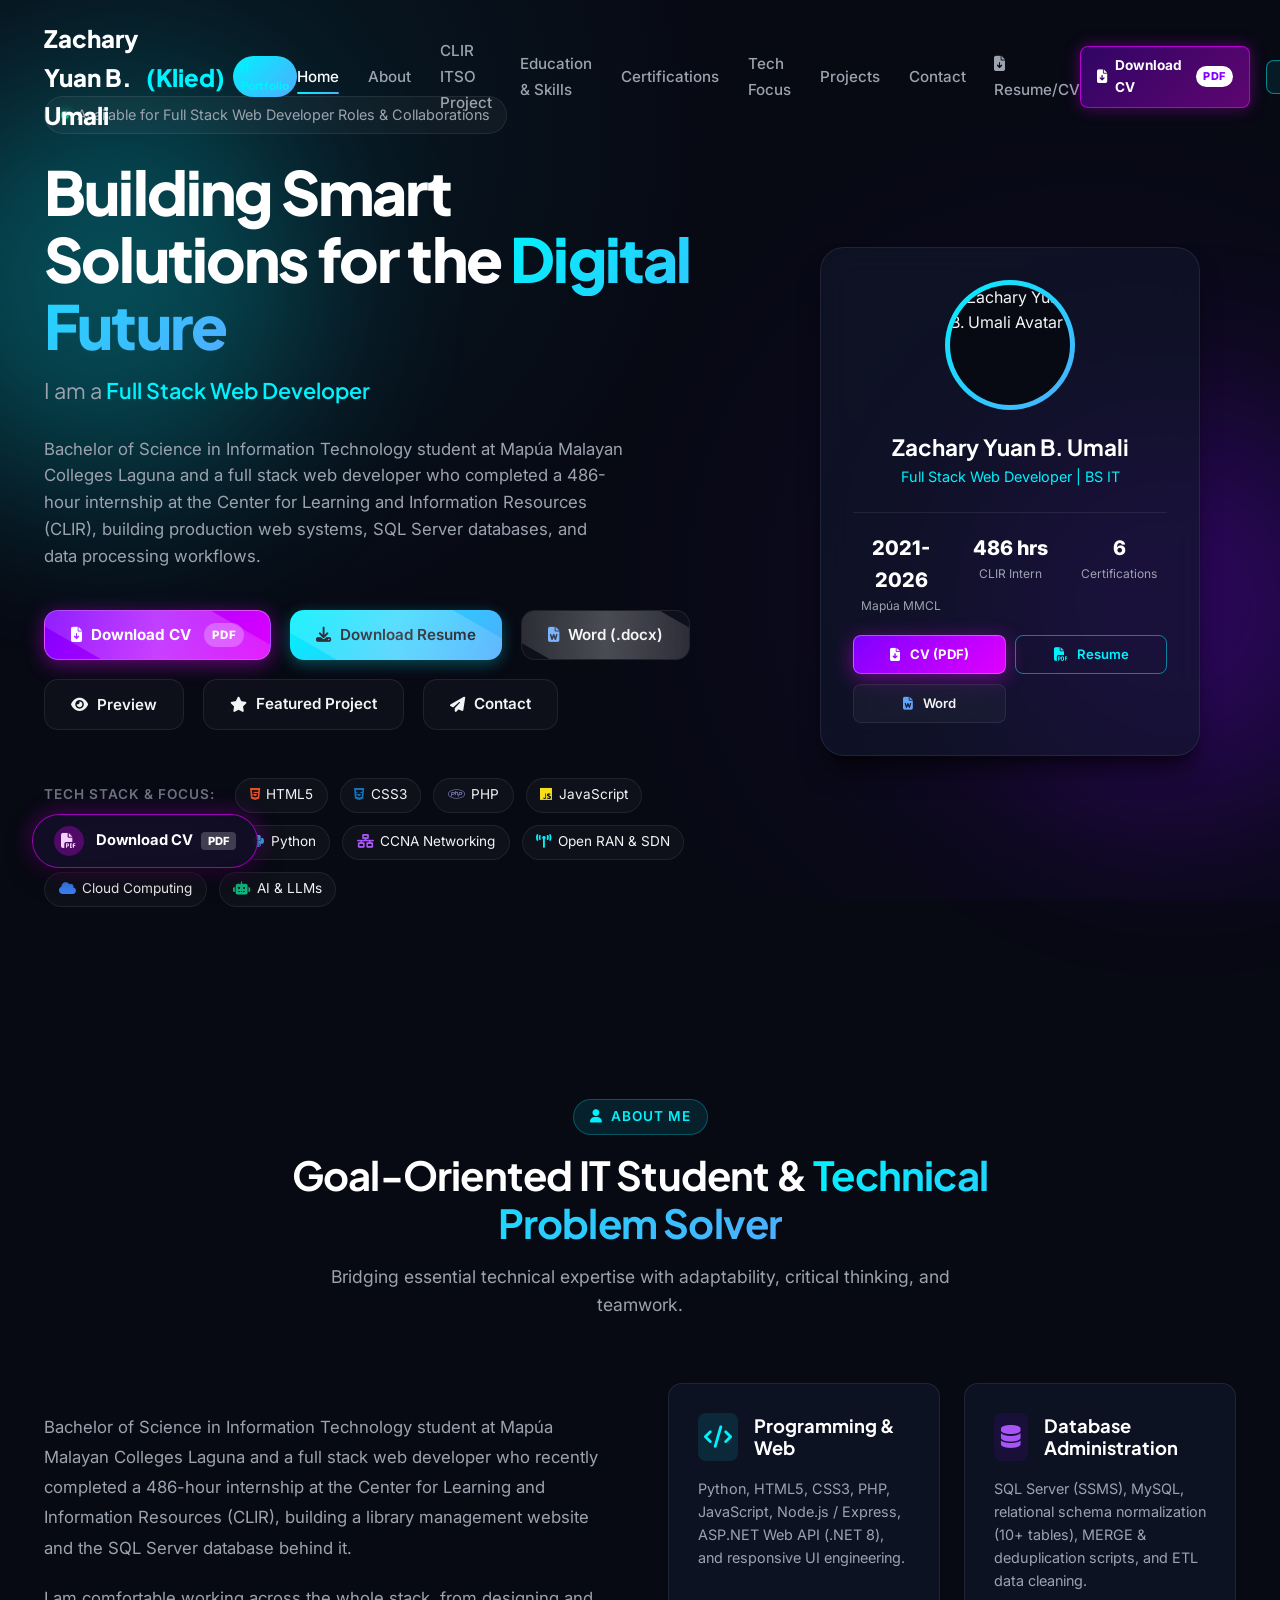
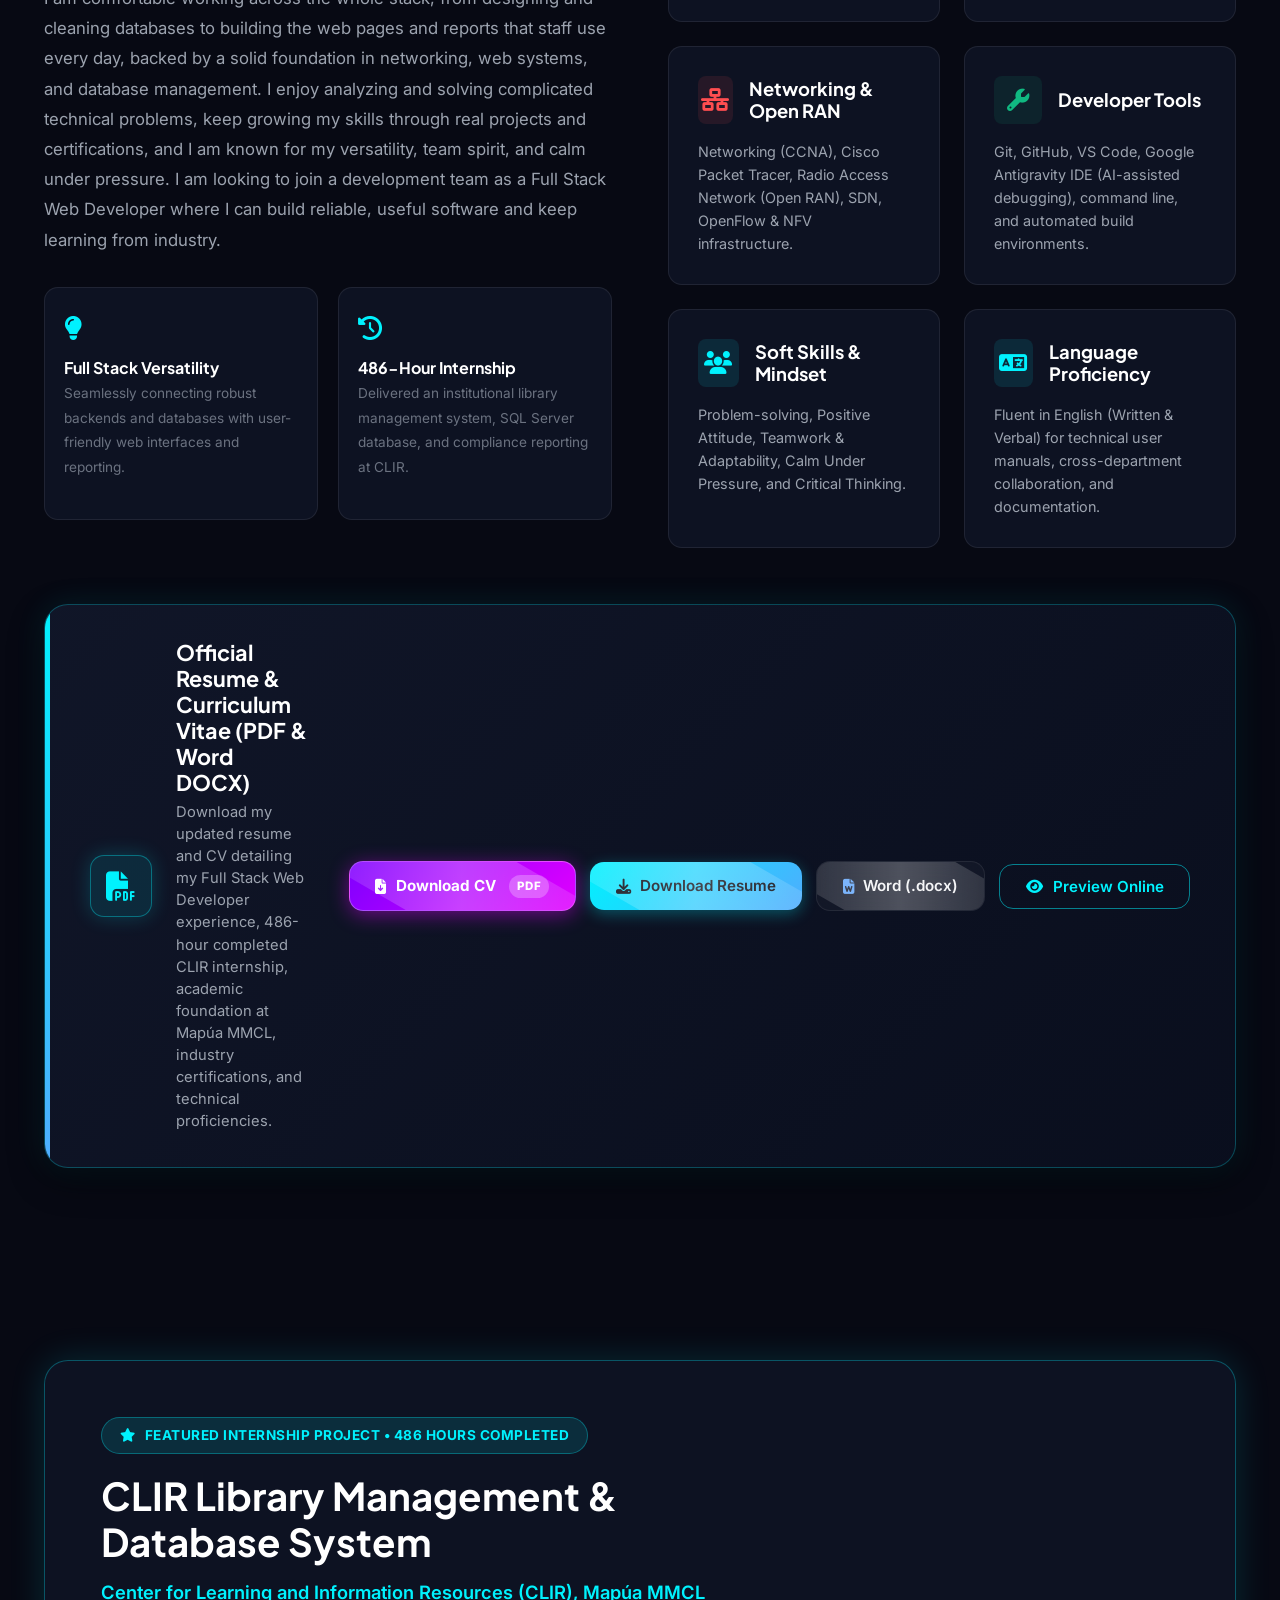
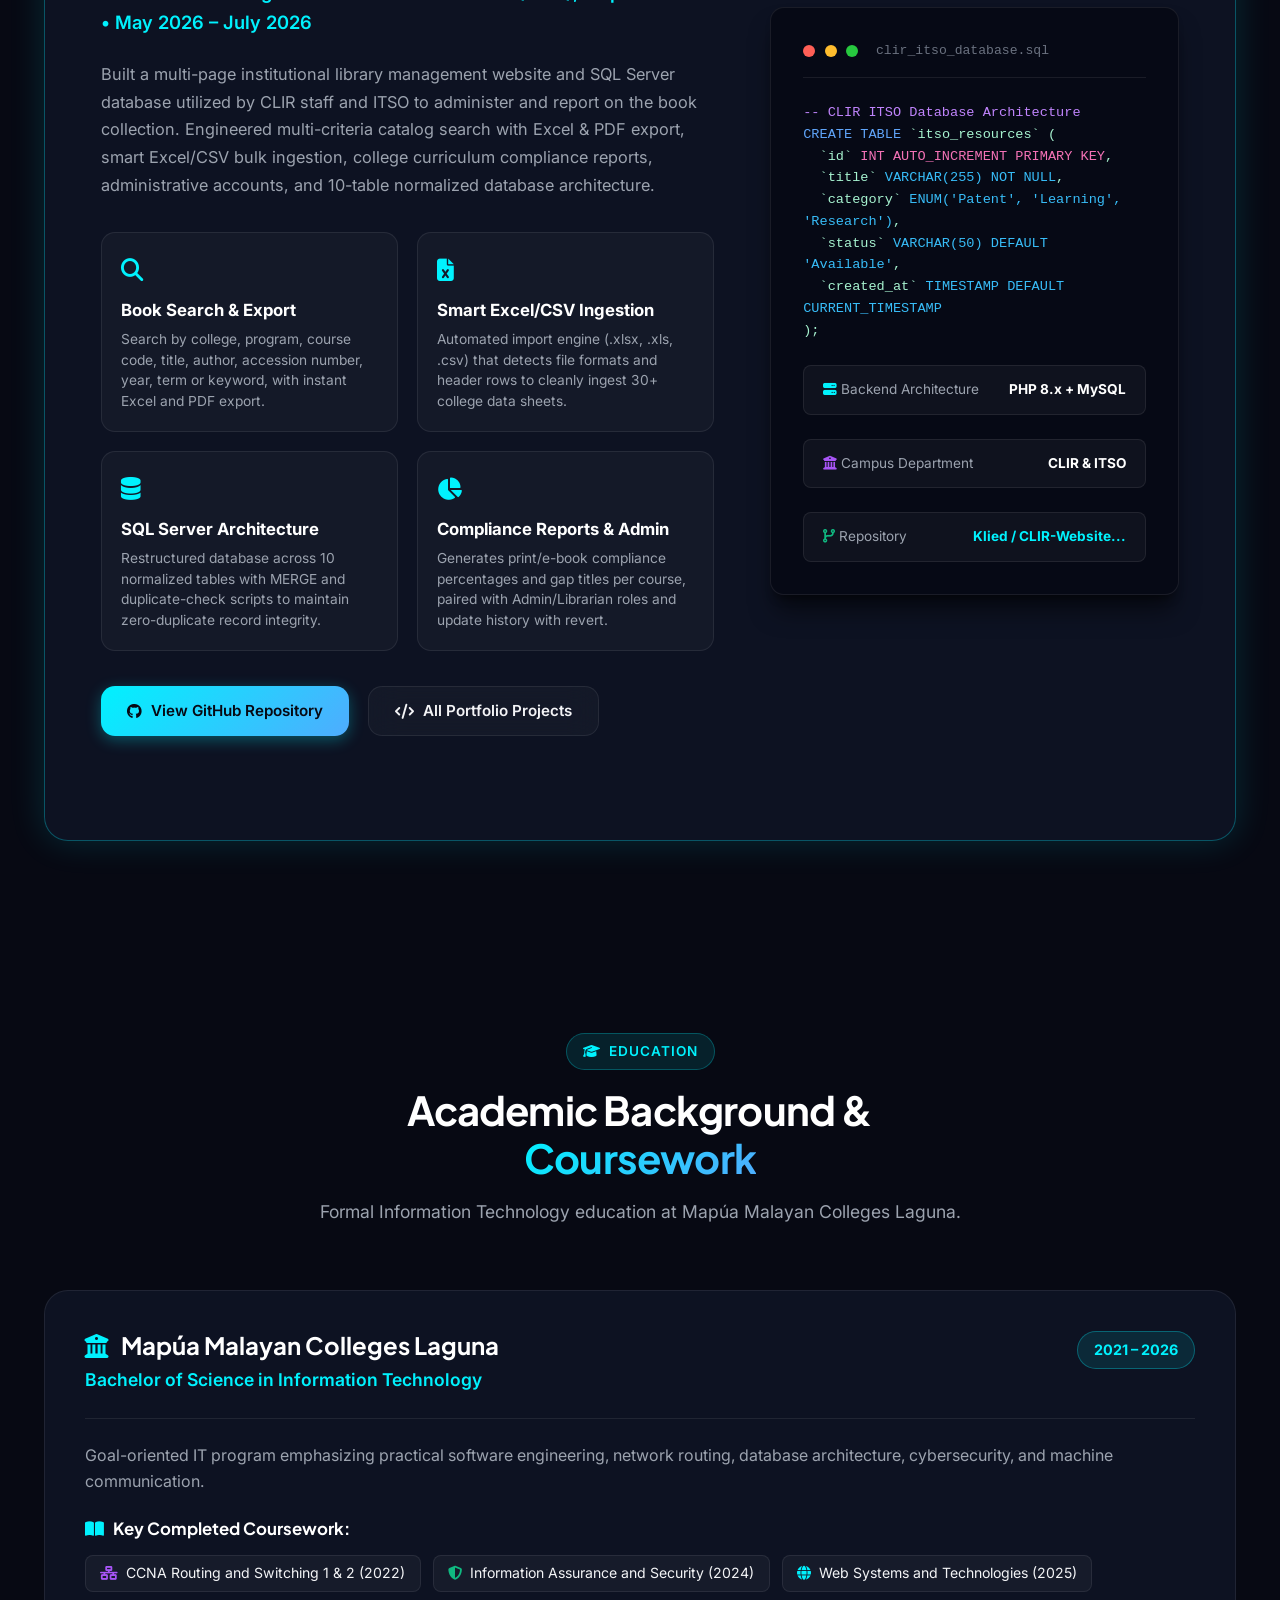
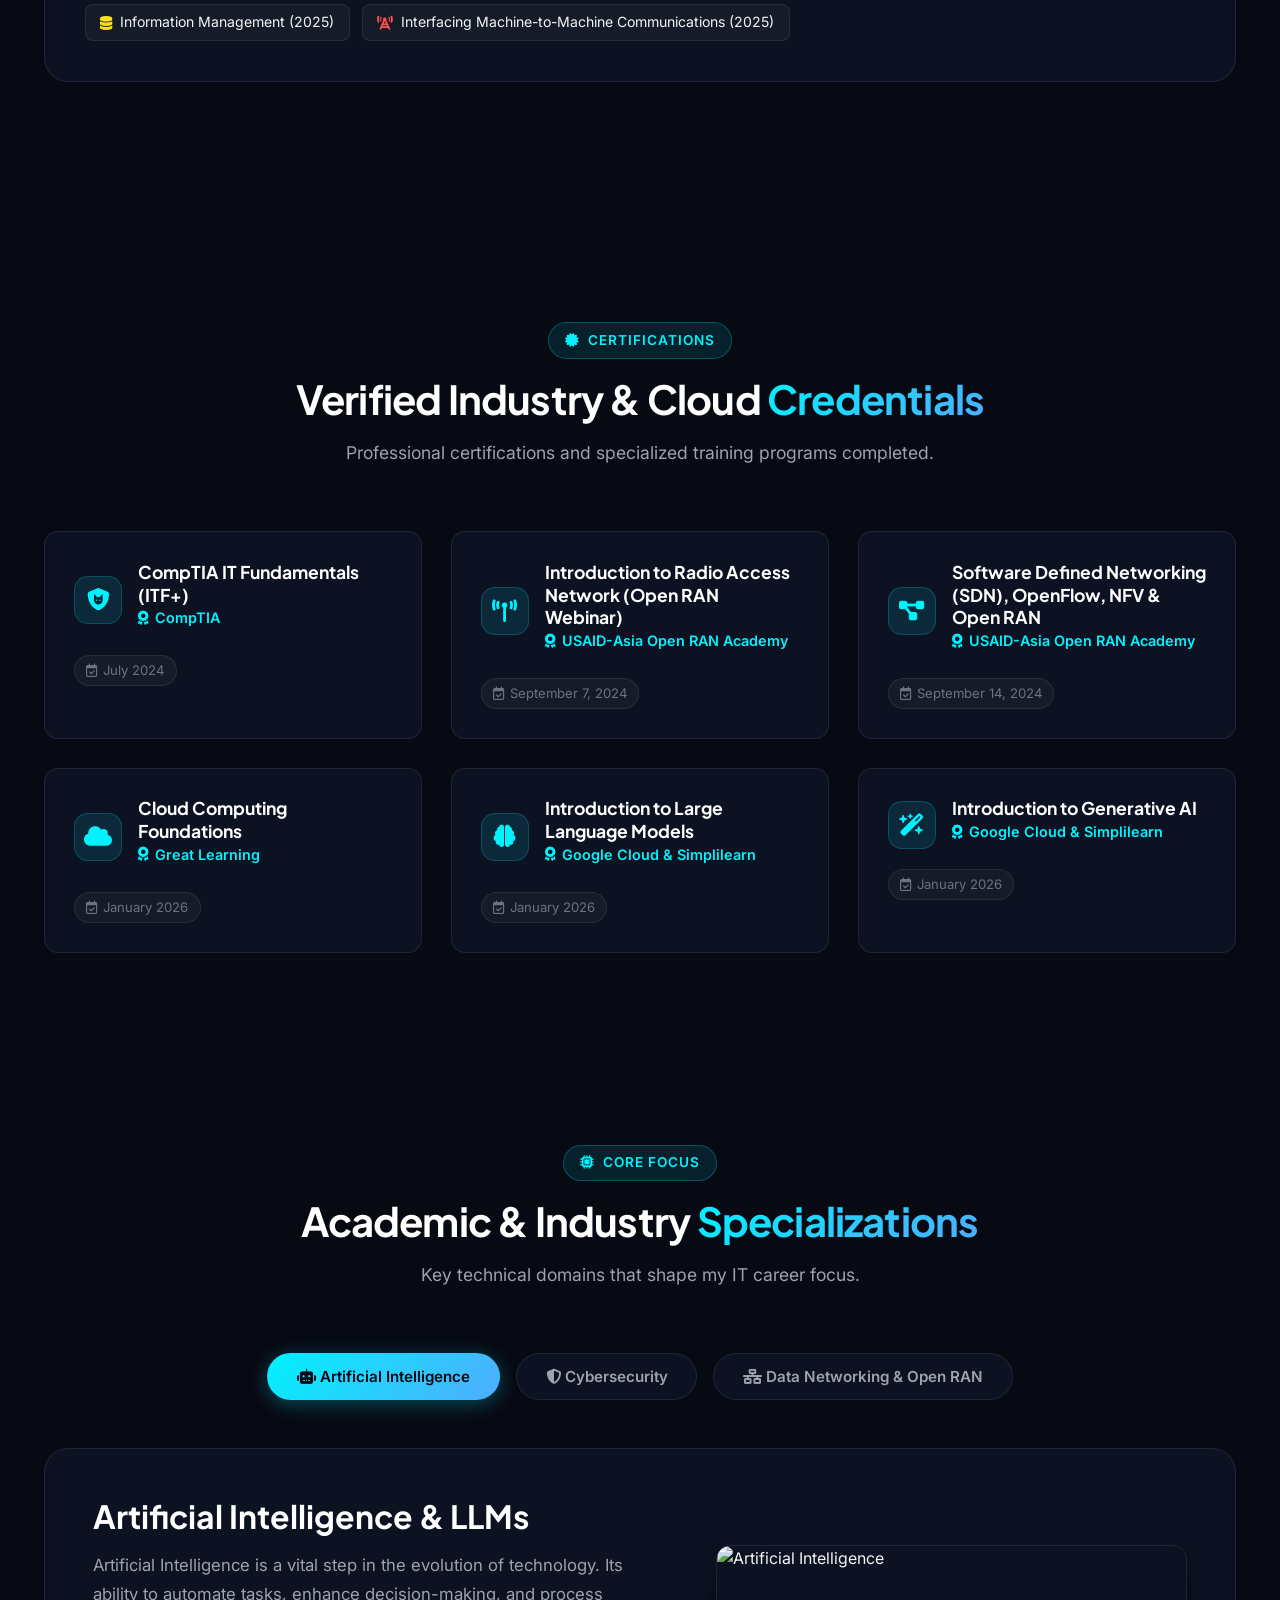
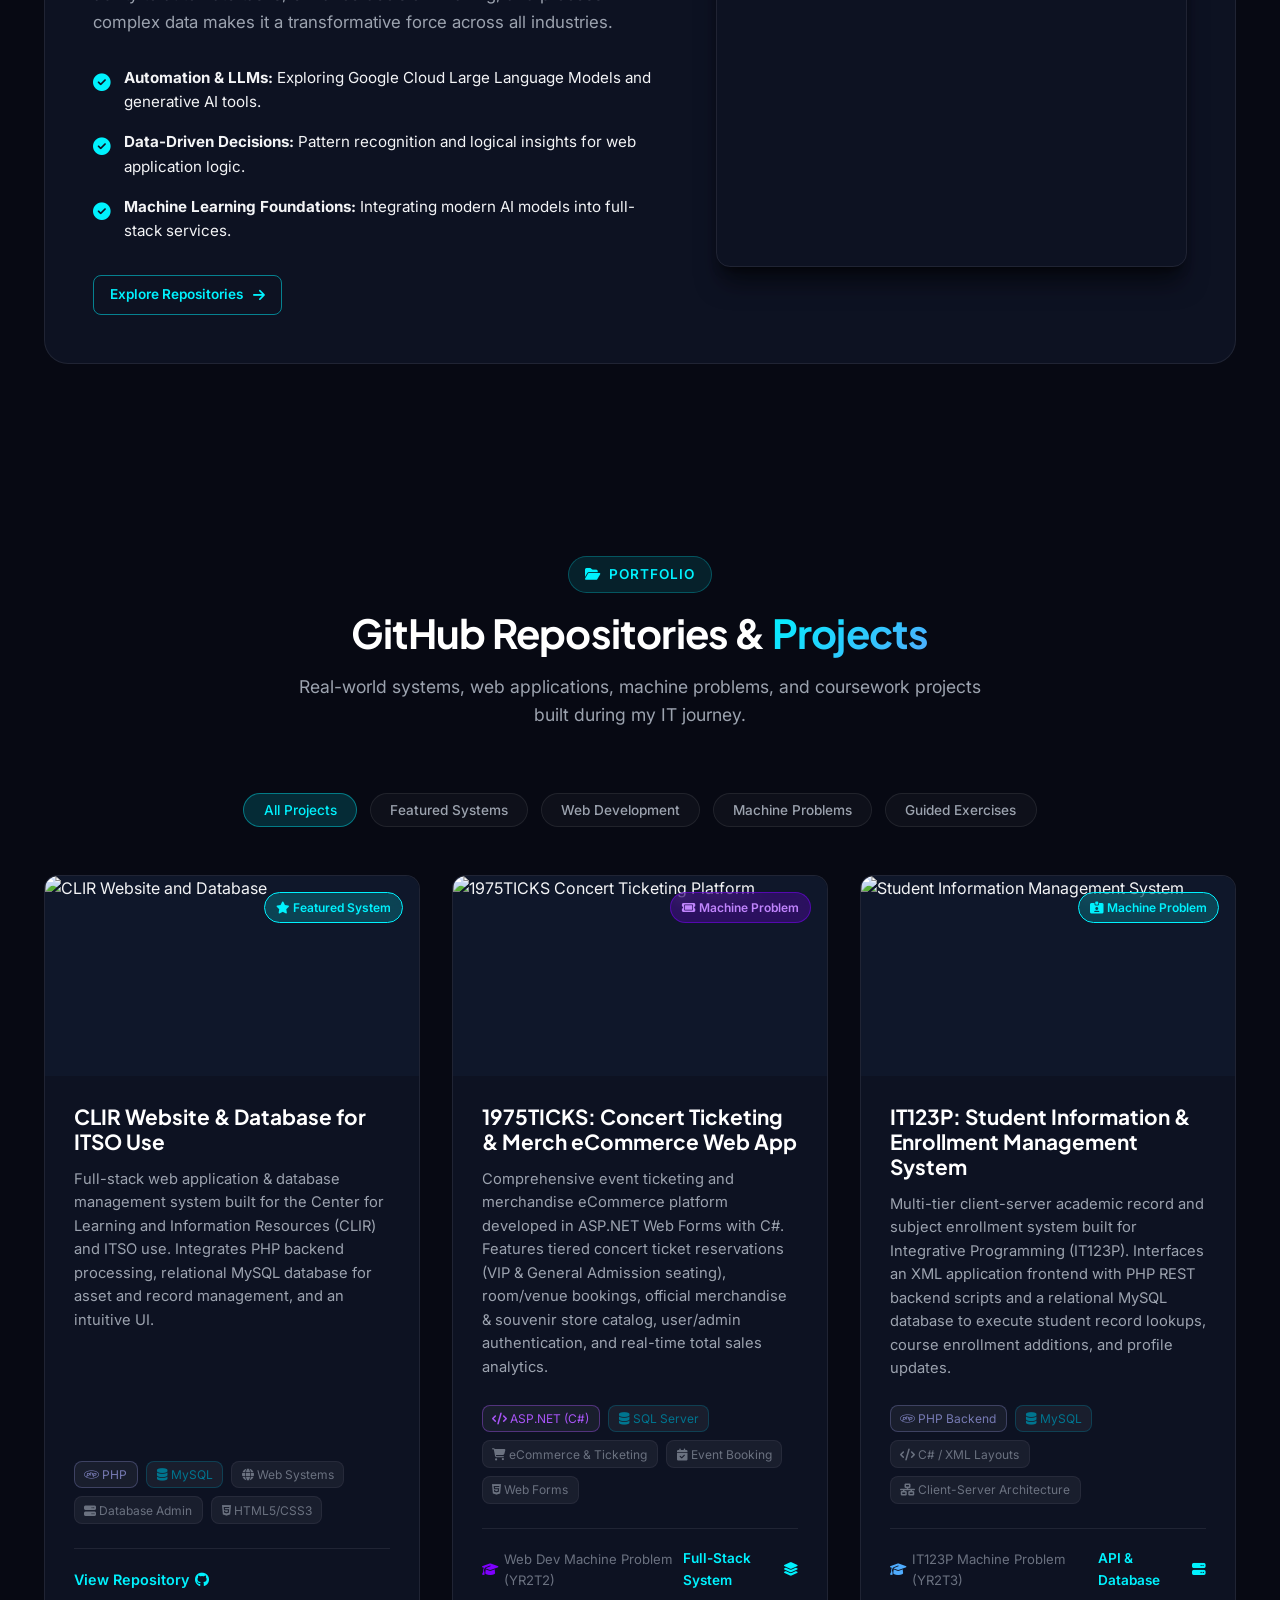
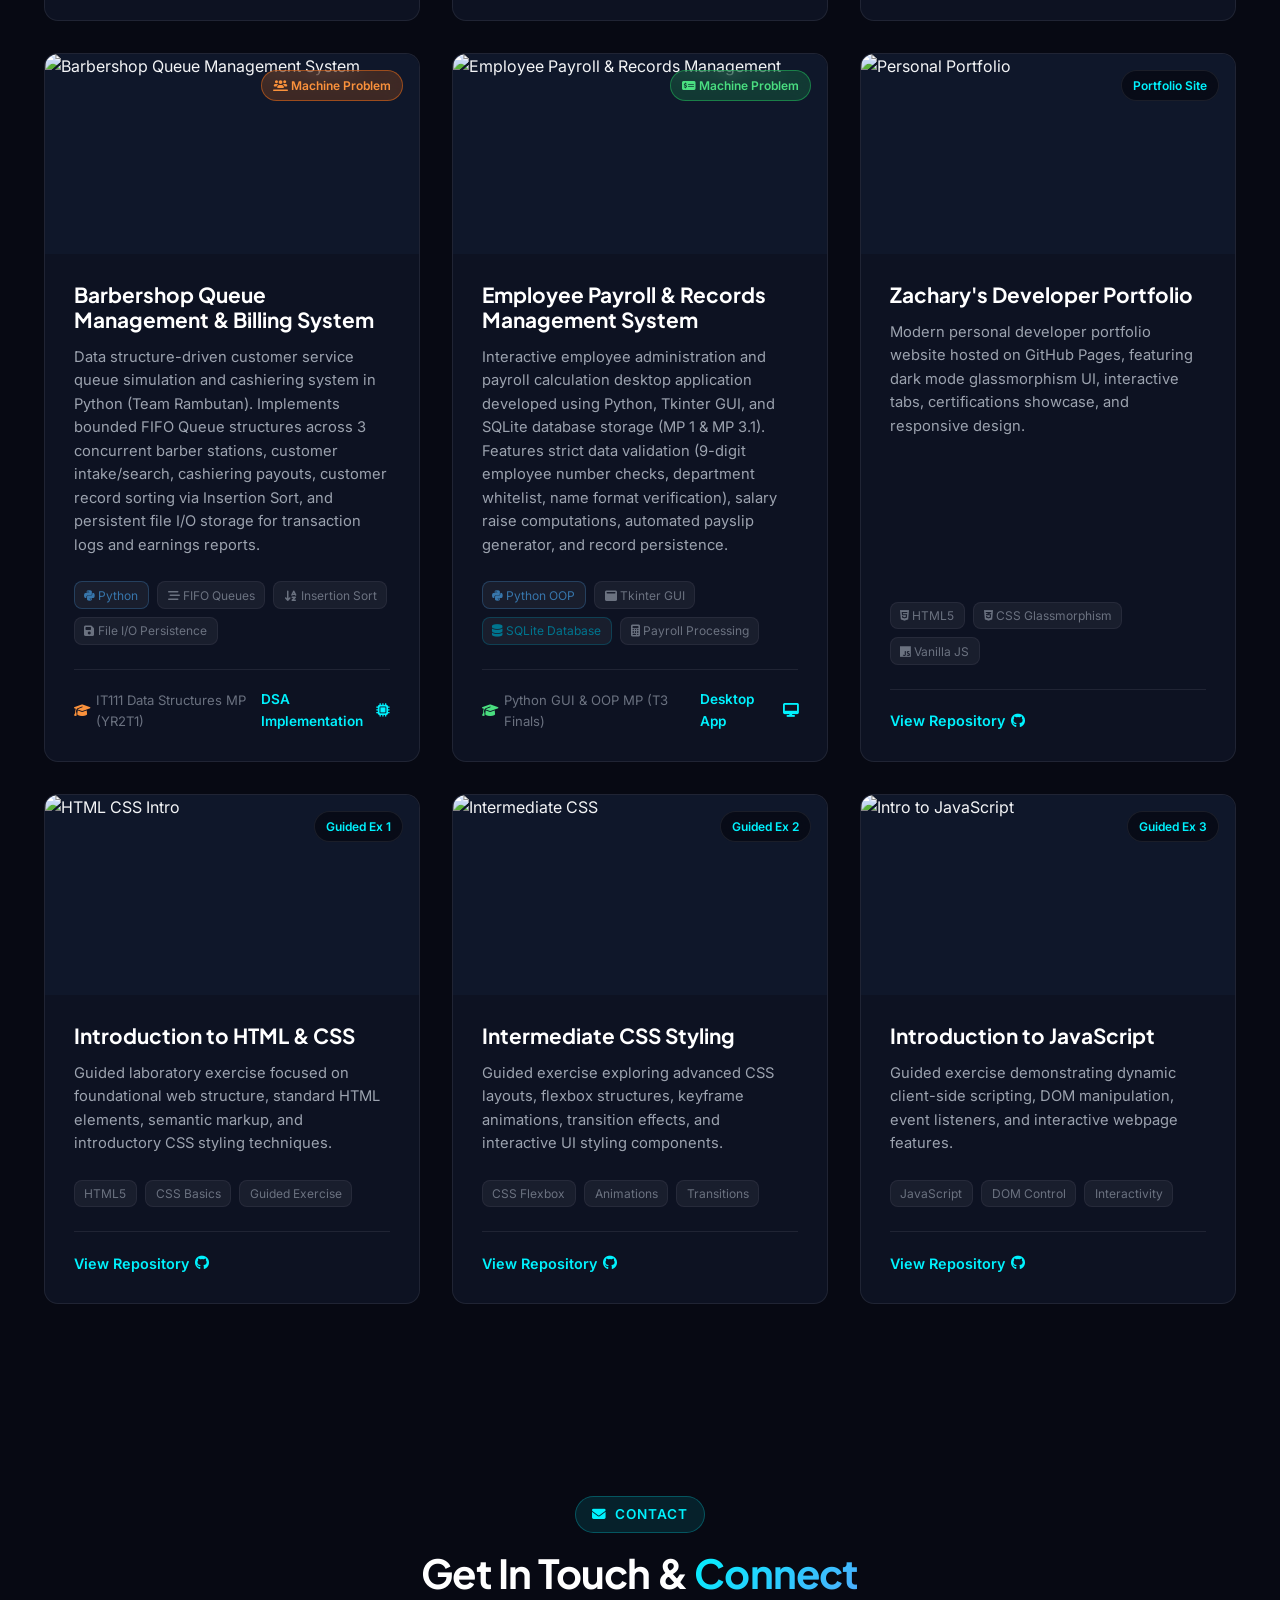
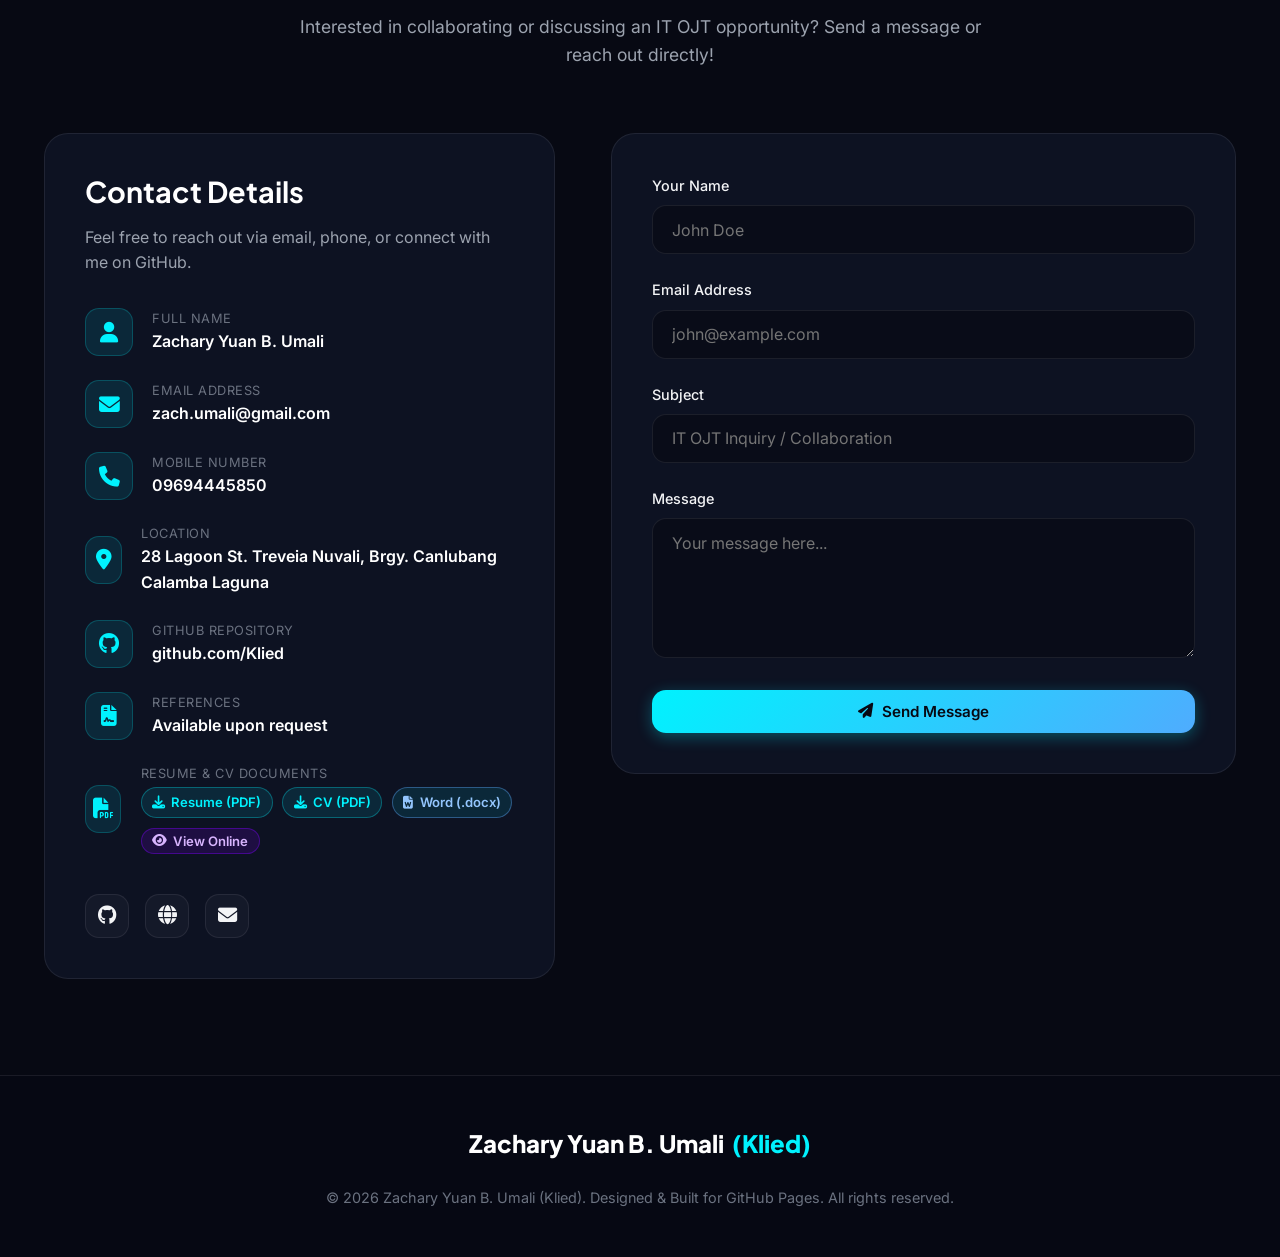
==== commit 5560b18f: "commit" ====
--- a/index.html
+++ b/index.html
@@ -5,11 +5,11 @@
   <meta charset="UTF-8">
   <meta name="viewport" content="width=device-width, initial-scale=1.0">
   <meta name="description"
-    content="Portfolio of Zachary Yuan B. Umali (Klied) - BS Information Technology Student, IT OJT Applicant, Web Systems & Database Developer, Networking & Cloud Enthusiast.">
+    content="Portfolio of Zachary Yuan B. Umali (Klied) - Full Stack Web Developer & BS IT Student at Mapúa Malayan Colleges Laguna, with 486-hour CLIR internship experience, database management, and cloud certifications.">
   <meta name="keywords"
-    content="Zachary Yuan B. Umali, Klied, IT OJT Applicant, Developer Portfolio, Mapua Malayan Colleges Laguna, CLIR Website, Database Management, PHP, MySQL, Open RAN, CompTIA ITF+, Cloud Computing, AI, JavaScript, HTML, CSS">
+    content="Zachary Yuan B. Umali, Klied, Full Stack Web Developer, Developer Portfolio, Mapua Malayan Colleges Laguna, CLIR Website, Database Management, PHP, MySQL, SQL Server, Node.js, Open RAN, CompTIA ITF+, Cloud Computing, AI, Python">
   <meta name="author" content="Zachary Yuan B. Umali">
-  <title>Zachary Yuan B. Umali | IT & Developer Portfolio</title>
+  <title>Zachary Yuan B. Umali | Full Stack Web Developer Portfolio</title>
 
   <!-- Google Fonts -->
   <link rel="preconnect" href="https://fonts.googleapis.com">
@@ -2220,7 +2220,15 @@
               <i class="fa-solid fa-file-pdf"></i>
               <div class="resume-dropdown-text">
                 <strong>Download Resume</strong>
-                <span>Official PDF (IT OJT Applicant)</span>
+                <span>Official PDF (Full Stack Developer)</span>
+              </div>
+            </a>
+            <a href="assets/Zachary_Umali_Resume.docx" download="Zachary_Umali_Resume.docx"
+              class="resume-dropdown-item">
+              <i class="fa-solid fa-file-word" style="color: #60a5fa;"></i>
+              <div class="resume-dropdown-text">
+                <strong style="color: #93c5fd;">Download Word Resume</strong>
+                <span>Microsoft Word (.docx)</span>
               </div>
             </a>
             <div class="resume-dropdown-divider"></div>
@@ -2253,19 +2261,18 @@
       <div class="hero-content">
         <div class="hero-greeting">
           <span class="pulse-dot"></span>
-          Available for IT Internships, OJT & Collaborations
+          Available for Full Stack Web Developer Roles & Collaborations
         </div>
         <h1 class="hero-title">
           Building Smart Solutions for the <span class="text-gradient">Digital Future</span>
         </h1>
         <h2 class="hero-subtitle">
-          I am an <span class="typewriter"></span>
+          I am a <span class="typewriter"></span>
         </h2>
         <p class="hero-description">
-          Welcome to my portfolio! I am a Bachelor of Science in Information Technology student at Mapúa Malayan
-          Colleges Laguna,
-          dedicated to web systems, database management, network infrastructure, cloud computing, and Open RAN
-          technology.
+          Bachelor of Science in Information Technology student at Mapúa Malayan Colleges Laguna and a full stack web
+          developer who completed a 486-hour internship at the Center for Learning and Information Resources (CLIR),
+          building production web systems, SQL Server databases, and data processing workflows.
         </p>
 
         <div class="hero-buttons">
@@ -2276,6 +2283,10 @@
           <a href="assets/Zachary_Yuan_Umali_Resume.pdf" download="Zachary_Yuan_Umali_Resume.pdf"
             class="btn btn-primary btn-glow" id="heroDownloadResumeBtn">
             <i class="fa-solid fa-download"></i> Download Resume
+          </a>
+          <a href="assets/Zachary_Umali_Resume.docx" download="Zachary_Umali_Resume.docx"
+            class="btn btn-secondary btn-glow" id="heroDownloadDocxBtn" title="Download Official Word Resume (.docx)">
+            <i class="fa-solid fa-file-word" style="color: #60a5fa;"></i> Word (.docx)
           </a>
           <button type="button" class="btn btn-secondary open-preview-btn" title="Preview Resume & CV">
             <i class="fa-solid fa-eye"></i> Preview
@@ -2294,7 +2305,8 @@
           <span class="tech-pill"><i class="fa-brands fa-css3-alt" style="color: #1572b6;"></i> CSS3</span>
           <span class="tech-pill"><i class="fa-brands fa-php" style="color: #777bb4;"></i> PHP</span>
           <span class="tech-pill"><i class="fa-brands fa-js" style="color: #f7df1e;"></i> JavaScript</span>
-          <span class="tech-pill"><i class="fa-solid fa-database" style="color: #00758f;"></i> MySQL</span>
+          <span class="tech-pill"><i class="fa-solid fa-database" style="color: #00758f;"></i> MySQL / SQL Server</span>
+          <span class="tech-pill"><i class="fa-brands fa-python" style="color: #38bdf8;"></i> Python</span>
           <span class="tech-pill"><i class="fa-solid fa-network-wired" style="color: #a855f7;"></i> CCNA
             Networking</span>
           <span class="tech-pill"><i class="fa-solid fa-tower-broadcast" style="color: #00f2fe;"></i> Open RAN &
@@ -2312,7 +2324,7 @@
               alt="Zachary Yuan B. Umali Avatar" class="hero-avatar">
           </div>
           <h3 class="hero-card-name">Zachary Yuan B. Umali</h3>
-          <p class="hero-card-role">IT OJT Applicant | BS IT Student</p>
+          <p class="hero-card-role">Full Stack Web Developer | BS IT</p>
 
           <div class="hero-stats">
             <div class="stat-item">
@@ -2320,12 +2332,12 @@
               <div class="stat-label">Mapúa MMCL</div>
             </div>
             <div class="stat-item">
+              <div class="stat-number">486 hrs</div>
+              <div class="stat-label">CLIR Intern</div>
+            </div>
+            <div class="stat-item">
               <div class="stat-number">6</div>
               <div class="stat-label">Certifications</div>
-            </div>
-            <div class="stat-item">
-              <div class="stat-number">5+</div>
-              <div class="stat-label">GitHub Repos</div>
             </div>
           </div>
 
@@ -2337,6 +2349,11 @@
             <a href="assets/Zachary_Yuan_Umali_Resume.pdf" download="Zachary_Yuan_Umali_Resume.pdf"
               class="btn btn-outline btn-sm" style="font-size: 0.82rem; padding: 0.5rem 0.6rem; justify-content: center;">
               <i class="fa-solid fa-file-pdf"></i> Resume
+            </a>
+            <a href="assets/Zachary_Umali_Resume.docx" download="Zachary_Umali_Resume.docx"
+              class="btn btn-secondary btn-sm"
+              style="font-size: 0.82rem; padding: 0.5rem 0.6rem; justify-content: center;" title="Download Word (.docx)">
+              <i class="fa-solid fa-file-word" style="color: #60a5fa;"></i> Word
             </a>
           </div>
         </div>
@@ -2358,34 +2375,30 @@
       <div class="about-grid">
         <div class="about-text">
           <p>
-            As a Bachelor of Science in Information Technology student at Mapúa Malayan Colleges Laguna,
-            I am goal-oriented with a solid foundation in essential aspects such as networking, web systems, and
-            database management.
-            My studies also allow for coverage of the whole field including current trends like cloud computing and Open
-            RAN technology.
-            I love the captivating process of analyzing and solving complicated technical problems.
+            Bachelor of Science in Information Technology student at Mapúa Malayan Colleges Laguna and a full stack web
+            developer who recently completed a 486-hour internship at the Center for Learning and Information Resources
+            (CLIR), building a library management website and the SQL Server database behind it.
           </p>
           <p>
-            I always strive to expand my skills through real projects, getting certified, and finishing all necessary
-            courses with hard work and dedication.
-            Known for my versatility, team spirit, and coolness under fire, I am keenly looking forward to bringing my
-            technical expertise to bear in the role of IT Intern.
-            This way I can learn firsthand what industry is really like—an experience that will greatly enrich my
-            education and career development.
+            I am comfortable working across the whole stack, from designing and cleaning databases to building the web
+            pages and reports that staff use every day, backed by a solid foundation in networking, web systems, and
+            database management. I enjoy analyzing and solving complicated technical problems, keep growing my skills
+            through real projects and certifications, and I am known for my versatility, team spirit, and calm under
+            pressure. I am looking to join a development team as a Full Stack Web Developer where I can build reliable,
+            useful software and keep learning from industry.
           </p>
 
           <div class="about-highlights">
             <div class="highlight-box">
               <div class="highlight-icon"><i class="fa-solid fa-lightbulb"></i></div>
-              <h4 class="highlight-title">Critical Mindset</h4>
-              <p class="highlight-desc">Deconstructing complex systems into structured, manageable technical components.
+              <h4 class="highlight-title">Full Stack Versatility</h4>
+              <p class="highlight-desc">Seamlessly connecting robust backends and databases with user-friendly web interfaces and reporting.
               </p>
             </div>
             <div class="highlight-box">
-              <div class="highlight-icon"><i class="fa-solid fa-arrows-rotate"></i></div>
-              <h4 class="highlight-title">Adaptability & Versatility</h4>
-              <p class="highlight-desc">Embracing new web frameworks, cloud environments, and emerging networking
-                paradigms.</p>
+              <div class="highlight-icon"><i class="fa-solid fa-clock-rotate-left"></i></div>
+              <h4 class="highlight-title">486-Hour Internship</h4>
+              <p class="highlight-desc">Delivered an institutional library management system, SQL Server database, and compliance reporting at CLIR.</p>
             </div>
           </div>
         </div>
@@ -2394,22 +2407,11 @@
         <div class="skills-grid">
           <div class="skill-card">
             <div class="skill-header">
-              <div class="skill-icon-wrapper"><i class="fa-solid fa-network-wired"></i></div>
-              <h3 class="skill-card-title">Networking & Open RAN</h3>
-            </div>
-            <p class="skill-card-desc">
-              Networking (CCNA), Cisco Packet Tracer, Radio Access Network (Open RAN), SDN, OpenFlow & NFV
-              infrastructure.
-            </p>
-          </div>
-
-          <div class="skill-card">
-            <div class="skill-header">
               <div class="skill-icon-wrapper"><i class="fa-solid fa-code"></i></div>
               <h3 class="skill-card-title">Programming & Web</h3>
             </div>
             <p class="skill-card-desc">
-              Python, HTML5, CSS3, PHP, JavaScript, responsive UI design, and full-stack web application development.
+              Python, HTML5, CSS3, PHP, JavaScript, Node.js / Express, ASP.NET Web API (.NET 8), and responsive UI engineering.
             </p>
           </div>
 
@@ -2419,8 +2421,17 @@
               <h3 class="skill-card-title">Database Administration</h3>
             </div>
             <p class="skill-card-desc">
-              MySQL, relational schema design, information management, data security, and database integration for web
-              tools.
+              SQL Server (SSMS), MySQL, relational schema normalization (10+ tables), MERGE & deduplication scripts, and ETL data cleaning.
+            </p>
+          </div>
+
+          <div class="skill-card">
+            <div class="skill-header">
+              <div class="skill-icon-wrapper"><i class="fa-solid fa-network-wired"></i></div>
+              <h3 class="skill-card-title">Networking & Open RAN</h3>
+            </div>
+            <p class="skill-card-desc">
+              Networking (CCNA), Cisco Packet Tracer, Radio Access Network (Open RAN), SDN, OpenFlow & NFV infrastructure.
             </p>
           </div>
 
@@ -2430,7 +2441,7 @@
               <h3 class="skill-card-title">Developer Tools</h3>
             </div>
             <p class="skill-card-desc">
-              Git, GitHub, VS Code, command line interfaces, environment configuration, and version management.
+              Git, GitHub, VS Code, Google Antigravity IDE (AI-assisted debugging), command line, and automated build environments.
             </p>
           </div>
 
@@ -2450,8 +2461,7 @@
               <h3 class="skill-card-title">Language Proficiency</h3>
             </div>
             <p class="skill-card-desc">
-              Fluent in English (Written & Verbal) for technical documentation, cross-team collaboration, and client
-              communication.
+              Fluent in English (Written & Verbal) for technical user manuals, cross-department collaboration, and documentation.
             </p>
           </div>
         </div>
@@ -2464,10 +2474,9 @@
             <i class="fa-solid fa-file-pdf"></i>
           </div>
           <div>
-            <h3 class="resume-cta-title">Official Resume & Curriculum Vitae</h3>
+            <h3 class="resume-cta-title">Official Resume & Curriculum Vitae (PDF & Word DOCX)</h3>
             <p class="resume-cta-desc">
-              Looking for a dedicated IT OJT Intern? Download my comprehensive resume or CV detailing my academic
-              coursework at Mapúa MMCL, certifications, full-stack web projects, and networking background.
+              Download my updated resume and CV detailing my Full Stack Web Developer experience, 486-hour completed CLIR internship, academic foundation at Mapúa MMCL, industry certifications, and technical proficiencies.
             </p>
           </div>
         </div>
@@ -2480,6 +2489,10 @@
             class="btn btn-primary btn-glow">
             <i class="fa-solid fa-download"></i> Download Resume
           </a>
+          <a href="assets/Zachary_Umali_Resume.docx" download="Zachary_Umali_Resume.docx"
+            class="btn btn-secondary btn-glow" title="Download Word Resume (.docx)">
+            <i class="fa-solid fa-file-word" style="color: #60a5fa;"></i> Word (.docx)
+          </a>
           <button type="button" class="btn btn-outline open-preview-btn">
             <i class="fa-solid fa-eye"></i> Preview Online
           </button>
@@ -2495,47 +2508,39 @@
         <div class="clir-spotlight-grid">
           <div>
             <div class="clir-badge-header">
-              <i class="fa-solid fa-star"></i> Featured System Showcase
-            </div>
-            <h2 class="clir-title">CLIR Website & Database for ITSO Use</h2>
+              <i class="fa-solid fa-star"></i> Featured Internship Project • 486 Hours Completed
+            </div>
+            <h2 class="clir-title">CLIR Library Management & Database System</h2>
             <div class="clir-subtitle">
-              Center for Learning and Information Resources (CLIR) & ITSO Management System
+              Center for Learning and Information Resources (CLIR), Mapúa MMCL • May 2026 – July 2026
             </div>
             <p class="clir-desc">
-              A full-stack web application & relational database architecture engineered for Mapúa Malayan Colleges
-              Laguna's
-              Innovation and Technology Support Office (ITSO) and Center for Learning and Information Resources (CLIR).
-              Built to manage intellectual property assets, patent tracking, digital learning resources, and user record
-              transactions.
+              Built a multi-page institutional library management website and SQL Server database utilized by CLIR staff and ITSO to administer and report on the book collection. Engineered multi-criteria catalog search with Excel & PDF export, smart Excel/CSV bulk ingestion, college curriculum compliance reports, administrative accounts, and 10-table normalized database architecture.
             </p>
 
             <div class="clir-feature-grid">
               <div class="clir-feature-item">
-                <div class="clir-feature-icon"><i class="fa-brands fa-php"></i></div>
-                <div class="clir-feature-title">PHP Server-Side Engine</div>
-                <div class="clir-feature-text">Handles dynamic page rendering, user authentication, input validation,
-                  and secure database CRUD operations.</div>
+                <div class="clir-feature-icon"><i class="fa-solid fa-magnifying-glass"></i></div>
+                <div class="clir-feature-title">Book Search & Export</div>
+                <div class="clir-feature-text">Search by college, program, course code, title, author, accession number, year, term or keyword, with instant Excel and PDF export.</div>
+              </div>
+
+              <div class="clir-feature-item">
+                <div class="clir-feature-icon"><i class="fa-solid fa-file-excel"></i></div>
+                <div class="clir-feature-title">Smart Excel/CSV Ingestion</div>
+                <div class="clir-feature-text">Automated import engine (.xlsx, .xls, .csv) that detects file formats and header rows to cleanly ingest 30+ college data sheets.</div>
               </div>
 
               <div class="clir-feature-item">
                 <div class="clir-feature-icon"><i class="fa-solid fa-database"></i></div>
-                <div class="clir-feature-title">MySQL Relational Database</div>
-                <div class="clir-feature-text">Structured database schema storing resource catalogs, patent files,
-                  activity logs, and administrative permissions.</div>
+                <div class="clir-feature-title">SQL Server Architecture</div>
+                <div class="clir-feature-text">Restructured database across 10 normalized tables with MERGE and duplicate-check scripts to maintain zero-duplicate record integrity.</div>
               </div>
 
               <div class="clir-feature-item">
-                <div class="clir-feature-icon"><i class="fa-solid fa-layer-group"></i></div>
-                <div class="clir-feature-title">ITSO Resource Management</div>
-                <div class="clir-feature-text">Tailored workflows for patent application tracking, research assets, and
-                  library material inventory.</div>
-              </div>
-
-              <div class="clir-feature-item">
-                <div class="clir-feature-icon"><i class="fa-solid fa-mobile-screen"></i></div>
-                <div class="clir-feature-title">Responsive Front-End UI</div>
-                <div class="clir-feature-text">Clean, intuitive web interface designed with HTML5, CSS3 layout systems,
-                  and interactive client JavaScript.</div>
+                <div class="clir-feature-icon"><i class="fa-solid fa-chart-pie"></i></div>
+                <div class="clir-feature-title">Compliance Reports & Admin</div>
+                <div class="clir-feature-text">Generates print/e-book compliance percentages and gap titles per course, paired with Admin/Librarian roles and update history with revert.</div>
               </div>
             </div>
 
@@ -2878,7 +2883,7 @@
       <div class="section-header">
         <span class="section-tag"><i class="fa-solid fa-folder-open"></i> Portfolio</span>
         <h2 class="section-title">GitHub Repositories & <span class="text-gradient">Projects</span></h2>
-        <p class="section-subtitle">Real-world systems, web applications, and guided coursework projects built during my
+        <p class="section-subtitle">Real-world systems, web applications, machine problems, and coursework projects built during my
           IT journey.</p>
       </div>
 
@@ -2886,6 +2891,7 @@
         <button class="filter-btn active" data-filter="all">All Projects</button>
         <button class="filter-btn" data-filter="featured">Featured Systems</button>
         <button class="filter-btn" data-filter="web">Web Development</button>
+        <button class="filter-btn" data-filter="mp">Machine Problems</button>
         <button class="filter-btn" data-filter="guided">Guided Exercises</button>
       </div>
 
@@ -2925,6 +2931,135 @@
           </div>
         </div>
 
+        <!-- MACHINE PROBLEM 1: 1975TICKS Concert Ticketing & Merch eCommerce Platform -->
+        <div class="project-card" data-category="featured web mp">
+          <div class="project-thumb">
+            <div class="project-badge"
+              style="background: rgba(127, 0, 255, 0.25); color: #c084fc; border-color: rgba(127, 0, 255, 0.5);">
+              <i class="fa-solid fa-ticket"></i> Machine Problem
+            </div>
+            <img src="https://images.unsplash.com/photo-1514525253161-7a46d19cd819?auto=format&fit=crop&w=600&q=80"
+              alt="1975TICKS Concert Ticketing Platform" class="project-thumb-bg">
+          </div>
+          <div class="project-body">
+            <h3 class="project-title">1975TICKS: Concert Ticketing & Merch eCommerce Web App</h3>
+            <p class="project-desc">
+              Comprehensive event ticketing and merchandise eCommerce platform developed in ASP.NET Web Forms with C#. Features tiered concert ticket reservations (VIP & General Admission seating), room/venue bookings, official merchandise & souvenir store catalog, user/admin authentication, and real-time total sales analytics.
+            </p>
+            <div class="project-tags">
+              <span class="tag" style="color: #a855f7; border-color: rgba(168, 85, 247, 0.4);"><i class="fa-solid fa-code"></i> ASP.NET (C#)</span>
+              <span class="tag" style="color: #00758f; border-color: rgba(0, 117, 143, 0.4);"><i class="fa-solid fa-database"></i> SQL Server</span>
+              <span class="tag"><i class="fa-solid fa-cart-shopping"></i> eCommerce & Ticketing</span>
+              <span class="tag"><i class="fa-solid fa-calendar-check"></i> Event Booking</span>
+              <span class="tag"><i class="fa-brands fa-html5"></i> Web Forms</span>
+            </div>
+            <div class="project-footer">
+              <span style="font-size: 0.82rem; color: var(--text-dim); display: inline-flex; align-items: center; gap: 0.4rem;">
+                <i class="fa-solid fa-graduation-cap" style="color: var(--accent-purple);"></i> Web Dev Machine Problem (YR2T2)
+              </span>
+              <span class="project-link" style="color: var(--primary-cyan); font-size: 0.85rem;">
+                Full-Stack System <i class="fa-solid fa-layer-group"></i>
+              </span>
+            </div>
+          </div>
+        </div>
+
+        <!-- MACHINE PROBLEM 2: IT123P Student Information & Enrollment Management System -->
+        <div class="project-card" data-category="featured mp">
+          <div class="project-thumb">
+            <div class="project-badge"
+              style="background: rgba(0, 242, 254, 0.2); color: var(--primary-cyan); border-color: var(--primary-cyan);">
+              <i class="fa-solid fa-id-card-clip"></i> Machine Problem
+            </div>
+            <img src="https://images.unsplash.com/photo-1523240795612-9a054b0db644?auto=format&fit=crop&w=600&q=80"
+              alt="Student Information Management System" class="project-thumb-bg">
+          </div>
+          <div class="project-body">
+            <h3 class="project-title">IT123P: Student Information & Enrollment Management System</h3>
+            <p class="project-desc">
+              Multi-tier client-server academic record and subject enrollment system built for Integrative Programming (IT123P). Interfaces an XML application frontend with PHP REST backend scripts and a relational MySQL database to execute student record lookups, course enrollment additions, and profile updates.
+            </p>
+            <div class="project-tags">
+              <span class="tag" style="color: #777bb4; border-color: rgba(119, 123, 180, 0.4);"><i class="fa-brands fa-php"></i> PHP Backend</span>
+              <span class="tag" style="color: #00758f; border-color: rgba(0, 117, 143, 0.4);"><i class="fa-solid fa-database"></i> MySQL</span>
+              <span class="tag"><i class="fa-solid fa-code"></i> C# / XML Layouts</span>
+              <span class="tag"><i class="fa-solid fa-network-wired"></i> Client-Server Architecture</span>
+            </div>
+            <div class="project-footer">
+              <span style="font-size: 0.82rem; color: var(--text-dim); display: inline-flex; align-items: center; gap: 0.4rem;">
+                <i class="fa-solid fa-graduation-cap" style="color: var(--primary-blue);"></i> IT123P Machine Problem (YR2T3)
+              </span>
+              <span class="project-link" style="color: var(--primary-cyan); font-size: 0.85rem;">
+                API & Database <i class="fa-solid fa-server"></i>
+              </span>
+            </div>
+          </div>
+        </div>
+
+        <!-- MACHINE PROBLEM 3: Team Rambutan Barbershop Queue Management & Billing -->
+        <div class="project-card" data-category="mp">
+          <div class="project-thumb">
+            <div class="project-badge"
+              style="background: rgba(249, 115, 22, 0.2); color: #fb923c; border-color: rgba(249, 115, 22, 0.5);">
+              <i class="fa-solid fa-users-line"></i> Machine Problem
+            </div>
+            <img src="https://images.unsplash.com/photo-1503951914875-452162b0f3f1?auto=format&fit=crop&w=600&q=80"
+              alt="Barbershop Queue Management System" class="project-thumb-bg">
+          </div>
+          <div class="project-body">
+            <h3 class="project-title">Barbershop Queue Management & Billing System</h3>
+            <p class="project-desc">
+              Data structure-driven customer service queue simulation and cashiering system in Python (Team Rambutan). Implements bounded FIFO Queue structures across 3 concurrent barber stations, customer intake/search, cashiering payouts, customer record sorting via Insertion Sort, and persistent file I/O storage for transaction logs and earnings reports.
+            </p>
+            <div class="project-tags">
+              <span class="tag" style="color: #3776ab; border-color: rgba(55, 118, 171, 0.4);"><i class="fa-brands fa-python"></i> Python</span>
+              <span class="tag"><i class="fa-solid fa-bars-staggered"></i> FIFO Queues</span>
+              <span class="tag"><i class="fa-solid fa-arrow-down-a-z"></i> Insertion Sort</span>
+              <span class="tag"><i class="fa-solid fa-floppy-disk"></i> File I/O Persistence</span>
+            </div>
+            <div class="project-footer">
+              <span style="font-size: 0.82rem; color: var(--text-dim); display: inline-flex; align-items: center; gap: 0.4rem;">
+                <i class="fa-solid fa-graduation-cap" style="color: #fb923c;"></i> IT111 Data Structures MP (YR2T1)
+              </span>
+              <span class="project-link" style="color: var(--primary-cyan); font-size: 0.85rem;">
+                DSA Implementation <i class="fa-solid fa-microchip"></i>
+              </span>
+            </div>
+          </div>
+        </div>
+
+        <!-- MACHINE PROBLEM 4: Employee Payroll & Records Management System -->
+        <div class="project-card" data-category="mp">
+          <div class="project-thumb">
+            <div class="project-badge"
+              style="background: rgba(34, 197, 94, 0.2); color: #4ade80; border-color: rgba(34, 197, 94, 0.5);">
+              <i class="fa-solid fa-money-check-dollar"></i> Machine Problem
+            </div>
+            <img src="https://images.unsplash.com/photo-1554224155-8d04cb21cd6c?auto=format&fit=crop&w=600&q=80"
+              alt="Employee Payroll & Records Management" class="project-thumb-bg">
+          </div>
+          <div class="project-body">
+            <h3 class="project-title">Employee Payroll & Records Management System</h3>
+            <p class="project-desc">
+              Interactive employee administration and payroll calculation desktop application developed using Python, Tkinter GUI, and SQLite database storage (MP 1 & MP 3.1). Features strict data validation (9-digit employee number checks, department whitelist, name format verification), salary raise computations, automated payslip generator, and record persistence.
+            </p>
+            <div class="project-tags">
+              <span class="tag" style="color: #3776ab; border-color: rgba(55, 118, 171, 0.4);"><i class="fa-brands fa-python"></i> Python OOP</span>
+              <span class="tag"><i class="fa-solid fa-window-maximize"></i> Tkinter GUI</span>
+              <span class="tag" style="color: #00758f; border-color: rgba(0, 117, 143, 0.4);"><i class="fa-solid fa-database"></i> SQLite Database</span>
+              <span class="tag"><i class="fa-solid fa-calculator"></i> Payroll Processing</span>
+            </div>
+            <div class="project-footer">
+              <span style="font-size: 0.82rem; color: var(--text-dim); display: inline-flex; align-items: center; gap: 0.4rem;">
+                <i class="fa-solid fa-graduation-cap" style="color: #4ade80;"></i> Python GUI & OOP MP (T3 Finals)
+              </span>
+              <span class="project-link" style="color: var(--primary-cyan); font-size: 0.85rem;">
+                Desktop App <i class="fa-solid fa-desktop"></i>
+              </span>
+            </div>
+          </div>
+        </div>
+
         <!-- Project 2: Personal Portfolio Website -->
         <div class="project-card" data-category="featured web">
           <div class="project-thumb">
@@ -3113,6 +3248,10 @@
                     class="contact-resume-pill">
                     <i class="fa-solid fa-download"></i> CV (PDF)
                   </a>
+                  <a href="assets/Zachary_Umali_Resume.docx" download="Zachary_Umali_Resume.docx"
+                    class="contact-resume-pill" style="border-color: rgba(96, 165, 250, 0.4); color: #93c5fd;">
+                    <i class="fa-solid fa-file-word"></i> Word (.docx)
+                  </a>
                   <button type="button" class="contact-resume-pill open-preview-btn"
                     style="cursor: pointer; background: rgba(127, 0, 255, 0.15); border-color: rgba(127, 0, 255, 0.4); color: #d8b4fe;">
                     <i class="fa-solid fa-eye"></i> View Online
@@ -3203,7 +3342,7 @@
           <div class="resume-modal-icon"><i class="fa-solid fa-file-pdf"></i></div>
           <div>
             <h3 id="resumeModalTitle" class="resume-modal-title">Zachary Yuan B. Umali - Resume & CV</h3>
-            <span class="resume-modal-subtitle">IT OJT Applicant • Mapúa Malayan Colleges Laguna</span>
+            <span class="resume-modal-subtitle">Full Stack Web Developer • Mapúa Malayan Colleges Laguna</span>
           </div>
         </div>
         <div class="resume-modal-actions">
@@ -3214,6 +3353,10 @@
           <a href="assets/Zachary_Yuan_Umali_Resume.pdf" download="Zachary_Yuan_Umali_Resume.pdf"
             class="btn btn-primary btn-sm" id="modalDownloadResume">
             <i class="fa-solid fa-download"></i> Resume
+          </a>
+          <a href="assets/Zachary_Umali_Resume.docx" download="Zachary_Umali_Resume.docx"
+            class="btn btn-secondary btn-sm" id="modalDownloadDocx" title="Download Word Resume (.docx)">
+            <i class="fa-solid fa-file-word" style="color: #60a5fa;"></i> Word (.docx)
           </a>
           <a href="assets/Zachary_Yuan_Umali_Resume.pdf" target="_blank" rel="noopener" class="modal-tool-btn"
             title="Open in New Tab" aria-label="Open in New Tab">
@@ -3277,10 +3420,11 @@
       if (!typewriterElement) return;
 
       const words = [
-        'IT OJT Applicant',
-        'Full-Stack & Database Developer',
-        'Open RAN & Network Learner',
-        'AI & Cloud Computing Student'
+        'Full Stack Web Developer',
+        'Database & Backend Specialist',
+        'CLIR Web Developer Intern (486 hrs)',
+        'Open RAN & Network Enthusiast',
+        'AI & Cloud Computing Practitioner'
       ];
 
       let wordIndex = 0;
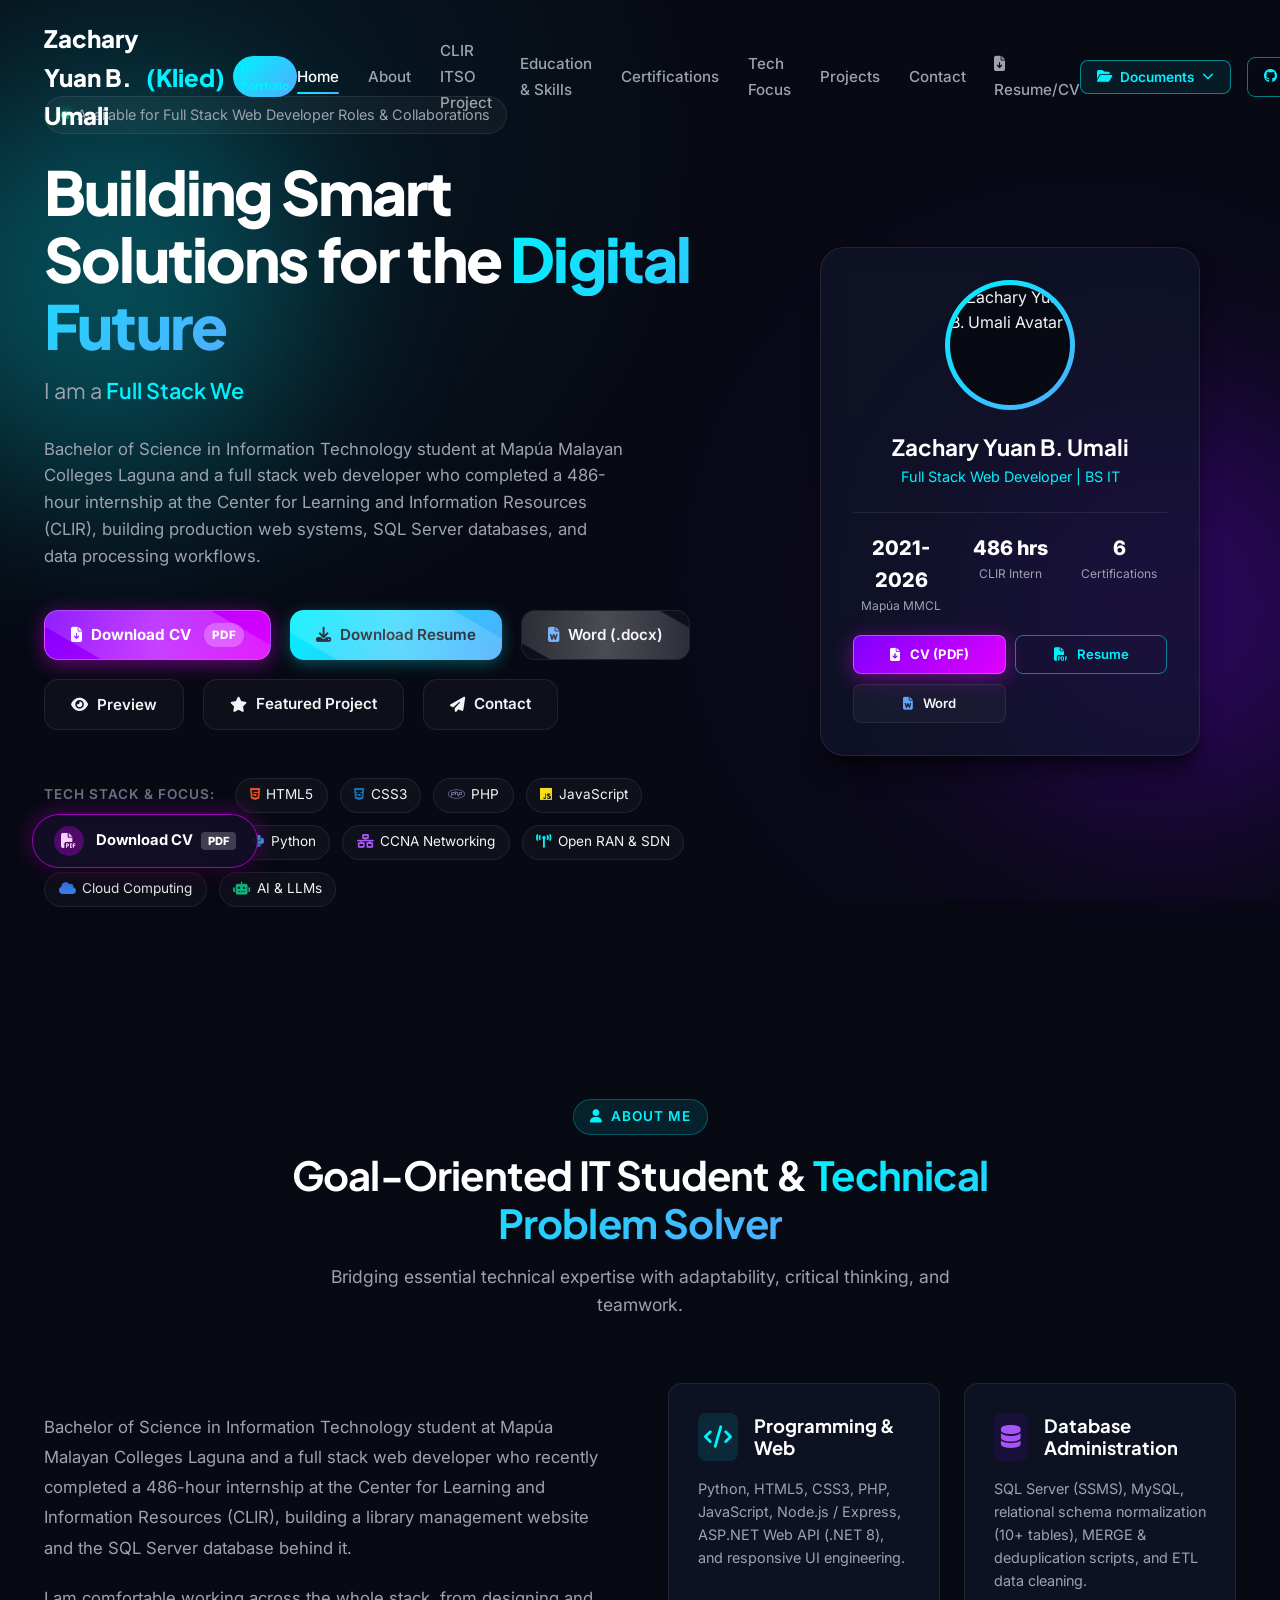
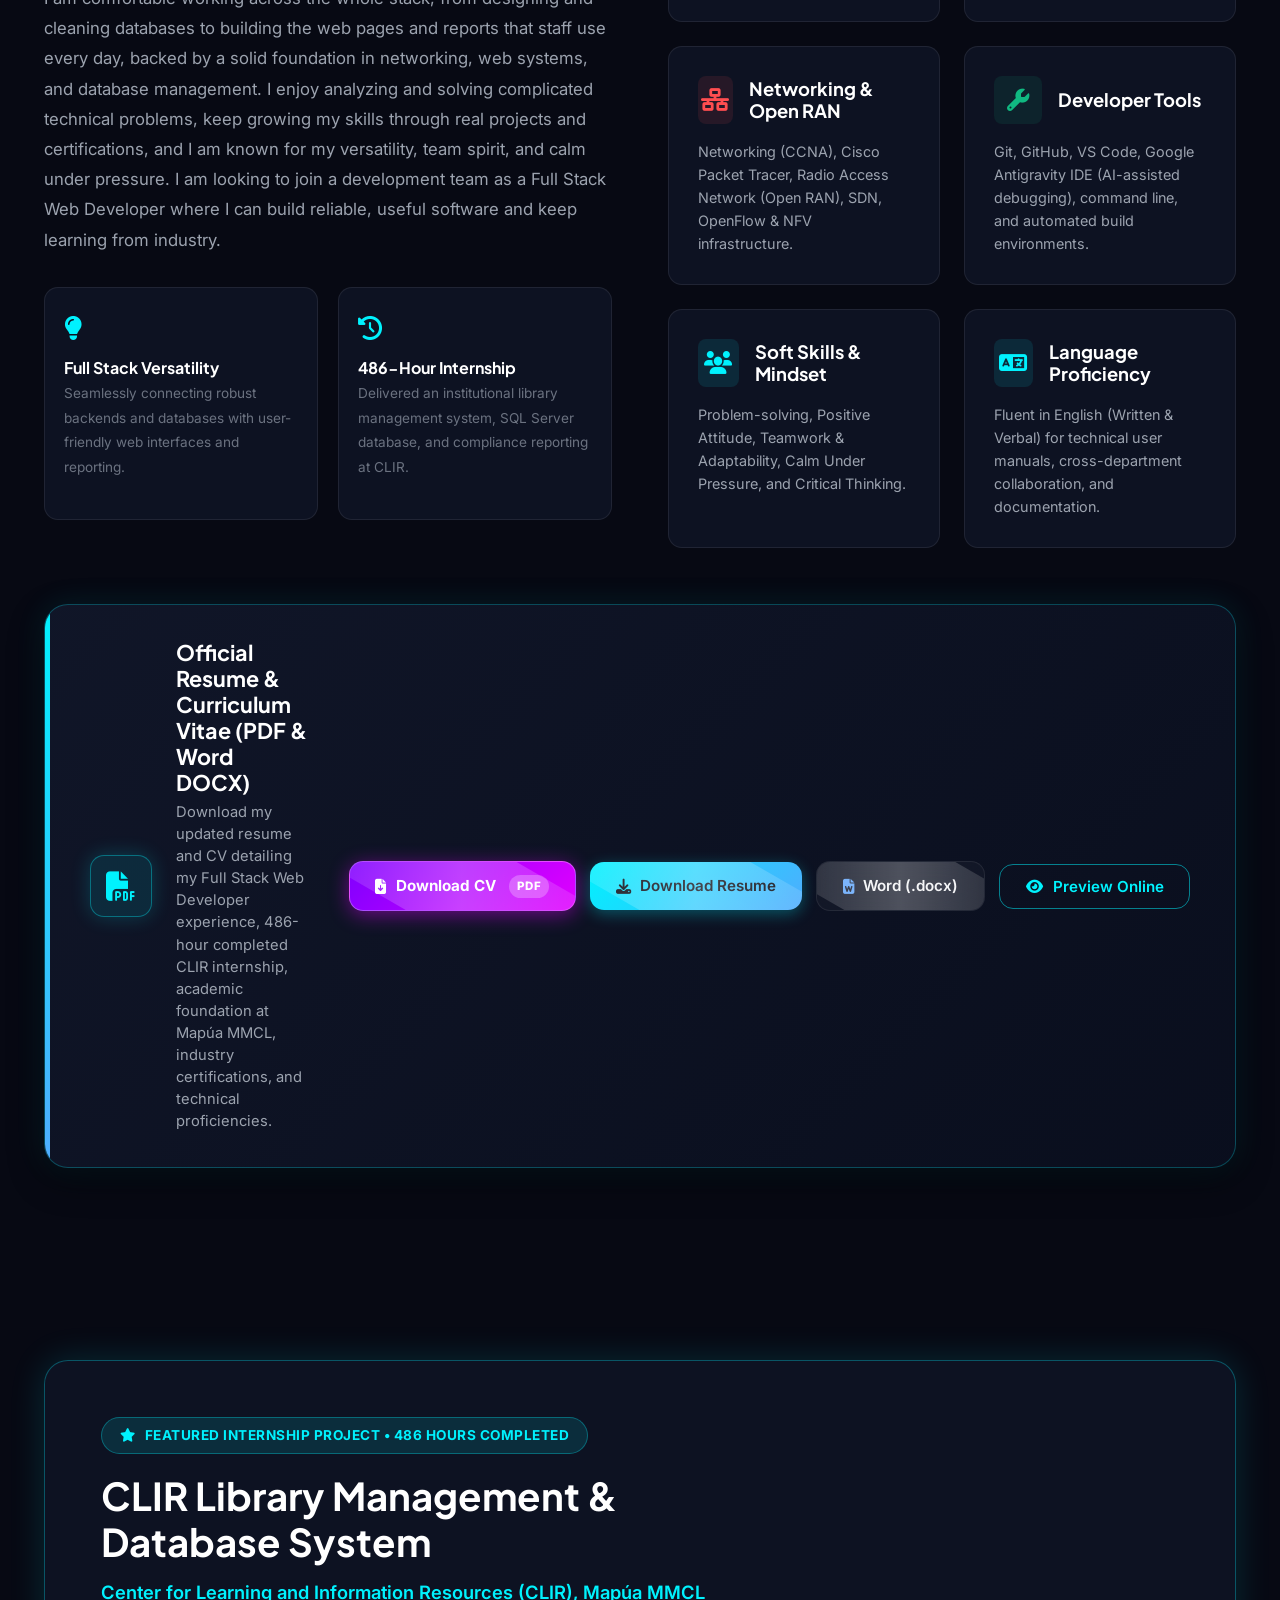
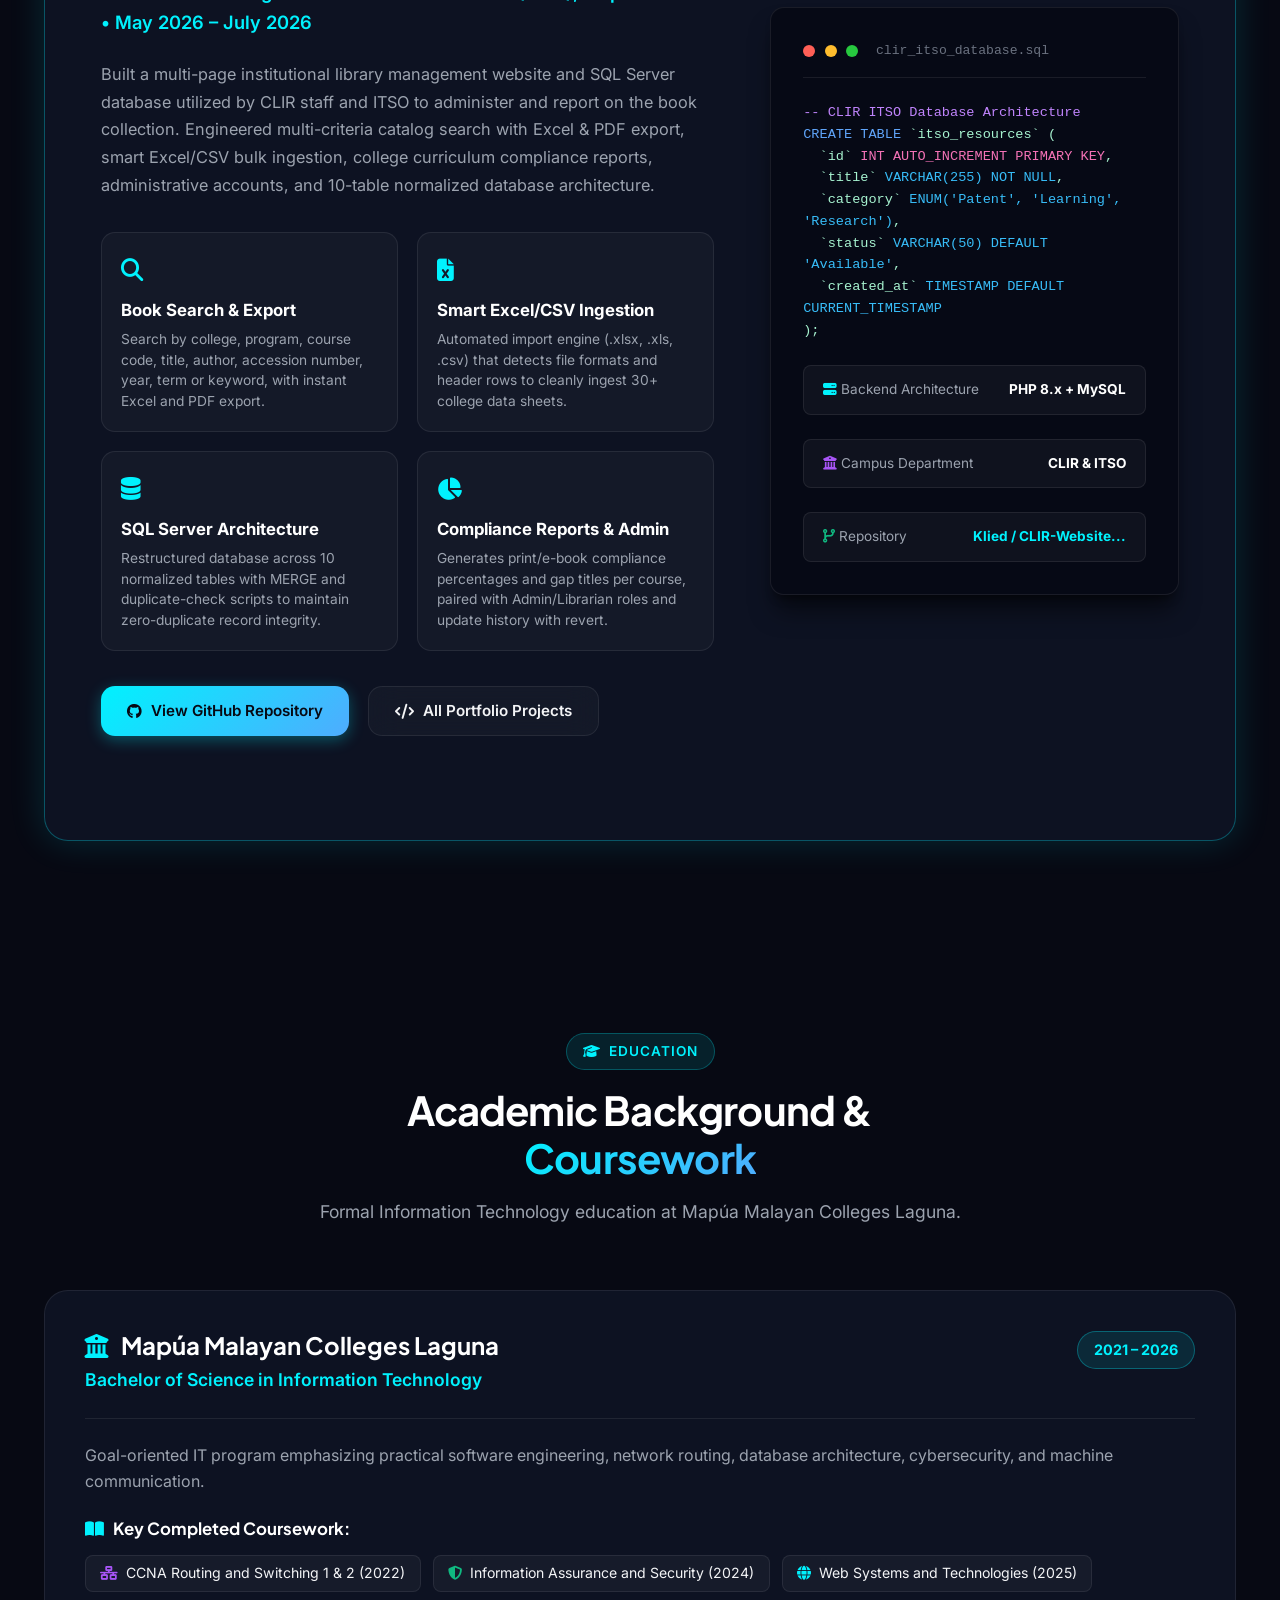
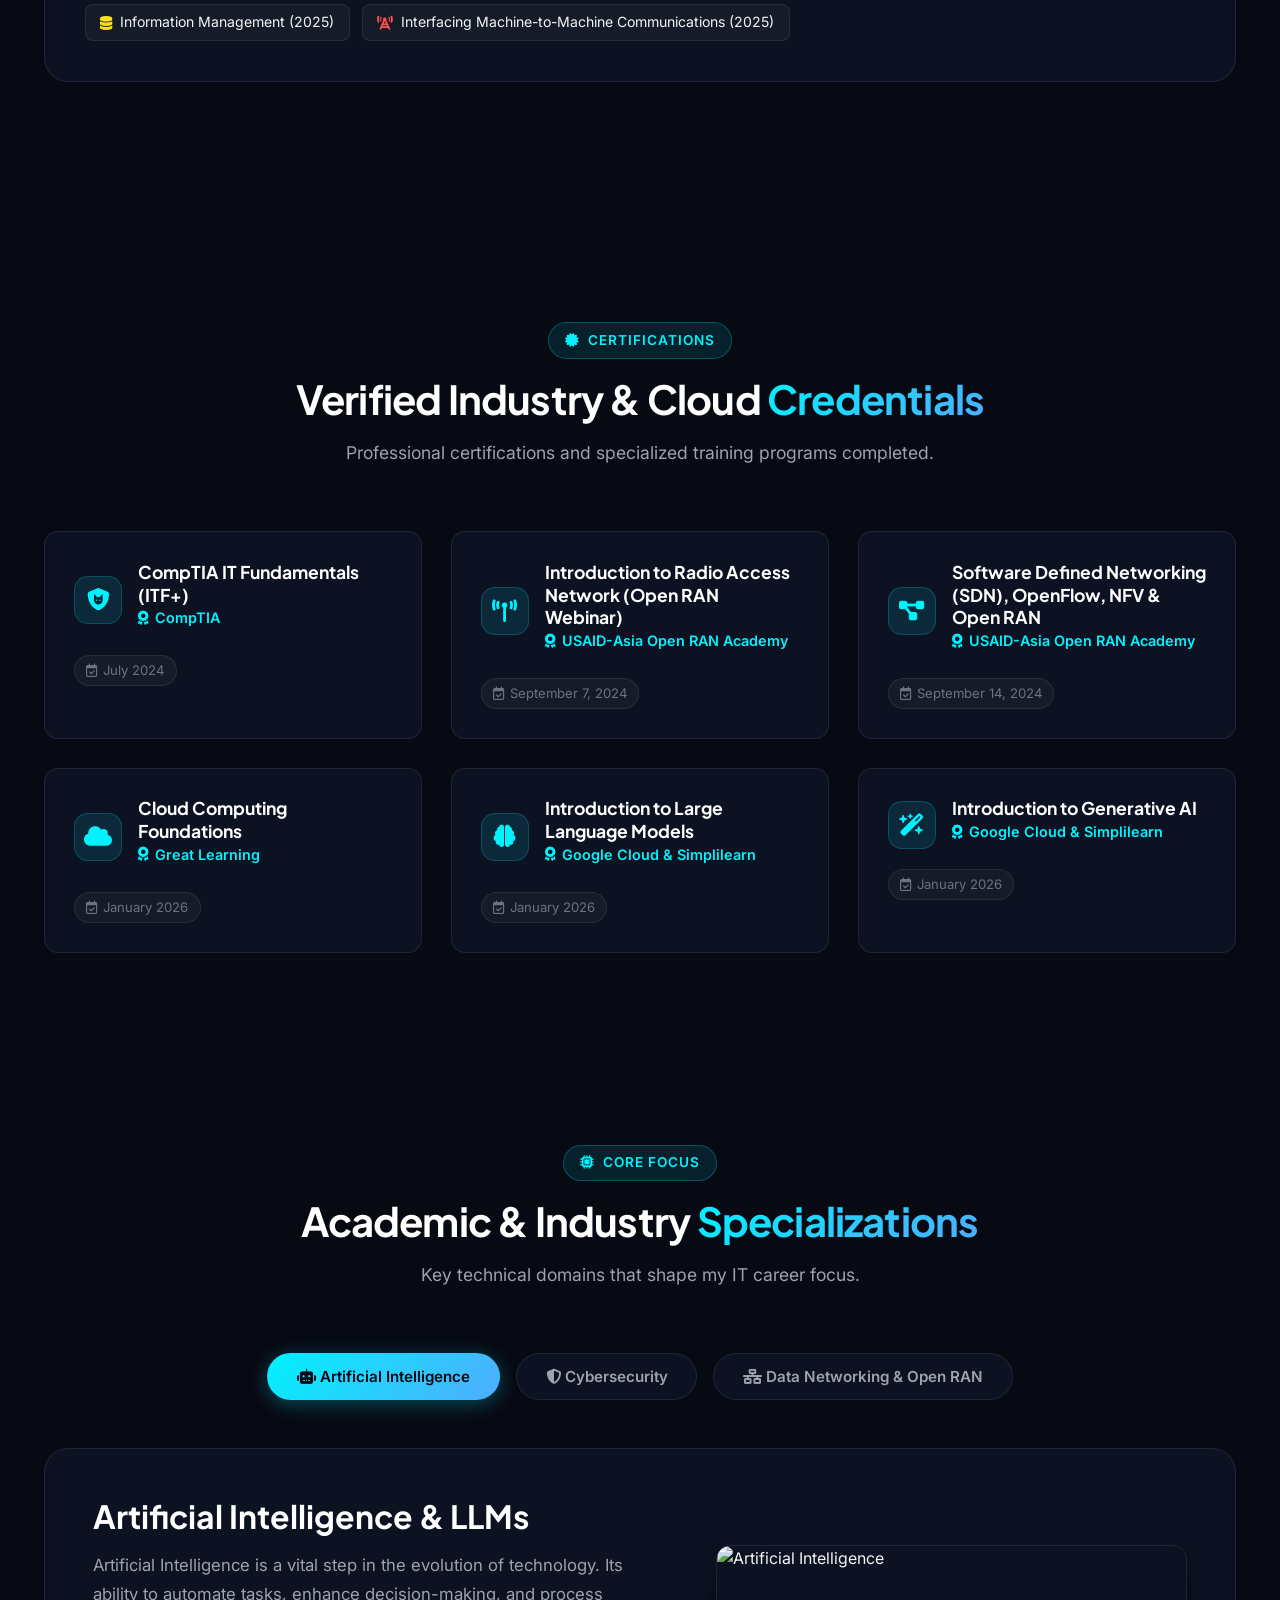
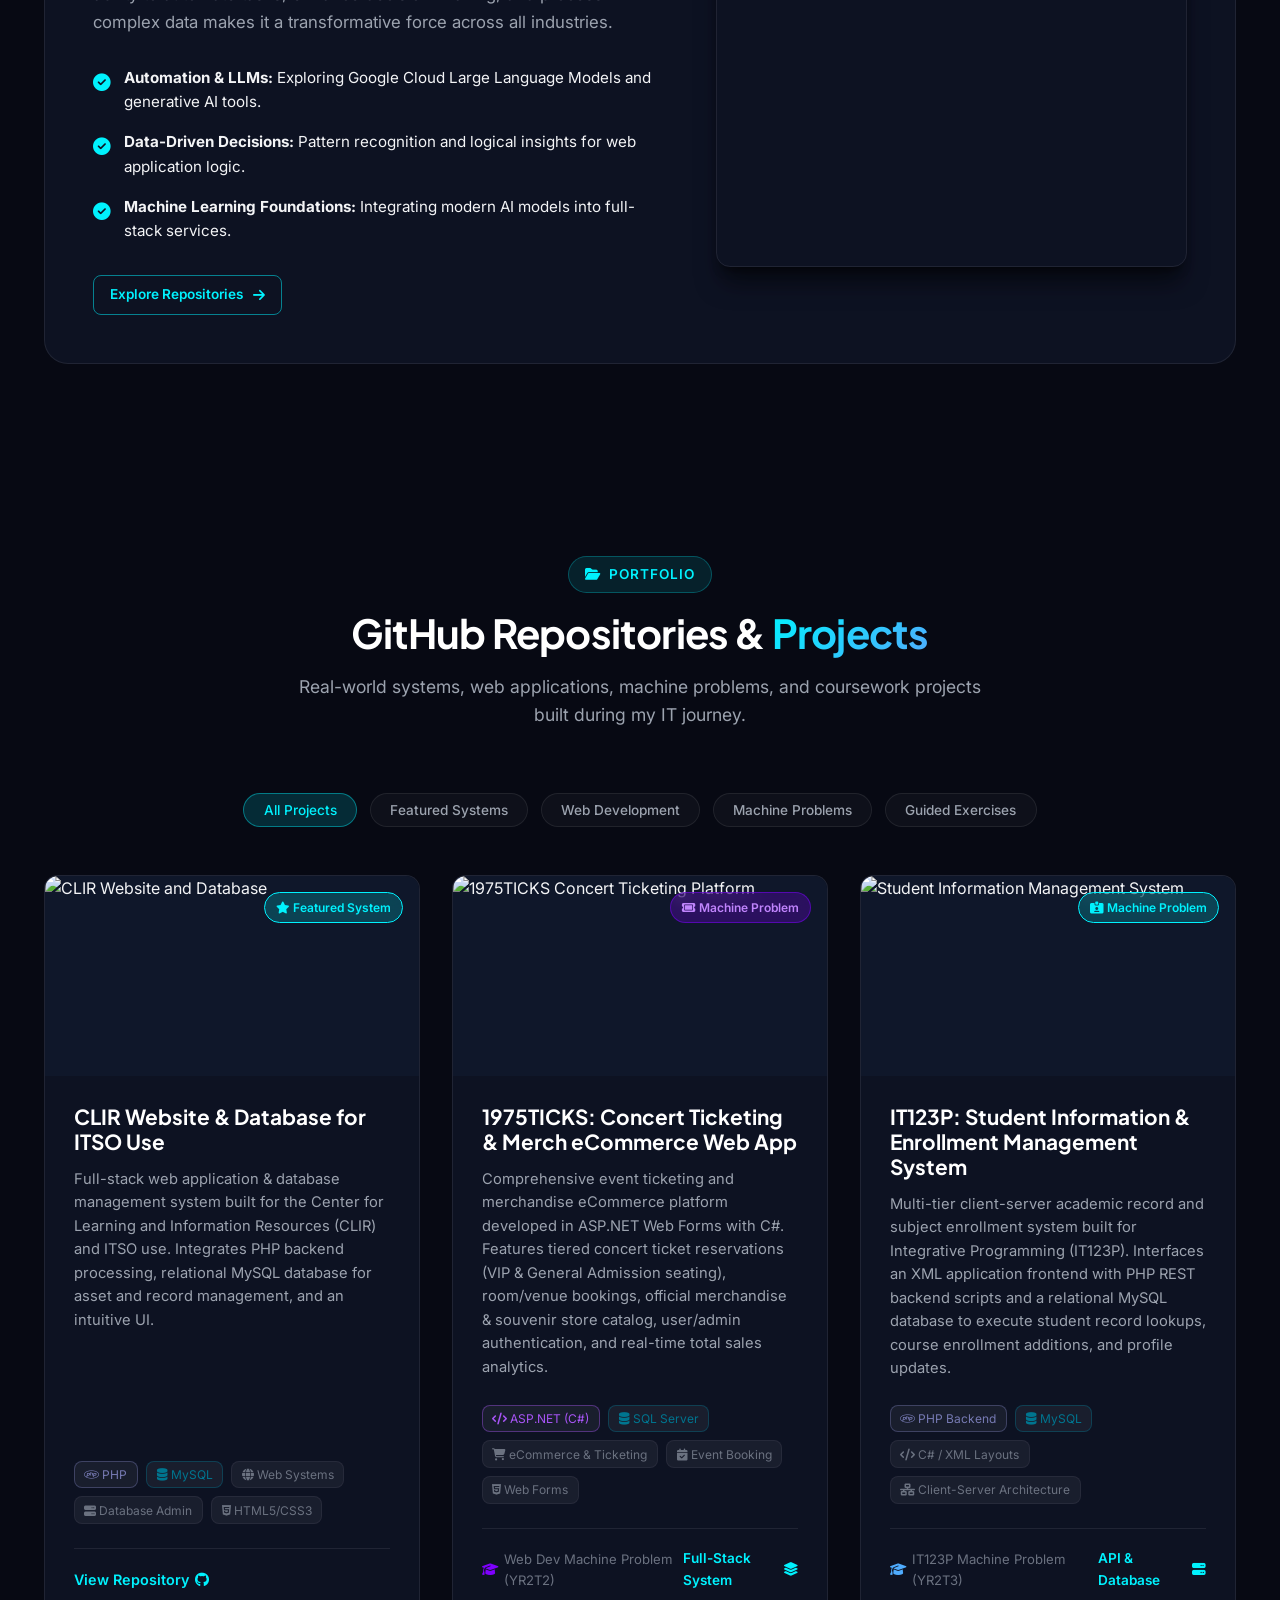
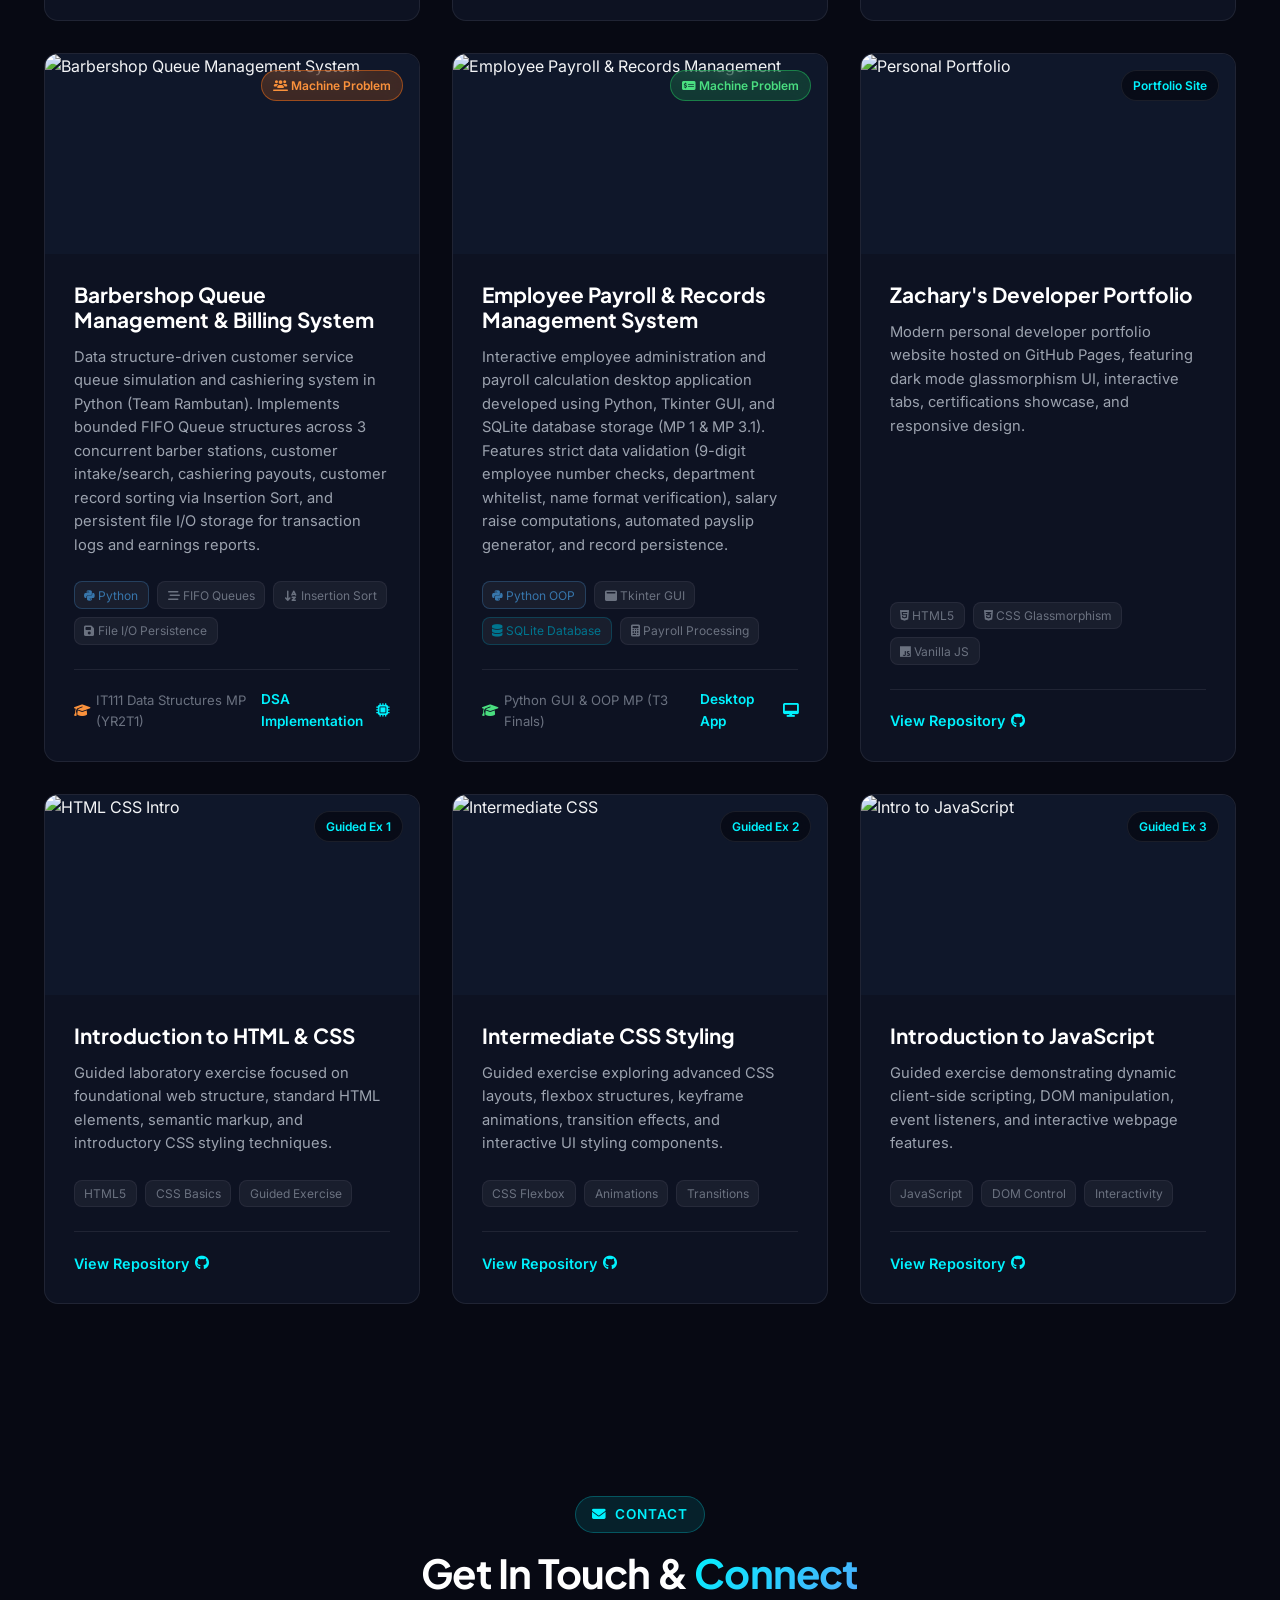
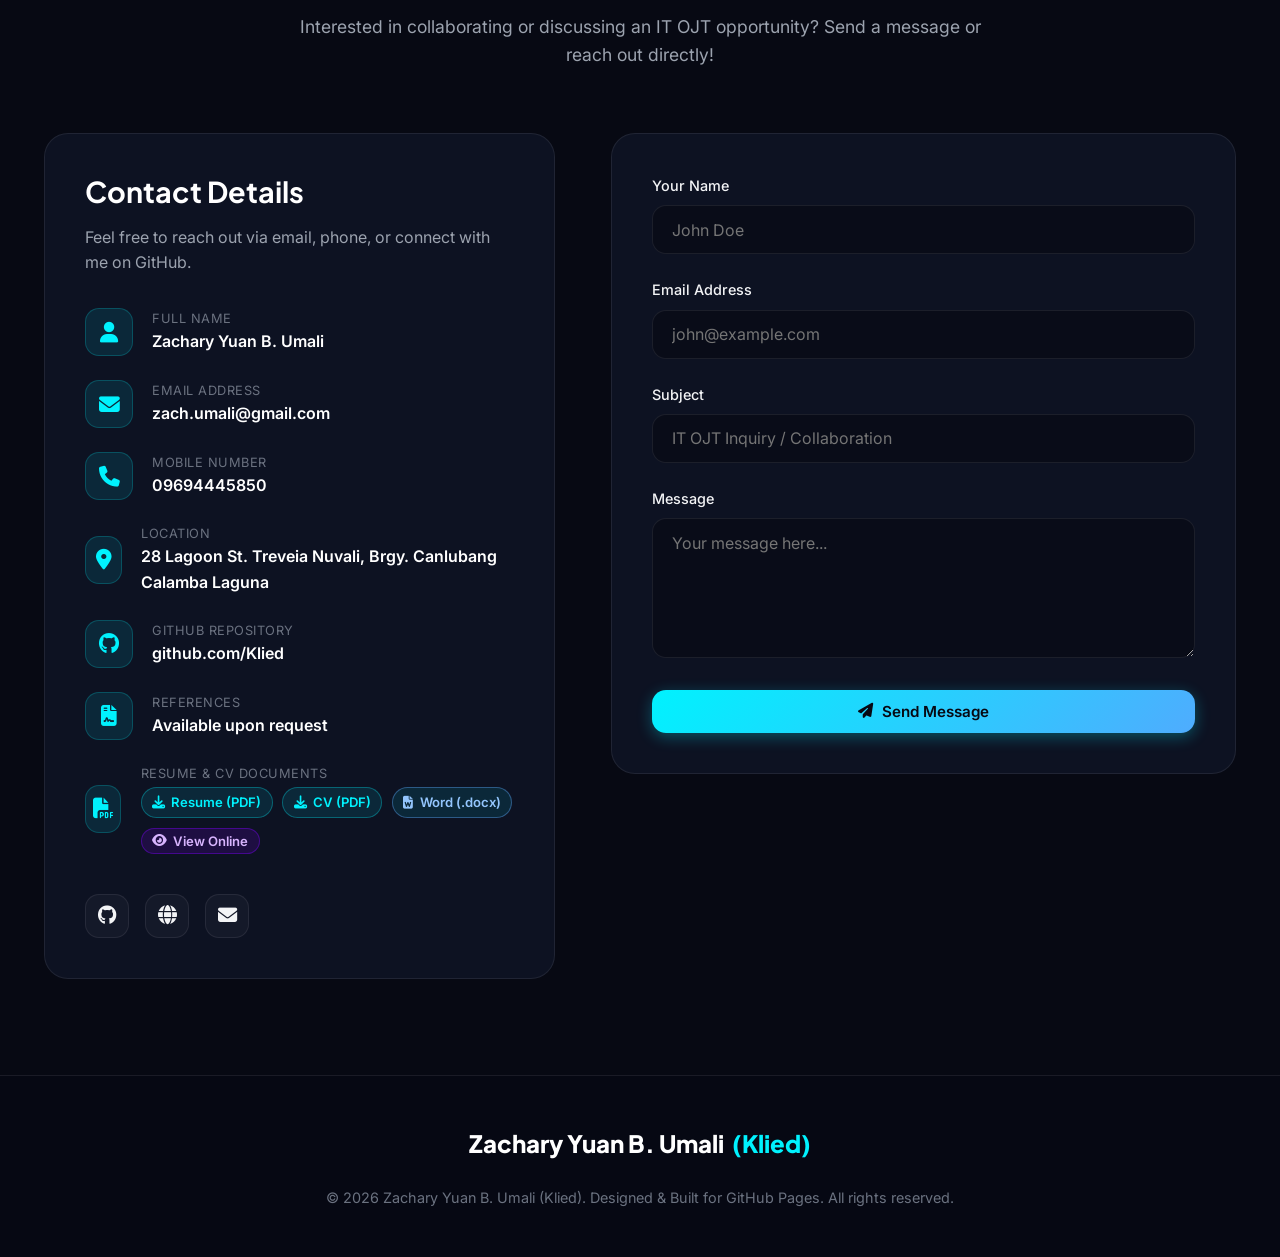
==== commit dd039435: "commit" ====
--- a/index.html
+++ b/index.html
@@ -2194,12 +2194,6 @@
       </ul>
 
       <div class="nav-actions">
-        <!-- Direct High-Visibility CV Button -->
-        <a href="assets/Zachary_Yuan_Umali_CV.pdf" download="Zachary_Yuan_Umali_CV.pdf" class="btn btn-cv-nav btn-sm"
-          id="navDirectCvBtn" title="Download Official Curriculum Vitae (PDF)">
-          <i class="fa-solid fa-file-arrow-down"></i> Download CV <span class="nav-cv-badge">PDF</span>
-        </a>
-
         <!-- Resume & CV Dropdown -->
         <div class="resume-dropdown" id="navResumeDropdown">
           <button type="button" class="btn btn-outline btn-sm resume-dropdown-btn" id="resumeNavBtn"
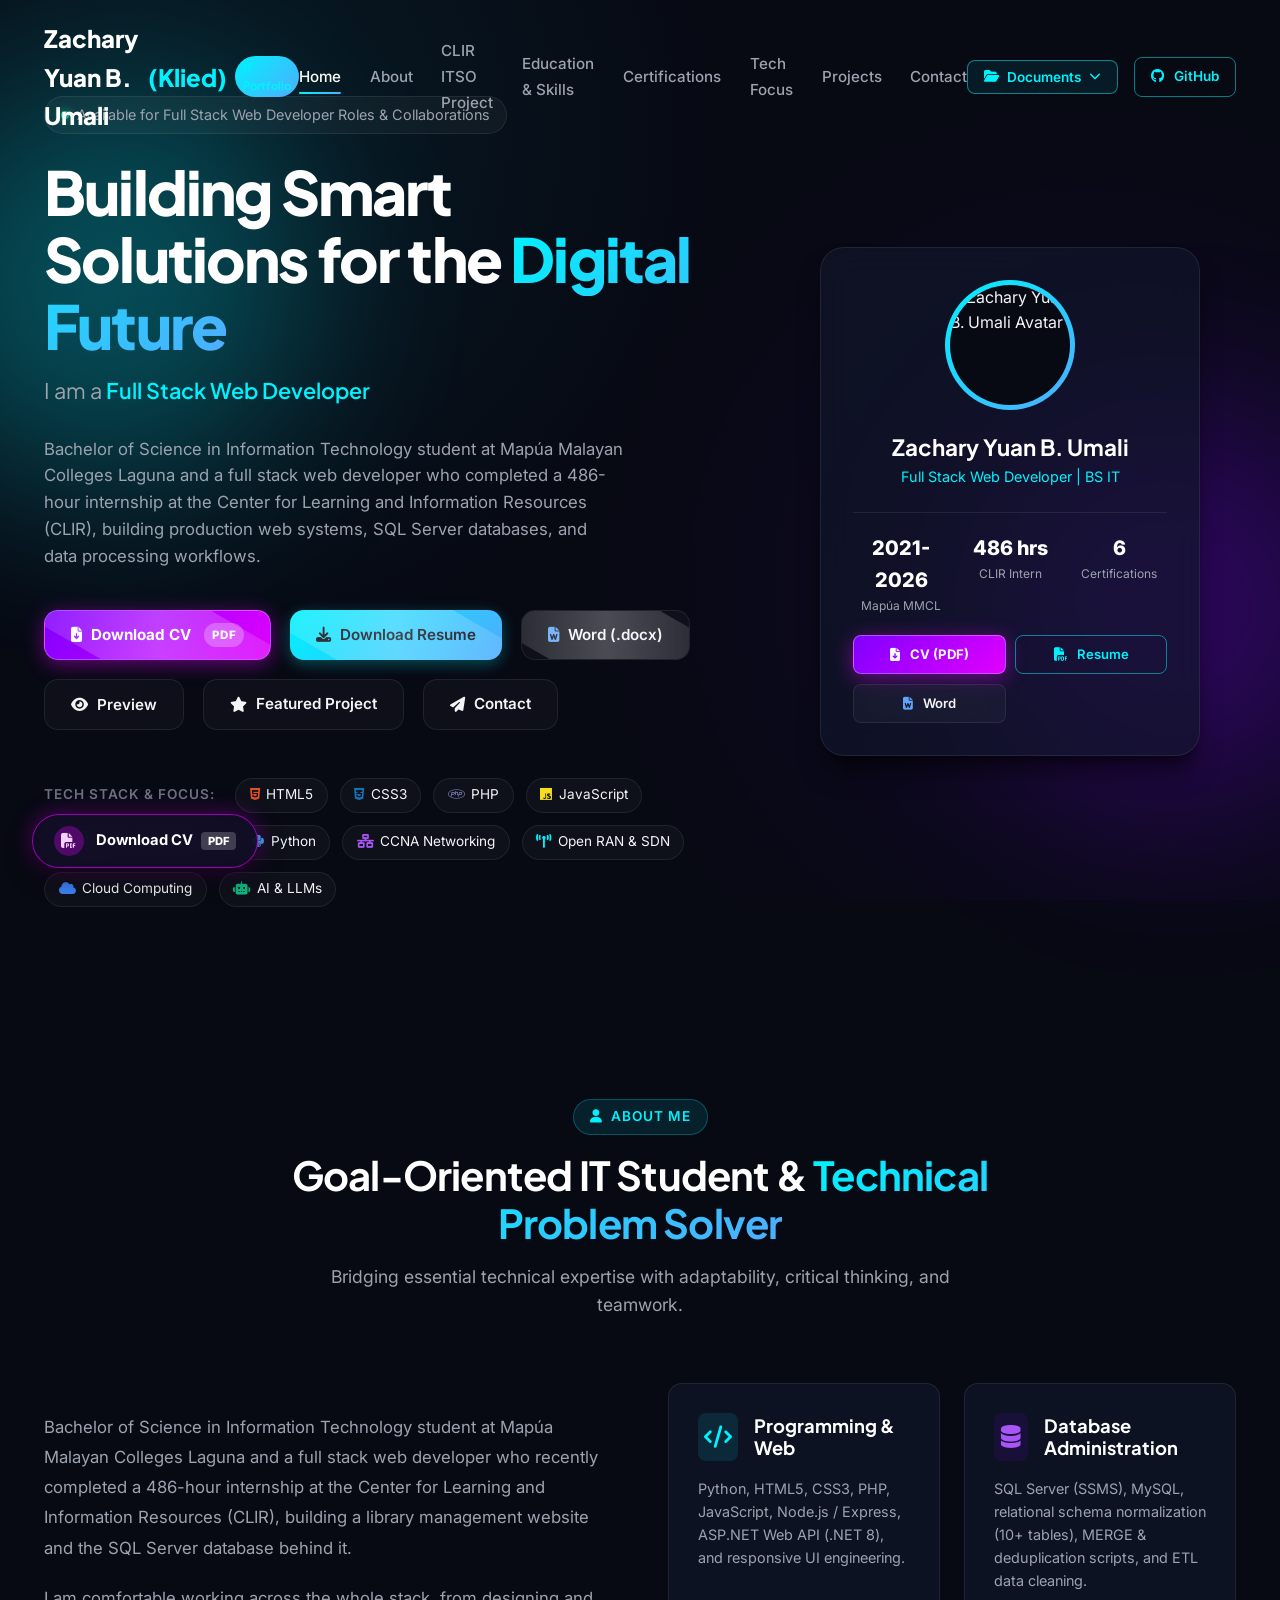
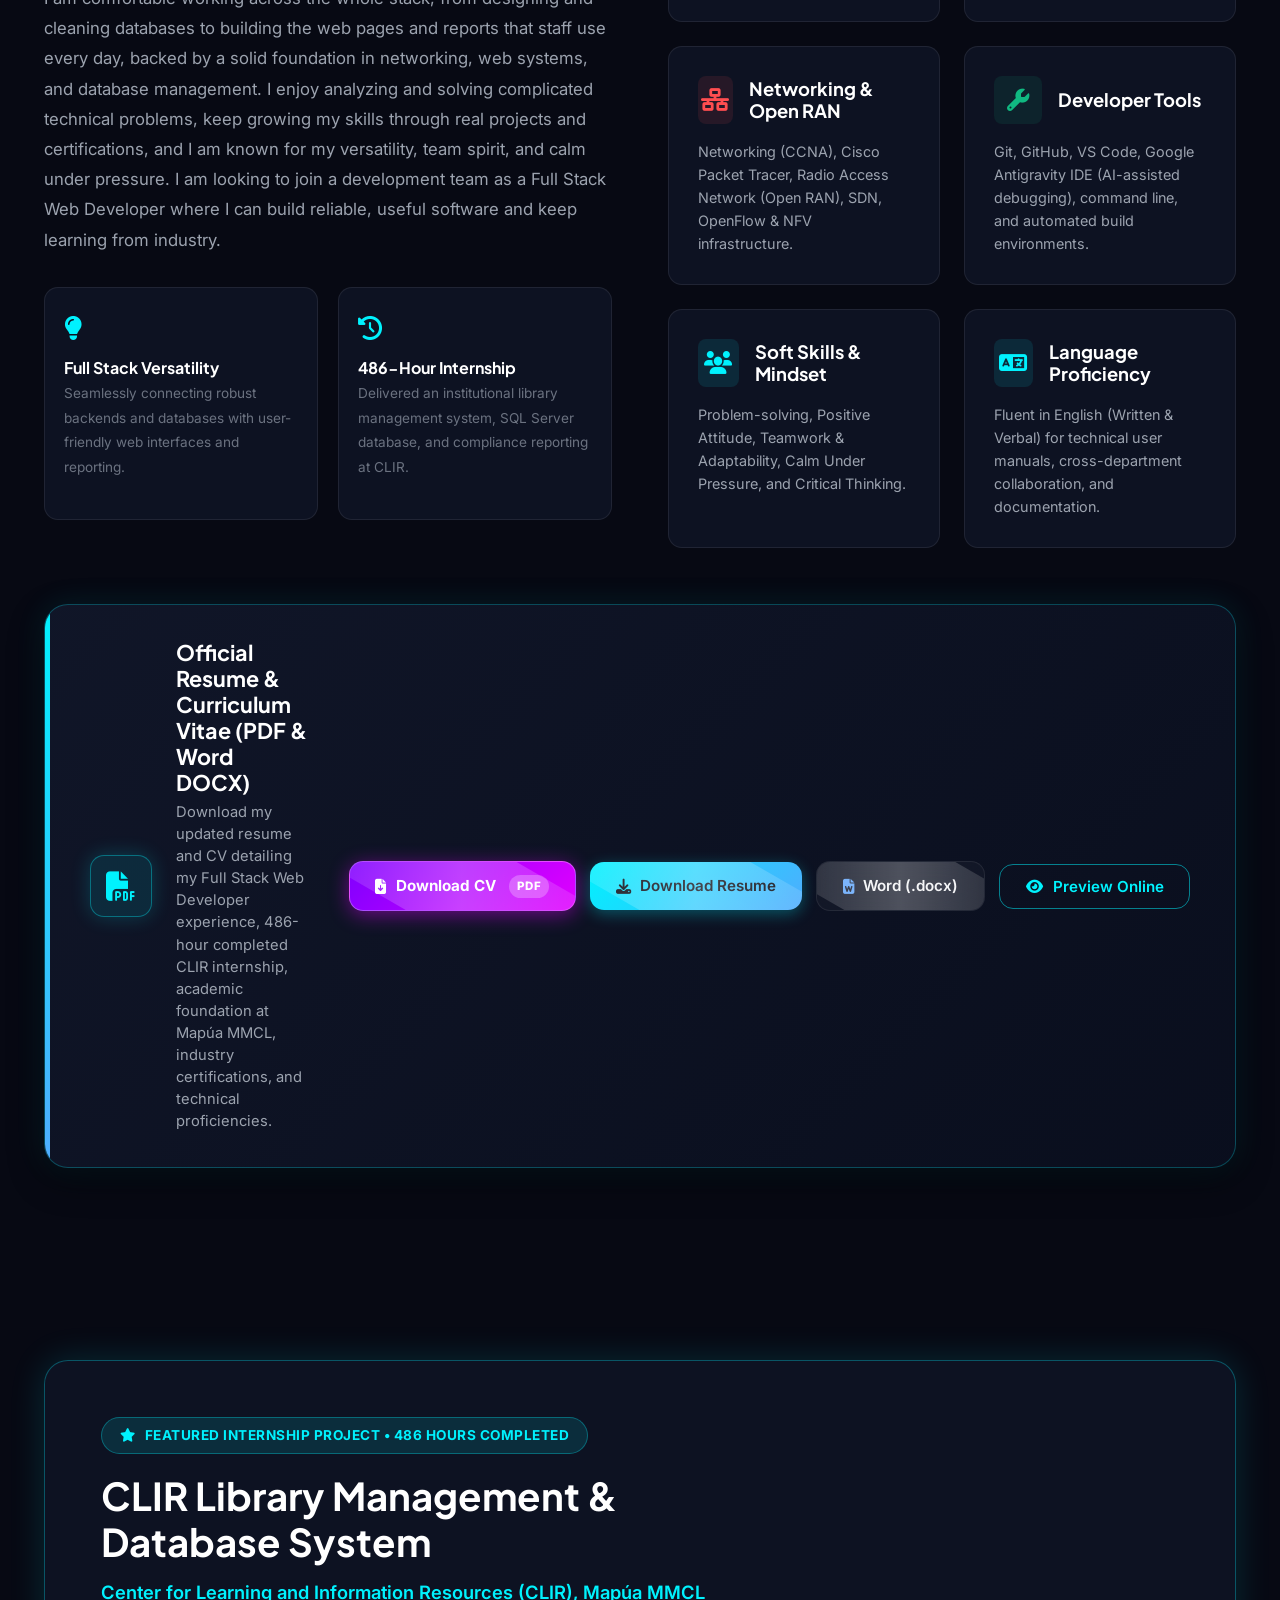
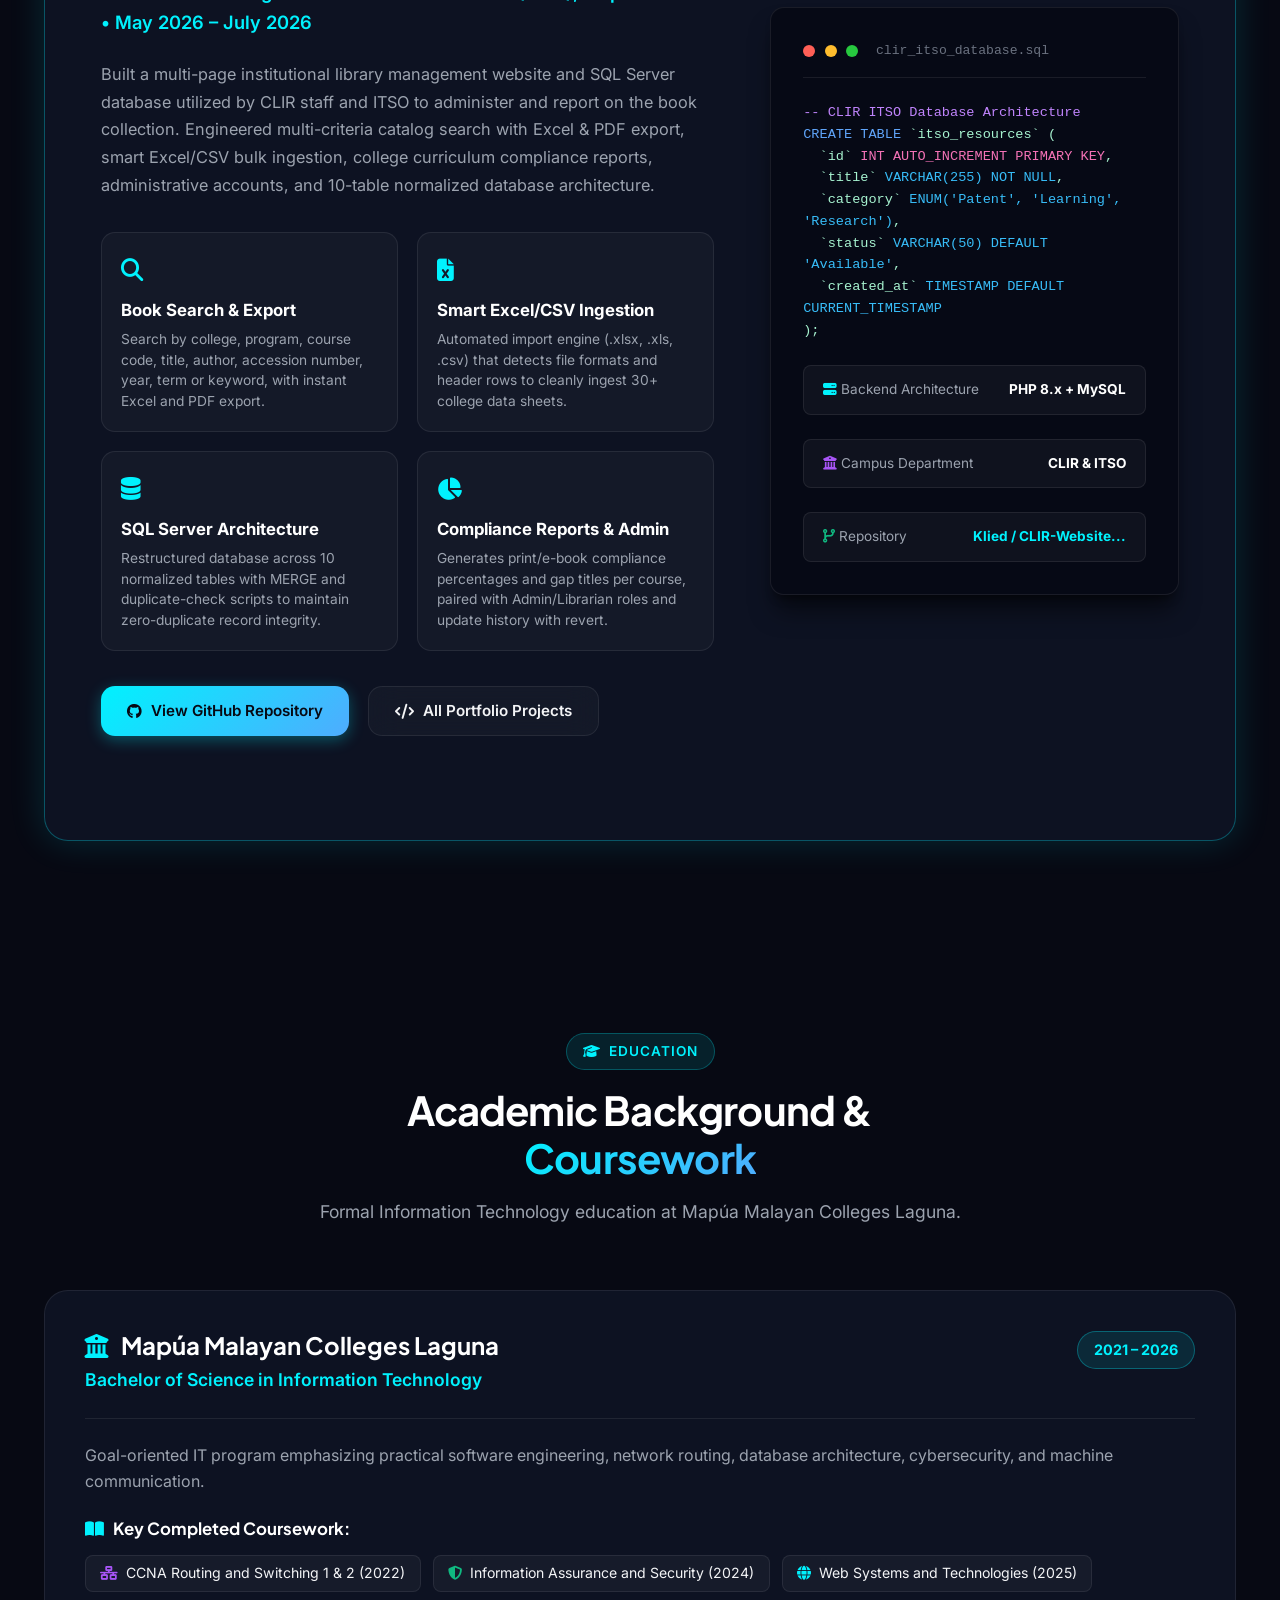
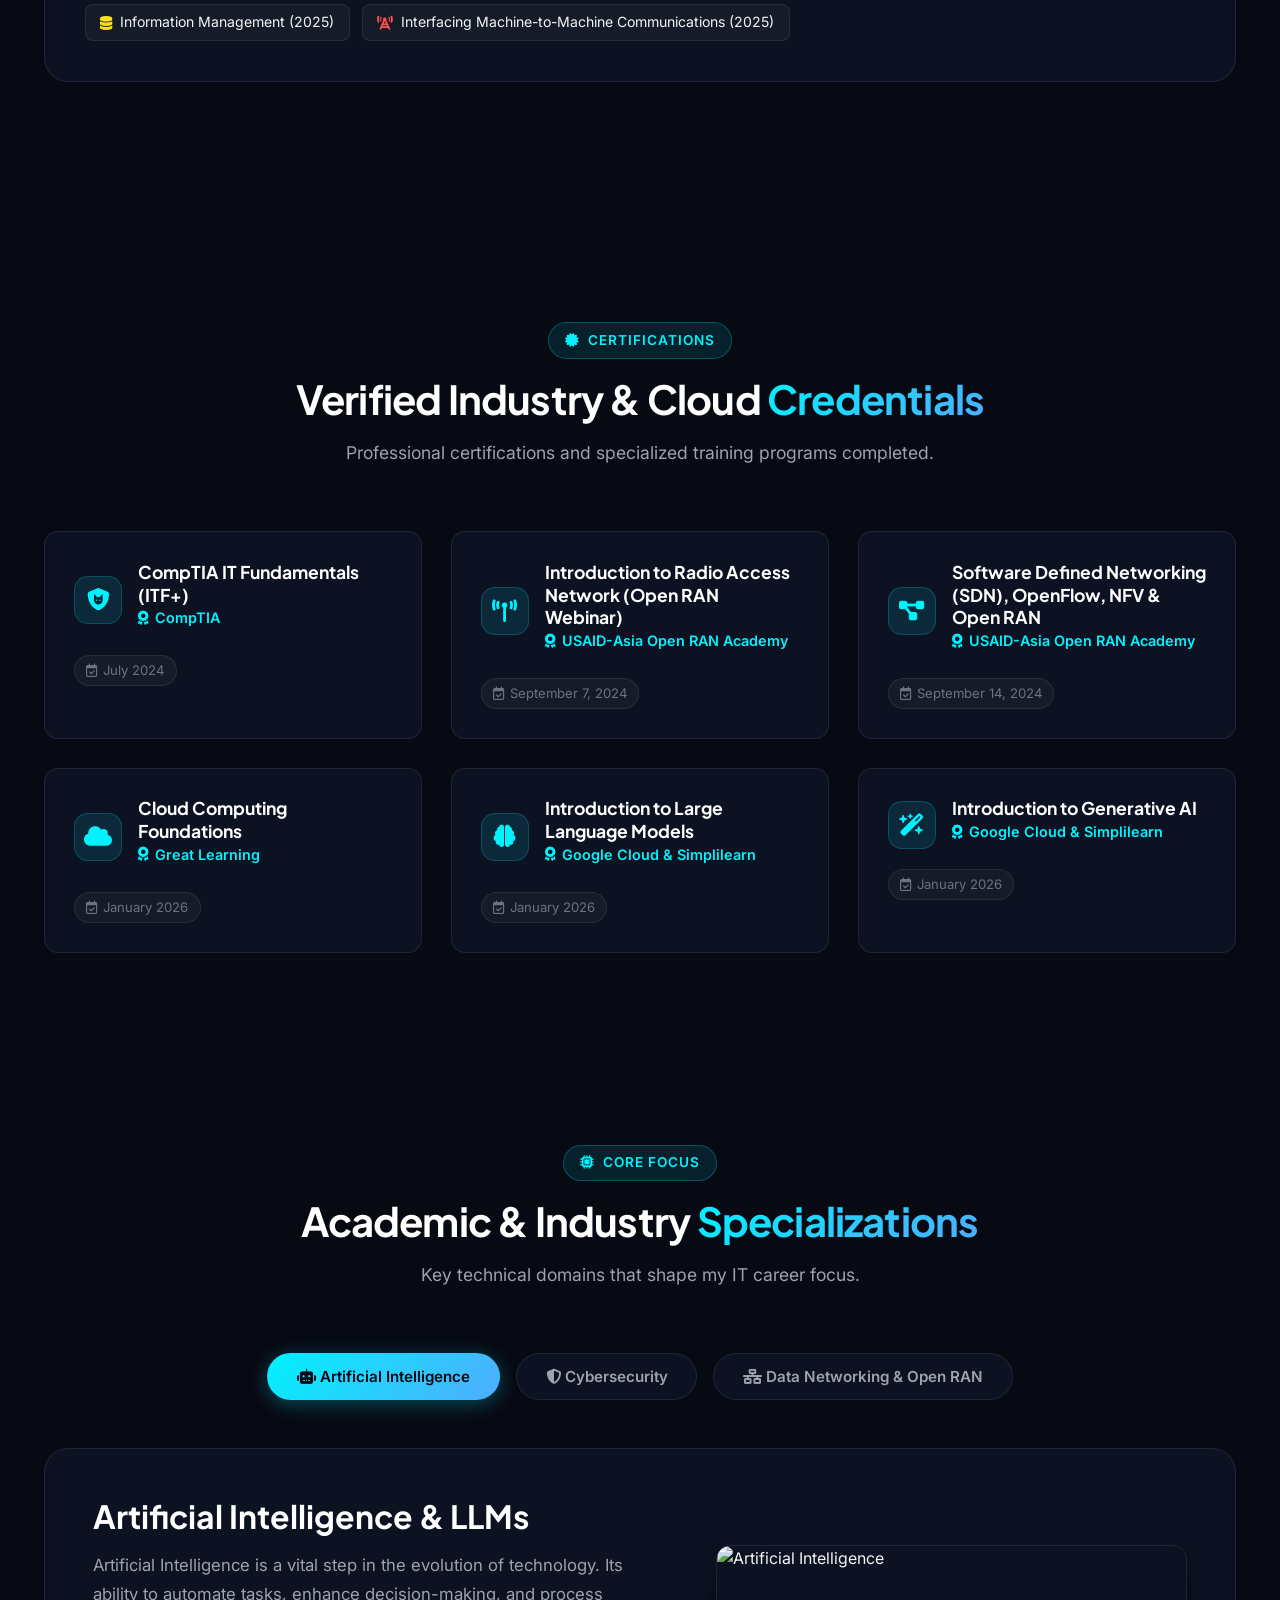
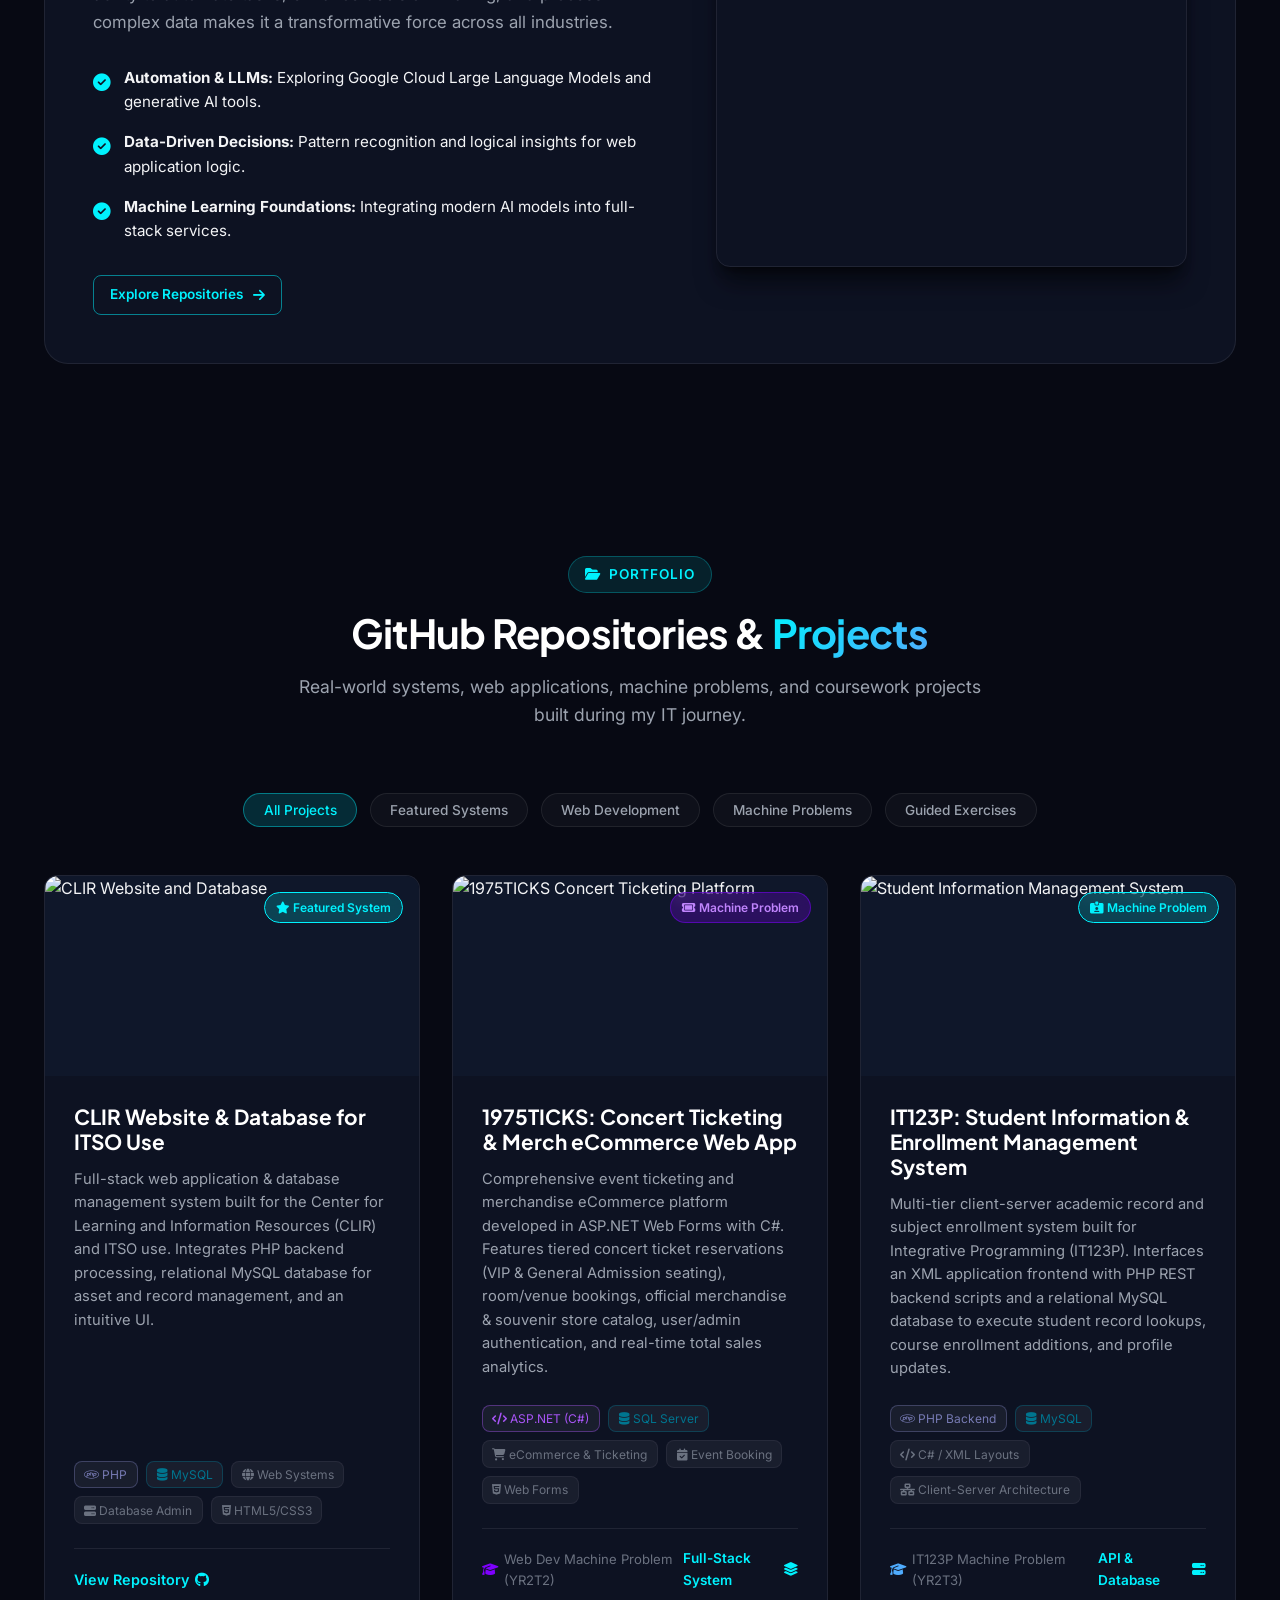
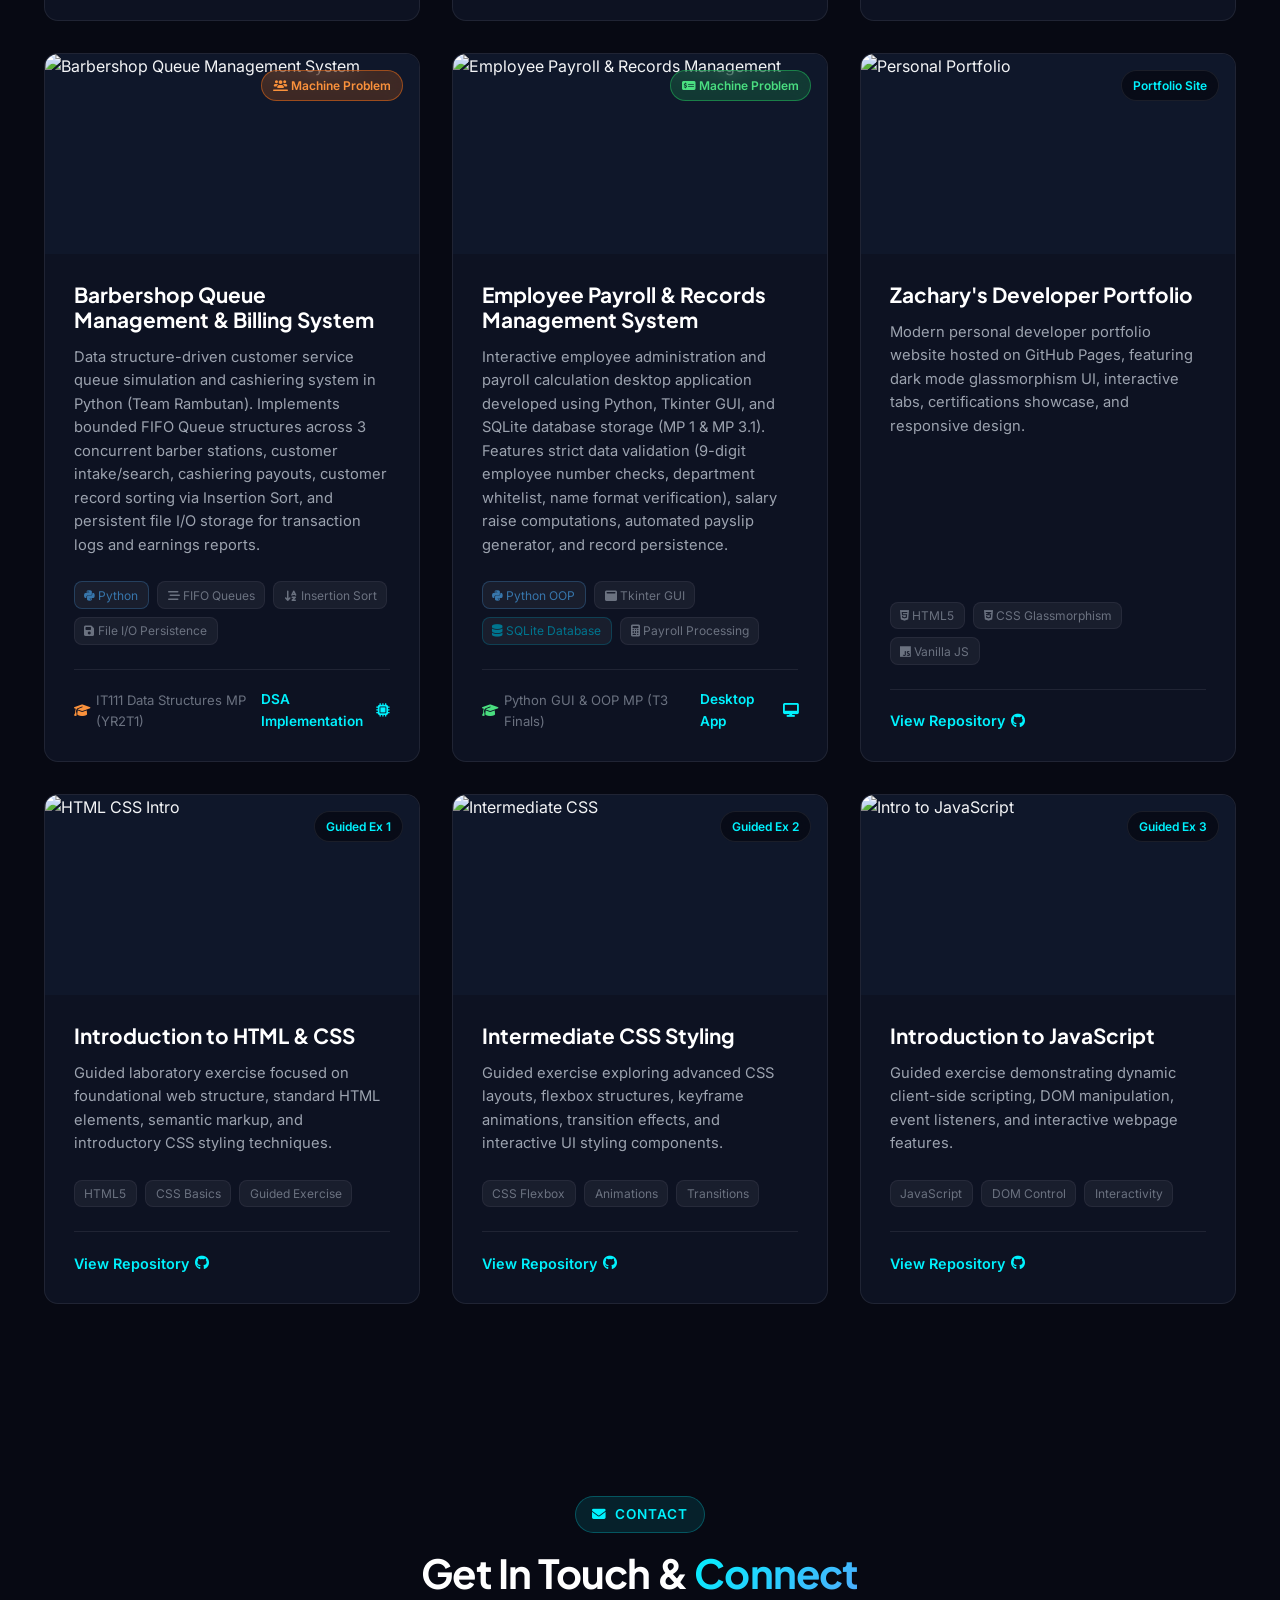
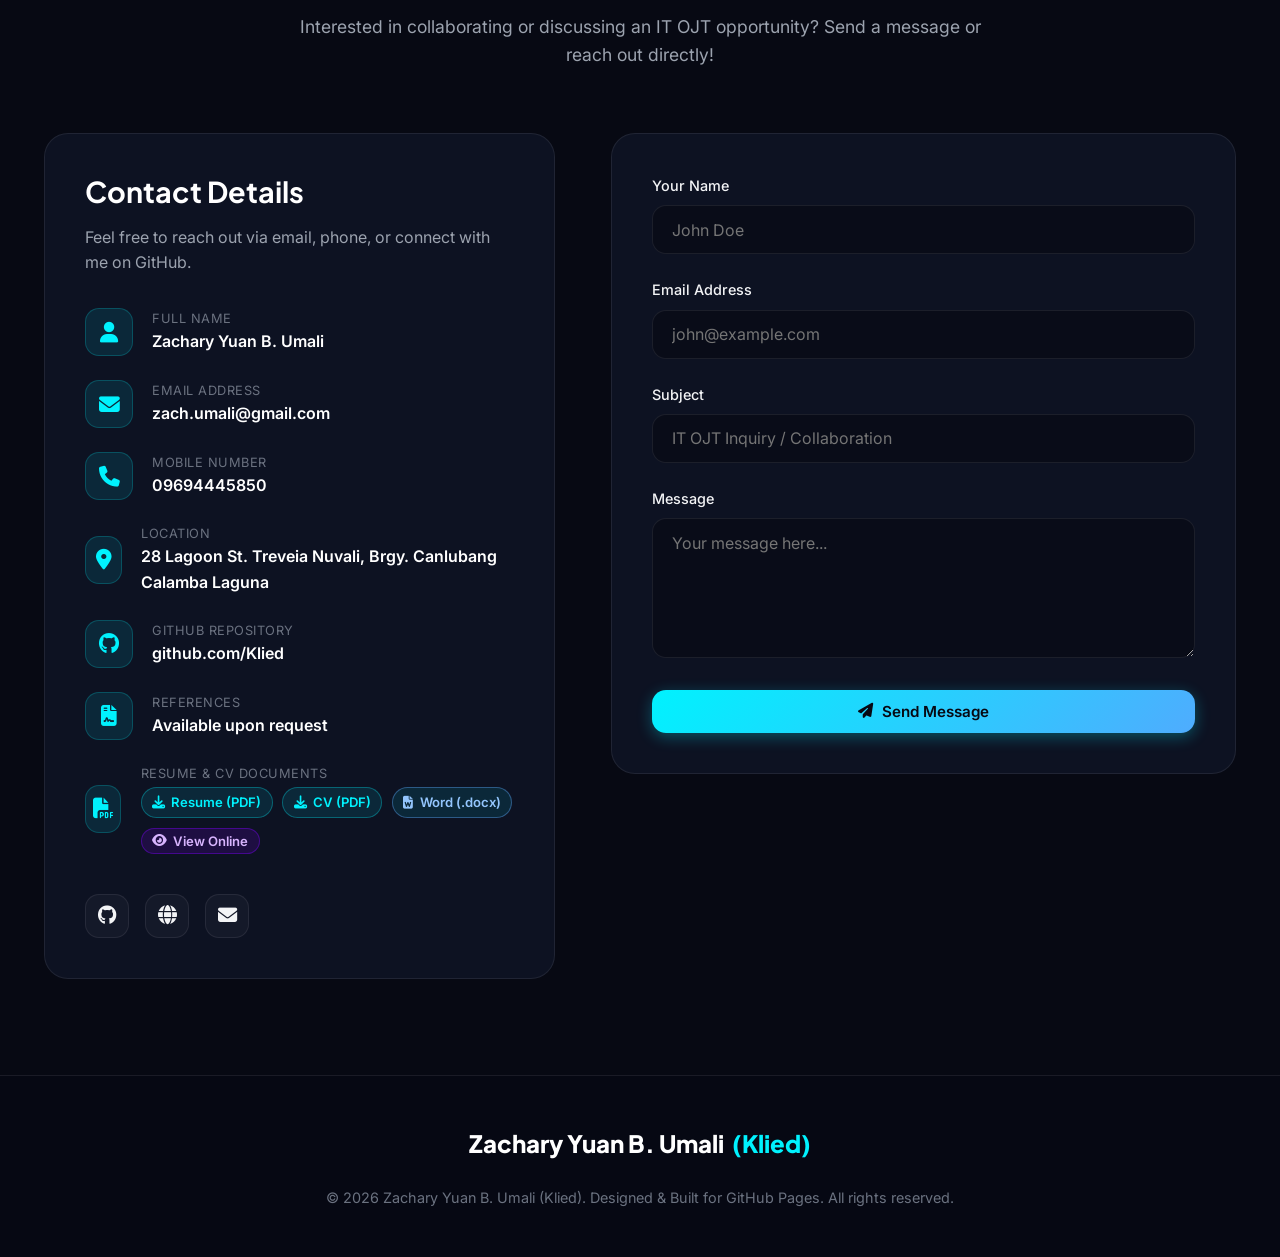
==== commit 024e5398: "commit" ====
--- a/index.html
+++ b/index.html
@@ -2189,8 +2189,6 @@
         <li><a href="#focus" class="nav-link">Tech Focus</a></li>
         <li><a href="#projects" class="nav-link">Projects</a></li>
         <li><a href="#contact" class="nav-link">Contact</a></li>
-        <li><a href="assets/Zachary_Yuan_Umali_Resume.pdf" download="Zachary_Yuan_Umali_Resume.pdf" class="nav-link"><i
-              class="fa-solid fa-file-arrow-down"></i> Resume/CV</a></li>
       </ul>
 
       <div class="nav-actions">
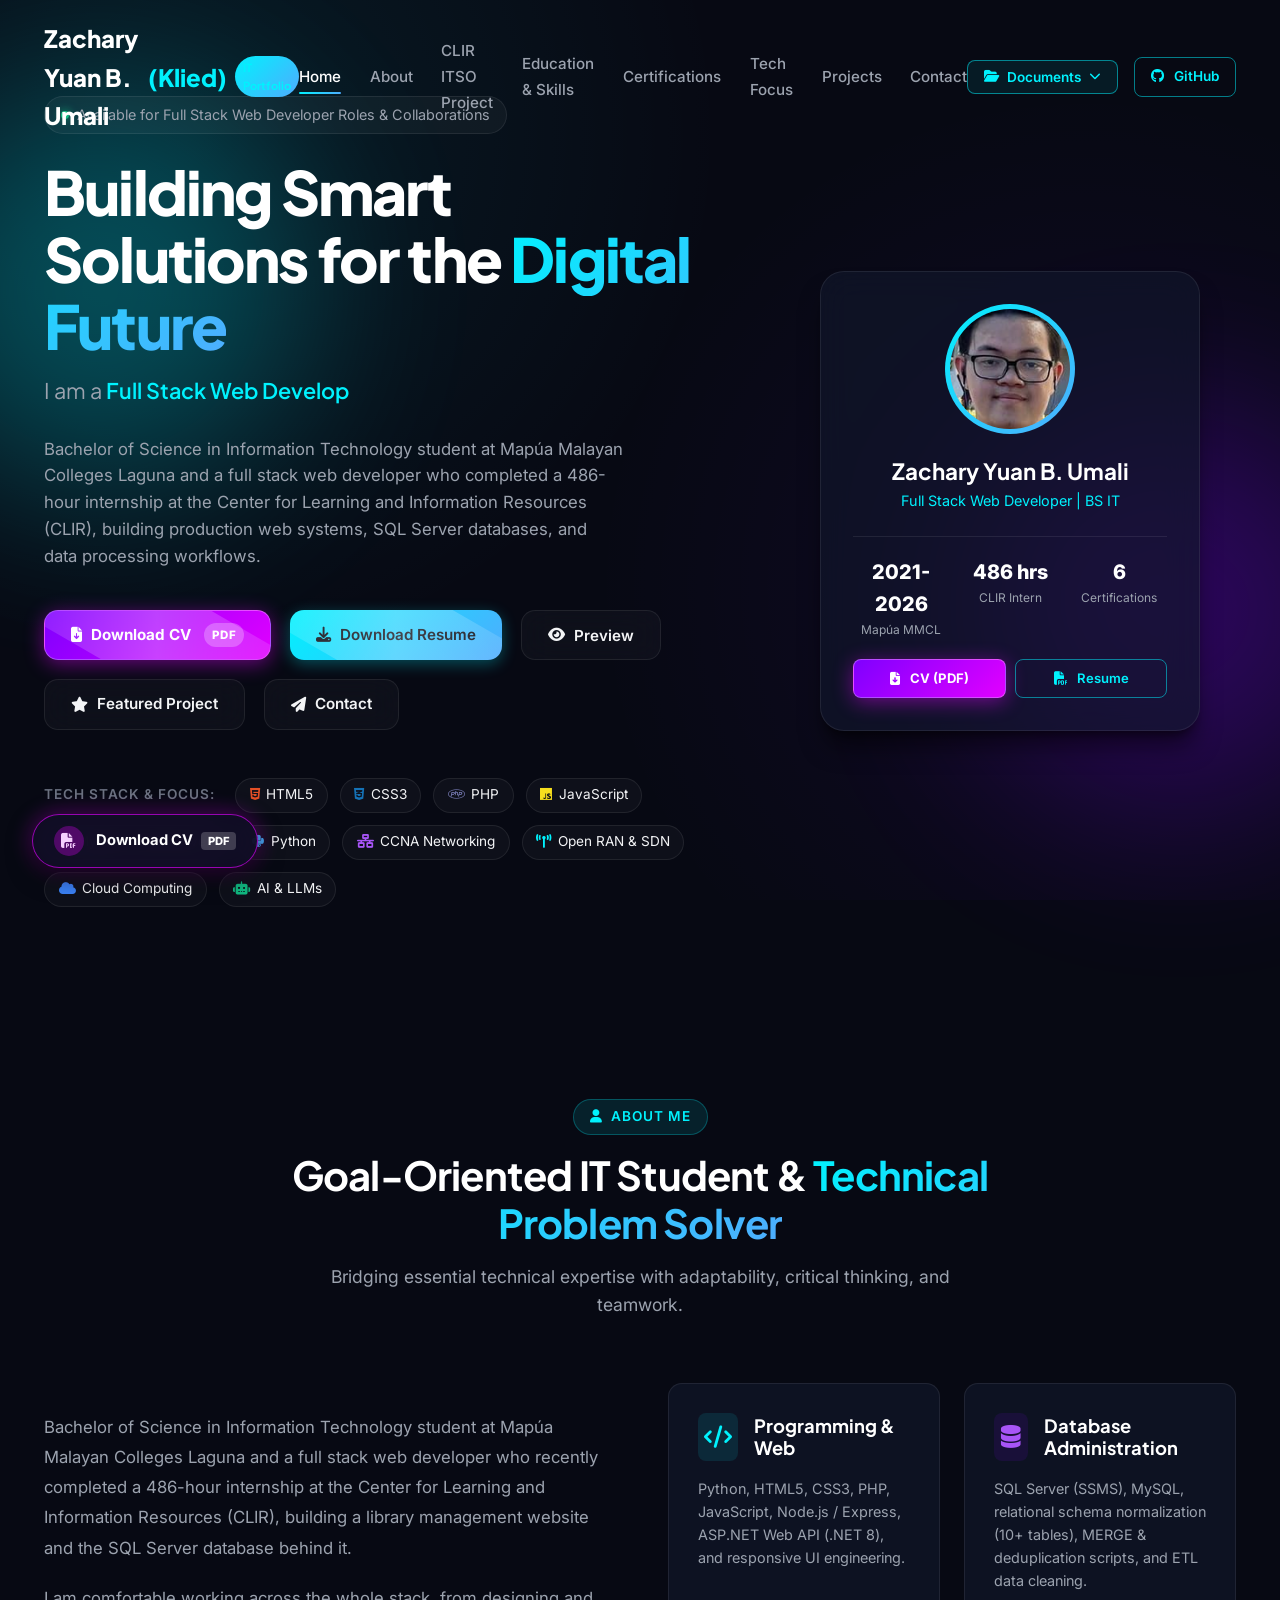
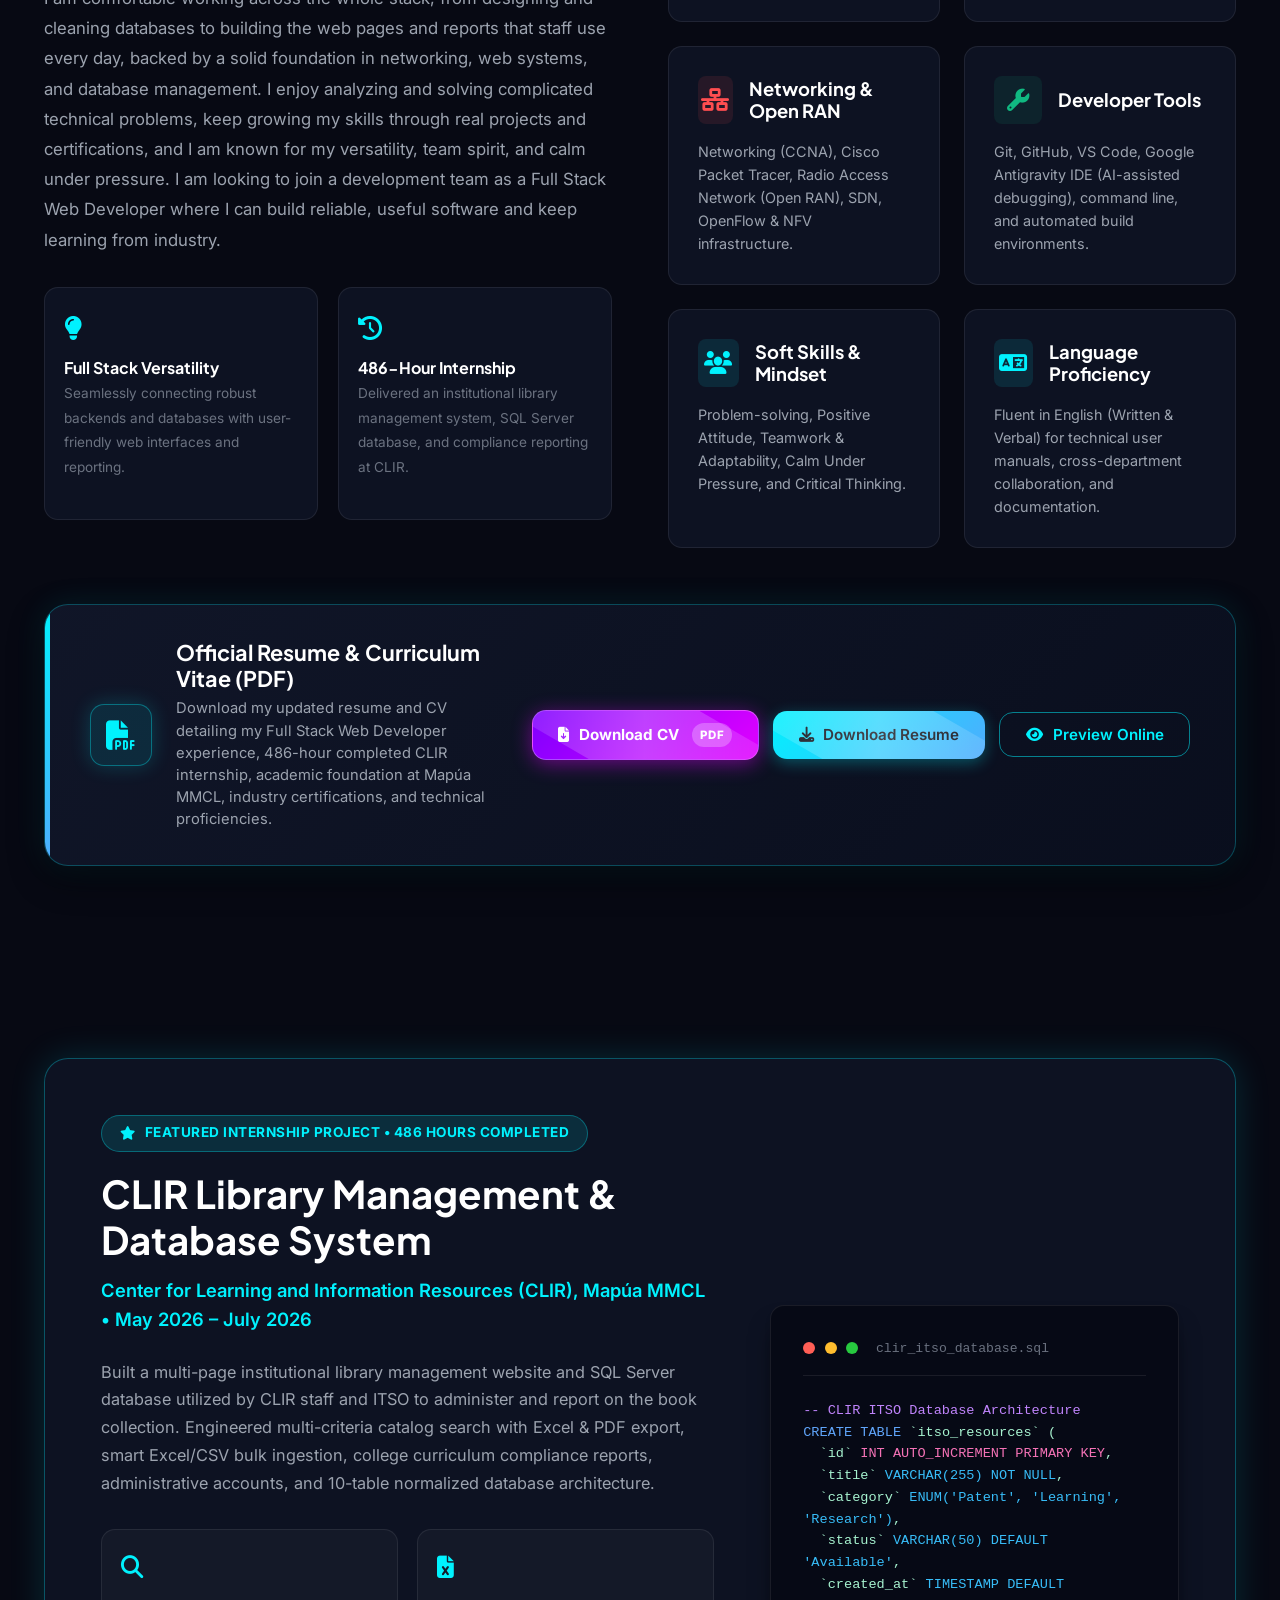
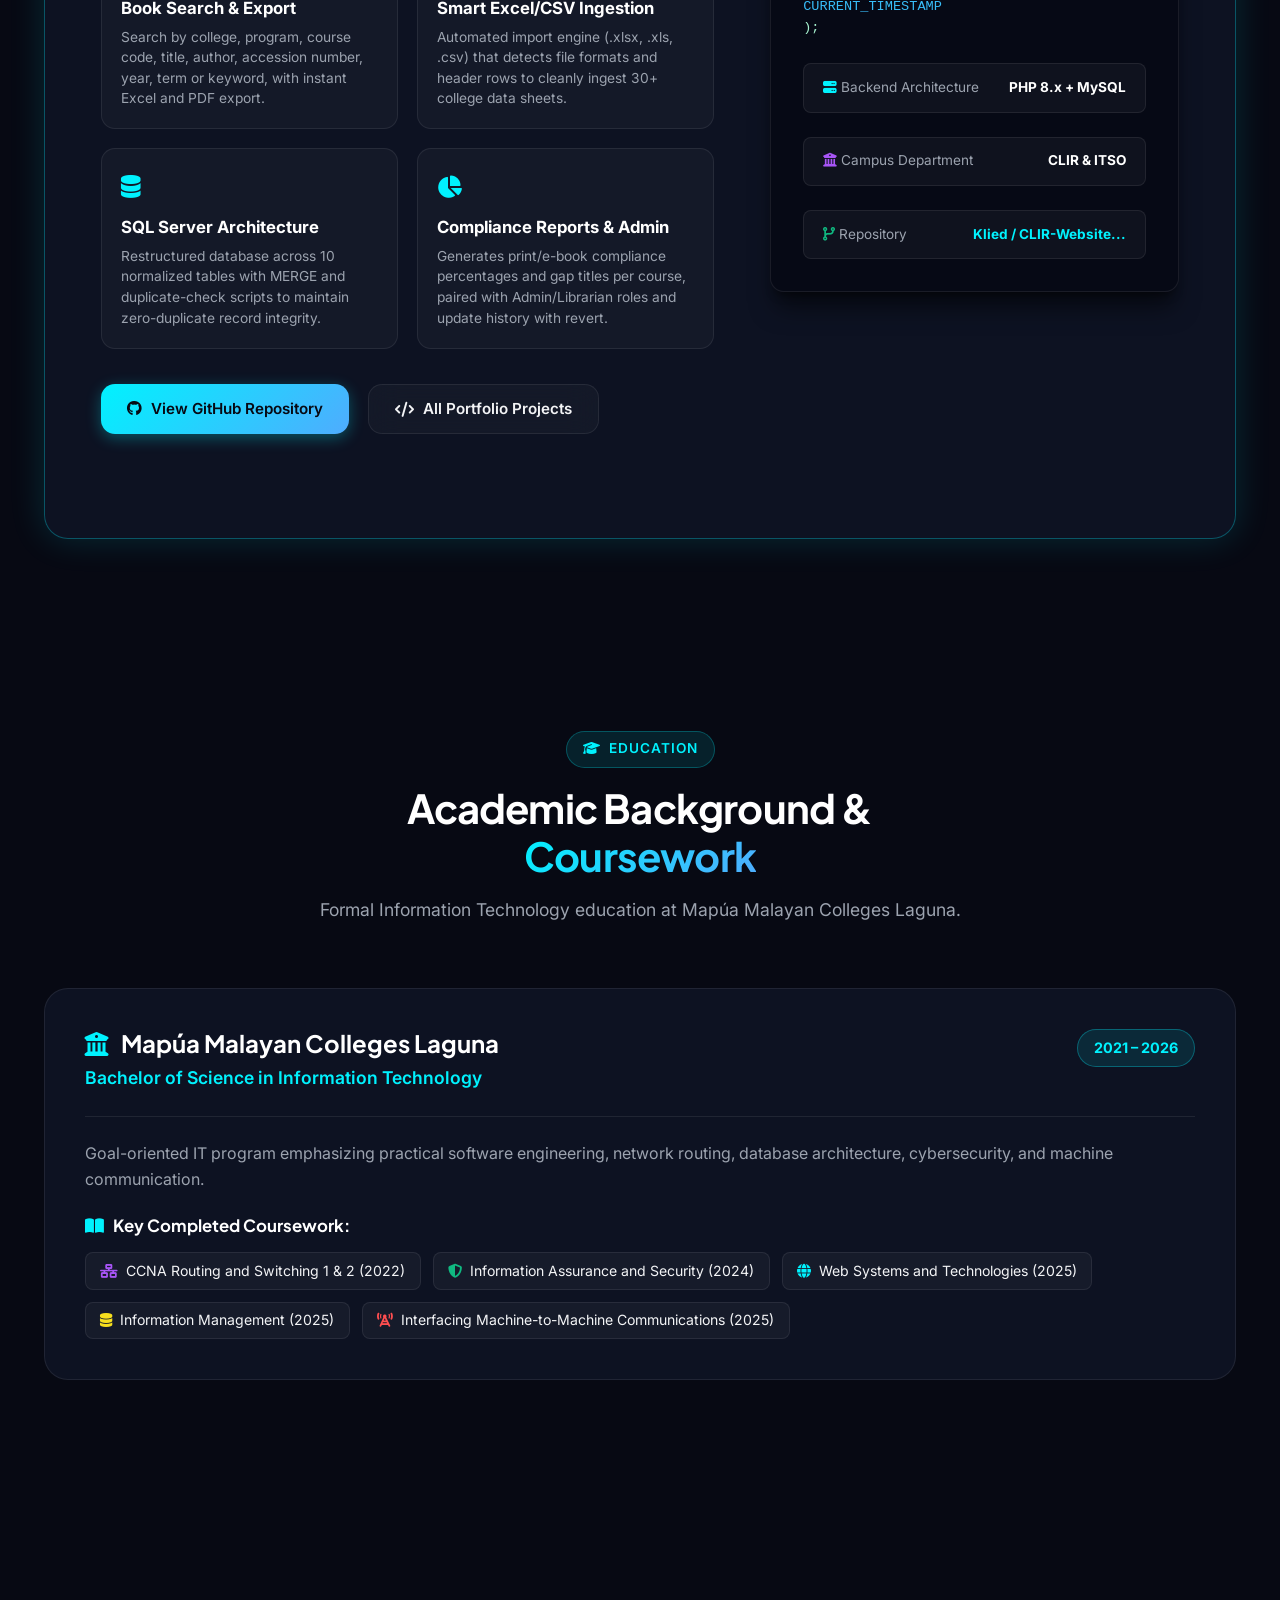
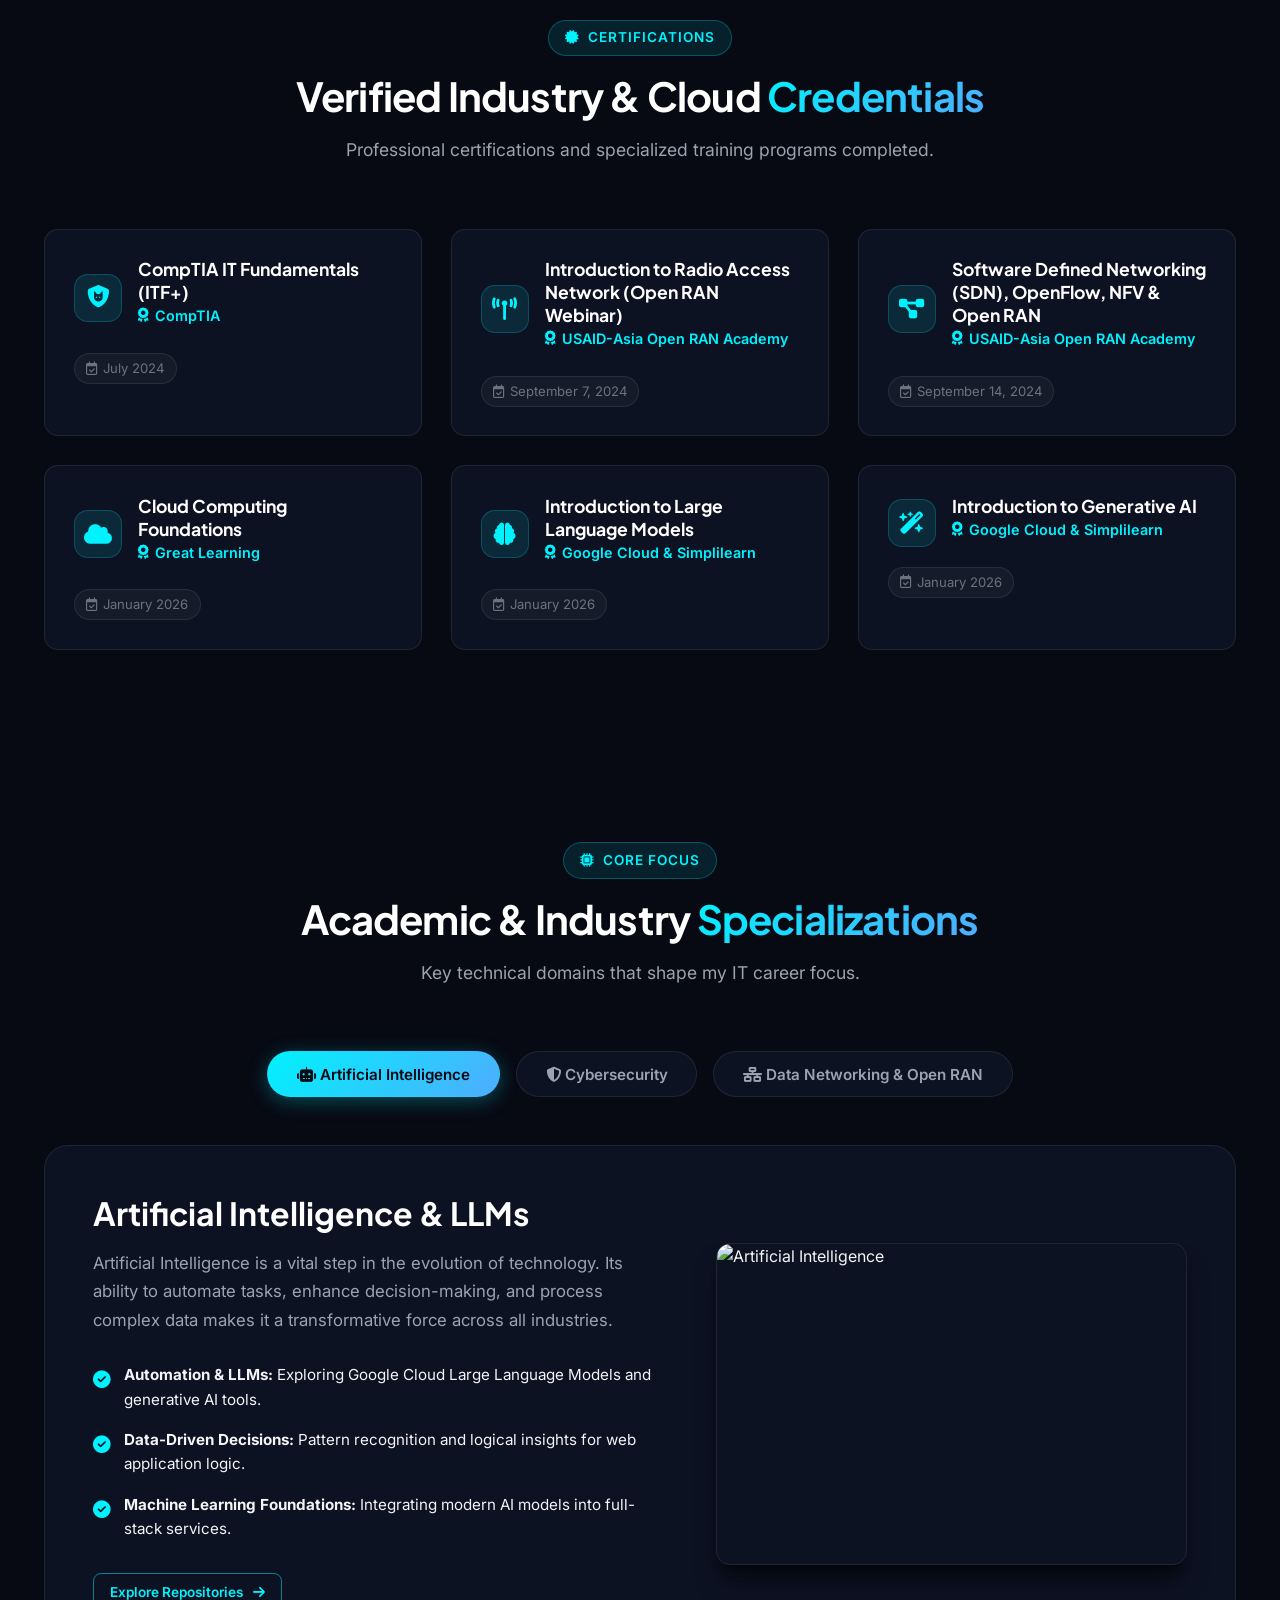
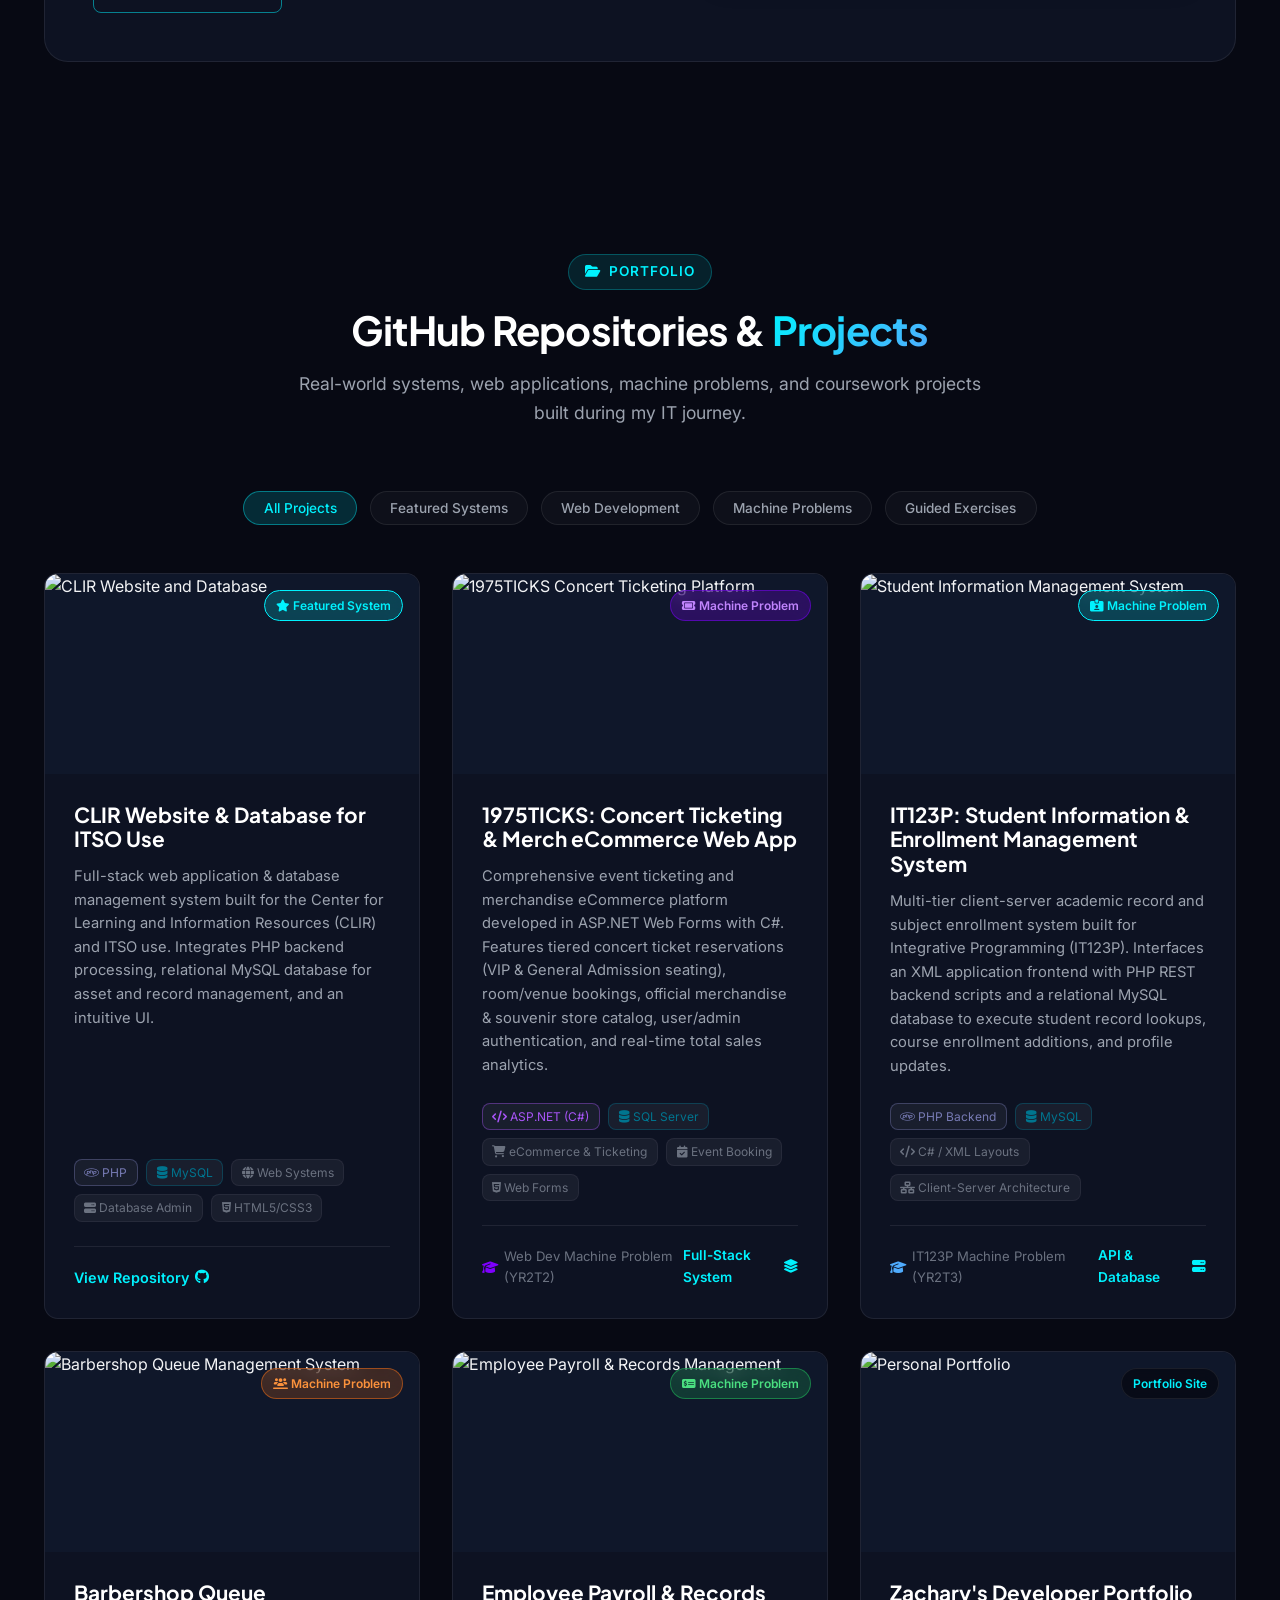
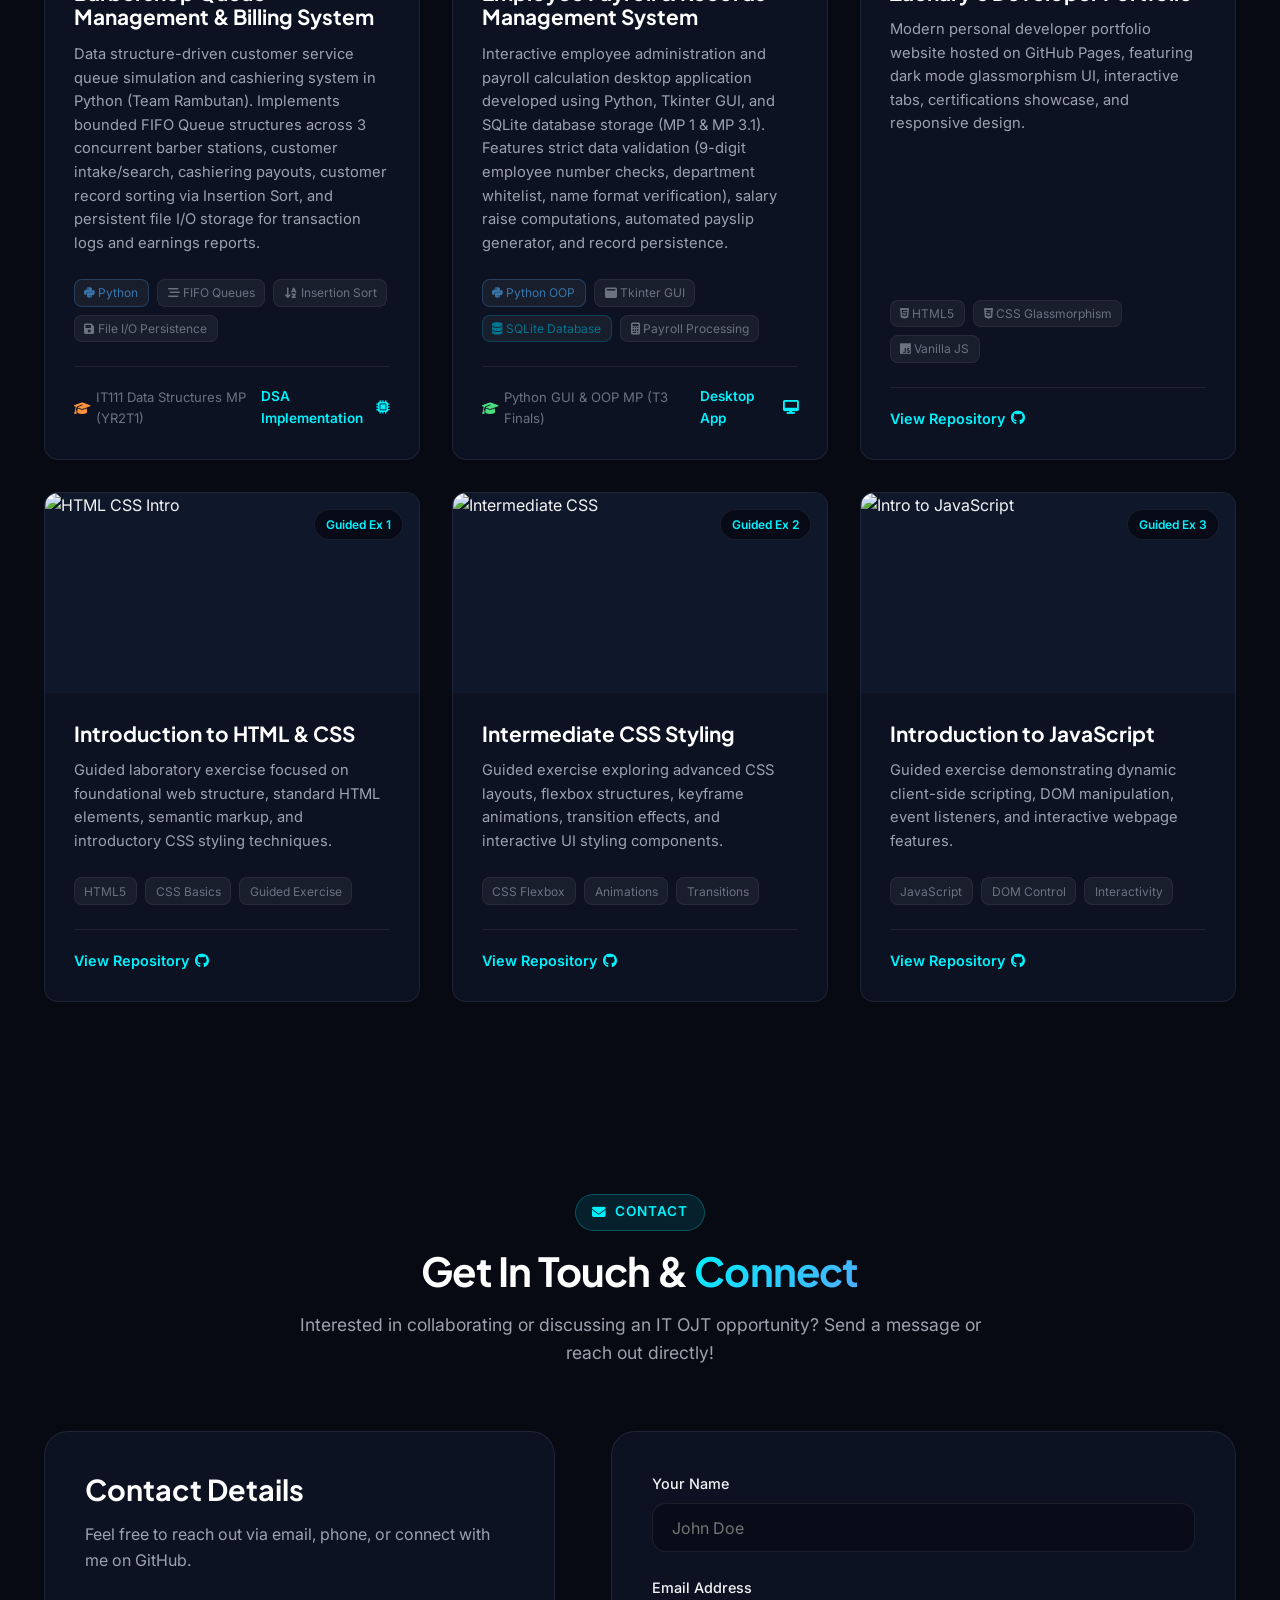
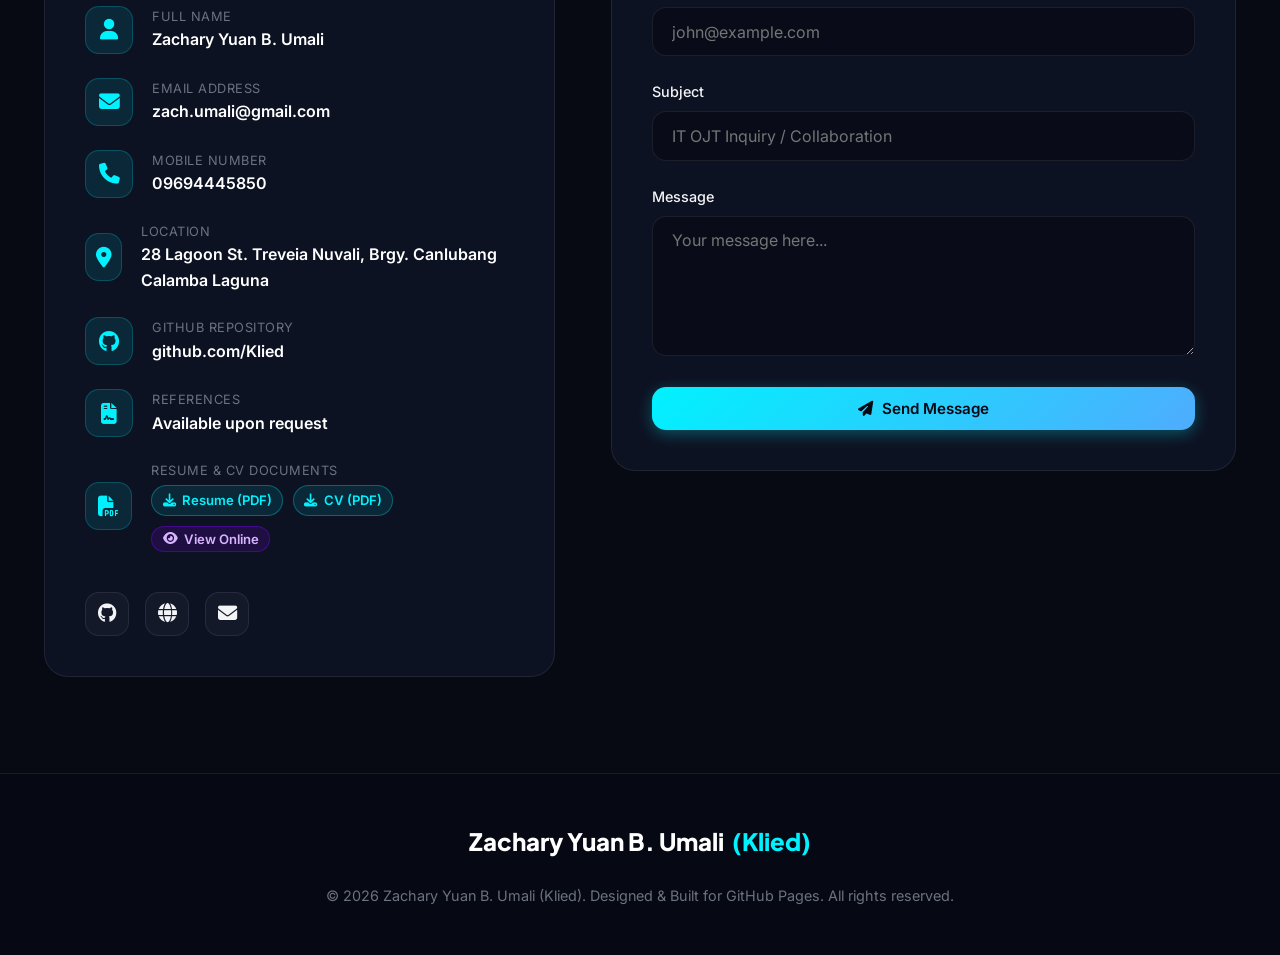
==== commit f89bb659: "Remove anime avatar + all Word docx download buttons; add real profile photo" ====
--- a/index.html
+++ b/index.html
@@ -2215,14 +2215,6 @@
                 <span>Official PDF (Full Stack Developer)</span>
               </div>
             </a>
-            <a href="assets/Zachary_Umali_Resume.docx" download="Zachary_Umali_Resume.docx"
-              class="resume-dropdown-item">
-              <i class="fa-solid fa-file-word" style="color: #60a5fa;"></i>
-              <div class="resume-dropdown-text">
-                <strong style="color: #93c5fd;">Download Word Resume</strong>
-                <span>Microsoft Word (.docx)</span>
-              </div>
-            </a>
             <div class="resume-dropdown-divider"></div>
             <button type="button" class="resume-dropdown-item open-preview-btn"
               data-doc-title="Zachary Yuan B. Umali - Resume & CV">
@@ -2276,10 +2268,6 @@
             class="btn btn-primary btn-glow" id="heroDownloadResumeBtn">
             <i class="fa-solid fa-download"></i> Download Resume
           </a>
-          <a href="assets/Zachary_Umali_Resume.docx" download="Zachary_Umali_Resume.docx"
-            class="btn btn-secondary btn-glow" id="heroDownloadDocxBtn" title="Download Official Word Resume (.docx)">
-            <i class="fa-solid fa-file-word" style="color: #60a5fa;"></i> Word (.docx)
-          </a>
           <button type="button" class="btn btn-secondary open-preview-btn" title="Preview Resume & CV">
             <i class="fa-solid fa-eye"></i> Preview
           </button>
@@ -2312,8 +2300,7 @@
       <div class="hero-visual">
         <div class="hero-card">
           <div class="hero-avatar-wrapper">
-            <img src="https://i.pinimg.com/originals/9a/ff/0f/9aff0fe07a1db674923cf51e80e662ed.gif"
-              alt="Zachary Yuan B. Umali Avatar" class="hero-avatar">
+            <img src="assets/profile.png" alt="Zachary Yuan B. Umali" class="hero-avatar">
           </div>
           <h3 class="hero-card-name">Zachary Yuan B. Umali</h3>
           <p class="hero-card-role">Full Stack Web Developer | BS IT</p>
@@ -2341,11 +2328,6 @@
             <a href="assets/Zachary_Yuan_Umali_Resume.pdf" download="Zachary_Yuan_Umali_Resume.pdf"
               class="btn btn-outline btn-sm" style="font-size: 0.82rem; padding: 0.5rem 0.6rem; justify-content: center;">
               <i class="fa-solid fa-file-pdf"></i> Resume
-            </a>
-            <a href="assets/Zachary_Umali_Resume.docx" download="Zachary_Umali_Resume.docx"
-              class="btn btn-secondary btn-sm"
-              style="font-size: 0.82rem; padding: 0.5rem 0.6rem; justify-content: center;" title="Download Word (.docx)">
-              <i class="fa-solid fa-file-word" style="color: #60a5fa;"></i> Word
             </a>
           </div>
         </div>
@@ -2466,7 +2448,7 @@
             <i class="fa-solid fa-file-pdf"></i>
           </div>
           <div>
-            <h3 class="resume-cta-title">Official Resume & Curriculum Vitae (PDF & Word DOCX)</h3>
+            <h3 class="resume-cta-title">Official Resume & Curriculum Vitae (PDF)</h3>
             <p class="resume-cta-desc">
               Download my updated resume and CV detailing my Full Stack Web Developer experience, 486-hour completed CLIR internship, academic foundation at Mapúa MMCL, industry certifications, and technical proficiencies.
             </p>
@@ -2480,10 +2462,6 @@
           <a href="assets/Zachary_Yuan_Umali_Resume.pdf" download="Zachary_Yuan_Umali_Resume.pdf"
             class="btn btn-primary btn-glow">
             <i class="fa-solid fa-download"></i> Download Resume
-          </a>
-          <a href="assets/Zachary_Umali_Resume.docx" download="Zachary_Umali_Resume.docx"
-            class="btn btn-secondary btn-glow" title="Download Word Resume (.docx)">
-            <i class="fa-solid fa-file-word" style="color: #60a5fa;"></i> Word (.docx)
           </a>
           <button type="button" class="btn btn-outline open-preview-btn">
             <i class="fa-solid fa-eye"></i> Preview Online
@@ -3240,10 +3218,6 @@
                     class="contact-resume-pill">
                     <i class="fa-solid fa-download"></i> CV (PDF)
                   </a>
-                  <a href="assets/Zachary_Umali_Resume.docx" download="Zachary_Umali_Resume.docx"
-                    class="contact-resume-pill" style="border-color: rgba(96, 165, 250, 0.4); color: #93c5fd;">
-                    <i class="fa-solid fa-file-word"></i> Word (.docx)
-                  </a>
                   <button type="button" class="contact-resume-pill open-preview-btn"
                     style="cursor: pointer; background: rgba(127, 0, 255, 0.15); border-color: rgba(127, 0, 255, 0.4); color: #d8b4fe;">
                     <i class="fa-solid fa-eye"></i> View Online
@@ -3345,10 +3319,6 @@
           <a href="assets/Zachary_Yuan_Umali_Resume.pdf" download="Zachary_Yuan_Umali_Resume.pdf"
             class="btn btn-primary btn-sm" id="modalDownloadResume">
             <i class="fa-solid fa-download"></i> Resume
-          </a>
-          <a href="assets/Zachary_Umali_Resume.docx" download="Zachary_Umali_Resume.docx"
-            class="btn btn-secondary btn-sm" id="modalDownloadDocx" title="Download Word Resume (.docx)">
-            <i class="fa-solid fa-file-word" style="color: #60a5fa;"></i> Word (.docx)
           </a>
           <a href="assets/Zachary_Yuan_Umali_Resume.pdf" target="_blank" rel="noopener" class="modal-tool-btn"
             title="Open in New Tab" aria-label="Open in New Tab">
